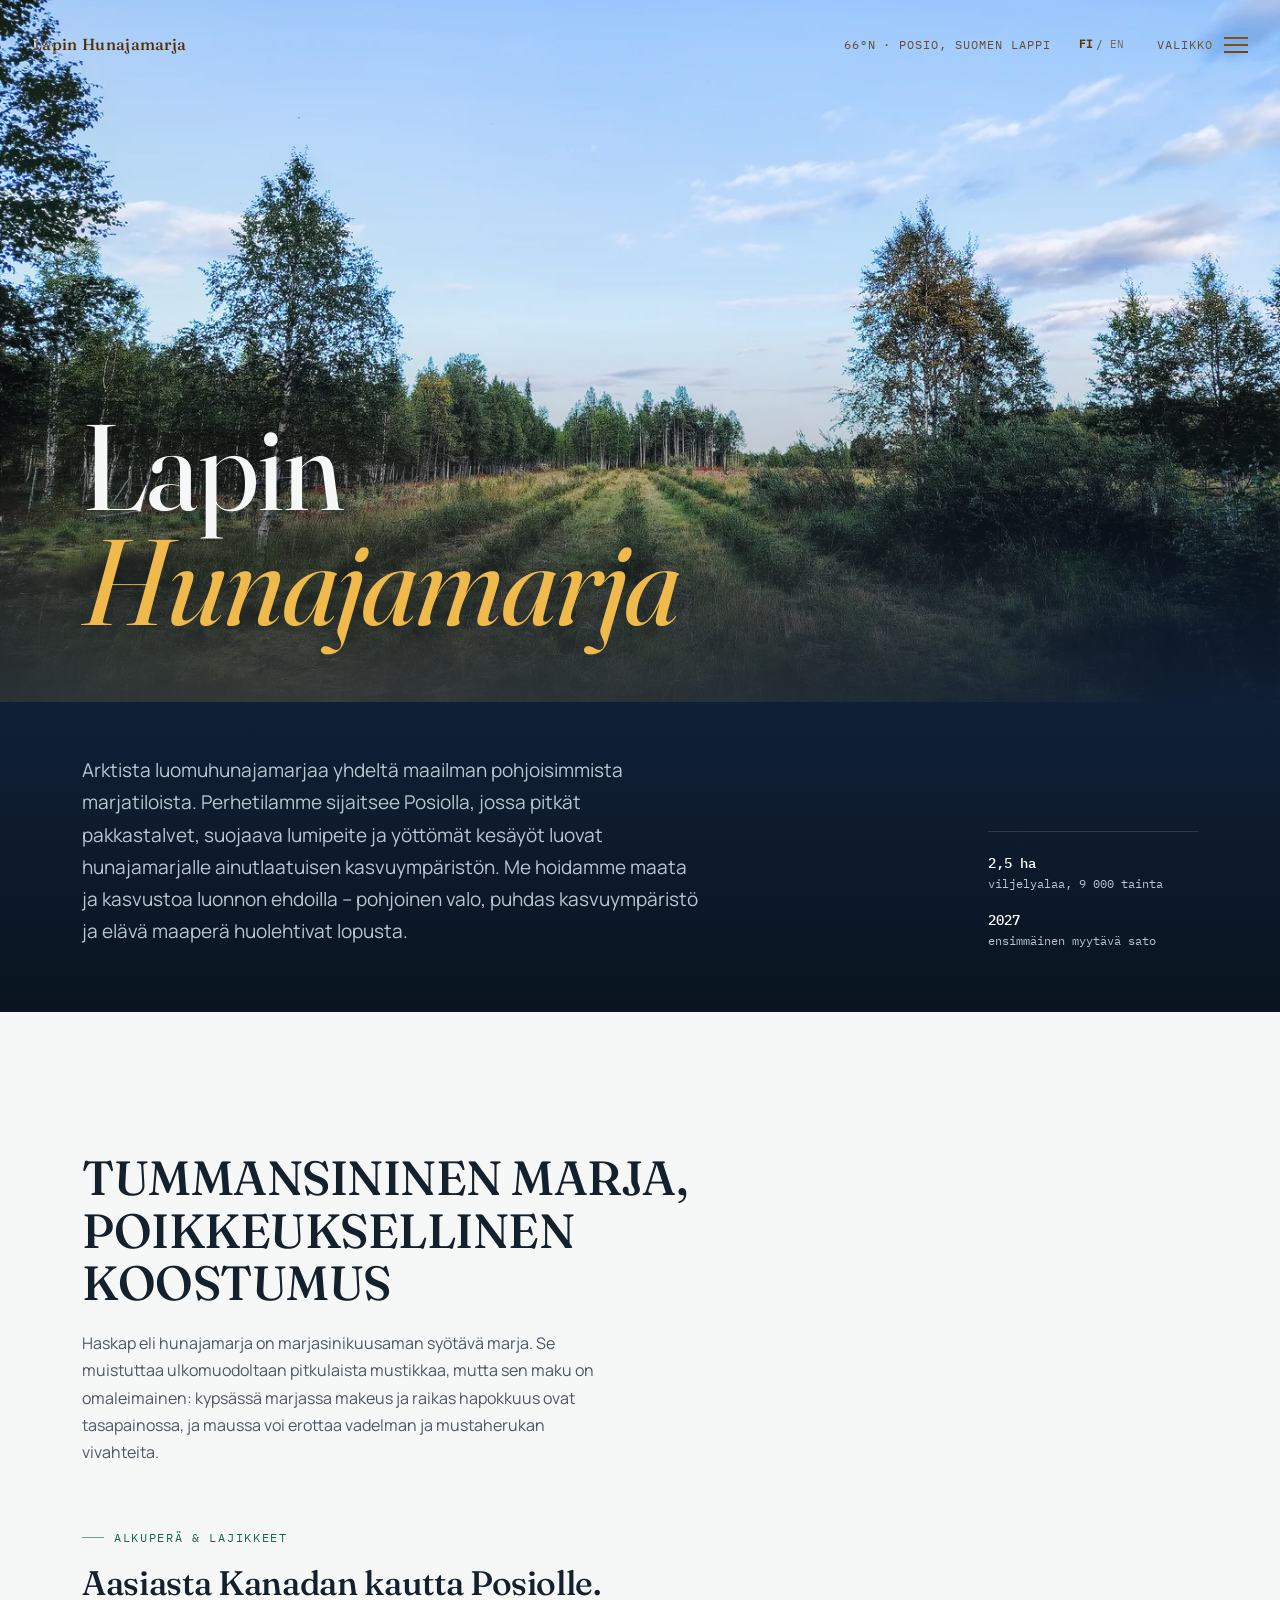
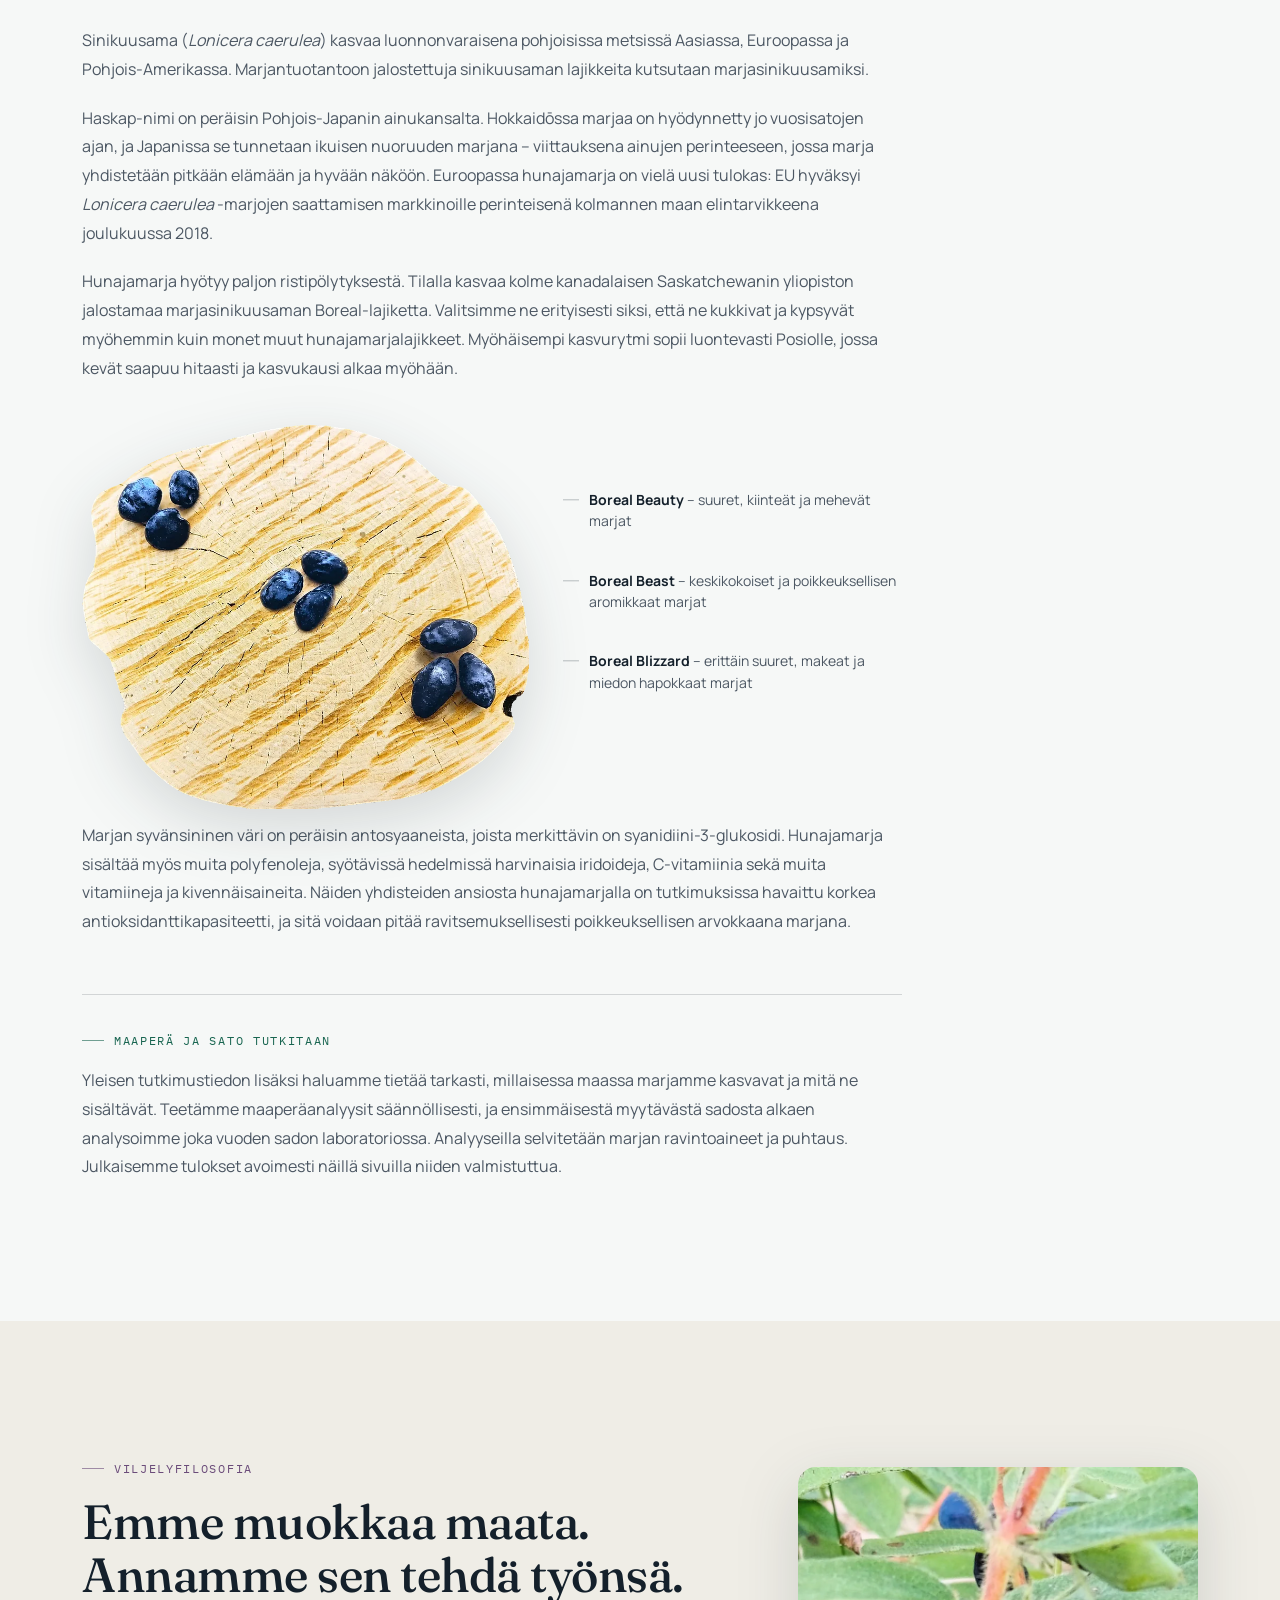
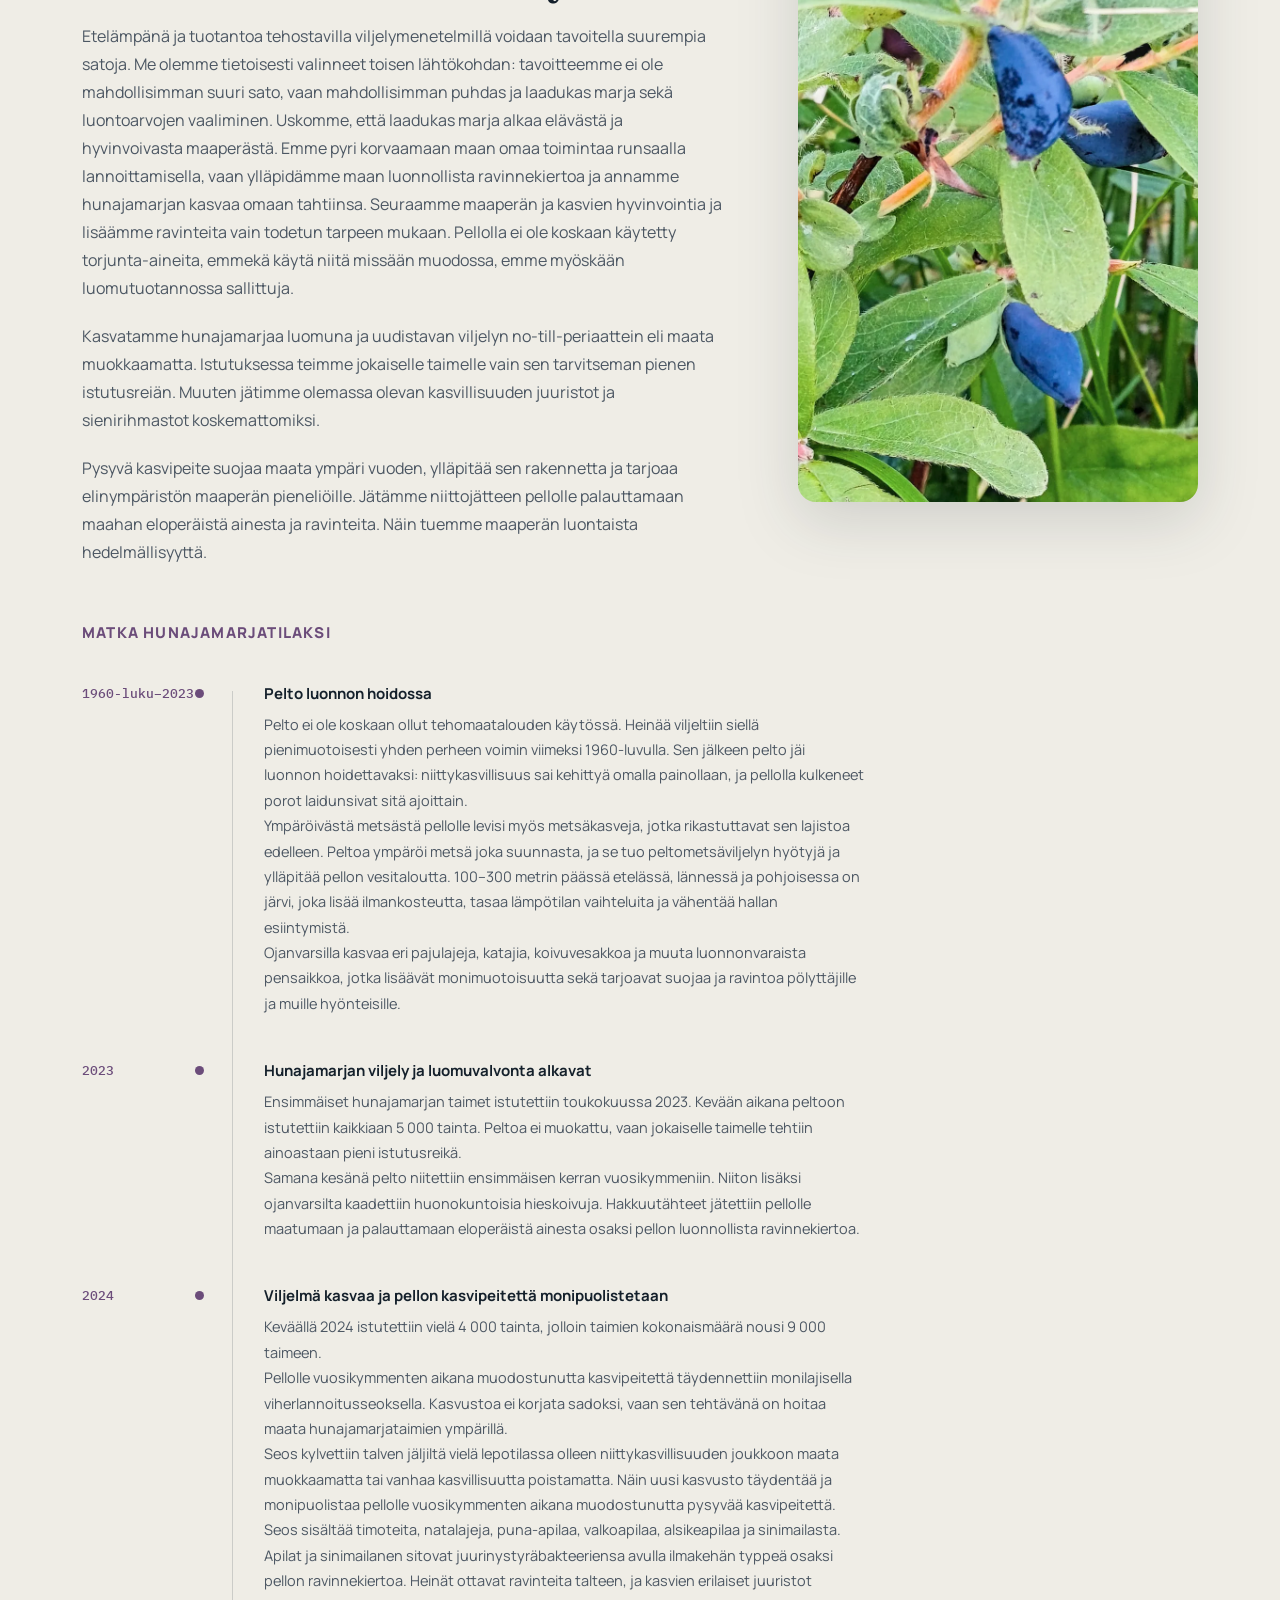
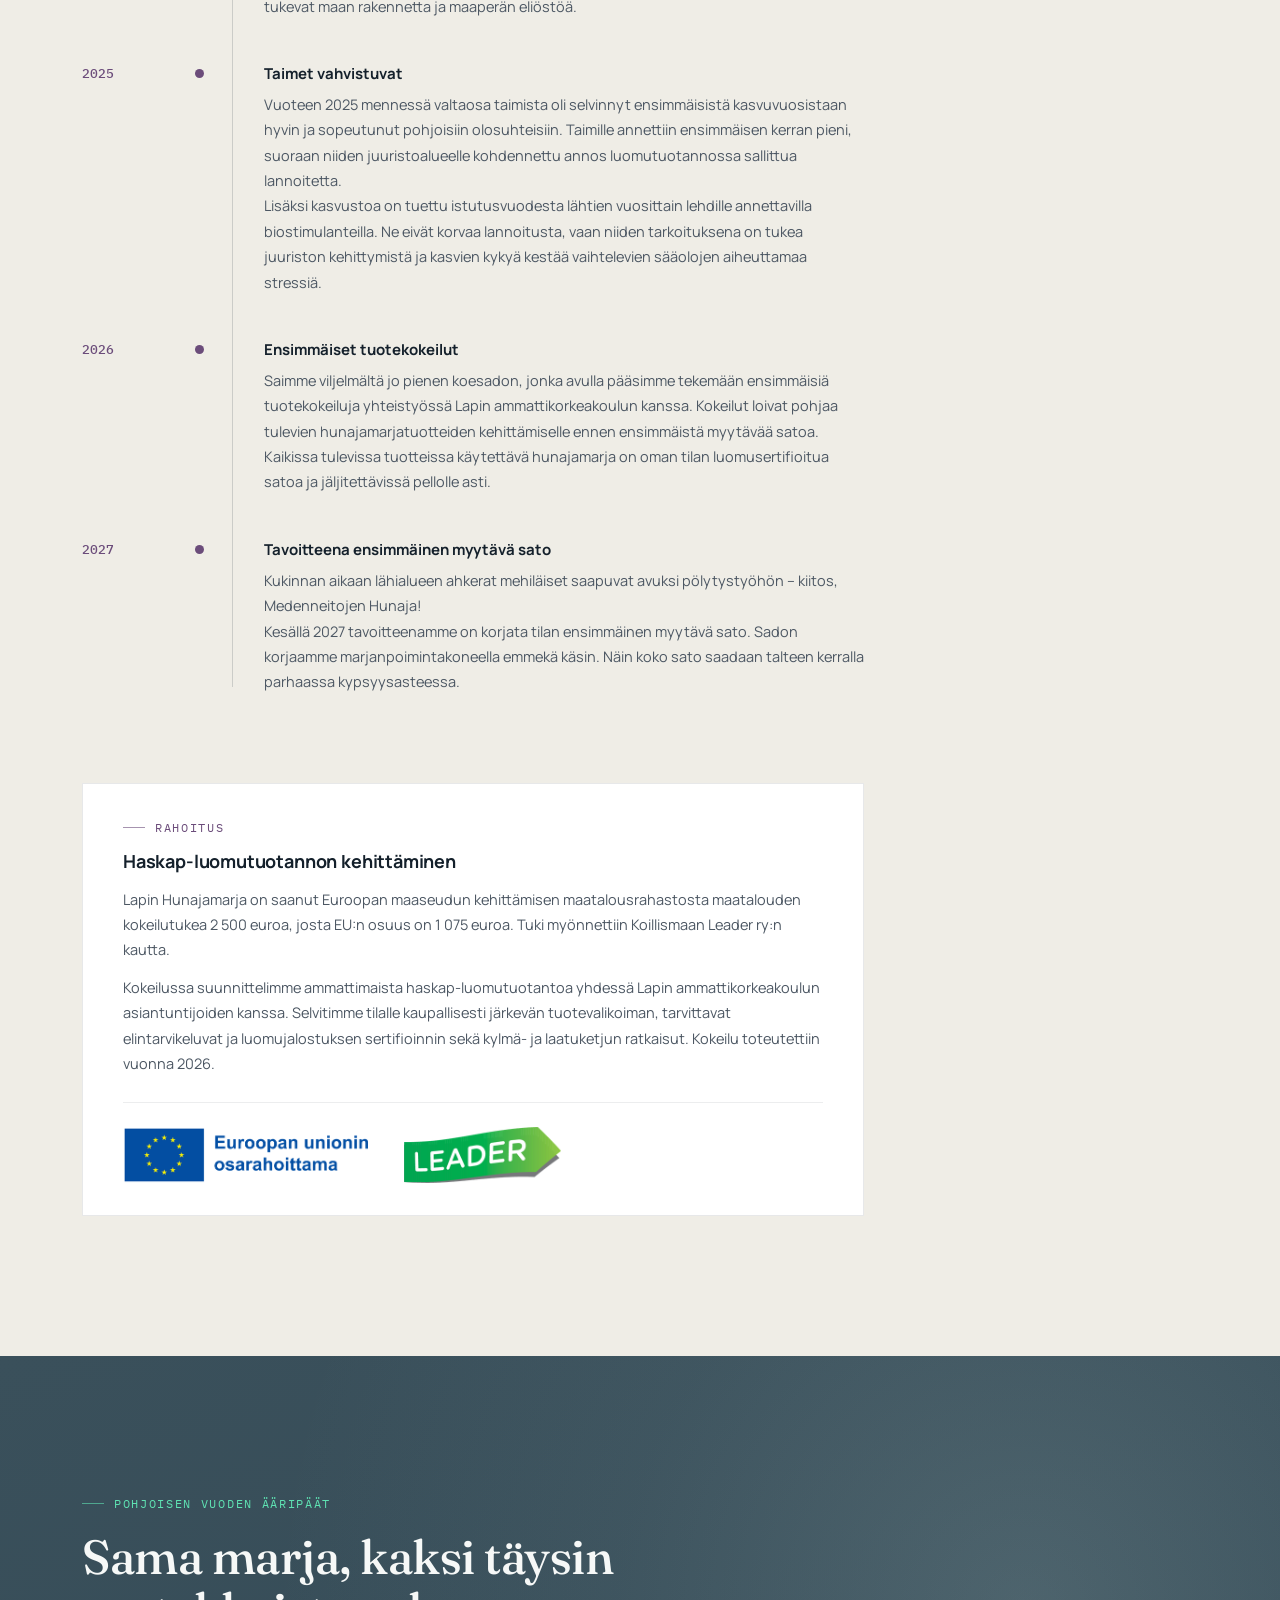
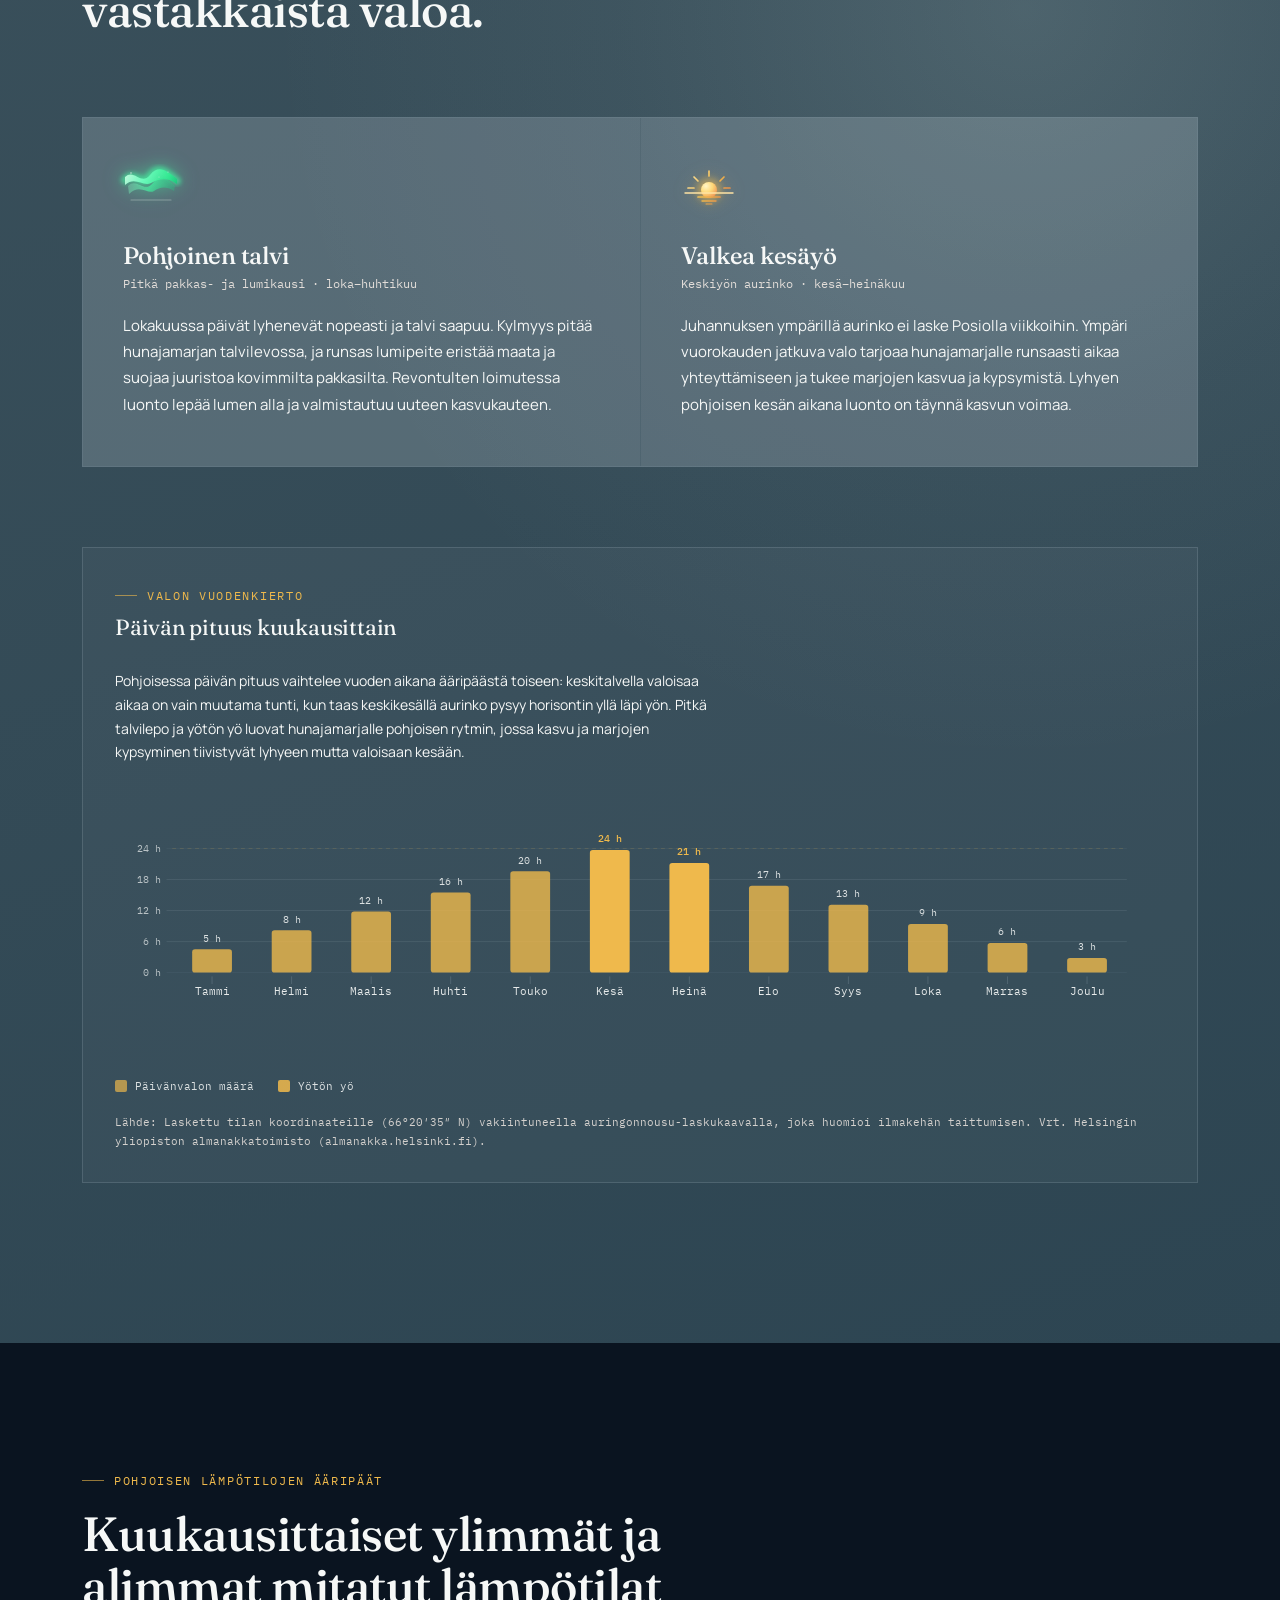
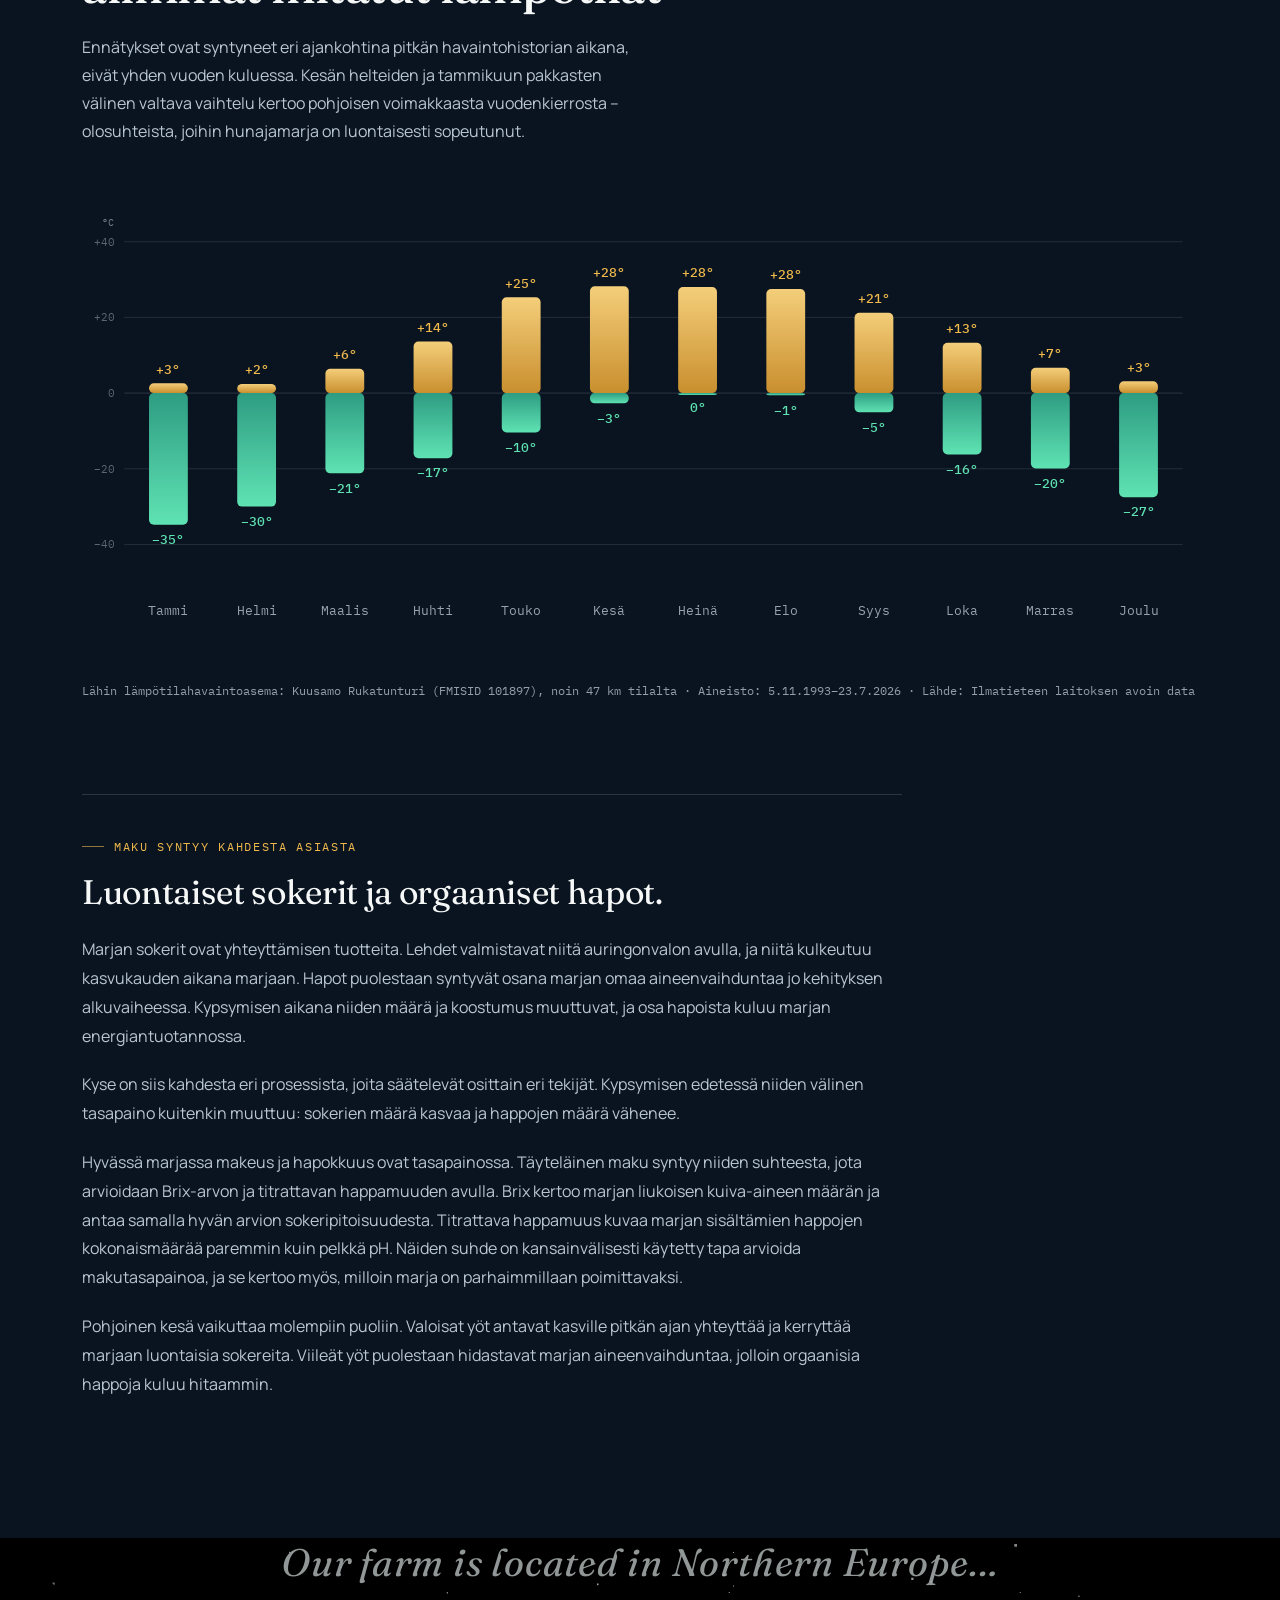
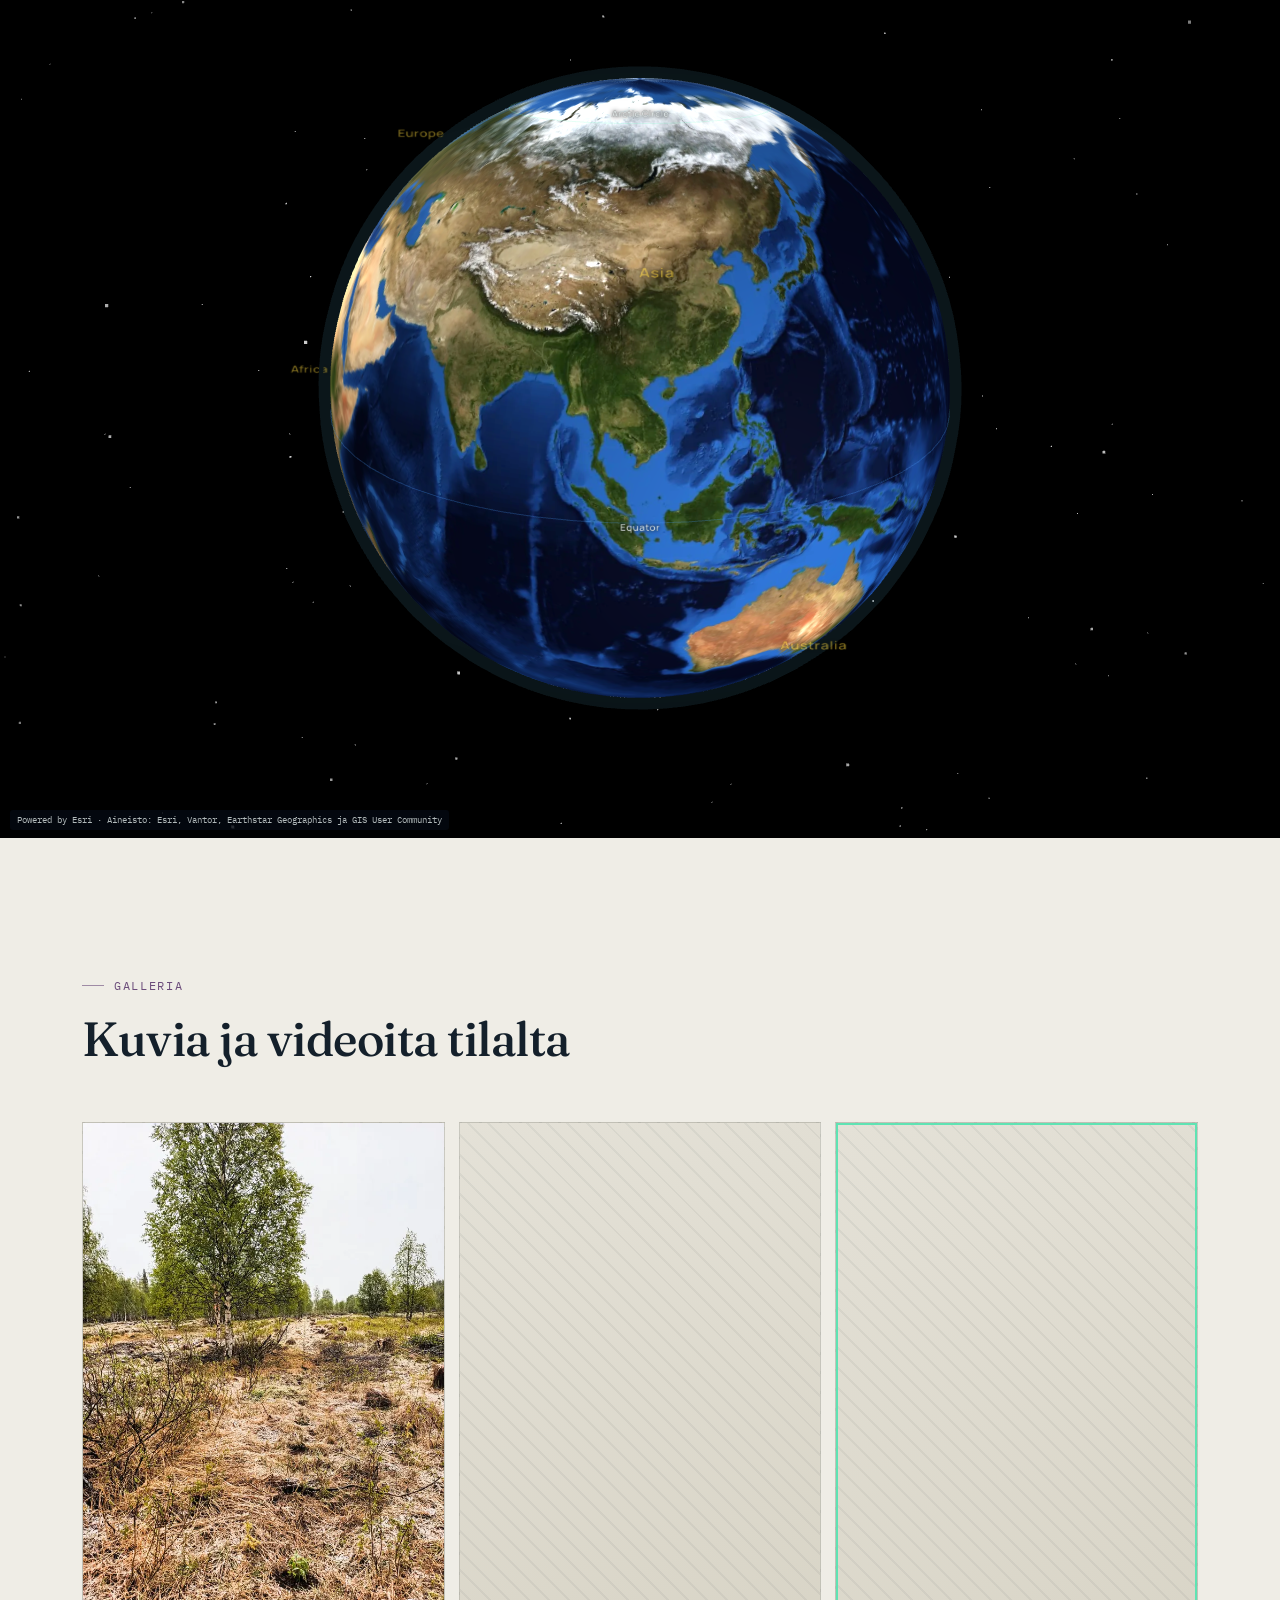
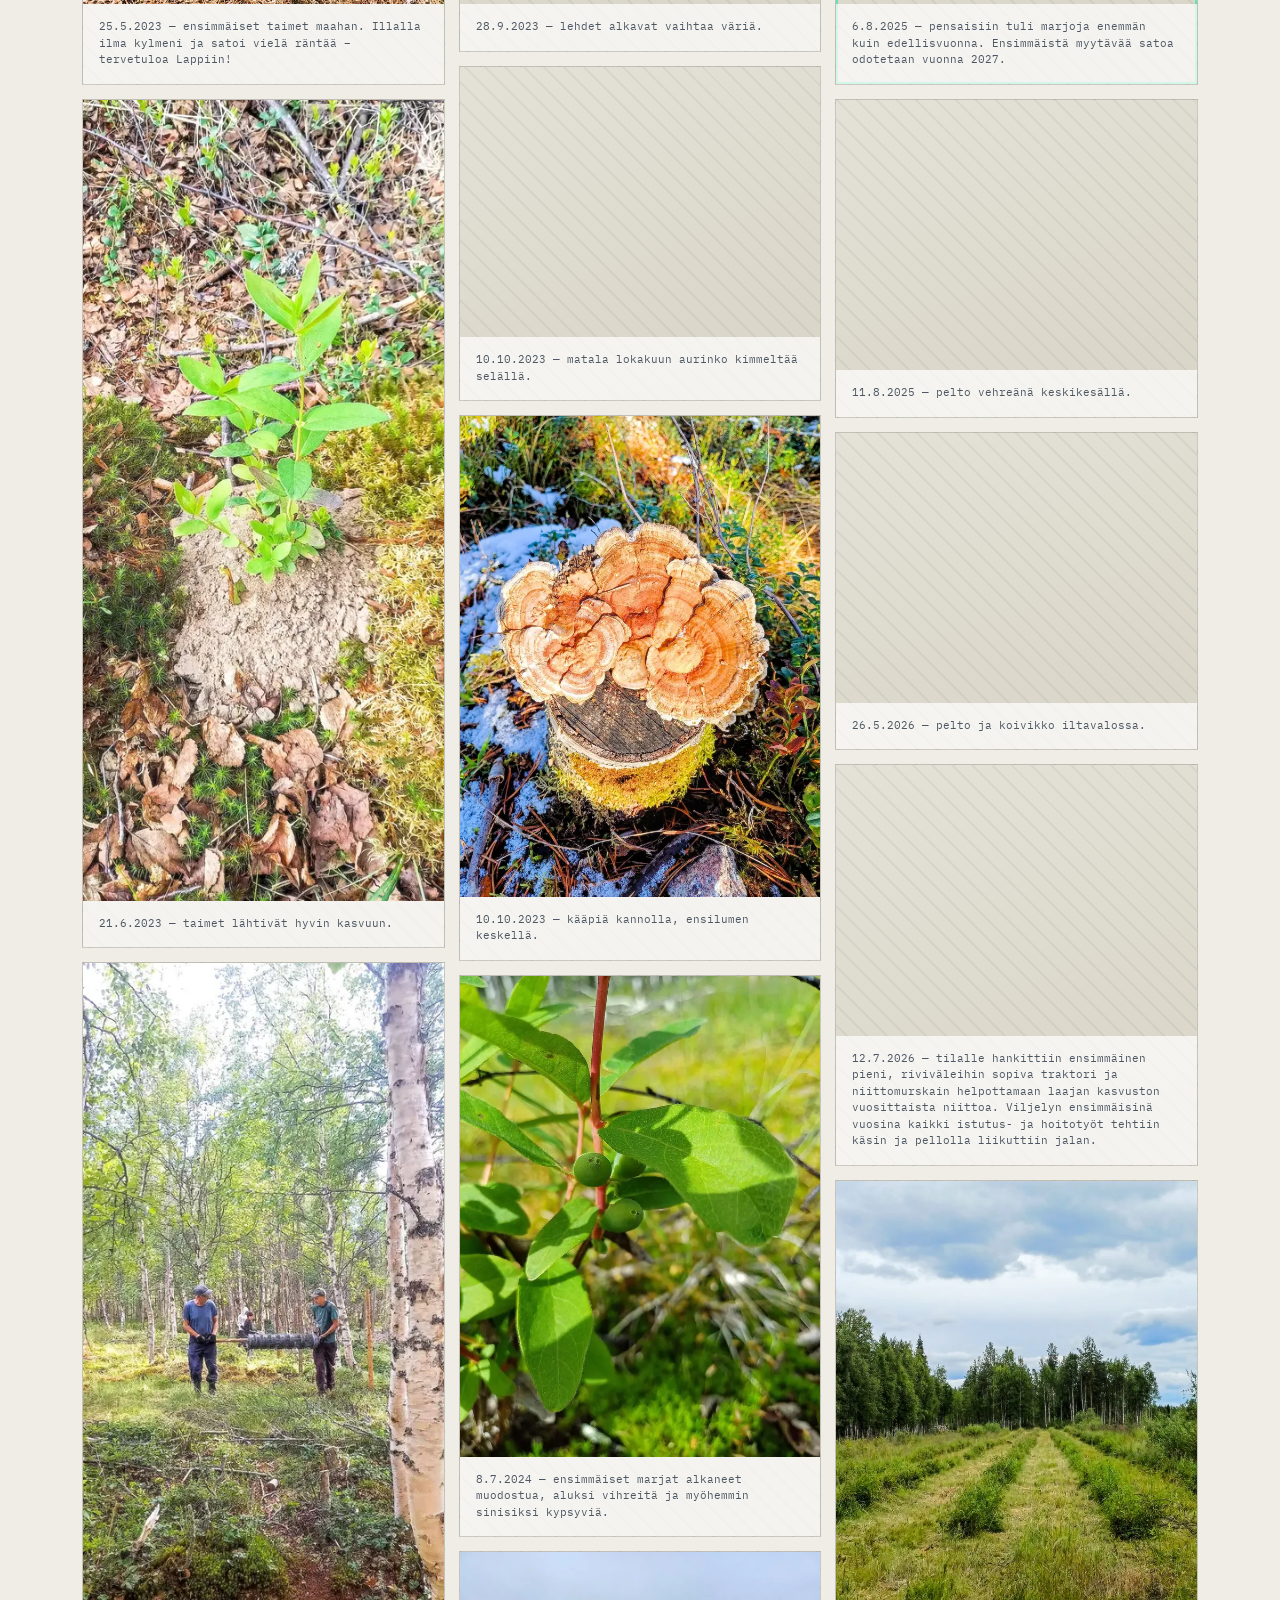
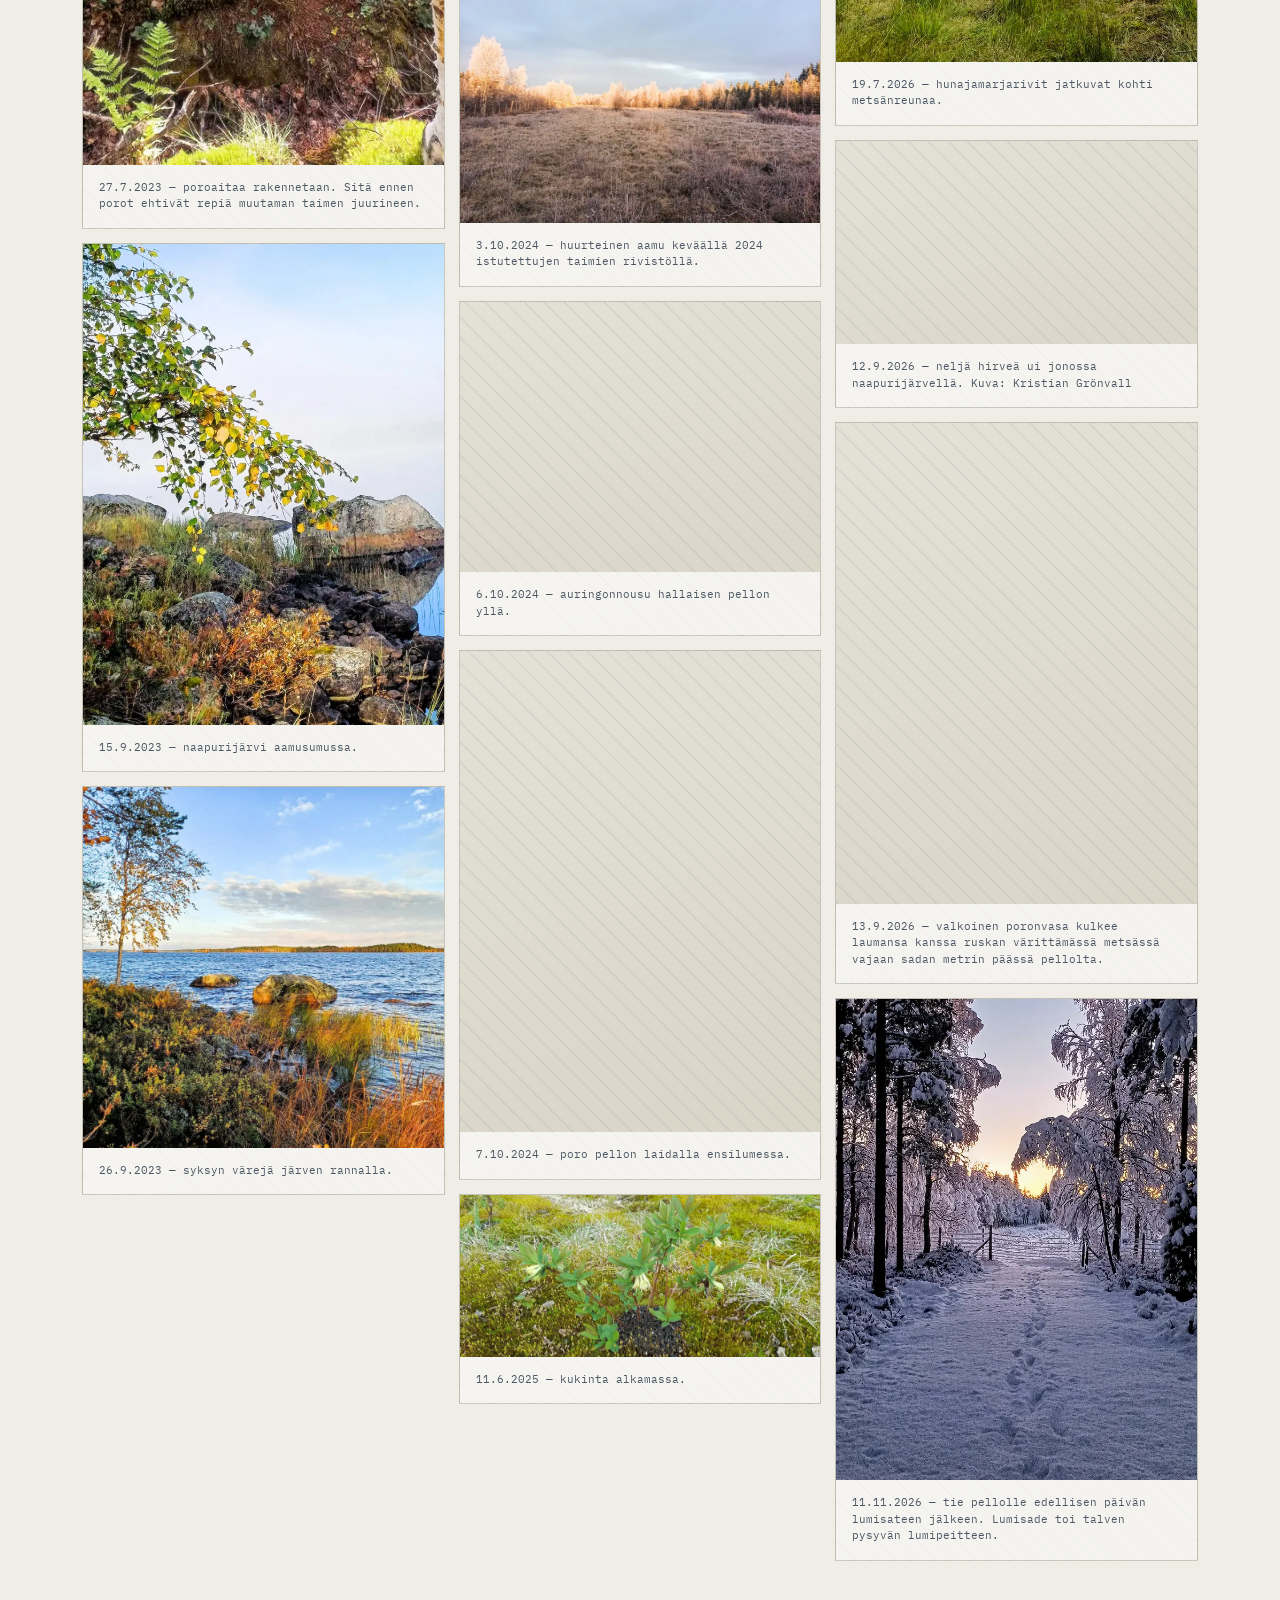
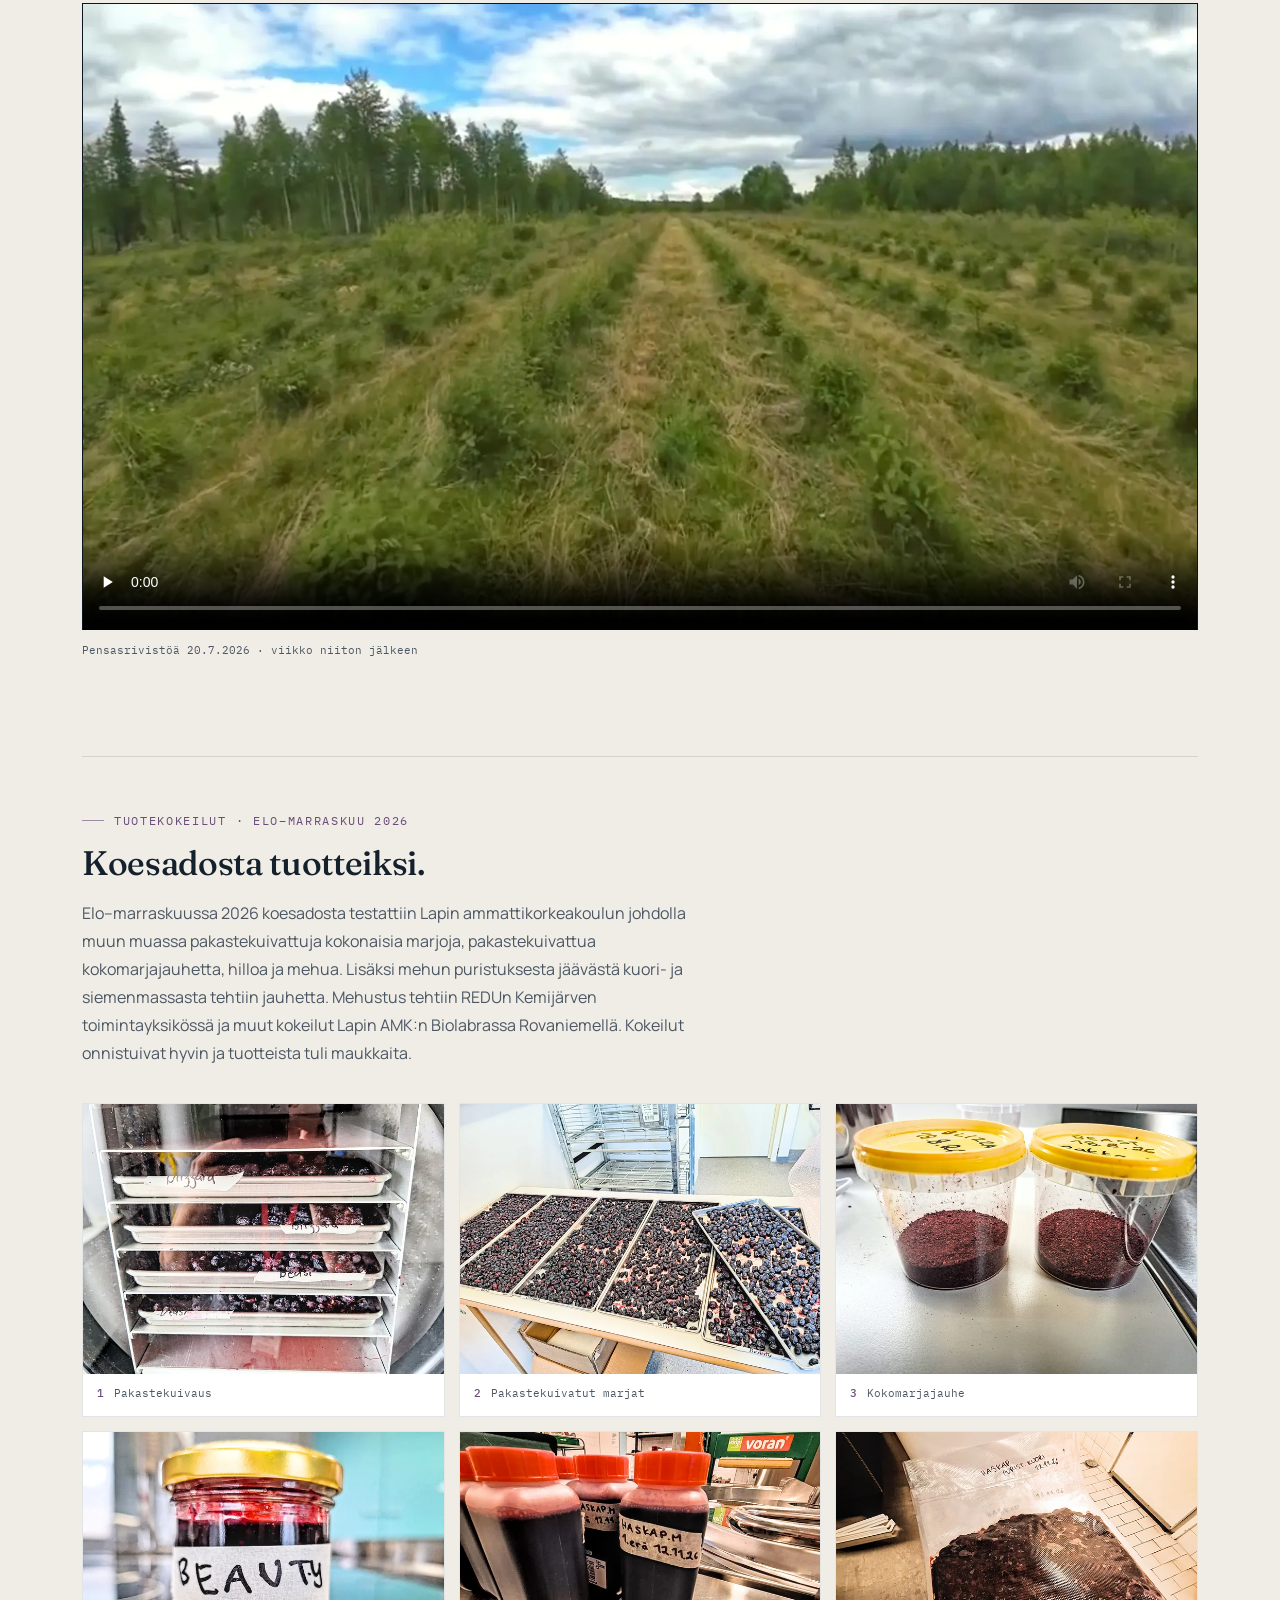
==== index.html @ 96c5849d "Add files via upload" ====
<!DOCTYPE html>
<html lang="fi">
<head>
<meta charset="UTF-8">
<meta name="viewport" content="width=device-width, initial-scale=1.0">
<title>Lapin Hunajamarja — Posio, Suomen Lappi</title>
<meta name="description" content="Yksi maailman pohjoisimmista luomuhunajamarjatiloista Posiolla, Suomen Lapissa. Pitkät pakkastalvet ja yötön kesä luovat marjalle ainutlaatuisen kasvupaikan.">
<link rel="canonical" href="https://lapinhunajamarja.fi/">
<link rel="alternate" hreflang="fi" href="https://lapinhunajamarja.fi/">
<link rel="alternate" hreflang="en" href="https://lapinhunajamarja.fi/en/">
<link rel="alternate" hreflang="x-default" href="https://lapinhunajamarja.fi/">
<link rel="icon" type="image/svg+xml" href="data:image/svg+xml,%3Csvg xmlns='http://www.w3.org/2000/svg' viewBox='0 0 64 64'%3E%3Crect width='64' height='64' rx='14' fill='%230A1420'/%3E%3Ccircle cx='26' cy='30' r='11' fill='%235FE3B3'/%3E%3Ccircle cx='40' cy='38' r='11' fill='%232E9C82'/%3E%3C/svg%3E">
<meta name="theme-color" content="#0A1420">
<meta property="og:type" content="website">
<meta property="og:site_name" content="Lapin Hunajamarja">
<meta property="og:title" content="Lapin Hunajamarja — Posio, Suomen Lappi">
<meta property="og:description" content="Lapin Hunajamarja on yksi maailman pohjoisimmista luomuhunajamarjatiloista, Posiolla Suomen Lapissa. Pitkät pakkastalvet ja yötön kesäyö luovat marjalle ainutlaatuisen kasvuympäristön.">
<meta property="og:url" content="https://lapinhunajamarja.fi/">
<meta property="og:locale" content="fi_FI">
<meta property="og:locale:alternate" content="en_GB">
<meta property="og:image" content="https://lapinhunajamarja.fi/assets/social/og-lapin-hunajamarja.jpg">
<meta property="og:image:type" content="image/jpeg">
<meta property="og:image:width" content="1200">
<meta property="og:image:height" content="630">
<meta property="og:image:alt" content="Hunajamarjapelto ja koivikkoa aamuvalossa Posiolla">
<meta name="twitter:card" content="summary_large_image">
<meta name="twitter:title" content="Lapin Hunajamarja — Posio, Suomen Lappi">
<meta name="twitter:description" content="Lapin Hunajamarja on yksi maailman pohjoisimmista luomuhunajamarjatiloista, Posiolla Suomen Lapissa.">
<meta name="twitter:image" content="https://lapinhunajamarja.fi/assets/social/og-lapin-hunajamarja.jpg">
<meta name="twitter:image:alt" content="Hunajamarjapelto ja koivikkoa aamuvalossa Posiolla">

<!-- Hero-kuva on sivun LCP-elementti: kerrotaan selaimelle heti, ei odoteta skriptia.
     sizes-arvo rajaa mobiilin pikselitiheyden jarkevaksi (kuva on tummennusgradientin alla). -->
<link rel="preload" as="image" fetchpriority="high"
      href="assets/hero/hero-800.webp"
      imagesrcset="assets/hero/hero-800.webp 800w, assets/hero/hero-1100.webp 1100w, assets/hero/hero-1400.webp 1400w, assets/hero/hero-1900.webp 1900w"
      imagesizes="(max-width:700px) 85vw, 100vw">

<script>document.documentElement.classList.add('js');</script>

<noscript><style>
  /* Karttapallo ja kaaviot piirretaan JavaScriptilla — ilman sita ne olisivat tyhjia laatikoita. */
  #map-section,#tempChart,#daylightTimeline{display:none;}
</style></noscript>
<link rel="apple-touch-icon" sizes="180x180" href="assets/icons/apple-touch-icon.png">
<link rel="manifest" href="site.webmanifest">
<link rel="preload" as="font" type="font/woff2" crossorigin href="assets/fonts/fraunces-latin-standard-normal.woff2">
<link rel="preload" as="font" type="font/woff2" crossorigin href="assets/fonts/manrope-latin-wght-normal.woff2">
<link rel="stylesheet" href="assets/site.css">
<script>
/* Kielikohtaiset arvot yhteiselle skriptille (assets/site.js). */
window.SITE = {
  base: '',
  globe: {
    name: 'Lapin Hunajamarja',
    loadError: 'Karttapalloa ei voitu ladata'
  },
  charts: {
    monthsLong:  ['Tammi','Helmi','Maalis','Huhti','Touko','Kesä','Heinä','Elo','Syys','Loka','Marras','Joulu']
  }
};
</script>
<script type="application/ld+json">
{
  "@context": "https://schema.org",
  "@graph": [
    {
      "@type": "WebSite",
      "@id": "https://lapinhunajamarja.fi/#website",
      "url": "https://lapinhunajamarja.fi/",
      "name": "Lapin Hunajamarja",
      "inLanguage": "fi-FI",
      "publisher": { "@id": "https://lapinhunajamarja.fi/#org" }
    },
    {
      "@type": ["Organization", "LocalBusiness"],
      "@id": "https://lapinhunajamarja.fi/#org",
      "name": "Lapin Hunajamarja",
      "alternateName": "Arctic Haskap",
      "description": "Luomuhunajamarjatila Posiolla Suomen Lapissa, yksi maailman pohjoisimmista. Ensimmäinen myytävä sato 2027.",
      "url": "https://lapinhunajamarja.fi/",
      "image": "https://lapinhunajamarja.fi/assets/social/og-lapin-hunajamarja.jpg",
      "email": "info@lapinhunajamarja.fi",
      "telephone": "+358449701025",
      "taxID": "1811598-1",
      "identifier": {
        "@type": "PropertyValue",
        "propertyID": "Y-tunnus",
        "value": "1811598-1"
      },
      "foundingDate": "2023",
      "address": {
        "@type": "PostalAddress",
        "addressLocality": "Posio",
        "addressRegion": "Lappi",
        "addressCountry": "FI"
      },
      "geo": {
        "@type": "GeoCoordinates",
        "latitude": 66.343097,
        "longitude": 28.195568
      },
      "knowsLanguage": ["fi", "en"]
    }
  ]
}
</script>
</head>
<body id="top">
<a class="skip-link" href="#main">Siirry sisältöön</a>

<nav id="story" aria-label="Päävalikko">
  <a class="brand" href="#top" aria-label="Lapin Hunajamarja – sivun alkuun">Lapin Hunajamarja</a>
  <div class="nav-meta">
    <span class="coords">66°N · POSIO, SUOMEN LAPPI</span>
    <div class="lang-switch" role="navigation" aria-label="Kielivalinta">
      <span aria-current="page">FI</span><span aria-hidden="true">/</span><a href="en/" lang="en" hreflang="en">EN</a>
    </div>
  </div>
  <button class="nav-toggle" id="nav-toggle" aria-label="Valikko" aria-expanded="false" aria-controls="mobile-menu">
    <span class="nav-toggle-label">Valikko</span>
    <span class="nav-toggle-icon"><span class="bar"></span><span class="bar"></span><span class="bar"></span></span>
  </button>
</nav>
<nav class="mobile-menu" id="mobile-menu" aria-label="Sivun osiot">
  <a href="#science">Hunajamarja</a>
  <a href="#practices">Viljely</a>
  <a href="#seasons">Kasvuolosuhteet</a>
  <a href="#map-section">Sijainti</a>
  <a href="#gallery">Galleria</a>
  <a href="#trailcam">Riistakamera</a>
  <a href="#contact">Yhteys</a>
  <span class="mobile-menu-coords">66°N · POSIO, SUOMEN LAPPI</span>
</nav>

<main id="main">
<!-- ================= HERO ================= -->
<header class="hero">
  <div class="hero-photo" id="heroPhoto" aria-hidden="true">
    <img class="hero-photo-main" alt="" width="800" height="600" decoding="async" fetchpriority="high"
         src="assets/hero/hero-800.webp" srcset="assets/hero/hero-800.webp 800w, assets/hero/hero-1100.webp 1100w, assets/hero/hero-1400.webp 1400w, assets/hero/hero-1900.webp 1900w" sizes="(max-width:700px) 85vw, 100vw">
  </div>
  <canvas id="stars"></canvas>
  <svg class="aurora-svg" viewBox="0 0 1200 700" preserveAspectRatio="none" aria-hidden="true">
    <defs>
      <linearGradient id="auroraG1" x1="0" y1="0" x2="0" y2="1">
        <stop offset="0%" stop-color="#8CFFB0" stop-opacity="0"/>
        <stop offset="30%" stop-color="#5CFF8E" stop-opacity="1"/>
        <stop offset="65%" stop-color="#22C97A" stop-opacity="0.7"/>
        <stop offset="100%" stop-color="#22C97A" stop-opacity="0"/>
      </linearGradient>
      <linearGradient id="auroraG2" x1="0" y1="0" x2="0" y2="1">
        <stop offset="0%" stop-color="#D6FF8C" stop-opacity="0"/>
        <stop offset="30%" stop-color="#7CFFA8" stop-opacity="0.95"/>
        <stop offset="100%" stop-color="#2E9C6B" stop-opacity="0"/>
      </linearGradient>
      <linearGradient id="auroraG3" x1="0" y1="0" x2="0" y2="1">
        <stop offset="0%" stop-color="#B285D6" stop-opacity="0"/>
        <stop offset="45%" stop-color="#6FE39E" stop-opacity="0.55"/>
        <stop offset="100%" stop-color="#6B4C7A" stop-opacity="0"/>
      </linearGradient>
      <filter id="auroraBlur" x="-60%" y="-60%" width="220%" height="220%">
        <feGaussianBlur stdDeviation="11"/>
      </filter>
    </defs>
    <g filter="url(#auroraBlur)">
      <path class="ribbon r1" fill="url(#auroraG1)" d="M -100,300 C 80,160 260,360 460,220 S 760,100 960,230 1100,300 1300,240 L 1300,-50 L -100,-50 Z"/>
      <path class="ribbon r2" fill="url(#auroraG2)" d="M -100,400 C 120,250 340,430 540,270 S 820,170 1000,290 1150,350 1300,300 L 1300,-50 L -100,-50 Z"/>
      <path class="ribbon r3" fill="url(#auroraG3)" d="M -100,470 C 160,350 380,490 600,350 S 900,260 1100,370 1200,420 1300,380 L 1300,-50 L -100,-50 Z"/>
    </g>
  </svg>
  <div class="hero-content">
    <h1>Lapin<br><em>Hunajamarja</em></h1>
  </div>
</header>

<section class="hero-intro">
  <div class="wrap">
    <p class="hero-sub">Arktista luomuhunajamarjaa yhdeltä maailman pohjoisimmista marjatiloista. Perhetilamme sijaitsee Posiolla, jossa pitkät pakkastalvet, suojaava lumipeite ja yöttömät kesäyöt luovat hunajamarjalle ainutlaatuisen kasvuympäristön. Me hoidamme maata ja kasvustoa luonnon ehdoilla – pohjoinen valo, puhdas kasvuympäristö ja elävä maaperä huolehtivat lopusta.</p>
    <div class="hero-meta">
      <div><strong>2,5 ha</strong>viljelyalaa, 9 000 tainta</div>
      <div><strong>2027</strong>ensimmäinen myytävä sato</div>
    </div>
  </div>
</section>

<!-- ================= SCIENCE ================= -->
<section class="science" id="science">
  <div class="wrap">
    <div class="science-head reveal">
      <h2>TUMMANSININEN MARJA, POIKKEUKSELLINEN KOOSTUMUS</h2>
      <p>Haskap eli hunajamarja on marjasinikuusaman syötävä marja. Se muistuttaa ulkomuodoltaan pitkulaista mustikkaa, mutta sen maku on omaleimainen: kypsässä marjassa makeus ja raikas hapokkuus ovat tasapainossa, ja maussa voi erottaa vadelman ja mustaherukan vivahteita.</p>
    </div>

    <div class="science-copy reveal">
      <div class="eyebrow">ALKUPERÄ &amp; LAJIKKEET</div>
      <h3>Aasiasta Kanadan kautta Posiolle.</h3>
      <p>Sinikuusama (<em>Lonicera caerulea</em>) kasvaa luonnonvaraisena pohjoisissa metsissä Aasiassa, Euroopassa ja Pohjois-Amerikassa. Marjantuotantoon jalostettuja sinikuusaman lajikkeita kutsutaan marjasinikuusamiksi.</p>
      <p>Haskap-nimi on peräisin Pohjois-Japanin ainukansalta. Hokkaidōssa marjaa on hyödynnetty jo vuosisatojen ajan, ja Japanissa se tunnetaan ikuisen nuoruuden marjana – viittauksena ainujen perinteeseen, jossa marja yhdistetään pitkään elämään ja hyvään näköön. Euroopassa hunajamarja on vielä uusi tulokas: EU hyväksyi <em>Lonicera caerulea</em> -marjojen saattamisen markkinoille perinteisenä kolmannen maan elintarvikkeena joulukuussa 2018.</p>
      <p>Hunajamarja hyötyy paljon ristipölytyksestä. Tilalla kasvaa kolme kanadalaisen Saskatchewanin yliopiston jalostamaa marjasinikuusaman Boreal-lajiketta. Valitsimme ne erityisesti siksi, että ne kukkivat ja kypsyvät myöhemmin kuin monet muut hunajamarjalajikkeet. Myöhäisempi kasvurytmi sopii luontevasti Posiolle, jossa kevät saapuu hitaasti ja kasvukausi alkaa myöhään.</p>
      <div class="varieties reveal">
        <div class="varieties-photo">
          <img decoding="async" loading="lazy" src="assets/science/lajikkeet-koivupedilla.webp" srcset="assets/science/lajikkeet-koivupedilla-mobile.webp 850w, assets/science/lajikkeet-koivupedilla.webp 1400w" sizes="(max-width: 900px) 92vw, 470px" alt="Kolmen Boreal-lajikkeen marjat koivupedillä: Boreal Beauty vasemmalla ylhäällä, Boreal Beast keskellä ja Boreal Blizzard oikealla alhaalla" width="1400" height="1202">
        </div>
        <ul class="science-varieties">
          <li><strong>Boreal Beauty</strong> – suuret, kiinteät ja mehevät marjat</li>
          <li><strong>Boreal Beast</strong> – keskikokoiset ja poikkeuksellisen aromikkaat marjat</li>
          <li><strong>Boreal Blizzard</strong> – erittäin suuret, makeat ja miedon hapokkaat marjat</li>
        </ul>
      </div>
      <p>Marjan syvänsininen väri on peräisin antosyaaneista, joista merkittävin on syanidiini-3-glukosidi. Hunajamarja sisältää myös muita polyfenoleja, syötävissä hedelmissä harvinaisia iridoideja, C-vitamiinia sekä muita vitamiineja ja kivennäisaineita. Näiden yhdisteiden ansiosta hunajamarjalla on tutkimuksissa havaittu korkea antioksidanttikapasiteetti, ja sitä voidaan pitää ravitsemuksellisesti poikkeuksellisen arvokkaana marjana.</p>

      <div class="own-harvest">
        <div class="eyebrow">MAAPERÄ JA SATO TUTKITAAN</div>
        <p>Yleisen tutkimustiedon lisäksi haluamme tietää tarkasti, millaisessa maassa marjamme kasvavat ja mitä ne sisältävät. Teetämme maaperäanalyysit säännöllisesti, ja ensimmäisestä myytävästä sadosta alkaen analysoimme joka vuoden sadon laboratoriossa. Analyyseilla selvitetään marjan ravintoaineet ja puhtaus. Julkaisemme tulokset avoimesti näillä sivuilla niiden valmistuttua.</p>
      </div>
    </div>
  </div>
</section>

<!-- ================= PRACTICES / TIMELINE ================= -->
<section class="practices" id="practices">
  <div class="wrap">
    <div class="practices-intro">
      <div class="practices-head reveal">
        <div class="eyebrow">VILJELYFILOSOFIA</div>
        <h2>Emme muokkaa maata. Annamme sen tehdä työnsä.</h2>
        <p>Etelämpänä ja tuotantoa tehostavilla viljelymenetelmillä voidaan tavoitella suurempia satoja. Me olemme tietoisesti valinneet toisen lähtökohdan: tavoitteemme ei ole mahdollisimman suuri sato, vaan mahdollisimman puhdas ja laadukas marja sekä luontoarvojen vaaliminen. Uskomme, että laadukas marja alkaa elävästä ja hyvinvoivasta maaperästä. Emme pyri korvaamaan maan omaa toimintaa runsaalla lannoittamisella, vaan ylläpidämme maan luonnollista ravinnekiertoa ja annamme hunajamarjan kasvaa omaan tahtiinsa. Seuraamme maaperän ja kasvien hyvinvointia ja lisäämme ravinteita vain todetun tarpeen mukaan. Pellolla ei ole koskaan käytetty torjunta-aineita, emmekä käytä niitä missään muodossa, emme myöskään luomutuotannossa sallittuja.</p>
        <p>Kasvatamme hunajamarjaa luomuna ja uudistavan viljelyn no-till-periaattein eli maata muokkaamatta. Istutuksessa teimme jokaiselle taimelle vain sen tarvitseman pienen istutusreiän. Muuten jätimme olemassa olevan kasvillisuuden juuristot ja sienirihmastot koskemattomiksi.</p>
        <p>Pysyvä kasvipeite suojaa maata ympäri vuoden, ylläpitää sen rakennetta ja tarjoaa elinympäristön maaperän pieneliöille. Jätämme niittojätteen pellolle palauttamaan maahan eloperäistä ainesta ja ravinteita. Näin tuemme maaperän luontaista hedelmällisyyttä.</p>
      </div>
      <div class="practices-photo reveal">
        <img decoding="async" loading="lazy" src="assets/practices/hunajamarjat-pensaassa-19-7-2026.webp" srcset="assets/practices/hunajamarjat-pensaassa-19-7-2026-mobile.webp 850w, assets/practices/hunajamarjat-pensaassa-19-7-2026.webp 961w" sizes="(max-width: 900px) 92vw, 400px" alt="Kypsiä hunajamarjoja pensaassa 19.7.2026; oksien välissä kasvaa heinää, koska peltoa ei muokata" width="961" height="1526">
      </div>
      <h3 class="timeline-title reveal">MATKA HUNAJAMARJATILAKSI</h3>
    </div>

    <div class="timeline">
      <div class="timeline-line"></div>
      <div class="t-item reveal">
        <div class="t-year">1960-luku–2023</div>
        <div class="t-body">
          <h4>Pelto luonnon hoidossa</h4>
          <p>Pelto ei ole koskaan ollut tehomaatalouden käytössä. Heinää viljeltiin siellä pienimuotoisesti yhden perheen voimin viimeksi 1960-luvulla. Sen jälkeen pelto jäi luonnon hoidettavaksi: niittykasvillisuus sai kehittyä omalla painollaan, ja pellolla kulkeneet porot laidunsivat sitä ajoittain.</p>
          <p>Ympäröivästä metsästä pellolle levisi myös metsäkasveja, jotka rikastuttavat sen lajistoa edelleen. Peltoa ympäröi metsä joka suunnasta, ja se tuo peltometsäviljelyn hyötyjä ja ylläpitää pellon vesitaloutta. 100–300 metrin päässä etelässä, lännessä ja pohjoisessa on järvi, joka lisää ilmankosteutta, tasaa lämpötilan vaihteluita ja vähentää hallan esiintymistä.</p>
          <p>Ojanvarsilla kasvaa eri pajulajeja, katajia, koivuvesakkoa ja muuta luonnonvaraista pensaikkoa, jotka lisäävät monimuotoisuutta sekä tarjoavat suojaa ja ravintoa pölyttäjille ja muille hyönteisille.</p>
        </div>
      </div>
      <div class="t-item reveal">
        <div class="t-year">2023</div>
        <div class="t-body">
          <h4>Hunajamarjan viljely ja luomuvalvonta alkavat</h4>
          <p>Ensimmäiset hunajamarjan taimet istutettiin toukokuussa 2023. Kevään aikana peltoon istutettiin kaikkiaan 5 000 tainta. Peltoa ei muokattu, vaan jokaiselle taimelle tehtiin ainoastaan pieni istutusreikä.</p>
          <p>Samana kesänä pelto niitettiin ensimmäisen kerran vuosikymmeniin. Niiton lisäksi ojanvarsilta kaadettiin huonokuntoisia hieskoivuja. Hakkuutähteet jätettiin pellolle maatumaan ja palauttamaan eloperäistä ainesta osaksi pellon luonnollista ravinnekiertoa.</p>
        </div>
      </div>
      <div class="t-item reveal">
        <div class="t-year">2024</div>
        <div class="t-body">
          <h4>Viljelmä kasvaa ja pellon kasvipeitettä monipuolistetaan</h4>
          <p>Keväällä 2024 istutettiin vielä 4 000 tainta, jolloin taimien kokonaismäärä nousi 9 000 taimeen.</p>
          <p>Pellolle vuosikymmenten aikana muodostunutta kasvipeitettä täydennettiin monilajisella viherlannoitusseoksella. Kasvustoa ei korjata sadoksi, vaan sen tehtävänä on hoitaa maata hunajamarjataimien ympärillä.</p>
          <p>Seos kylvettiin talven jäljiltä vielä lepotilassa olleen niittykasvillisuuden joukkoon maata muokkaamatta tai vanhaa kasvillisuutta poistamatta. Näin uusi kasvusto täydentää ja monipuolistaa pellolle vuosikymmenten aikana muodostunutta pysyvää kasvipeitettä.</p>
          <p>Seos sisältää timoteita, natalajeja, puna-apilaa, valkoapilaa, alsikeapilaa ja sinimailasta. Apilat ja sinimailanen sitovat juurinystyräbakteeriensa avulla ilmakehän typpeä osaksi pellon ravinnekiertoa. Heinät ottavat ravinteita talteen, ja kasvien erilaiset juuristot tukevat maan rakennetta ja maaperän eliöstöä.</p>
        </div>
      </div>
      <div class="t-item reveal">
        <div class="t-year">2025</div>
        <div class="t-body">
          <h4>Taimet vahvistuvat</h4>
          <p>Vuoteen 2025 mennessä valtaosa taimista oli selvinnyt ensimmäisistä kasvuvuosistaan hyvin ja sopeutunut pohjoisiin olosuhteisiin. Taimille annettiin ensimmäisen kerran pieni, suoraan niiden juuristoalueelle kohdennettu annos luomutuotannossa sallittua lannoitetta.</p>
          <p>Lisäksi kasvustoa on tuettu istutusvuodesta lähtien vuosittain lehdille annettavilla biostimulanteilla. Ne eivät korvaa lannoitusta, vaan niiden tarkoituksena on tukea juuriston kehittymistä ja kasvien kykyä kestää vaihtelevien sääolojen aiheuttamaa stressiä.</p>
        </div>
      </div>
      <div class="t-item reveal">
        <div class="t-year">2026</div>
        <div class="t-body">
          <h4>Ensimmäiset tuotekokeilut</h4>
          <p>Saimme viljelmältä jo pienen koesadon, jonka avulla pääsimme tekemään ensimmäisiä tuotekokeiluja yhteistyössä Lapin ammattikorkeakoulun kanssa. Kokeilut loivat pohjaa tulevien hunajamarjatuotteiden kehittämiselle ennen ensimmäistä myytävää satoa.</p>
          <p>Kaikissa tulevissa tuotteissa käytettävä hunajamarja on oman tilan luomusertifioitua satoa ja jäljitettävissä pellolle asti.</p>
        </div>
      </div>
      <div class="t-item reveal">
        <div class="t-year">2027</div>
        <div class="t-body">
          <h4>Tavoitteena ensimmäinen myytävä sato</h4>
          <p>Kukinnan aikaan lähialueen ahkerat mehiläiset saapuvat avuksi pölytystyöhön – kiitos, Medenneitojen Hunaja!</p>
          <p>Kesällä 2027 tavoitteenamme on korjata tilan ensimmäinen myytävä sato. Sadon korjaamme marjanpoimintakoneella emmekä käsin. Näin koko sato saadaan talteen kerralla parhaassa kypsyysasteessa.</p>
        </div>
      </div>
    </div>

    <aside class="funding reveal" aria-labelledby="funding-title">
      <div class="eyebrow">RAHOITUS</div>
      <h3 id="funding-title">Haskap-luomutuotannon kehittäminen</h3>
      <p>Lapin Hunajamarja on saanut Euroopan maaseudun kehittämisen maatalousrahastosta maatalouden kokeilutukea 2&nbsp;500&nbsp;euroa, josta EU:n osuus on 1&nbsp;075&nbsp;euroa. Tuki myönnettiin Koillismaan Leader ry:n kautta.</p>
      <p>Kokeilussa suunnittelimme ammattimaista haskap-luomutuotantoa yhdessä Lapin ammattikorkeakoulun asiantuntijoiden kanssa. Selvitimme tilalle kaupallisesti järkevän tuotevalikoiman, tarvittavat elintarvikeluvat ja luomujalostuksen sertifioinnin sekä kylmä- ja laatuketjun ratkaisut. Kokeilu toteutettiin vuonna 2026.</p>
      <div class="funding-logos">
        <img decoding="async" loading="lazy" src="assets/eu-osarahoittama.png" alt="Euroopan unionin osarahoittama" width="525" height="120">
        <img decoding="async" loading="lazy" src="assets/leader.png" alt="Leader" width="336" height="120">
      </div>
    </aside>
  </div>
</section>

<!-- ================= SEASONS ================= -->
<section class="seasons" id="seasons">
  <div class="seasons-bg" id="seasonsBg"></div>
  <div class="wrap">
    <div class="seasons-head reveal">
      <div class="eyebrow">POHJOISEN VUODEN ÄÄRIPÄÄT</div>
      <h2>Sama marja, kaksi täysin vastakkaista valoa.</h2>
    </div>

    <div class="season-grid">
      <div class="season-card reveal">
        <svg class="season-icon aurora-icon" viewBox="0 0 56 38" fill="none" aria-hidden="true">
          <defs>
            <linearGradient id="auroraIconGradient" x1="2" y1="3" x2="54" y2="30" gradientUnits="userSpaceOnUse">
              <stop offset="0" stop-color="#D2FFE7"/>
              <stop offset=".34" stop-color="#70FFC0"/>
              <stop offset=".7" stop-color="#32EC92"/>
              <stop offset="1" stop-color="#0FAF70"/>
            </linearGradient>
            <linearGradient id="auroraIconGradientTwo" x1="5" y1="7" x2="50" y2="31" gradientUnits="userSpaceOnUse">
              <stop offset="0" stop-color="#A3FFD4" stop-opacity=".26"/>
              <stop offset=".5" stop-color="#45F2A1" stop-opacity=".92"/>
              <stop offset="1" stop-color="#19C57D" stop-opacity=".3"/>
            </linearGradient>
            <filter id="auroraIconBlur" x="-30%" y="-50%" width="160%" height="200%">
              <feGaussianBlur stdDeviation="2.3"/>
            </filter>
          </defs>
          <path class="aurora-glow" d="M2 12C11 1 18 20 27 8S44 5 54 13" stroke="#42FFA4" stroke-width="8" stroke-linecap="round" opacity=".56" filter="url(#auroraIconBlur)"/>
          <path class="aurora-sheet-one" d="M2 9C11 0 18 18 27 7S44 3 54 11L54 16C44 9 36 11 28 15S12 8 2 17Z" fill="url(#auroraIconGradient)" opacity=".9"/>
          <path class="aurora-sheet-two" d="M5 18C14 9 21 26 30 15S45 12 52 18L51 23C43 18 37 19 31 23S17 15 6 26Z" fill="url(#auroraIconGradientTwo)" opacity=".76"/>
          <circle cx="8" cy="5" r=".8" fill="#F6F8F7" opacity=".7"/>
          <circle cx="45" cy="4" r=".6" fill="#F6F8F7" opacity=".55"/>
          <circle cx="36" cy="9" r=".5" fill="#F6F8F7" opacity=".5"/>
          <path d="M8 32H48" stroke="#D7E2DF" stroke-opacity=".38" stroke-width="1.1" stroke-linecap="round"/>
        </svg>
        <h3>Pohjoinen talvi</h3>
        <span class="season-date">Pitkä pakkas- ja lumikausi · loka–huhtikuu</span>
        <p>Lokakuussa päivät lyhenevät nopeasti ja talvi saapuu. Kylmyys pitää hunajamarjan talvilevossa, ja runsas lumipeite eristää maata ja suojaa juuristoa kovimmilta pakkasilta. Revontulten loimutessa luonto lepää lumen alla ja valmistautuu uuteen kasvukauteen.</p>
      </div>
      <div class="season-card reveal">
        <svg class="season-icon sunset-icon" viewBox="0 0 56 40" fill="none" aria-hidden="true">
          <defs>
            <radialGradient id="sunsetDiscGradient" cx="0" cy="0" r="1" gradientTransform="translate(25 19) rotate(45) scale(15)" gradientUnits="userSpaceOnUse">
              <stop offset="0" stop-color="#FFF5C7"/>
              <stop offset=".44" stop-color="#FFD978"/>
              <stop offset="1" stop-color="#E9824D"/>
            </radialGradient>
            <linearGradient id="sunsetIconGradient" x1="8" y1="7" x2="47" y2="35" gradientUnits="userSpaceOnUse">
              <stop offset="0" stop-color="#FFE19A"/>
              <stop offset=".52" stop-color="#EFB94C"/>
              <stop offset="1" stop-color="#E6814A"/>
            </linearGradient>
            <filter id="sunsetIconBlur" x="-80%" y="-80%" width="260%" height="260%">
              <feGaussianBlur stdDeviation="3"/>
            </filter>
          </defs>
          <circle class="sun-glow" cx="28" cy="23" r="12" fill="#EFB94C" opacity=".45" filter="url(#sunsetIconBlur)"/>
          <circle class="sun-disc" cx="28" cy="23" r="8" fill="url(#sunsetDiscGradient)"/>
          <g class="sun-rays" stroke="url(#sunsetIconGradient)" stroke-width="1.7" stroke-linecap="round">
            <path d="M28 4V9M13 10l4 4M43 10l-4 4M7 21h6M43 21h6"/>
          </g>
          <path d="M4 26H52" stroke="#FFE4A4" stroke-width="1.35" stroke-linecap="round"/>
          <g class="sun-reflection" stroke="url(#sunsetIconGradient)" stroke-linecap="round">
            <path d="M17 30H39" stroke-width="1.7"/>
            <path d="M21 34H35" stroke-width="1.35"/>
            <path d="M25 37H31" stroke-width="1.05"/>
          </g>
        </svg>
        <h3>Valkea kesäyö</h3>
        <span class="season-date">Keskiyön aurinko · kesä–heinäkuu</span>
        <p>Juhannuksen ympärillä aurinko ei laske Posiolla viikkoihin. Ympäri vuorokauden jatkuva valo tarjoaa hunajamarjalle runsaasti aikaa yhteyttämiseen ja tukee marjojen kasvua ja kypsymistä. Lyhyen pohjoisen kesän aikana luonto on täynnä kasvun voimaa.</p>
      </div>
    </div>

    <!-- ===== NEW: HORIZONTAL DAYLIGHT TIMELINE ===== -->
    <div class="daylight-timeline reveal">
      <div class="eyebrow">VALON VUODENKIERTO</div>
      <h2>Päivän pituus kuukausittain</h2>
      <noscript><p class="chart-note">Kaavion piirtämiseen tarvitaan JavaScript. Päivän pituus vaihtelee joulukuun noin 2,8 tunnista kesäkuun 23,7 tuntiin.</p></noscript>
      <p class="sub">Pohjoisessa päivän pituus vaihtelee vuoden aikana ääripäästä toiseen: keskitalvella valoisaa aikaa on vain muutama tunti, kun taas keskikesällä aurinko pysyy horisontin yllä läpi yön. Pitkä talvilepo ja yötön yö luovat hunajamarjalle pohjoisen rytmin, jossa kasvu ja marjojen kypsyminen tiivistyvät lyhyeen mutta valoisaan kesään.</p>
      <svg id="daylightTimeline" viewBox="0 0 1100 280" xmlns="http://www.w3.org/2000/svg">
        <defs>
          <linearGradient id="barGrad" x1="0" y1="0" x2="0" y2="1">
            <stop offset="0%" stop-color="#EFB94C"/>
            <stop offset="100%" stop-color="#C98F2E"/>
          </linearGradient>
        </defs>
      </svg>
      <div class="tl-legend">
        <span><span class="dot sun"></span> Päivänvalon määrä</span>
        <span><span class="dot sun-high"></span> Yötön yö</span>
      </div>
      <p class="daylight-source">Lähde: Laskettu tilan koordinaateille (66°20′35″ N) vakiintuneella auringonnousu-laskukaavalla, joka huomioi ilmakehän taittumisen. Vrt. Helsingin yliopiston almanakkatoimisto (almanakka.helsinki.fi).</p>
    </div>
  </div>
</section>

<!-- ================= EXTREMES (temperature chart) ================= -->
<section class="extremes" id="extremes">
  <div class="wrap">
    <div class="extremes-head reveal">
      <div class="eyebrow">POHJOISEN LÄMPÖTILOJEN ÄÄRIPÄÄT</div>
      <h2>Kuukausittaiset ylimmät ja alimmat mitatut lämpötilat</h2>
      <noscript><p class="chart-note">Kaavion piirtämiseen tarvitaan JavaScript. Mitatut ääriarvot vaihtelevat tammikuun −34,8 °C:sta kesäkuun +28,2 °C:seen.</p></noscript>
      <p>Ennätykset ovat syntyneet eri ajankohtina pitkän havaintohistorian aikana, eivät yhden vuoden kuluessa. Kesän helteiden ja tammikuun pakkasten välinen valtava vaihtelu kertoo pohjoisen voimakkaasta vuodenkierrosta – olosuhteista, joihin hunajamarja on luontaisesti sopeutunut.</p>
    </div>
    <div class="extremes-chart reveal">
      <svg id="tempChart" viewBox="0 0 1160 470" xmlns="http://www.w3.org/2000/svg">
        <defs>
          <linearGradient id="maxGrad" x1="0" y1="0" x2="0" y2="1">
            <stop offset="0%" stop-color="#F4CE7A"/>
            <stop offset="100%" stop-color="#C98F2E"/>
          </linearGradient>
          <linearGradient id="minGrad" x1="0" y1="0" x2="0" y2="1">
            <stop offset="0%" stop-color="#2E9C82"/>
            <stop offset="100%" stop-color="#5FE3B3"/>
          </linearGradient>
        </defs>
      </svg>
      <p class="chart-note">Lähin lämpötilahavaintoasema: Kuusamo Rukatunturi (FMISID 101897), noin 47 km tilalta · Aineisto: 5.11.1993–23.7.2026 · Lähde: Ilmatieteen laitoksen avoin data</p>
    </div>
    <div class="balance reveal">
      <div class="eyebrow">MAKU SYNTYY KAHDESTA ASIASTA</div>
      <h3>Luontaiset sokerit ja orgaaniset hapot.</h3>
      <p>Marjan sokerit ovat yhteyttämisen tuotteita. Lehdet valmistavat niitä auringonvalon avulla, ja niitä kulkeutuu kasvukauden aikana marjaan. Hapot puolestaan syntyvät osana marjan omaa aineenvaihduntaa jo kehityksen alkuvaiheessa. Kypsymisen aikana niiden määrä ja koostumus muuttuvat, ja osa hapoista kuluu marjan energiantuotannossa.</p>
      <p>Kyse on siis kahdesta eri prosessista, joita säätelevät osittain eri tekijät. Kypsymisen edetessä niiden välinen tasapaino kuitenkin muuttuu: sokerien määrä kasvaa ja happojen määrä vähenee.</p>
      <p>Hyvässä marjassa makeus ja hapokkuus ovat tasapainossa. Täyteläinen maku syntyy niiden suhteesta, jota arvioidaan Brix-arvon ja titrattavan happamuuden avulla. Brix kertoo marjan liukoisen kuiva-aineen määrän ja antaa samalla hyvän arvion sokeripitoisuudesta. Titrattava happamuus kuvaa marjan sisältämien happojen kokonaismäärää paremmin kuin pelkkä pH. Näiden suhde on kansainvälisesti käytetty tapa arvioida makutasapainoa, ja se kertoo myös, milloin marja on parhaimmillaan poimittavaksi.</p>
      <p>Pohjoinen kesä vaikuttaa molempiin puoliin. Valoisat yöt antavat kasville pitkän ajan yhteyttää ja kerryttää marjaan luontaisia sokereita. Viileät yöt puolestaan hidastavat marjan aineenvaihduntaa, jolloin orgaanisia happoja kuluu hitaammin.</p>
    </div>
  </div>
</section>

<!-- ================= SIJAINTI / MAP ================= -->
<div id="map-section">

<div id="real-map" role="button" tabindex="0" aria-label="Käynnistä animoitu karttapallo">
  <img id="real-map-img" alt="Karttapallo, jossa tilan sijainti Posiolla on merkittynä" width="1400" height="700" decoding="async">
  <div id="real-map-label">Lapin Hunajamarja · 66°20′35″ N, 28°11′40″ E</div>
</div>

<div id="loader"></div>
<canvas id="globe-canvas"></canvas>
<div id="sat-reveal"><canvas id="sat-canvas"></canvas></div>
<div id="sat-pin">
  <div class="ring"></div>
  <div class="ring"></div>
  <div class="ring"></div>
</div>
<div id="berry-pin"></div>
<div class="vignette"></div>

<div class="narrative">
  <div class="phase-text" id="text-1">Tilamme sijaitsee Pohjois-Euroopassa&hellip;</div>
  <div class="phase-text" id="text-2">&hellip;Suomen Lapissa.</div>
</div>

<div id="destination-card">
  <h2 id="dest-name">Lapin Hunajamarja</h2>
  <div class="coords" id="dest-coords">66°20′35″ N, 28°11′40″ E</div>
  <button id="globe-play" type="button" aria-label="Näytä animoitu karttapallo">
    <span class="gp-icon" aria-hidden="true"></span><span class="gp-label">Katso karttapallo</span>
  </button>
</div>

<button id="replay">Katso uudelleen ↻</button>

<div class="map-attribution">
  <a href="https://www.esri.com/" target="_blank" rel="noopener noreferrer">Powered by Esri</a>
  · Aineisto: Esri, Vantor, Earthstar Geographics ja GIS User Community
</div>

</div>
<!-- ================= /SIJAINTI / MAP ================= -->

<!-- ================= GALLERY (from galleria.html) ================= -->
<section class="gallery" id="gallery">
  <div class="wrap">
    <div class="gallery-head reveal">
      <div class="eyebrow">GALLERIA</div>
      <h2>Kuvia ja videoita tilalta</h2>
    </div>

    <div class="gallery-grid">
      <div class="g-tile has-img reveal">
        <img decoding="async" loading="lazy" src="assets/gallery/gallery-01.webp" srcset="assets/gallery/gallery-01-mobile.webp 675w, assets/gallery/gallery-01.webp 1425w" sizes="(max-width: 520px) 100vw, (max-width: 820px) 50vw, (min-width: 1180px) 370px, 33vw" alt="Ensimmäiset hunajamarjan taimet istutetaan Posion pellolle 25.5.2023" width="1425" height="1900">
        <div class="g-caption">25.5.2023 — ensimmäiset taimet maahan. Illalla ilma kylmeni ja satoi vielä räntää – tervetuloa Lappiin!</div>
      </div>
      <div class="g-tile has-img reveal">
        <img decoding="async" loading="lazy" src="assets/gallery/gallery-02.webp" srcset="assets/gallery/gallery-02-mobile.webp 405w, assets/gallery/gallery-02.webp 855w" sizes="(max-width: 520px) 100vw, (max-width: 820px) 50vw, (min-width: 1180px) 370px, 33vw" alt="Hunajamarjan taimi lähtenyt hyvin kasvuun kesäkuussa 2023" width="855" height="1900">
        <div class="g-caption">21.6.2023 — taimet lähtivät hyvin kasvuun.</div>
      </div>
      <div class="g-tile has-img reveal">
        <img decoding="async" loading="lazy" src="assets/gallery/gallery-03.webp" srcset="assets/gallery/gallery-03-mobile.webp 405w, assets/gallery/gallery-03.webp 855w" sizes="(max-width: 520px) 100vw, (max-width: 820px) 50vw, (min-width: 1180px) 370px, 33vw" alt="Poroaidan rakentamista Posion hunajamarjapellolla heinäkuussa 2023" width="855" height="1900">
        <div class="g-caption">27.7.2023 — poroaitaa rakennetaan. Sitä ennen porot ehtivät repiä muutaman taimen juurineen.</div>
      </div>
      
      <div class="g-tile has-img reveal">
        <img decoding="async" loading="lazy" src="assets/gallery/gallery-04.webp" srcset="assets/gallery/gallery-04-mobile.webp 675w, assets/gallery/gallery-04.webp 1425w" sizes="(max-width: 520px) 100vw, (max-width: 820px) 50vw, (min-width: 1180px) 370px, 33vw" alt="Läheinen järvi aamusumussa syyskuussa 2023" width="1425" height="1900">
        <div class="g-caption">15.9.2023 — naapurijärvi aamusumussa.</div>
      </div>
      <div class="g-tile has-img reveal">
        <img decoding="async" loading="lazy" src="assets/gallery/gallery-05.webp" srcset="assets/gallery/gallery-05-mobile.webp 900w, assets/gallery/gallery-05.webp 1440w" sizes="(max-width: 520px) 100vw, (max-width: 820px) 50vw, (min-width: 1180px) 370px, 33vw" alt="Syksyn värejä järven rannalla syyskuussa 2023" width="1440" height="1440">
        <div class="g-caption">26.9.2023 — syksyn värejä järven rannalla.</div>
      </div>
      <div class="g-tile has-img reveal">
        <img decoding="async" loading="lazy" src="assets/gallery/gallery-06.webp" srcset="assets/gallery/gallery-06-mobile.webp 675w, assets/gallery/gallery-06.webp 1425w" sizes="(max-width: 520px) 100vw, (max-width: 820px) 50vw, (min-width: 1180px) 370px, 33vw" alt="Ruska ja taimirivi Posion hunajamarjapellolla syyskuussa 2023" width="1425" height="1900">
        <div class="g-caption">28.9.2023 — lehdet alkavat vaihtaa väriä.</div>
      </div>
      <div class="g-tile has-img reveal">
        <img decoding="async" loading="lazy" src="assets/gallery/gallery-07.webp" srcset="assets/gallery/gallery-07-mobile.webp 900w, assets/gallery/gallery-07.webp 2000w" sizes="(max-width: 520px) 100vw, (max-width: 820px) 50vw, (min-width: 1180px) 370px, 33vw" alt="Lokakuun aurinko kimmeltää järven pinnalla 2023" width="2000" height="1500">
        <div class="g-caption">10.10.2023 — matala lokakuun aurinko kimmeltää selällä.</div>
      </div>

      <div class="g-tile has-img reveal">
        <img decoding="async" loading="lazy" src="assets/gallery/gallery-08.webp" srcset="assets/gallery/gallery-08-mobile.webp 675w, assets/gallery/gallery-08.webp 1425w" sizes="(max-width: 520px) 100vw, (max-width: 820px) 50vw, (min-width: 1180px) 370px, 33vw" alt="Kääpiä kannolla ensilumessa lokakuussa 2023" width="1425" height="1900">
        <div class="g-caption">10.10.2023 — kääpiä kannolla, ensilumen keskellä.</div>
      </div>
      
            <div class="g-tile has-img reveal">
        <img decoding="async" src="assets/gallery/gallery-09.webp" srcset="assets/gallery/gallery-09-mobile.webp 675w, assets/gallery/gallery-09.webp 1425w" sizes="(max-width: 520px) 100vw, (max-width: 820px) 50vw, (min-width: 1180px) 370px, 33vw" loading="lazy" alt="Ensimmäiset marjat muodostumassa" width="1425" height="1900">
        <div class="g-caption">8.7.2024 — ensimmäiset marjat alkaneet muodostua, aluksi vihreitä ja myöhemmin sinisiksi kypsyviä.</div>
      </div>
<div class="g-tile wide has-img reveal">
        <img decoding="async" loading="lazy" src="assets/gallery/gallery-10.webp" srcset="assets/gallery/gallery-10-mobile.webp 900w, assets/gallery/gallery-10.webp 1900w" sizes="(max-width: 520px) 100vw, (max-width: 820px) 50vw, (min-width: 1180px) 370px, 33vw" alt="Huurteinen lokakuun aamu Posion hunajamarjapellolla 2024" width="1900" height="1425">
        <div class="g-caption">3.10.2024 — huurteinen aamu keväällä 2024 istutettujen taimien rivistöllä.</div>
      </div>
      <div class="g-tile has-img reveal">
        <img decoding="async" loading="lazy" src="assets/gallery/gallery-11.webp" srcset="assets/gallery/gallery-11-mobile.webp 900w, assets/gallery/gallery-11.webp 1600w" sizes="(max-width: 520px) 100vw, (max-width: 820px) 50vw, (min-width: 1180px) 370px, 33vw" alt="Auringonnousu hallaisen pellon yllä lokakuussa 2024" width="1600" height="1200">
        <div class="g-caption">6.10.2024 — auringonnousu hallaisen pellon yllä.</div>
      </div>
      <div class="g-tile has-img reveal">
        <img decoding="async" loading="lazy" src="assets/gallery/gallery-12.webp" srcset="assets/gallery/gallery-12-mobile.webp 675w, assets/gallery/gallery-12.webp 1425w" sizes="(max-width: 520px) 100vw, (max-width: 820px) 50vw, (min-width: 1180px) 370px, 33vw" alt="Poro ensilumessa pellon laidalla lokakuussa 2024" width="1425" height="1900">
        <div class="g-caption">7.10.2024 — poro pellon laidalla ensilumessa.</div>
      </div>
            <div class="g-tile has-img reveal">
        <img decoding="async" src="assets/gallery/gallery-13.webp" srcset="assets/gallery/gallery-13-mobile.webp 900w, assets/gallery/gallery-13.webp 1900w" sizes="(max-width: 520px) 100vw, (max-width: 820px) 50vw, (min-width: 1180px) 370px, 33vw" loading="lazy" alt="Kukinta alkamassa" width="1900" height="855">
        <div class="g-caption">11.6.2025 — kukinta alkamassa.</div>
      </div>

      <div class="g-tile has-img featured reveal">
        <img decoding="async" loading="lazy" src="assets/gallery/gallery-14.webp" srcset="assets/gallery/gallery-14-mobile.webp 675w, assets/gallery/gallery-14.webp 1425w" sizes="(max-width: 520px) 100vw, (max-width: 820px) 50vw, (min-width: 1180px) 370px, 33vw" alt="Ensimmäiset hunajamarjat pensaassa elokuussa 2025" width="1425" height="1900">
        <div class="g-caption">6.8.2025 — pensaisiin tuli marjoja enemmän kuin edellisvuonna. Ensimmäistä myytävää satoa odotetaan vuonna 2027.</div>
      </div>
      <div class="g-tile has-img reveal">
        <img decoding="async" loading="lazy" src="assets/gallery/gallery-15.webp" srcset="assets/gallery/gallery-15-mobile.webp 900w, assets/gallery/gallery-15.webp 1900w" sizes="(max-width: 520px) 100vw, (max-width: 820px) 50vw, (min-width: 1180px) 370px, 33vw" alt="Vehreä hunajamarjapelto kesällä 2025" width="1900" height="1425">
        <div class="g-caption">11.8.2025 — pelto vehreänä keskikesällä.</div>
      </div>
      <div class="g-tile has-img reveal">
        <img decoding="async" loading="lazy" src="assets/gallery/gallery-16.webp" srcset="assets/gallery/gallery-16-mobile.webp 900w, assets/gallery/gallery-16.webp 1900w" sizes="(max-width: 520px) 100vw, (max-width: 820px) 50vw, (min-width: 1180px) 370px, 33vw" alt="Koivikkoa ja peltoa iltavalossa toukokuussa 2026" width="1900" height="1425">
        <div class="g-caption">26.5.2026 — pelto ja koivikko iltavalossa.</div>
      </div>
      <div class="g-tile has-img reveal">
        <img decoding="async" loading="lazy" src="assets/gallery/gallery-17.webp" srcset="assets/gallery/gallery-17-mobile.webp 900w, assets/gallery/gallery-17.webp 2000w" sizes="(max-width: 520px) 100vw, (max-width: 820px) 50vw, (min-width: 1180px) 370px, 33vw" alt="Tilan ensimmäinen traktori ja riviväliniittokone metsän laidassa" width="2000" height="1500">
        <div class="g-caption">12.7.2026 — tilalle hankittiin ensimmäinen pieni, riviväleihin sopiva traktori ja niittomurskain helpottamaan laajan kasvuston vuosittaista niittoa. Viljelyn ensimmäisinä vuosina kaikki istutus- ja hoitotyöt tehtiin käsin ja pellolla liikuttiin jalan.</div>
      </div>
      <div class="g-tile has-img reveal" id="hero-gallery-image">
        <img decoding="async" loading="lazy" src="assets/gallery/gallery-18.webp" srcset="assets/gallery/gallery-18-mobile.webp 675w, assets/gallery/gallery-18.webp 1500w" sizes="(max-width: 520px) 100vw, (max-width: 820px) 50vw, (min-width: 1180px) 370px, 33vw" alt="Hunajamarjapensaiden rivit jatkuvat kohti metsänreunaa heinäkuussa 2026" width="1500" height="2000">
        <div class="g-caption">19.7.2026 — hunajamarjarivit jatkuvat kohti metsänreunaa.</div>
      </div>
      <div class="g-tile has-img reveal">
        <img decoding="async" loading="lazy" src="assets/gallery/gallery-21.webp" srcset="assets/gallery/gallery-21-mobile.webp 900w, assets/gallery/gallery-21.webp 2000w" sizes="(max-width: 520px) 100vw, (max-width: 820px) 50vw, (min-width: 1180px) 370px, 33vw" alt="Neljä hirveä uimassa jonossa järvellä syyskuussa 2026" width="2000" height="1126">
        <div class="g-caption">12.9.2026 — neljä hirveä ui jonossa naapurijärvellä. Kuva: Kristian Grönvall</div>
      </div>
      <div class="g-tile has-img reveal">
        <img decoding="async" loading="lazy" src="assets/gallery/gallery-19.webp" srcset="assets/gallery/gallery-19-mobile.webp 675w, assets/gallery/gallery-19.webp 1500w" sizes="(max-width: 520px) 100vw, (max-width: 820px) 50vw, (min-width: 1180px) 370px, 33vw" alt="Valkoinen poronvasa ja muita poroja ruskan värittämässä metsässä syyskuussa 2026" width="1500" height="2000">
        <div class="g-caption">13.9.2026 — valkoinen poronvasa kulkee laumansa kanssa ruskan värittämässä metsässä vajaan sadan metrin päässä pellolta.</div>
      </div>
      <div class="g-tile has-img reveal">
        <img decoding="async" loading="lazy" src="assets/gallery/gallery-20.webp" srcset="assets/gallery/gallery-20-mobile.webp 675w, assets/gallery/gallery-20.webp 1500w" sizes="(max-width: 520px) 100vw, (max-width: 820px) 50vw, (min-width: 1180px) 370px, 33vw" alt="Luminen tie pellolle ja aidan portti marraskuussa 2026, puut lumen painamina" width="1500" height="2000">
        <div class="g-caption">11.11.2026 — tie pellolle edellisen päivän lumisateen jälkeen. Lumisade toi talven pysyvän lumipeitteen.</div>
      </div>
    </div>
    <figure class="gallery-video reveal">
      <video controls preload="none" playsinline width="1920" height="1080" data-poster="assets/video/pensasrivistoa-20-7-2026-poster.webp">
        <source src="assets/video/pensasrivistoa-20-7-2026.mp4" type="video/mp4">
        Selaimesi ei tue videon toistamista.
      </video>
      <figcaption>Pensasrivistöä 20.7.2026 · viikko niiton jälkeen</figcaption>
    </figure>
    <div class="trials" aria-label="Tuotekokeilut">
      <div class="trials-head reveal">
        <div class="eyebrow">TUOTEKOKEILUT · ELO–MARRASKUU 2026</div>
        <h3>Koesadosta tuotteiksi.</h3>
        <p>Elo–marraskuussa 2026 koesadosta testattiin Lapin ammattikorkeakoulun johdolla muun muassa pakastekuivattuja kokonaisia marjoja, pakastekuivattua kokomarjajauhetta, hilloa ja mehua. Lisäksi mehun puristuksesta jäävästä kuori- ja siemenmassasta tehtiin jauhetta. Mehustus tehtiin REDUn Kemijärven toimintayksikössä ja muut kokeilut Lapin AMK:n Biolabrassa Rovaniemellä. Kokeilut onnistuivat hyvin ja tuotteista tuli maukkaita.</p>
      </div>
      <div class="trials-grid">
        <figure class="trial-tile reveal">
          <img decoding="async" loading="lazy" src="assets/gallery/tuotekokeilu-02-pakastekuivaus.webp" srcset="assets/gallery/tuotekokeilu-02-pakastekuivaus-mobile.webp 700w, assets/gallery/tuotekokeilu-02-pakastekuivaus.webp 1200w" sizes="(max-width: 600px) 50vw, (max-width: 1180px) 33vw, (min-width: 1560px) 500px, 380px" alt="Hunajamarjapellit pakastekuivaimen sisällä, pelleissä lajikemerkinnät Blizzard ja Beast" width="1200" height="900">
          <figcaption><span class="trial-no">1</span>Pakastekuivaus</figcaption>
        </figure>
        <figure class="trial-tile reveal">
          <img decoding="async" loading="lazy" src="assets/gallery/tuotekokeilu-01-pakastekuivatut-marjat.webp" srcset="assets/gallery/tuotekokeilu-01-pakastekuivatut-marjat-mobile.webp 700w, assets/gallery/tuotekokeilu-01-pakastekuivatut-marjat.webp 1200w" sizes="(max-width: 600px) 50vw, (max-width: 1180px) 33vw, (min-width: 1560px) 500px, 380px" alt="Pakastekuivattuja Beast-, Blizzard- ja Beauty-hunajamarjoja lajikkeittain merkityillä pelleillä" width="1200" height="900">
          <figcaption><span class="trial-no">2</span>Pakastekuivatut marjat</figcaption>
        </figure>
        <figure class="trial-tile reveal">
          <img decoding="async" loading="lazy" src="assets/gallery/tuotekokeilu-06-kokomarjajauhe.webp" srcset="assets/gallery/tuotekokeilu-06-kokomarjajauhe-mobile.webp 700w, assets/gallery/tuotekokeilu-06-kokomarjajauhe.webp 1200w" sizes="(max-width: 600px) 50vw, (max-width: 1180px) 33vw, (min-width: 1560px) 500px, 380px" alt="Pakastekuivattua Blizzard- ja Beast-kokomarjajauhetta kahdessa rasiassa" width="1200" height="900">
          <figcaption><span class="trial-no">3</span>Kokomarjajauhe</figcaption>
        </figure>
        <figure class="trial-tile reveal">
          <img decoding="async" loading="lazy" src="assets/gallery/tuotekokeilu-03-hillo.webp" srcset="assets/gallery/tuotekokeilu-03-hillo-mobile.webp 700w, assets/gallery/tuotekokeilu-03-hillo.webp 1200w" sizes="(max-width: 600px) 50vw, (max-width: 1180px) 33vw, (min-width: 1560px) 500px, 380px" alt="Purkki Beauty-lajikkeen hunajamarjahilloa" width="1200" height="900">
          <figcaption><span class="trial-no">4</span>Hillo</figcaption>
        </figure>
        <figure class="trial-tile reveal">
          <img decoding="async" loading="lazy" src="assets/gallery/tuotekokeilu-04-mehu.webp" srcset="assets/gallery/tuotekokeilu-04-mehu-mobile.webp 700w, assets/gallery/tuotekokeilu-04-mehu.webp 1200w" sizes="(max-width: 600px) 50vw, (max-width: 1180px) 33vw, (min-width: 1560px) 500px, 380px" alt="Pulloja hunajamarjamehua" width="1200" height="900">
          <figcaption><span class="trial-no">5</span>Mehu</figcaption>
        </figure>
        <figure class="trial-tile reveal">
          <img decoding="async" loading="lazy" src="assets/gallery/tuotekokeilu-05-puristemassa.webp" srcset="assets/gallery/tuotekokeilu-05-puristemassa-mobile.webp 700w, assets/gallery/tuotekokeilu-05-puristemassa.webp 1200w" sizes="(max-width: 600px) 50vw, (max-width: 1180px) 33vw, (min-width: 1560px) 500px, 380px" alt="Mehun puristuksesta jäänyt hunajamarjan kuori- ja siemenmassa vakuumipussissa" width="1200" height="900">
          <figcaption><span class="trial-no">6</span>Kuori- ja siemenpuristemassa</figcaption>
        </figure>
      </div>
    </div>
  </div>
</section>

<!-- ================= TRAILCAM (from riistakamera.html) ================= -->
<section class="trailcam" id="trailcam">
  <div class="wrap">
    <div class="trailcam-head reveal">
      <div class="eyebrow">RIISTAKAMERA · LOKAKUUSTA 2023 ALKAEN</div>
      <h2>Sama näkymä, joka vuodenaika.</h2>
      <p>Yksi kiinteä riistakamera on kuvannut samaa kohtaa pellolla lokakuusta 2023 lähtien — talven lyhyistä päivistä yöttömään yöhön, kettu- ja jänishavainnoista poroihin.</p>
    </div>
    <div class="trailcam-grid">
      <div class="tc-tile reveal"><img decoding="async" src="assets/trailcam/trailcam-01.webp" srcset="assets/trailcam/trailcam-01-mobile.webp 700w, assets/trailcam/trailcam-01.webp 960w" sizes="(max-width: 460px) 50vw, (max-width: 700px) 33vw, (max-width: 980px) 25vw, (min-width: 1180px) 220px, 20vw" alt="30.10.2023 klo 13:15, −11°C — kettu ravaa lumisella pellolla" loading="lazy" width="960" height="540"></div>
      <div class="tc-tile reveal"><img decoding="async" src="assets/trailcam/trailcam-02.webp" srcset="assets/trailcam/trailcam-02-mobile.webp 700w, assets/trailcam/trailcam-02.webp 960w" sizes="(max-width: 460px) 50vw, (max-width: 700px) 33vw, (max-width: 980px) 25vw, (min-width: 1180px) 220px, 20vw" alt="18.12.2023 klo 10:36, −13°C — talvinen pelto auringonnousussa" loading="lazy" width="960" height="540"></div>
      <div class="tc-tile reveal"><img decoding="async" src="assets/trailcam/trailcam-03.webp" srcset="assets/trailcam/trailcam-03-mobile.webp 700w, assets/trailcam/trailcam-03.webp 960w" sizes="(max-width: 460px) 50vw, (max-width: 700px) 33vw, (max-width: 980px) 25vw, (min-width: 1180px) 220px, 20vw" alt="4.2.2024 klo 09:19, −16°C — huurteiset oksat lumisen pellon yllä" loading="lazy" width="960" height="540"></div>
      <div class="tc-tile reveal"><img decoding="async" src="assets/trailcam/trailcam-04.webp" srcset="assets/trailcam/trailcam-04-mobile.webp 700w, assets/trailcam/trailcam-04.webp 960w" sizes="(max-width: 460px) 50vw, (max-width: 700px) 33vw, (max-width: 980px) 25vw, (min-width: 1180px) 220px, 20vw" alt="3.4.2024 klo 15:47, −4°C — aavaa lumipeltoa keväällä" loading="lazy" width="960" height="540"></div>
      <div class="tc-tile reveal"><img decoding="async" src="assets/trailcam/trailcam-05.webp" srcset="assets/trailcam/trailcam-05-mobile.webp 700w, assets/trailcam/trailcam-05.webp 960w" sizes="(max-width: 460px) 50vw, (max-width: 700px) 33vw, (max-width: 980px) 25vw, (min-width: 1180px) 220px, 20vw" alt="3.5.2024 klo 00:54, −3°C — metsäjänis yöllä" loading="lazy" width="960" height="540"></div>
      <div class="tc-tile reveal"><img decoding="async" src="assets/trailcam/trailcam-07.webp" srcset="assets/trailcam/trailcam-07-mobile.webp 700w, assets/trailcam/trailcam-07.webp 960w" sizes="(max-width: 460px) 50vw, (max-width: 700px) 33vw, (max-width: 980px) 25vw, (min-width: 1180px) 220px, 20vw" alt="22.6.2024 klo 15:13, 11°C — rehevä heinikko kesäkuussa" loading="lazy" width="960" height="540"></div>
      <div class="tc-tile reveal"><img decoding="async" src="assets/trailcam/trailcam-08.webp" srcset="assets/trailcam/trailcam-08-mobile.webp 700w, assets/trailcam/trailcam-08.webp 960w" sizes="(max-width: 460px) 50vw, (max-width: 700px) 33vw, (max-width: 980px) 25vw, (min-width: 1180px) 220px, 20vw" alt="25.7.2024 klo 05:47, 9°C — poroja aamu-usvassa pellolla" loading="lazy" width="960" height="540"></div>
      <div class="tc-tile reveal"><img decoding="async" src="assets/trailcam/trailcam-09.webp" srcset="assets/trailcam/trailcam-09-mobile.webp 700w, assets/trailcam/trailcam-09.webp 960w" sizes="(max-width: 460px) 50vw, (max-width: 700px) 33vw, (max-width: 980px) 25vw, (min-width: 1180px) 220px, 20vw" alt="9.8.2024 klo 06:59, 10°C — vehreä pelto elokuussa" loading="lazy" width="960" height="540"></div>
      <div class="tc-tile reveal"><img decoding="async" src="assets/trailcam/trailcam-10.webp" srcset="assets/trailcam/trailcam-10-mobile.webp 700w, assets/trailcam/trailcam-10.webp 960w" sizes="(max-width: 460px) 50vw, (max-width: 700px) 33vw, (max-width: 980px) 25vw, (min-width: 1180px) 220px, 20vw" alt="26.9.2024 klo 09:49, 7°C — syksyinen pelto" loading="lazy" width="960" height="540"></div>
      <div class="tc-tile reveal"><img decoding="async" src="assets/trailcam/trailcam-11.webp" srcset="assets/trailcam/trailcam-11-mobile.webp 700w, assets/trailcam/trailcam-11.webp 960w" sizes="(max-width: 460px) 50vw, (max-width: 700px) 33vw, (max-width: 980px) 25vw, (min-width: 1180px) 220px, 20vw" alt="31.10.2024 klo 09:56, −8°C — ensilumi pellolla" loading="lazy" width="960" height="540"></div>
      <div class="tc-tile reveal"><img decoding="async" src="assets/trailcam/trailcam-12.webp" srcset="assets/trailcam/trailcam-12-mobile.webp 700w, assets/trailcam/trailcam-12.webp 960w" sizes="(max-width: 460px) 50vw, (max-width: 700px) 33vw, (max-width: 980px) 25vw, (min-width: 1180px) 220px, 20vw" alt="3.1.2025 klo 02:21, −26°C — utuinen pakkasyö" loading="lazy" width="960" height="540"></div>
      <div class="tc-tile reveal"><img decoding="async" src="assets/trailcam/trailcam-13.webp" srcset="assets/trailcam/trailcam-13-mobile.webp 700w, assets/trailcam/trailcam-13.webp 960w" sizes="(max-width: 460px) 50vw, (max-width: 700px) 33vw, (max-width: 980px) 25vw, (min-width: 1180px) 220px, 20vw" alt="21.1.2025 klo 00:19, −30°C — pimeä talviyö" loading="lazy" width="960" height="540"></div>
      <div class="tc-tile reveal"><img decoding="async" src="assets/trailcam/trailcam-14.webp" srcset="assets/trailcam/trailcam-14-mobile.webp 700w, assets/trailcam/trailcam-14.webp 960w" sizes="(max-width: 460px) 50vw, (max-width: 700px) 33vw, (max-width: 980px) 25vw, (min-width: 1180px) 220px, 20vw" alt="16.3.2025 klo 15:56, −5°C — aurinkoinen lumipelto" loading="lazy" width="960" height="540"></div>
      <div class="tc-tile reveal"><img decoding="async" src="assets/trailcam/trailcam-15.webp" srcset="assets/trailcam/trailcam-15-mobile.webp 700w, assets/trailcam/trailcam-15.webp 960w" sizes="(max-width: 460px) 50vw, (max-width: 700px) 33vw, (max-width: 980px) 25vw, (min-width: 1180px) 220px, 20vw" alt="10.5.2025 klo 13:38, 9°C — sulava lumi toukokuussa" loading="lazy" width="960" height="540"></div>
      <div class="tc-tile reveal"><img decoding="async" src="assets/trailcam/trailcam-16.webp" srcset="assets/trailcam/trailcam-16-mobile.webp 700w, assets/trailcam/trailcam-16.webp 960w" sizes="(max-width: 460px) 50vw, (max-width: 700px) 33vw, (max-width: 980px) 25vw, (min-width: 1180px) 220px, 20vw" alt="2.8.2025 klo 20:23, 21°C — kesäillan vehreys" loading="lazy" width="960" height="540"></div>
      <div class="tc-tile reveal"><img decoding="async" src="assets/trailcam/trailcam-17.webp" srcset="assets/trailcam/trailcam-17-mobile.webp 700w, assets/trailcam/trailcam-17.webp 960w" sizes="(max-width: 460px) 50vw, (max-width: 700px) 33vw, (max-width: 980px) 25vw, (min-width: 1180px) 220px, 20vw" alt="13.2.2026 klo 12:43, −22°C — lumituisku pellolla" loading="lazy" width="960" height="540"></div>
      <div class="tc-tile reveal"><img decoding="async" src="assets/trailcam/trailcam-18.webp" srcset="assets/trailcam/trailcam-18-mobile.webp 700w, assets/trailcam/trailcam-18.webp 960w" sizes="(max-width: 460px) 50vw, (max-width: 700px) 33vw, (max-width: 980px) 25vw, (min-width: 1180px) 220px, 20vw" alt="27.4.2026 klo 11:34, −1°C — kevään sulamisvaihe" loading="lazy" width="960" height="540"></div>
      <div class="tc-tile reveal"><img decoding="async" src="assets/trailcam/trailcam-19.webp" srcset="assets/trailcam/trailcam-19-mobile.webp 700w, assets/trailcam/trailcam-19.webp 960w" sizes="(max-width: 460px) 50vw, (max-width: 700px) 33vw, (max-width: 980px) 25vw, (min-width: 1180px) 220px, 20vw" alt="23.5.2026 klo 10:43, 16°C — touko-kesäkuun vihreys" loading="lazy" width="960" height="540"></div>
      <div class="tc-tile reveal"><img decoding="async" src="assets/trailcam/trailcam-20.webp" srcset="assets/trailcam/trailcam-20-mobile.webp 700w, assets/trailcam/trailcam-20.webp 960w" sizes="(max-width: 460px) 50vw, (max-width: 700px) 33vw, (max-width: 980px) 25vw, (min-width: 1180px) 220px, 20vw" alt="11.6.2026 klo 11:27, 16°C — kesäkuun rehevä kasvusto" loading="lazy" width="960" height="540"></div>
      <div class="tc-tile reveal"><img decoding="async" src="assets/trailcam/trailcam-21.webp" srcset="assets/trailcam/trailcam-21-mobile.webp 700w, assets/trailcam/trailcam-21.webp 960w" sizes="(max-width: 460px) 50vw, (max-width: 700px) 33vw, (max-width: 980px) 25vw, (min-width: 1180px) 220px, 20vw" alt="15.9.2026 klo 19:24, 6°C — ruska pellon laidalla" loading="lazy" width="960" height="540"></div>
      <div class="tc-tile reveal"><img decoding="async" src="assets/trailcam/trailcam-22.webp" srcset="assets/trailcam/trailcam-22-mobile.webp 700w, assets/trailcam/trailcam-22.webp 960w" sizes="(max-width: 460px) 50vw, (max-width: 700px) 33vw, (max-width: 980px) 25vw, (min-width: 1180px) 220px, 20vw" alt="12.11.2026 klo 14:02, −18°C — lumen peittämät pensasrivit" loading="lazy" width="960" height="540"></div>
    </div>
    <p class="trailcam-note">Päivämäärä, kellonaika ja lämpötila ovat kameran itsensä kuviin tallentamia.</p>
  </div>
</section>

<!-- ================= CONTACT ================= -->
<section class="contact" id="contact">
  <div class="wrap">
    <div class="reveal">
      <div class="eyebrow">YHTEYS</div>
      <h2>Kiinnostuitko tulevasta sadosta?</h2>
      <p>Ota yhteyttä, jos etsit arktista luomuhunajamarjaa tuotteisiin, jatkojalostukseen tai yhteistyöhön.</p>
    </div>
    <div class="contact-box reveal">
      <div class="contact-row"><span>Tila</span><span>Mourunniemen tila · Posio</span></div>
      <div class="contact-row"><span>Sähköposti</span><span><a href="mailto:info@lapinhunajamarja.fi">info@lapinhunajamarja.fi</a></span></div>
      <div class="contact-row"><span>Puhelin</span><span>+358 44 9701 025</span></div>
      <div class="contact-row"><span>Y-tunnus</span><span>1811598-1</span></div>
    </div>
  </div>
</section>
</main>

<!-- ================= FOOTER ================= -->

<footer>
  <div class="wrap">
    <div class="footer-bottom">
      <span>© 2026 Lapin Hunajamarja</span>
      <span>Luomusertifioitu · Jäljitettävissä pellolle asti</span>
      <a class="footer-legal" href="tietosuoja.html">Tietosuojaseloste</a>
    </div>
  </div>
</footer>

<!-- ================= MAP INTRO SCRIPT (from index.html) ================= -->


<script src="assets/site.js" defer></script>
</body>
</html>
---- assets/site.css ----
/* Itse isännöidyt fontit — ei kolmannen osapuolen pyyntöjä (GDPR) eikä ylimääräisiä kättelyitä. */
  @font-face{font-family:'Fraunces';font-style:normal;font-weight:100 900;font-display:swap;
    src:url(fonts/fraunces-latin-standard-normal.woff2) format('woff2-variations');unicode-range:U+0000-00FF,U+0131,U+0152-0153,U+02BB-02BC,U+02C6,U+02DA,U+02DC,U+0304,U+0308,U+0329,U+2000-206F,U+20AC,U+2122,U+2191,U+2193,U+2212,U+2215,U+FEFF,U+FFFD;}
  @font-face{font-family:'Fraunces';font-style:normal;font-weight:100 900;font-display:swap;
    src:url(fonts/fraunces-latin-ext-standard-normal.woff2) format('woff2-variations');unicode-range:U+0100-02BA,U+02BD-02C5,U+02C7-02CC,U+02CE-02D7,U+02DD-02FF,U+0304,U+0308,U+0329,U+1D00-1DBF,U+1E00-1E9F,U+1EF2-1EFF,U+2020,U+20A0-20AB,U+20AD-20C0,U+2113,U+2C60-2C7F,U+A720-A7FF;}
  @font-face{font-family:'Fraunces';font-style:italic;font-weight:100 900;font-display:swap;
    src:url(fonts/fraunces-latin-standard-italic.woff2) format('woff2-variations');unicode-range:U+0000-00FF,U+0131,U+0152-0153,U+02BB-02BC,U+02C6,U+02DA,U+02DC,U+0304,U+0308,U+0329,U+2000-206F,U+20AC,U+2122,U+2191,U+2193,U+2212,U+2215,U+FEFF,U+FFFD;}
  @font-face{font-family:'Fraunces';font-style:italic;font-weight:100 900;font-display:swap;
    src:url(fonts/fraunces-latin-ext-standard-italic.woff2) format('woff2-variations');unicode-range:U+0100-02BA,U+02BD-02C5,U+02C7-02CC,U+02CE-02D7,U+02DD-02FF,U+0304,U+0308,U+0329,U+1D00-1DBF,U+1E00-1E9F,U+1EF2-1EFF,U+2020,U+20A0-20AB,U+20AD-20C0,U+2113,U+2C60-2C7F,U+A720-A7FF;}
  @font-face{font-family:'Manrope';font-style:normal;font-weight:200 800;font-display:swap;
    src:url(fonts/manrope-latin-wght-normal.woff2) format('woff2-variations');unicode-range:U+0000-00FF,U+0131,U+0152-0153,U+02BB-02BC,U+02C6,U+02DA,U+02DC,U+0304,U+0308,U+0329,U+2000-206F,U+20AC,U+2122,U+2191,U+2193,U+2212,U+2215,U+FEFF,U+FFFD;}
  @font-face{font-family:'Manrope';font-style:normal;font-weight:200 800;font-display:swap;
    src:url(fonts/manrope-latin-ext-wght-normal.woff2) format('woff2-variations');unicode-range:U+0100-02BA,U+02BD-02C5,U+02C7-02CC,U+02CE-02D7,U+02DD-02FF,U+0304,U+0308,U+0329,U+1D00-1DBF,U+1E00-1E9F,U+1EF2-1EFF,U+2020,U+20A0-20AB,U+20AD-20C0,U+2113,U+2C60-2C7F,U+A720-A7FF;}
  @font-face{font-family:'IBM Plex Mono';font-style:normal;font-weight:400;font-display:swap;
    src:url(fonts/ibm-plex-mono-latin-400-normal.woff2) format('woff2');unicode-range:U+0000-00FF,U+0131,U+0152-0153,U+02BB-02BC,U+02C6,U+02DA,U+02DC,U+0304,U+0308,U+0329,U+2000-206F,U+20AC,U+2122,U+2191,U+2193,U+2212,U+2215,U+FEFF,U+FFFD;}
  @font-face{font-family:'IBM Plex Mono';font-style:normal;font-weight:400;font-display:swap;
    src:url(fonts/ibm-plex-mono-latin-ext-400-normal.woff2) format('woff2');unicode-range:U+0100-02BA,U+02BD-02C5,U+02C7-02CC,U+02CE-02D7,U+02DD-02FF,U+0304,U+0308,U+0329,U+1D00-1DBF,U+1E00-1E9F,U+1EF2-1EFF,U+2020,U+20A0-20AB,U+20AD-20C0,U+2113,U+2C60-2C7F,U+A720-A7FF;}
  @font-face{font-family:'IBM Plex Mono';font-style:normal;font-weight:500;font-display:swap;
    src:url(fonts/ibm-plex-mono-latin-500-normal.woff2) format('woff2');unicode-range:U+0000-00FF,U+0131,U+0152-0153,U+02BB-02BC,U+02C6,U+02DA,U+02DC,U+0304,U+0308,U+0329,U+2000-206F,U+20AC,U+2122,U+2191,U+2193,U+2212,U+2215,U+FEFF,U+FFFD;}
  @font-face{font-family:'IBM Plex Mono';font-style:normal;font-weight:500;font-display:swap;
    src:url(fonts/ibm-plex-mono-latin-ext-500-normal.woff2) format('woff2');unicode-range:U+0100-02BA,U+02BD-02C5,U+02C7-02CC,U+02CE-02D7,U+02DD-02FF,U+0304,U+0308,U+0329,U+1D00-1DBF,U+1E00-1E9F,U+1EF2-1EFF,U+2020,U+20A0-20AB,U+20AD-20C0,U+2113,U+2C60-2C7F,U+A720-A7FF;}

:root{
    --ink:        #0A1420;
    --ink-2:      #0F2036;
    --ink-3:      #16304C;
    --aurora:     #5FE3B3;
    --aurora-dim: #186550;
    --sun:        #EFB94C;
    /* Paivanvalokaavion kaksi savya: sama sarja kaytossa seka palkeissa
       etta selitteessa, jotta ne eivat paase eroamaan toisistaan. */
    --sun-a-normal: 0.8;
    --sun-a-high:   1;
    --berry:      #6B4C7A;
    --snow:       #F6F8F7;
    --paper:      #EFEDE6;
    --frost:      #B9C7D1;
    --line:       rgba(185,199,209,0.18);
    --ink-text:   #14202B;
    --muted-text: #4C5763;

    --display: 'Fraunces', serif;
    --body: 'Manrope', sans-serif;
    --mono: 'IBM Plex Mono', monospace;
  }

  *{margin:0;padding:0;box-sizing:border-box;}
  html{scroll-behavior:smooth;}
  body{
    background:var(--snow);
    color:var(--ink-text);
    font-family:var(--body);
    -webkit-font-smoothing:antialiased;
    overflow-x:hidden;
  }
  img{max-width:100%;display:block;}
  a{color:inherit;}
  a:focus-visible, button:focus-visible{outline:2px solid var(--aurora);outline-offset:3px;border-radius:2px;}

  /* Ohita navigaatio -linkki: nakyy vasta kun sille tabataan. */
  .skip-link{
    position:absolute;left:16px;top:-100px;z-index:200;
    padding:12px 20px;
    background:var(--ink);color:var(--snow);
    font-family:var(--mono);font-size:12px;letter-spacing:.08em;text-transform:uppercase;
    text-decoration:none;border-radius:100px;
    transition:top .2s ease;
  }
  .skip-link:focus{top:16px;}
  .wrap{max-width:1180px;margin:0 auto;padding:0 32px;}
  @media(max-width:640px){.wrap{padding:0 20px;}}

  .eyebrow{
    font-family:var(--mono);
    font-size:12px;
    letter-spacing:0.14em;
    text-transform:uppercase;
    display:flex;
    align-items:center;
    gap:10px;
  }
  .eyebrow::before{
    content:'';
    width:22px;height:1px;
    background:currentColor;
    opacity:0.6;
  }

  h1,h2,h3{font-family:var(--display);font-weight:500;letter-spacing:-0.01em;}
  .js .reveal{opacity:0;transform:translateY(24px);transition:opacity 0.9s cubic-bezier(.19,1,.22,1), transform 0.9s cubic-bezier(.19,1,.22,1);}
  .js .reveal.in{opacity:1;transform:translateY(0);}

  /* ---------- NAV ---------- */
  nav{
    position:fixed;top:0;left:0;right:0;z-index:100;
    padding:22px 32px;
    display:flex;justify-content:space-between;align-items:center;gap:28px;
    font-family:var(--mono);font-size:12px;letter-spacing:0.08em;
    mix-blend-mode:difference;
    color:#fff;
    pointer-events:none;
    transition:background-color .25s ease,box-shadow .25s ease,padding .25s ease;
  }
  /* Palkin korkeutta ei maarita teksti vaan 44x44 px hampurilaispainike
     (kosketuskohteen minimikoko). Painikkeen sisalla on jo 15 px tyhjaa,
     joten ulkoreunus voi olla pieni; min-height pitaa palkin samana myos
     leveilla naytoilla, joilla painike on piilossa. */
  nav.scrolled{
    mix-blend-mode:normal;
    padding:6px 32px;
    min-height:56px;
    background:rgba(22,18,42,.92);
    box-shadow:0 1px 0 rgba(239,185,76,.30);
    -webkit-backdrop-filter:blur(10px);
    backdrop-filter:blur(10px);
  }
  nav .brand{font-family:var(--display);font-size:16px;letter-spacing:0.02em;font-weight:500;pointer-events:auto;text-decoration:none;color:inherit;flex:0 0 auto;white-space:nowrap;}
  /* Jarjestys: koordinaatit, sitten kielivalinta, sitten valikkopainike.
     margin-left:auto imee kaiken vapaan tilan brandin jalkeen, jolloin nama
     kolme muodostavat yhden oikeaan reunaan sidotun ryhman tasavalein.
     Ilman sita justify-content:space-between jakoi vapaan tilan kahtia ja
     jatti FI/EN:n keskelle palkkia kauas painikkeesta. */
  nav .nav-meta{display:flex;align-items:center;gap:28px;pointer-events:auto;flex:0 0 auto;margin-left:auto;}
  nav .coords{opacity:0.85;pointer-events:auto;}
  @media(max-width:820px){nav .coords{display:none;}}
  /* Teksti on pieni, mutta kosketuskohde ei: linkeille annetaan 44 px korkeus
     ja hieman vaakapehmustetta, jolloin osumapinta on ohjeiden mukainen vaikka
     kirjasin on 12 px. Nav ei kasva, koska valikkopainike on jo 44 px korkea. */
  nav .lang-switch{display:flex;align-items:center;gap:2px;white-space:nowrap;font-size:11px;letter-spacing:.05em;}
  nav .lang-switch a{color:inherit;text-decoration:none;opacity:.65;transition:opacity .2s;
    display:inline-flex;align-items:center;justify-content:center;min-width:24px;min-height:44px;}
  nav .lang-switch a:hover,nav .lang-switch a:focus-visible{opacity:1;}
  nav .lang-switch [aria-current="page"]{font-weight:700;opacity:1;}

  /* Valikkopainike on kaytossa kaikilla leveyksilla, joten pelkka kuvake ei
     riita: isolla naytolla kolme viivaa jaa helposti huomaamatta. Sana on
     mukana aina kun se mahtuu. Kuvakkeen laatikko pysyy 44 px korkeana
     (kosketuskohteen minimi) vaikka viivat ovat sen keskella. */
  nav .nav-toggle{
    display:flex;align-items:center;gap:11px;
    background:none;border:none;color:inherit;cursor:pointer;
    pointer-events:auto;height:44px;padding:0;flex-shrink:0;
    font-family:var(--mono);font-size:12px;letter-spacing:0.08em;
    text-transform:uppercase;
  }
  nav .nav-toggle-label{opacity:.85;transition:opacity .2s;}
  nav .nav-toggle:hover .nav-toggle-label{opacity:1;}
  @media(max-width:620px){nav .nav-toggle-label{display:none;}}
  nav .nav-toggle-icon{position:relative;width:24px;height:44px;flex:0 0 auto;}
  nav .nav-toggle .bar{
    position:absolute;left:0;right:0;height:2px;background:currentColor;
    transition:transform .25s ease, opacity .25s ease;
  }
  nav .nav-toggle .bar:nth-child(1){top:15px;}
  nav .nav-toggle .bar:nth-child(2){top:22px;}
  nav .nav-toggle .bar:nth-child(3){top:29px;}
  nav .nav-toggle.open .bar:nth-child(1){transform:translateY(7px) rotate(45deg);}
  nav .nav-toggle.open .bar:nth-child(2){opacity:0;}
  nav .nav-toggle.open .bar:nth-child(3){transform:translateY(-7px) rotate(-45deg);}

  .mobile-menu{
    display:none;position:fixed;inset:0;z-index:99;
    background:var(--ink);flex-direction:column;align-items:center;justify-content:center;gap:30px;
    /* .mobile-menu on myos <nav>-elementti, joten se perisi ylla olevasta
       yleisesta nav{} saannosta mix-blend-mode:difference ja pointer-events:none.
       Nama nollataan tassa, muuten auki oleva valikko sekoittuu lapinakyvasti
       taustalla olevaan sivusisaltoon eivatka linkit reagoi kosketukseen. */
    mix-blend-mode:normal;pointer-events:auto;padding:0;
  }
  .mobile-menu.open{display:flex;}
  .mobile-menu a{
    color:var(--snow);font-family:var(--display);font-size:26px;font-style:italic;
    text-decoration:none;opacity:0.92;
  }
  .mobile-menu a:hover, .mobile-menu a:focus-visible{opacity:1;}
  .mobile-menu-coords{
    margin-top:14px;
    font-family:var(--mono);font-size:12px;letter-spacing:0.08em;
    color:var(--frost);opacity:.6;
  }


  /* ---------- HERO ---------- */
  .hero{
    position:relative;
    height:78svh;
    min-height:480px;
    display:flex;flex-direction:column;justify-content:flex-end;
    color:var(--snow);
    overflow:hidden;
    background:linear-gradient(180deg,#060B12 0%, #0A1420 55%, #0F2036 100%);
  }
  .hero-photo{position:absolute;inset:0;z-index:0;background:#392F36;}
  .hero-photo img{position:absolute;inset:0;width:100%;height:100%;}
  .hero-photo img.hero-photo-main{object-fit:cover;object-position:50% 55%;}
  @media(max-width:700px){ .hero-photo img.hero-photo-main{object-position:50% 64%;} }
  .hero::after{
    content:'';position:absolute;inset:0;z-index:1;pointer-events:none;
    background:
      radial-gradient(70% 46% at 22% 100%,rgba(239,185,76,.16) 0%,rgba(239,185,76,.08) 60%,transparent 100%),
      linear-gradient(180deg,transparent 0%,transparent 46%,rgba(15,32,54,.26) 70%,rgba(15,32,54,.92) 100%);
  }
  /* Kuvan paalla on enaa otsikko, joka on isoa tekstia (raja 3:1). Gradientti
     tarvitaan vain alareunaan: se suojaa otsikon ja sulauttaa kuvan alapuolisen
     .hero-intro-kaistan variin. Taivas jaa kokonaan koskematta. */
  @media(max-width:700px){
    .hero{height:64svh;min-height:420px;}
  }
  #stars{position:absolute;inset:0;width:100%;height:100%;z-index:1;opacity:.09;}
  .aurora-svg{
    position:absolute;inset:0;width:100%;height:100%;z-index:1;opacity:.12;
    mix-blend-mode:screen;
    pointer-events:none;
  }
  .aurora-svg .ribbon{transform-box:fill-box;transform-origin:50% 50%;}
  .aurora-svg .r1{animation:auroraDrift1 9s ease-in-out infinite alternate;}
  .aurora-svg .r2{animation:auroraDrift2 12s ease-in-out infinite alternate;}
  .aurora-svg .r3{animation:auroraDrift3 15s ease-in-out infinite alternate;}
  @keyframes auroraDrift1{
    0%{transform:translate(-3%,0) scaleY(1) skewX(0deg);opacity:.8;}
    33%{transform:translate(1%,-3%) scaleY(1.08) skewX(-2deg);opacity:1;}
    66%{transform:translate(4%,-2%) scaleY(1.15) skewX(2deg);opacity:.9;}
    100%{transform:translate(5%,-5%) scaleY(1.12) skewX(-3deg);opacity:1;}
  }
  @keyframes auroraDrift2{
    0%{transform:translate(4%,-2%) scaleY(1.05) skewX(2deg);opacity:.65;}
    33%{transform:translate(0%,1%) scaleY(0.98) skewX(-1deg);opacity:.9;}
    66%{transform:translate(-3%,-1%) scaleY(1.02) skewX(1deg);opacity:.75;}
    100%{transform:translate(-4%,2%) scaleY(0.95) skewX(-2deg);opacity:.95;}
  }
  @keyframes auroraDrift3{
    0%{transform:translate(-5%,3%) scaleY(0.9) skewX(-1deg);opacity:.5;}
    33%{transform:translate(-1%,0%) scaleY(1.05) skewX(2deg);opacity:.75;}
    66%{transform:translate(2%,-2%) scaleY(0.95) skewX(-1deg);opacity:.6;}
    100%{transform:translate(3%,-3%) scaleY(1.1) skewX(3deg);opacity:.8;}
  }
  .hero-content{
    position:relative;z-index:2;
    width:100%;max-width:1180px;margin:0 auto;
    padding:0 32px 64px;
  }
  @media(max-width:640px){.hero-content{padding:0 20px 44px;}}
  .hero h1{
    font-size:clamp(48px,9.5vw,124px);
    line-height:0.94;
    text-shadow:0 2px 30px rgba(6,10,16,.55);
    font-weight:400;
  }
  .hero h1 em{font-style:italic;font-weight:400;color:var(--sun);}
  /* Esittelyteksti ei ole enaa kuvan paalla vaan omalla tummalla kaistallaan
     heti kuvan alla. Kuvan alareunan gradientti paattyy samaan variin, joten
     sauma ei nay. */
  .hero-intro{
    background:linear-gradient(180deg,#0F2036 0%,var(--ink) 100%);
    color:var(--frost);
    padding:52px 0 64px;
  }
  .hero-intro .wrap{
    display:grid;
    grid-template-columns:minmax(0,1fr) auto;
    gap:56px;align-items:end;
  }
  @media(max-width:860px){
    .hero-intro{padding:38px 0 48px;}
    .hero-intro .wrap{grid-template-columns:1fr;gap:32px;align-items:start;}
  }
  .hero-sub{
    max-width:620px;
    font-size:clamp(17px,1.5vw,19px);
    line-height:1.7;
    color:var(--frost);
    font-weight:400;
  }
  .hero-meta{
    display:flex;gap:36px;flex-wrap:wrap;
    font-family:var(--mono);font-size:12px;color:var(--frost);
    padding-top:22px;border-top:1px solid var(--line);
  }
  @media(min-width:861px){.hero-meta{flex-direction:column;gap:20px;min-width:210px;}}
  .hero-meta strong{display:block;color:#fff;font-size:14px;margin-bottom:4px;font-weight:500;}

  /* ---------- SEASONS (signature) ---------- */
  .seasons{
    position:relative;
    padding:140px 0 160px;
    color:var(--snow);
    background:var(--ink);
    overflow:hidden;
  }
  .seasons-bg{
    position:absolute;inset:0;
    background:
      radial-gradient(circle at 80% 16%,rgba(199,220,218,.16) 0%,rgba(199,220,218,.05) 24%,transparent 45%),
      linear-gradient(160deg,#41545C 0%,#354D59 100%);
    transition:background 0.1s linear;
  }
  .seasons .wrap{position:relative;z-index:2;}
  .seasons-head{max-width:640px;margin-bottom:80px;}
  .seasons-head .eyebrow{color:var(--aurora);margin-bottom:20px;}
  .seasons-head h2{font-size:clamp(30px,4.2vw,48px);line-height:1.1;}
  .season-grid{
    display:grid;grid-template-columns:1fr 1fr;gap:1px;
    background:var(--line);
    border:1px solid var(--line);
  }
  @media(max-width:820px){.season-grid{grid-template-columns:1fr;}}
  .season-card{background:rgba(255,255,255,0.055);padding:48px 40px;}
  .season-icon{width:56px;height:42px;margin-bottom:28px;overflow:visible;}
  .aurora-icon{filter:drop-shadow(0 0 9px rgba(66,255,164,.62));}
  .aurora-icon .aurora-sheet-one,.aurora-icon .aurora-sheet-two{transform-box:fill-box;transform-origin:center;}
  .aurora-icon .aurora-sheet-one{animation:auroraSheetOne 5.6s ease-in-out infinite alternate;}
  .aurora-icon .aurora-sheet-two{animation:auroraSheetTwo 4.4s ease-in-out infinite alternate;}
  .aurora-icon .aurora-glow{animation:auroraGlow 3.8s ease-in-out infinite;}
  .sunset-icon{filter:drop-shadow(0 0 8px rgba(239,185,76,.34));}
  .sunset-icon .sun-disc,.sunset-icon .sun-glow,.sunset-icon .sun-rays,.sunset-icon .sun-reflection{transform-box:fill-box;transform-origin:center;}
  .sunset-icon .sun-disc{animation:sunPulse 3.6s ease-in-out infinite;}
  .sunset-icon .sun-glow{animation:sunGlow 3.6s ease-in-out infinite;}
  .sunset-icon .sun-rays{animation:sunRays 3.6s ease-in-out infinite;}
  .sunset-icon .sun-reflection{animation:sunReflection 2.8s ease-in-out infinite;}
  @keyframes auroraSheetOne{0%{transform:translate(-1px,1px) skewX(-2deg);opacity:.72;}100%{transform:translate(2px,-1px) skewX(3deg);opacity:1;}}
  @keyframes auroraSheetTwo{0%{transform:translate(2px,-1px) skewX(2deg);opacity:.5;}100%{transform:translate(-2px,1px) skewX(-3deg);opacity:.88;}}
  @keyframes auroraGlow{0%,100%{opacity:.28;}50%{opacity:.72;}}
  @keyframes sunPulse{0%,100%{transform:scale(.96);opacity:.9;}50%{transform:scale(1.06);opacity:1;}}
  @keyframes sunGlow{0%,100%{transform:scale(.86);opacity:.28;}50%{transform:scale(1.18);opacity:.62;}}
  @keyframes sunRays{0%,100%{opacity:.55;transform:scale(.96);}50%{opacity:1;transform:scale(1.05);}}
  @keyframes sunReflection{0%,100%{opacity:.48;transform:scaleX(.88);}50%{opacity:1;transform:scaleX(1.06);}}
  .season-card h3{font-size:24px;font-weight:500;margin-bottom:6px;}
  .season-card .season-date{font-family:var(--mono);font-size:12px;color:#F2EAE4;opacity:.9;margin-bottom:22px;display:block;}
  .season-card p{color:#F6F8F7;line-height:1.75;font-size:15px;font-weight:400;}
  
  /* ---------- DAYLIGHT TIMELINE (horizontal) ---------- */
  .daylight-timeline{
    margin-top:80px;
    background:rgba(255,255,255,0.035);
    border:1px solid var(--line);
    padding:40px 32px 32px;
  }
  .daylight-timeline .eyebrow{color:var(--sun);margin-bottom:10px;}
  .daylight-timeline h2{
    font-size:22px;
    font-weight:400;
    margin-bottom:28px;
    color:var(--snow);
  }
  .daylight-timeline .sub{
    color:#F6F8F7;
    font-size:14px;
    line-height:1.7;
    max-width:600px;
    font-weight:400;
    margin-bottom:32px;
  }
  .daylight-timeline svg{width:100%;height:auto;display:block;overflow:visible;}
  .tl-month{font-family:var(--mono);font-size:12px;fill:#F6F8F7;opacity:.92;}
  .tl-axis{font-family:var(--mono);font-size:10.5px;fill:#F6F8F7;opacity:.68;}
  .tl-bar{fill:var(--sun);opacity:0;transform-origin:bottom;transition:opacity .7s cubic-bezier(.19,1,.22,1), transform .7s cubic-bezier(.19,1,.22,1);transition-delay:calc(var(--i) * 50ms);}
  .daylight-timeline svg.chart-in .tl-bar{opacity:var(--sun-a-normal);transform:scaleY(1);}
  .daylight-timeline svg.chart-in .tl-bar-high{opacity:var(--sun-a-high);transform:scaleY(1);}
  .tl-bar-high{fill:var(--sun);opacity:0;transform-origin:bottom;transition:opacity .7s cubic-bezier(.19,1,.22,1), transform .7s cubic-bezier(.19,1,.22,1);transition-delay:calc(var(--i) * 50ms);}
  .tl-label{font-family:var(--mono);font-size:11px;fill:#F6F8F7;opacity:.86;text-anchor:middle;}
  .tl-label-high{font-family:var(--mono);font-size:11px;fill:var(--sun);font-weight:500;text-anchor:middle;opacity:0;transition:opacity .7s ease;transition-delay:calc(var(--i) * 50ms + 300ms);}
  .daylight-timeline svg.chart-in .tl-label-high{opacity:1;}
  .tl-legend{
    display:flex;gap:24px;margin-top:16px;font-family:var(--mono);font-size:11px;color:#F6F8F7;opacity:.86;
  }
  .tl-legend span{display:flex;align-items:center;gap:8px;}
  .tl-legend .dot{width:12px;height:12px;border-radius:2px;display:inline-block;}
  .tl-legend .dot.sun{background:var(--sun);opacity:var(--sun-a-normal);}
  .tl-legend .dot.sun-high{background:var(--sun);opacity:var(--sun-a-high);}
  /* Kapea naytto: kaavio piirretaan vaakariveina (site.js), joten kehyksen
     sivupehmuste pienennetaan, jotta riveille jaa leveytta. */
  @media(max-width:640px){
    .daylight-timeline{padding:30px 16px 24px;}
    .tl-legend{flex-wrap:wrap;gap:8px 20px;}
  }
  .daylight-source{margin-top:20px;font-family:var(--mono);font-size:11px;line-height:1.65;color:#F2EAE4;opacity:.84;}

  /* ---------- EXTREMES (temperature chart) ---------- */
  .extremes{background:var(--ink);padding:130px 0 140px;color:var(--snow);}
  .extremes-head{max-width:640px;margin-bottom:64px;}
  .extremes-head .eyebrow{color:var(--sun);margin-bottom:20px;}
  .extremes-head h2{font-size:clamp(30px,4.2vw,48px);line-height:1.1;}
  .extremes-head p{margin-top:20px;color:var(--frost);font-size:16px;line-height:1.75;max-width:560px;font-weight:400;}
  .extremes-chart{width:100%;}
  .extremes-chart svg{width:100%;height:auto;display:block;overflow:visible;}
  .chart-note{margin-top:22px;font-family:var(--mono);font-size:12px;color:var(--frost);opacity:0.78;}
  /* Makutasapaino: sitoo yhteen valokayran (#seasons) ja lampotilakayran,
     joten se sijaitsee vasta kaavion jalkeen. Mitat .science-copyn mukaan,
     varit tumman taustan mukaan. */
  .balance{max-width:820px;margin-top:96px;padding-top:44px;
    border-top:1px solid rgba(246,248,247,0.14);}
  .balance .eyebrow{color:var(--sun);margin-bottom:18px;}
  .balance h3{font-size:clamp(25px,3vw,34px);line-height:1.2;margin-bottom:22px;font-weight:400;}
  .balance p{color:var(--frost);font-size:16px;line-height:1.8;margin-bottom:20px;font-weight:400;}
  .balance p:last-child{margin-bottom:0;}
  @media(max-width:640px){.balance{margin-top:64px;padding-top:34px;}}
  .bar-group{opacity:0;transform:translateY(14px);transition:opacity .7s cubic-bezier(.19,1,.22,1), transform .7s cubic-bezier(.19,1,.22,1);transition-delay:calc(var(--i) * 55ms);}
  .extremes-chart svg.chart-in .bar-group{opacity:1;transform:translateY(0);}
  .month-label{font-family:var(--mono);font-size:13px;fill:var(--frost);opacity:0.8;}
  .value-label{font-family:var(--mono);font-size:14px;font-weight:500;}
  .value-label.max{fill:var(--sun);}
  .value-label.min{fill:var(--aurora);}
  .axis-label{font-family:var(--mono);font-size:11px;fill:var(--frost);opacity:0.45;}
  .axis-unit{font-size:10px;letter-spacing:.06em;opacity:0.6;}
  /* Kapean nayton vaakarivikaavio piirretaan 1:1-koossa, joten fontit ovat oikeita pikseleita. */
  .is-narrow .value-label{font-size:12.5px;}
  .is-narrow .month-label{font-size:12px;opacity:.9;}
  .is-narrow .axis-label{font-size:10.5px;opacity:.6;}

  /* ---------- SCIENCE ---------- */
  .science{background:var(--snow);padding:140px 0;}
  .science-head{max-width:620px;margin-bottom:64px;}
  .science-head .eyebrow{color:var(--aurora-dim);margin-bottom:20px;}
  .science-head h2{font-size:clamp(30px,4.2vw,48px);color:var(--ink-text);line-height:1.1;}
  .science-head p{margin-top:20px;color:var(--muted-text);font-size:16px;line-height:1.7;max-width:520px;}
  .science-head p em{font-style:italic;}
  .science-copy{max-width:820px;}
  .science-copy .eyebrow{color:var(--aurora-dim);margin-bottom:18px;}
  .science-copy h3{font-size:clamp(25px,3vw,34px);color:var(--ink-text);line-height:1.2;margin-bottom:22px;}
  .science-copy p{color:var(--muted-text);font-size:16px;line-height:1.8;margin-bottom:20px;}
  .science-varieties{list-style:none;margin:30px 0;padding:0;border-top:1px solid rgba(20,32,43,0.12);}
  .science-varieties li{padding:16px 0;border-bottom:1px solid rgba(20,32,43,0.12);color:var(--muted-text);font-size:15px;line-height:1.6;}
  .science-varieties strong{color:var(--ink-text);}

  /* Lajikekuva: marjaryhmat koivupedilla vastaavat listan jarjestysta.
     Prosentit = marjaryhmien pystykeskikohdat kuvassa. */
  .varieties{margin:34px 0 8px;}
  .varieties-photo img{display:block;width:100%;height:auto;
    filter:drop-shadow(0 18px 30px rgba(20,32,43,0.15));}
  .varieties .science-varieties{margin-top:26px;}
  @media (min-width:900px){
    .varieties{display:grid;grid-template-columns:minmax(0,1.32fr) minmax(240px,1fr);
      gap:34px;align-items:stretch;margin:42px 0 12px;}
    .varieties .science-varieties{position:relative;margin:0;border-top:0;}
    .varieties .science-varieties li{position:absolute;left:0;right:0;
      transform:translateY(-50%);padding:0 0 0 26px;border-bottom:0;
      font-size:14px;line-height:1.55;}
    .varieties .science-varieties li::before{content:"";position:absolute;left:0;top:0.72em;
      width:16px;height:1px;background:rgba(20,32,43,0.28);}
    .varieties .science-varieties li:nth-child(1){top:22.4%;}
    .varieties .science-varieties li:nth-child(2){top:43.5%;}
    .varieties .science-varieties li:nth-child(3){top:64.5%;}
  }
  .own-harvest{margin-top:58px;padding-top:38px;border-top:1px solid rgba(20,32,43,0.16);}
  .own-harvest p{margin-bottom:0;}

  /* ---------- PRACTICES / TIMELINE ---------- */
  .practices{background:var(--paper);padding:140px 0;}
  .practices-head{max-width:640px;margin-bottom:70px;}
  .practices-head .eyebrow{color:var(--berry);margin-bottom:20px;}
  .practices-head h2{font-size:clamp(30px,4.2vw,48px);color:var(--ink-text);line-height:1.1;}
  .practices-head p{margin-top:20px;color:var(--muted-text);font-size:16px;line-height:1.75;max-width:560px;}

  /* Viljelyfilosofian kuva: heinä oksien seassa = pysyvä kasvipeite.
     Kuva ulottuu yli 900px kahden rivin yli, jolloin sen alareuna on samassa
     linjassa aikajanan otsikon kanssa eikä kuva jää leijumaan tyhjään. */
  .practices-intro{margin-bottom:0;}
  .practices-intro .practices-head{margin-bottom:32px;}
  .practices-photo{margin:0 0 60px;}
  .practices-photo img{display:block;width:100%;height:auto;border-radius:18px;
    filter:drop-shadow(0 18px 30px rgba(20,32,43,0.15));}
  @media (min-width:900px){
    .practices-intro{display:grid;
      grid-template-columns:minmax(0,640px) minmax(260px,400px);
      column-gap:60px;justify-content:space-between;margin-bottom:40px;}
    .practices-intro .practices-head{grid-column:1;grid-row:1;
      max-width:none;margin-bottom:56px;}
    .practices-intro .practices-head p{max-width:640px;}
    .practices-photo{grid-column:2;grid-row:1 / span 2;margin:6px 0 0;align-self:start;}
    .practices-intro .timeline-title{grid-column:1;grid-row:2;
      align-self:end;margin-bottom:0;}
  }

  .timeline-title{font-family:var(--body);font-size:15px;font-weight:800;letter-spacing:0.08em;margin-bottom:40px;color:var(--berry);}
  .timeline{position:relative;padding-left:0;}
  .timeline-line{position:absolute;left:150px;top:8px;bottom:8px;width:1px;background:rgba(20,32,43,0.16);}
  @media(max-width:560px){.timeline-line{left:96px;}}

  .t-item{display:grid;grid-template-columns:150px 1fr;gap:0;position:relative;padding-bottom:44px;}
  @media(max-width:560px){.t-item{grid-template-columns:96px 1fr;}}
  .t-item:last-child{padding-bottom:0;}
  .t-year{font-family:var(--mono);font-size:13px;color:var(--berry);font-weight:500;padding-top:2px;}
  .t-body{padding-left:32px;position:relative;}
  .t-body::before{content:'';position:absolute;left:-37px;top:6px;width:9px;height:9px;border-radius:50%;background:var(--berry);}
  @media(max-width:560px){.t-year{font-size:11px;line-height:1.4;padding-right:10px;}.t-body{padding-left:26px;}.t-body::before{left:-31px;}}
  .t-body h4{font-family:var(--body);font-weight:700;font-size:15px;margin-bottom:8px;}
  .t-body p{font-size:14.5px;color:var(--muted-text);line-height:1.75;max-width:600px;}
  /* Rahoitus (EU/Leader): valkoinen kortti aikajanan alla. Logot ovat yhta korkeat,
     kuten maaseuturahoituksen viestintaohje edellyttaa. */
  .funding{margin-top:88px;max-width:782px;background:#fff;border:1px solid rgba(20,32,43,0.10);padding:36px 40px 32px;}
  .funding .eyebrow{color:var(--berry);margin-bottom:14px;}
  .funding h3{font-family:var(--body);font-weight:700;font-size:18px;color:var(--ink-text);margin-bottom:14px;}
  .funding p{font-size:14.5px;color:var(--muted-text);line-height:1.75;margin-bottom:12px;}
  .funding-logos{display:flex;flex-wrap:wrap;align-items:center;gap:20px 36px;margin-top:26px;padding-top:24px;border-top:1px solid rgba(20,32,43,0.08);}
  .funding-logos img{height:56px;width:auto;display:block;}
  @media(max-width:560px){
    .funding{margin-top:64px;padding:28px 20px 24px;}
    .funding-logos{gap:16px 24px;}
    .funding-logos img{height:44px;}
  }


  /* ---------- TRAILCAM ---------- */
  .trailcam{background:var(--ink);padding:130px 0 140px;color:var(--snow);}
  .trailcam-head{max-width:640px;margin-bottom:56px;}
  .trailcam-head .eyebrow{color:var(--aurora);margin-bottom:20px;}
  .trailcam-head h2{font-size:clamp(30px,4.2vw,48px);line-height:1.1;}
  .trailcam-head p{margin-top:20px;color:var(--frost);font-size:16px;line-height:1.75;max-width:580px;font-weight:400;}
  .trailcam-grid{display:grid;grid-template-columns:repeat(5,1fr);gap:8px;}
  @media(max-width:980px){.trailcam-grid{grid-template-columns:repeat(4,1fr);}}
  @media(max-width:700px){.trailcam-grid{grid-template-columns:repeat(3,1fr);}}
  @media(max-width:460px){.trailcam-grid{grid-template-columns:repeat(2,1fr);}}
  .tc-tile{overflow:hidden;position:relative;border:1px solid var(--line);background:#000;line-height:0;}
  .tc-tile img{width:100%;height:auto;display:block;transition:transform .6s cubic-bezier(.19,1,.22,1);}
  .tc-tile:hover img{transform:scale(1.06);}
  .trailcam-note{margin-top:28px;font-family:var(--mono);font-size:12px;color:var(--frost);opacity:.8;}

  /* ---------- GALLERY ---------- */
  .gallery{background:var(--paper);padding:140px 0;}
  .gallery-head{max-width:640px;margin-bottom:56px;}
  .gallery-head .eyebrow{color:var(--berry);margin-bottom:20px;}
  .gallery-head h2{font-size:clamp(30px,4.2vw,48px);color:var(--ink-text);line-height:1.1;}
  .gallery-head p{margin-top:20px;color:var(--muted-text);font-size:16px;line-height:1.75;max-width:560px;}
  .gallery-video{margin:42px 0 0;}
  .gallery-video video{
    display:block;width:100%;height:auto;aspect-ratio:16/9;object-fit:cover;
    background:var(--ink);border:1px solid rgba(20,32,43,0.12);
  }
  .gallery-video figcaption{
    margin-top:12px;font-family:var(--mono);font-size:11px;
    line-height:1.55;color:var(--muted-text);
  }
  .gallery-grid{columns:3;column-gap:14px;}
  @media(max-width:820px){.gallery-grid{columns:2;}}
  @media(max-width:520px){.gallery-grid{columns:1;}}
  /* Leveillä näytöillä kuvaruudukko ja video levittäytyvät tekstipalstan yli
     sivun reunoille jäävään tyhjään tilaan; otsikko pysyy muiden osioiden
     otsikoiden linjassa. Leveys ei voi ylittää ikkunaa, joten vaakavieritystä
     ei synny. Kynnys on 1560 px, koska sitä kapeammalla neljäs sarake kutistaisi kuvia:
     4 saraketta vaatii 1494 px pysyäkseen nykyisessä 363 pikselissä. */
  @media(min-width:1560px){
    .gallery-grid,.gallery-video,.trials-grid{
      --gw:min(1520px,100vw - 64px);
      width:var(--gw);
      margin-inline:calc((100% - var(--gw))/2);
    }
    .gallery-grid{columns:4;}
  }
  /* Tuotekokeilut (galleriaosion lopussa, videon jälkeen) */
  .trials{margin-top:96px;padding-top:56px;border-top:1px solid rgba(20,32,43,0.12);}
  .trials-head{max-width:640px;margin-bottom:36px;}
  .trials-head .eyebrow{color:var(--berry);margin-bottom:16px;}
  .trials-head h3{font-size:clamp(24px,3vw,34px);color:var(--ink-text);line-height:1.15;}
  .trials-head p{margin-top:16px;color:var(--muted-text);font-size:16px;line-height:1.75;}
  .trials-grid{display:grid;grid-template-columns:repeat(3,1fr);gap:14px;}
  @media(max-width:600px){.trials-grid{grid-template-columns:repeat(2,1fr);gap:10px;}}
  .trial-tile{margin:0;background:#fff;border:1px solid rgba(20,32,43,0.12);}
  .trial-tile img{display:block;width:100%;height:auto;}
  .trial-tile figcaption{display:flex;gap:10px;align-items:baseline;padding:12px 14px 14px;font-family:var(--mono);font-size:11px;line-height:1.45;color:var(--muted-text);}
  .trial-no{color:var(--berry);font-weight:500;}
  .g-tile{
    position:relative;overflow:hidden;display:block;width:100%;
    break-inside:avoid;margin:0 0 14px;
    background:
      repeating-linear-gradient(45deg, rgba(20,32,43,0.05) 0 2px, transparent 2px 14px),
      linear-gradient(160deg,#E4E1D7,#D8D4C6);
    border:1px solid rgba(20,32,43,0.12);
  }
  .g-tile img{position:relative;width:100%;height:auto;object-fit:contain;}
  .g-tile.has-img::before{display:none;}
  .g-tile.has-img .g-caption{color:var(--muted-text);}
  .g-tile.featured{box-shadow:inset 0 0 0 2px var(--aurora);}
  .g-caption{position:relative;z-index:2;padding:14px 16px 16px;font-family:var(--mono);font-size:11px;color:var(--muted-text);line-height:1.5;background:rgba(255,255,255,.72);}
  .g-tile.wide{aspect-ratio:auto;}

  /* ---------- CONTACT ---------- */
  .contact{background:var(--snow);padding:130px 0;}
  .contact .wrap{display:grid;grid-template-columns:1fr 1fr;gap:64px;align-items:start;}
  @media(max-width:860px){.contact .wrap{grid-template-columns:1fr;gap:42px;}}
  .contact .eyebrow{color:var(--aurora-dim);margin-bottom:20px;}
  .contact h2{font-size:clamp(30px,4.2vw,48px);line-height:1.1;margin-bottom:20px;color:var(--ink-text);}
  .contact p{color:var(--muted-text);font-size:16px;line-height:1.75;}
  .contact-box{border:1px solid rgba(20,32,43,.12);background:#fff;padding:34px;box-shadow:0 24px 70px rgba(10,20,32,.06);}
  .contact-row{display:flex;justify-content:space-between;gap:24px;padding:16px 0;border-bottom:1px solid rgba(20,32,43,.1);font-family:var(--mono);font-size:13px;}
  .contact-row:first-child{padding-top:0;}
  .contact-row:last-child{border-bottom:0;padding-bottom:0;}
  .contact-row span:first-child{color:var(--muted-text);}
  .contact-row span:last-child{color:var(--ink-text);font-weight:600;text-align:right;}

  /* ---------- FOOTER ---------- */
  footer{background:var(--ink);color:var(--frost);padding:64px 0 40px;border-top:1px solid var(--line);}
  .footer-bottom{padding-top:24px;display:flex;justify-content:space-between;flex-wrap:wrap;gap:12px;font-family:var(--mono);font-size:12px;opacity:0.8;}
  .footer-legal{color:inherit;text-decoration:underline;text-underline-offset:3px;opacity:.85;}
  .footer-legal:hover,.footer-legal:focus-visible{opacity:1;}

  /* Tietosuojaseloste — oma sivu, käyttää samaa tyylitiedostoa. */
  .legal{background:var(--paper);padding:130px 0 100px;}
  .legal .wrap{max-width:760px;}
  .legal .back{display:inline-block;margin-bottom:34px;font-family:var(--mono);font-size:12px;
    letter-spacing:.08em;text-transform:uppercase;color:var(--berry);text-decoration:none;}
  .legal .back:hover,.legal .back:focus-visible{text-decoration:underline;text-underline-offset:4px;}
  .legal h1{font-family:var(--display);font-weight:500;color:var(--ink-text);
    font-size:clamp(28px,4.2vw,42px);line-height:1.15;}
  .legal .updated{margin-top:12px;font-family:var(--mono);font-size:12px;letter-spacing:.08em;
    text-transform:uppercase;color:var(--muted-text);}
  .legal h2{font-family:var(--display);font-weight:500;color:var(--ink-text);
    font-size:22px;margin:44px 0 12px;}
  .legal p,.legal li{color:var(--muted-text);font-size:16px;line-height:1.75;}
  .legal p+p{margin-top:14px;}
  .legal ul{margin:12px 0 0 20px;}
  .legal li{margin-bottom:8px;}
  .legal a{color:var(--ink-text);text-decoration:underline;text-underline-offset:3px;}
  .legal .contact-lines{margin-top:12px;font-family:var(--mono);font-size:13px;line-height:2;color:var(--ink-text);}

  @media (prefers-reduced-motion: reduce){
    *{animation-duration:0.01ms !important;animation-iteration-count:1 !important;transition-duration:0.01ms !important;scroll-behavior:auto !important;}
  }

  /* ==================================================================
     MAP INTRO STYLES (from index.html)
     ================================================================== */

.map-attribution{
  position:absolute;left:10px;bottom:8px;z-index:8;
  max-width:calc(100% - 20px);padding:4px 7px;border-radius:3px;
  background:rgba(5,11,20,.72);color:rgba(234,243,242,.76);
  font-family:var(--mono);font-size:9px;line-height:1.35;
}
.map-attribution a{color:inherit;text-decoration:none;}
.map-attribution a:hover,.map-attribution a:focus-visible{text-decoration:underline;}

#map-section{
  --bg: #050b14;
  --ink: #eaf3f2;
  --ink-dim: rgba(234,243,242,0.62);
  --aurora-green: #7cffcb;
  --aurora-violet: #9b8cff;
  --haskap-blue: #4a9eff;
  --haskap-dark: #1a5fb4;
  --berry-red: #ff4757;

  position:relative; width:100%; height:100vh; overflow:hidden;
  background:var(--bg); color:var(--ink); font-family:var(--body);
}

#map-section.mobile-map-fallback{
  height:min(78svh,680px);min-height:500px;
  background:
    radial-gradient(circle at 50% 48%,rgba(74,158,255,.22) 0 3%,transparent 3.5%),
    radial-gradient(circle at 50% 48%,transparent 0 18%,rgba(124,255,203,.10) 18.5% 19%,transparent 19.5%),
    radial-gradient(circle at 50% 48%,transparent 0 34%,rgba(124,255,203,.07) 34.5% 35%,transparent 35.5%),
    linear-gradient(145deg,#081721 0%,#102B35 48%,#173A3B 100%);
}
#map-section.mobile-map-fallback::before{
  content:'';position:absolute;inset:0;opacity:.22;
  background-image:
    linear-gradient(rgba(234,243,242,.12) 1px,transparent 1px),
    linear-gradient(90deg,rgba(234,243,242,.12) 1px,transparent 1px);
  background-size:42px 42px;
  -webkit-mask-image:radial-gradient(circle at center,#000 0%,transparent 74%);
  mask-image:radial-gradient(circle at center,#000 0%,transparent 74%);
}
#map-section.mobile-map-fallback #globe-canvas,
#map-section.mobile-map-fallback #sat-reveal,
#map-section.mobile-map-fallback #sat-pin,
#map-section.mobile-map-fallback #berry-pin,
#map-section.mobile-map-fallback .narrative,
#map-section.mobile-map-fallback .vignette,
#map-section.mobile-map-fallback #replay,
#map-section.mobile-map-fallback #loader{display:none;}
#map-section.mobile-map-fallback #destination-card{
  top:auto;bottom:6%;width:min(88%,520px);
  opacity:1;transform:translate(-50%,0);
}

/* --- Play-nappi: kaynnistaa karttapallon vain pyydettaessa --- */
#globe-play{display:none;}
#map-section.mobile-map-fallback #globe-play{
  display:inline-flex;align-items:center;gap:9px;
  margin-top:18px;padding:11px 20px;
  min-height:44px;
  background:rgba(95,227,179,.12);
  border:1px solid rgba(95,227,179,.5);
  border-radius:100px;
  color:var(--aurora);
  font-family:var(--mono);font-size:12px;letter-spacing:.08em;
  text-transform:uppercase;cursor:pointer;
  transition:background .25s ease,border-color .25s ease;
  -webkit-tap-highlight-color:transparent;
}
#map-section.mobile-map-fallback #globe-play:hover:not(:disabled),
#map-section.mobile-map-fallback #globe-play:focus-visible{
  background:rgba(95,227,179,.2);border-color:rgba(95,227,179,.8);
}
#globe-play:disabled{opacity:.6;cursor:default;}
.contact-row a{color:inherit;text-decoration:none;border-bottom:1px solid rgba(95,227,179,.35);transition:border-color .2s ease;}
.contact-row a:hover,.contact-row a:focus-visible{border-bottom-color:var(--aurora);}
#globe-play .gp-icon{
  width:0;height:0;flex:none;
  border-left:9px solid currentColor;
  border-top:6px solid transparent;
  border-bottom:6px solid transparent;
  margin-left:2px;
}
#globe-play.loading .gp-icon{
  border:2px solid currentColor;border-top-color:transparent;
  width:12px;height:12px;border-radius:50%;margin-left:0;
  animation:gpSpin .8s linear infinite;
}
@keyframes gpSpin{to{transform:rotate(360deg);}}
/* --- Karttapallon kuva kevytversiossa; napautus kaynnistaa animaation --- */
#real-map{display:none;}
#map-section.mobile-map-fallback #real-map{
  display:block;position:absolute;left:50%;top:34%;
  transform:translate(-50%,-50%);
  width:min(90vw,420px);aspect-ratio:2/1;
  border-radius:12px;overflow:hidden;z-index:2;cursor:pointer;
  border:1px solid rgba(95,227,179,.3);
  box-shadow:0 18px 50px rgba(0,0,0,.5);
  background:rgba(12,28,44,.6);
  -webkit-tap-highlight-color:transparent;
}
#map-section.mobile-map-fallback #real-map:hover,
#map-section.mobile-map-fallback #real-map:focus-visible{
  border-color:rgba(95,227,179,.6);
}
#real-map-img{width:100%;height:100%;object-fit:cover;display:block;opacity:0;transition:opacity .6s ease;}
#real-map-img.loaded{opacity:1;}
#real-map-label{
  position:absolute;left:0;right:0;bottom:0;
  padding:8px 10px;
  background:linear-gradient(to top,rgba(6,14,24,.92),rgba(6,14,24,0));
  color:var(--snow);font-family:var(--mono);font-size:10px;
  letter-spacing:.04em;text-align:center;
}
@media (max-height:700px){
  #map-section.mobile-map-fallback #real-map{width:min(88vw,360px);top:32%;}
}
/* Kevytversiossa destination-card näyttää jo saman nimen/koordinaatit,
   joten real-map-label piilotetaan ettei "Lapin Hunajamarja" toistu kahdesti. */
#map-section.mobile-map-fallback #real-map-label{display:none;}
*{ box-sizing: border-box; }

#globe-canvas{
  position:absolute; inset:0; display:block; opacity:0; transition:opacity 1.2s ease;
  z-index:1;
}
#globe-canvas.ready{ opacity:1; }

.vignette{
  position:absolute; inset:0; pointer-events:none; z-index:2;
  background: radial-gradient(ellipse at center, rgba(0,0,0,0) 45%, rgba(0,0,0,0.55) 100%);
}

#loader{
  position:absolute; inset:0; display:flex; align-items:center; justify-content:center;
  z-index:10; background:var(--bg); transition:opacity .8s ease;
  font-family:var(--display); font-style:italic; font-size:1.4rem;
  letter-spacing:.04em; color:var(--ink-dim);
}
#loader.hidden{ opacity:0; pointer-events:none; }

.narrative{
  position:absolute; left:0; right:0; text-align:center; z-index:3;
  pointer-events:none;
}
.phase-text{
  position:absolute; left:50%; top:14%; transform:translate(-50%, 8px);
  font-family:var(--display); font-weight:400; font-style:italic;
  font-size:clamp(1.3rem, 3.4vw, 2.4rem);
  color: var(--ink-dim);
  opacity:0; transition: opacity 1.3s ease, transform 1.3s ease;
  letter-spacing:.02em; white-space:nowrap; z-index:3;
}
.phase-text.visible{ opacity:1; transform:translate(-50%, 0); }

#destination-card{
  position:absolute; left:50%; bottom:9%; transform:translate(-50%, 16px);
  text-align:center; z-index:4; opacity:0; transition:opacity 1.4s ease, transform 1.4s ease;
}
#destination-card.visible{ opacity:1; transform:translate(-50%, 0); }
#destination-card h2{
  font-family:var(--display); font-weight:600; font-style:normal;
  font-size:clamp(2.2rem, 6vw, 4rem); margin:0; line-height:1.05;
  text-shadow: 0 0 30px rgba(74,158,255,0.25);
}
#destination-card .coords{
  margin-top:.6rem; font-family:var(--body); font-weight:400;
  font-size:.8rem; letter-spacing:.08em; color:var(--ink-dim);
}

#sat-reveal{
  position:absolute; inset:0; z-index:0; opacity:0;
  transition: opacity 2.6s ease;
  pointer-events:none; overflow:hidden; background:#0a1520;
}
#sat-reveal.visible{ opacity:1; }
#sat-reveal canvas{
  position:absolute; top:50%; left:50%;
  transform:translate(-50%,-50%) scale(1.55);
  width:100%; height:100%; object-fit:cover;
  transition: transform 2.8s cubic-bezier(0.22, 0.61, 0.36, 1);
}
#sat-reveal.visible canvas{
  transform:translate(-50%,-50%) scale(1);
}

/* Sininen sykkivä marja */
#sat-pin{
  position:absolute; top:50%; left:50%; z-index:3; pointer-events:none;
  width:24px; height:24px; margin:-12px 0 0 -12px;
  opacity:0; transition:opacity 0.8s ease;
}
#sat-pin.visible{ opacity:1; }
#sat-pin::before{
  content:''; position:absolute; inset:0; border-radius:50%;
  background: radial-gradient(circle at 35% 30%, #6ab7ff, #4a9eff 50%, #1a5fb4);
  box-shadow: 0 0 25px rgba(74,158,255,0.6), 0 0 60px rgba(26,58,110,0.3), inset 0 -3px 8px rgba(0,0,0,0.3), inset 0 3px 8px rgba(255,255,255,0.15);
  animation: pulse-blue 2s ease-in-out infinite;
  border: 1.5px solid rgba(74,158,255,0.2);
}
#sat-pin::after{
  content:''; position:absolute; top:28%; left:22%;
  width:7px; height:7px; border-radius:50%;
  background: radial-gradient(circle at 40% 30%, rgba(255,255,255,0.3), rgba(255,255,255,0.05));
  opacity: 0.5;
  animation: sparkle 3s ease-in-out infinite;
}
@keyframes pulse-blue {
  0%, 100% { transform: scale(1); box-shadow: 0 0 25px rgba(74,158,255,0.6), 0 0 60px rgba(26,58,110,0.3), inset 0 -3px 8px rgba(0,0,0,0.3), inset 0 3px 8px rgba(255,255,255,0.15); }
  50% { transform: scale(1.12); box-shadow: 0 0 40px rgba(74,158,255,0.8), 0 0 80px rgba(26,58,110,0.4), inset 0 -3px 8px rgba(0,0,0,0.3), inset 0 3px 8px rgba(255,255,255,0.2); }
}
@keyframes sparkle {
  0%, 100% { opacity: 0.3; transform: scale(0.8); }
  50% { opacity: 0.6; transform: scale(1.2); }
}

#sat-pin .ring {
  position:absolute; inset:-8px; border-radius:50%;
  border: 1.5px solid rgba(74,158,255,0.35);
  animation: ring-expand 2.8s ease-out infinite;
}
#sat-pin .ring:nth-child(2) { animation-delay: 0.9s; border-color: rgba(74,158,255,0.25); }
#sat-pin .ring:nth-child(3) { animation-delay: 1.8s; border-color: rgba(74,158,255,0.15); }
@keyframes ring-expand {
  0% { transform: scale(0.6); opacity: 0.7; border-width: 2px; }
  100% { transform: scale(3.5); opacity: 0; border-width: 0.5px; }
}

/* Berry Processing Center - punainen piste */
#berry-pin{
  position:absolute; top:50%; left:50%; z-index:3; pointer-events:none;
  width:16px; height:16px; margin:-8px 0 0 -8px;
  opacity:0; transition:opacity 0.8s ease;
}
#berry-pin.visible{ opacity:1; }
#berry-pin::before{
  content:''; position:absolute; inset:0; border-radius:50%;
  background: radial-gradient(circle at 35% 30%, #ff6b7a, #ff4757 50%, #c0392b);
  box-shadow: 0 0 12px rgba(255,71,87,0.5), 0 0 30px rgba(255,71,87,0.3), inset 0 -2px 6px rgba(0,0,0,0.3), inset 0 2px 6px rgba(255,255,255,0.15);
  animation: pulse-berry 2.5s ease-in-out infinite;
  border: 1px solid rgba(255,71,87,0.2);
}
#berry-pin::after{
  content:''; position:absolute; top:28%; left:22%;
  width:4px; height:4px; border-radius:50%;
  background: radial-gradient(circle at 40% 30%, rgba(255,255,255,0.3), rgba(255,255,255,0.05));
  opacity: 0.5;
  animation: sparkle2 3.5s ease-in-out infinite;
}
@keyframes pulse-berry {
  0%, 100% { transform: scale(1); box-shadow: 0 0 12px rgba(255,71,87,0.5), 0 0 30px rgba(255,71,87,0.3); }
  50% { transform: scale(1.15); box-shadow: 0 0 20px rgba(255,71,87,0.7), 0 0 50px rgba(255,71,87,0.4); }
}
@keyframes sparkle2 {
  0%, 100% { opacity: 0.3; transform: scale(0.8); }
  50% { opacity: 0.6; transform: scale(1.2); }
}

#replay{
  position:absolute; right:1.4rem; bottom:1.4rem; z-index:5;
  background:rgba(234,243,242,0.08); border:1px solid rgba(234,243,242,0.25);
  color:var(--ink); font-family:var(--body); font-size:.78rem; font-weight:500;
  letter-spacing:.04em; padding:.65rem 1.1rem; border-radius:999px; cursor:pointer;
  backdrop-filter: blur(6px); opacity:0; transition:opacity .8s ease, background .2s ease;
}
#replay.visible{ opacity:1; }
#replay:hover{ background:rgba(234,243,242,0.16); }

@media (prefers-reduced-motion: reduce){
  .phase-text{ display:none; }
}
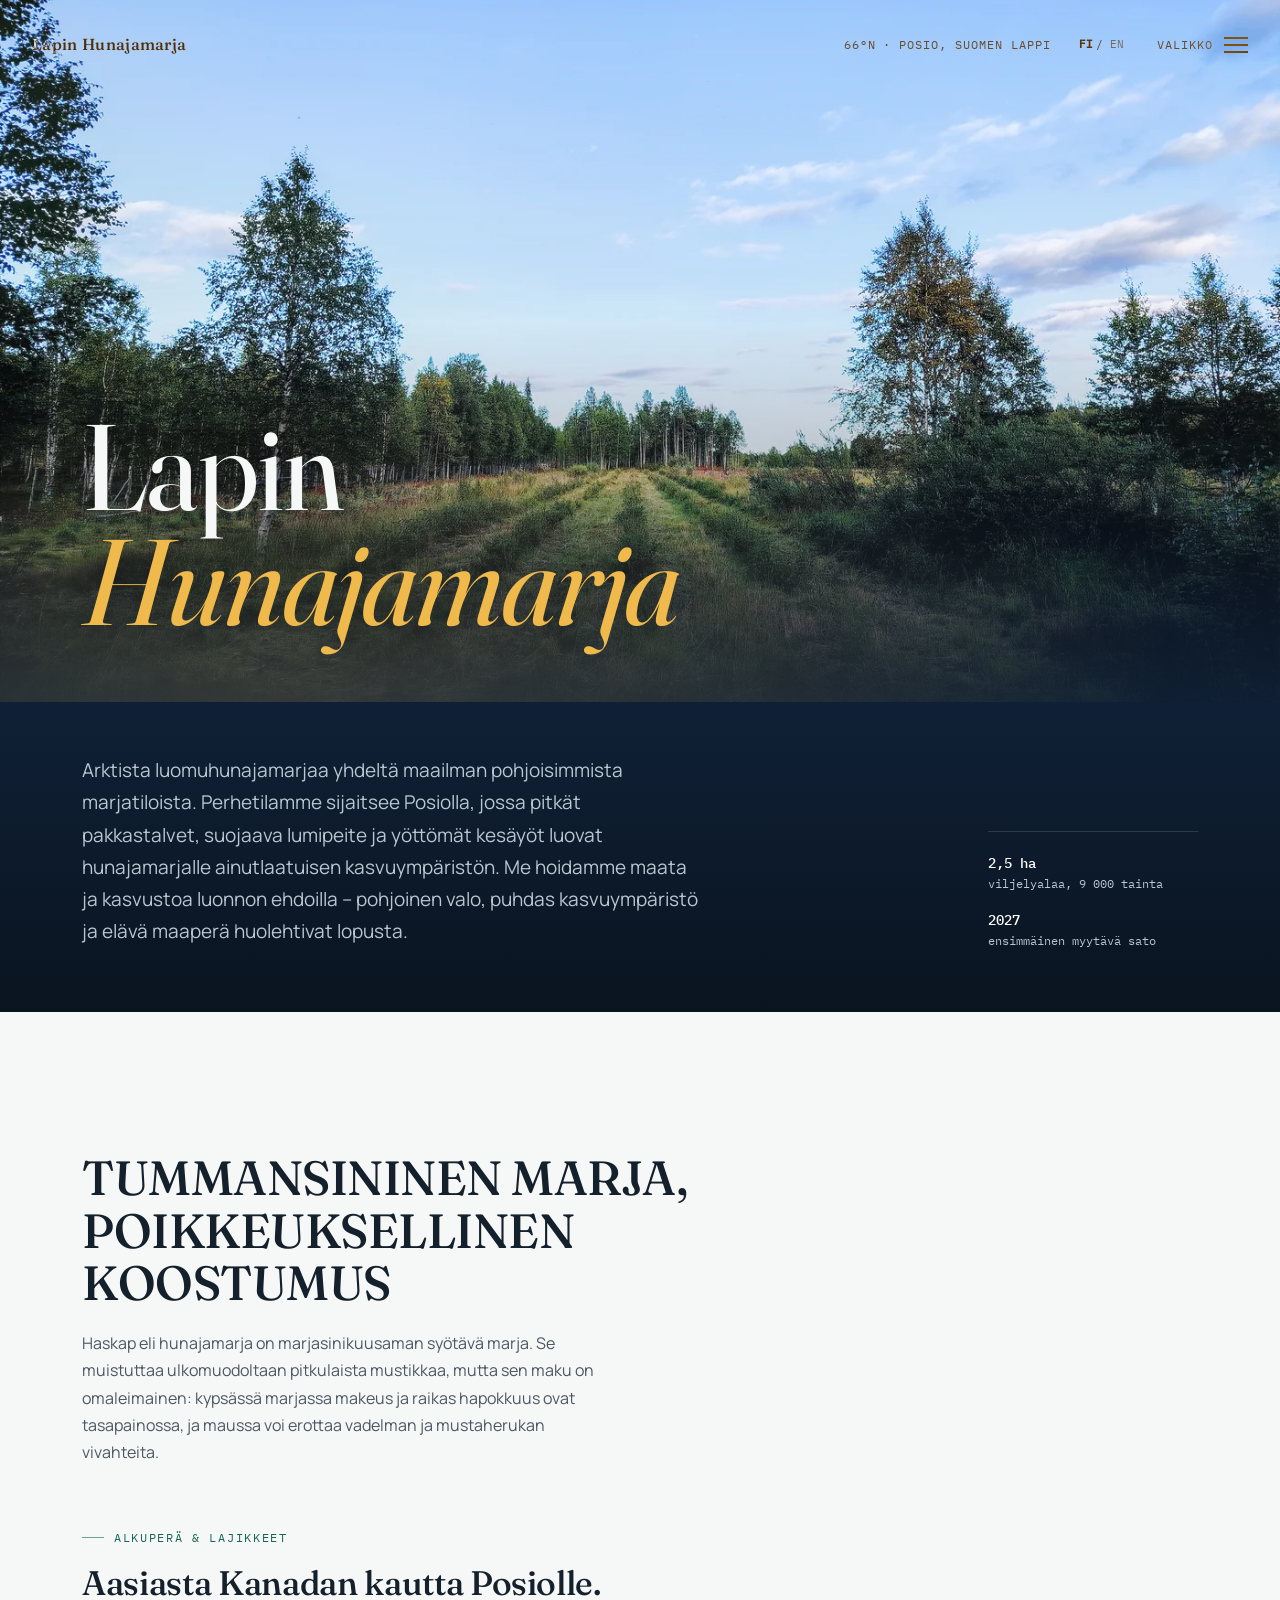
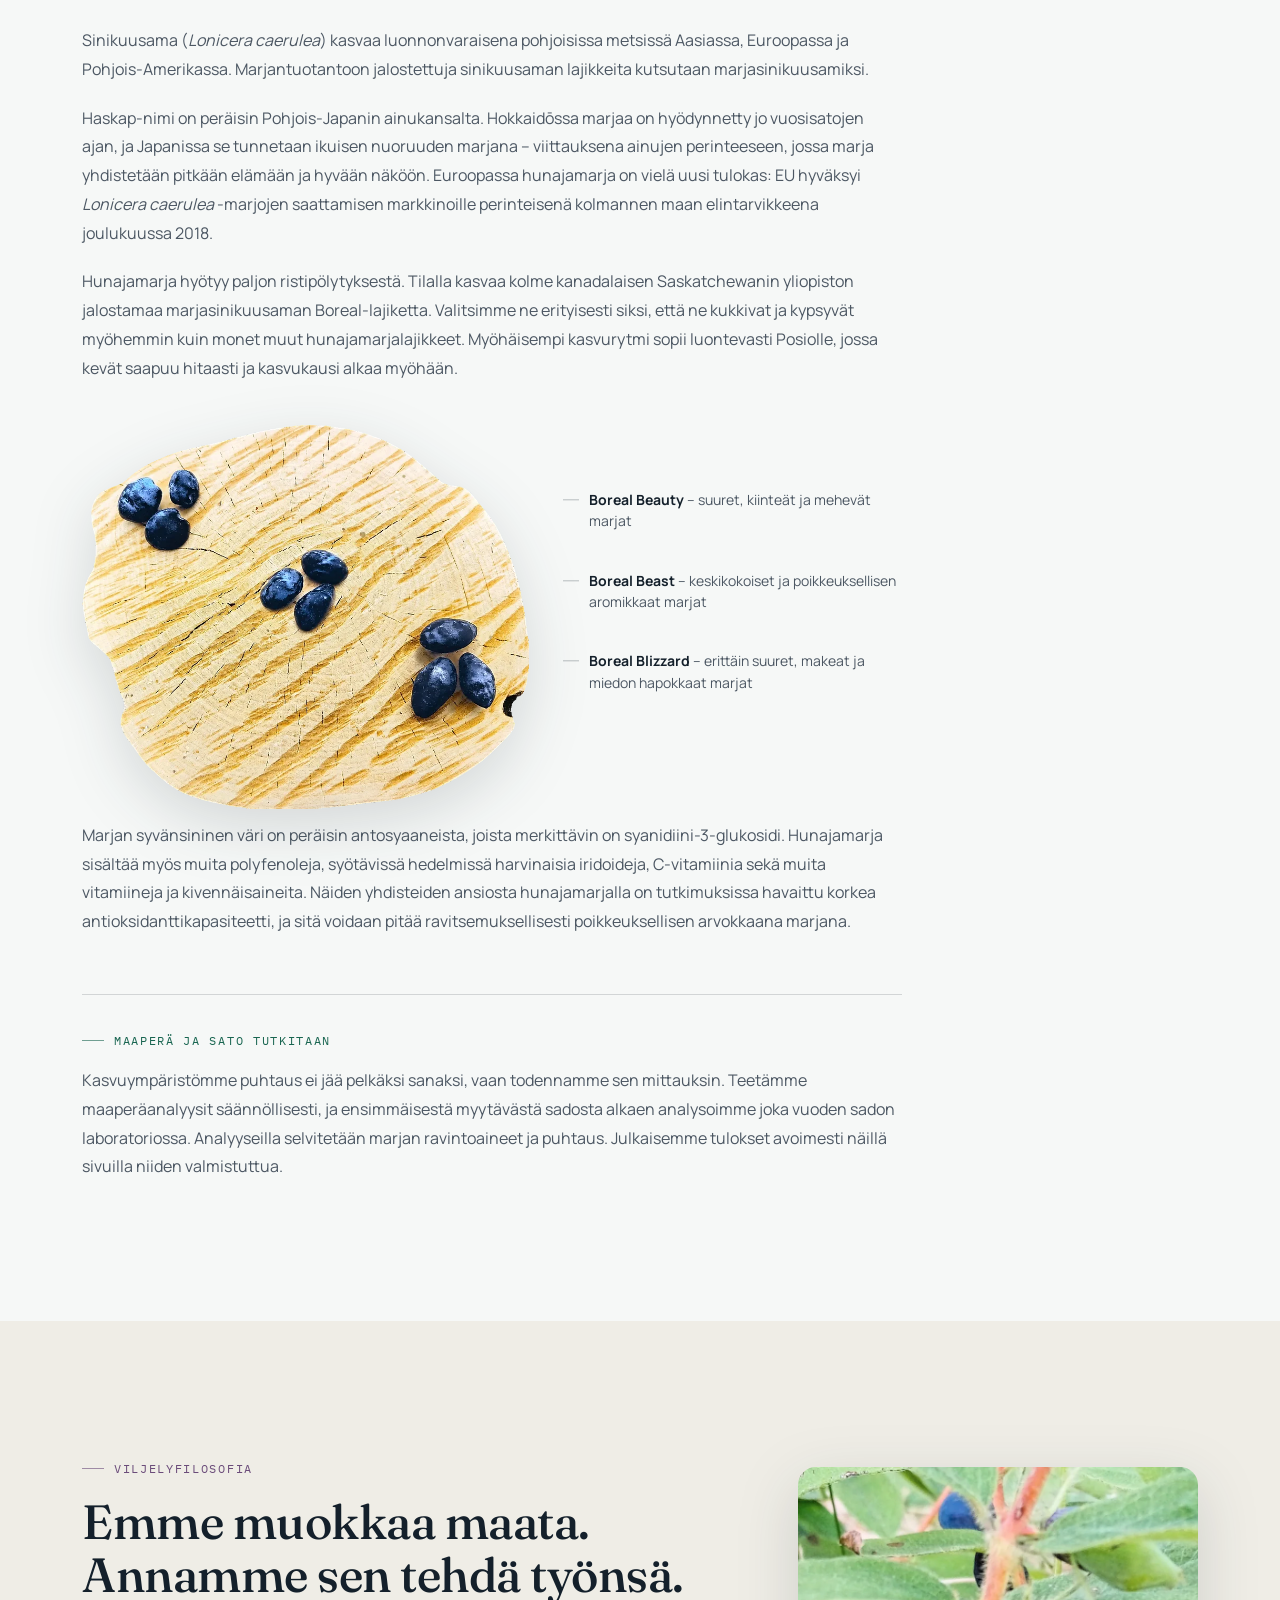
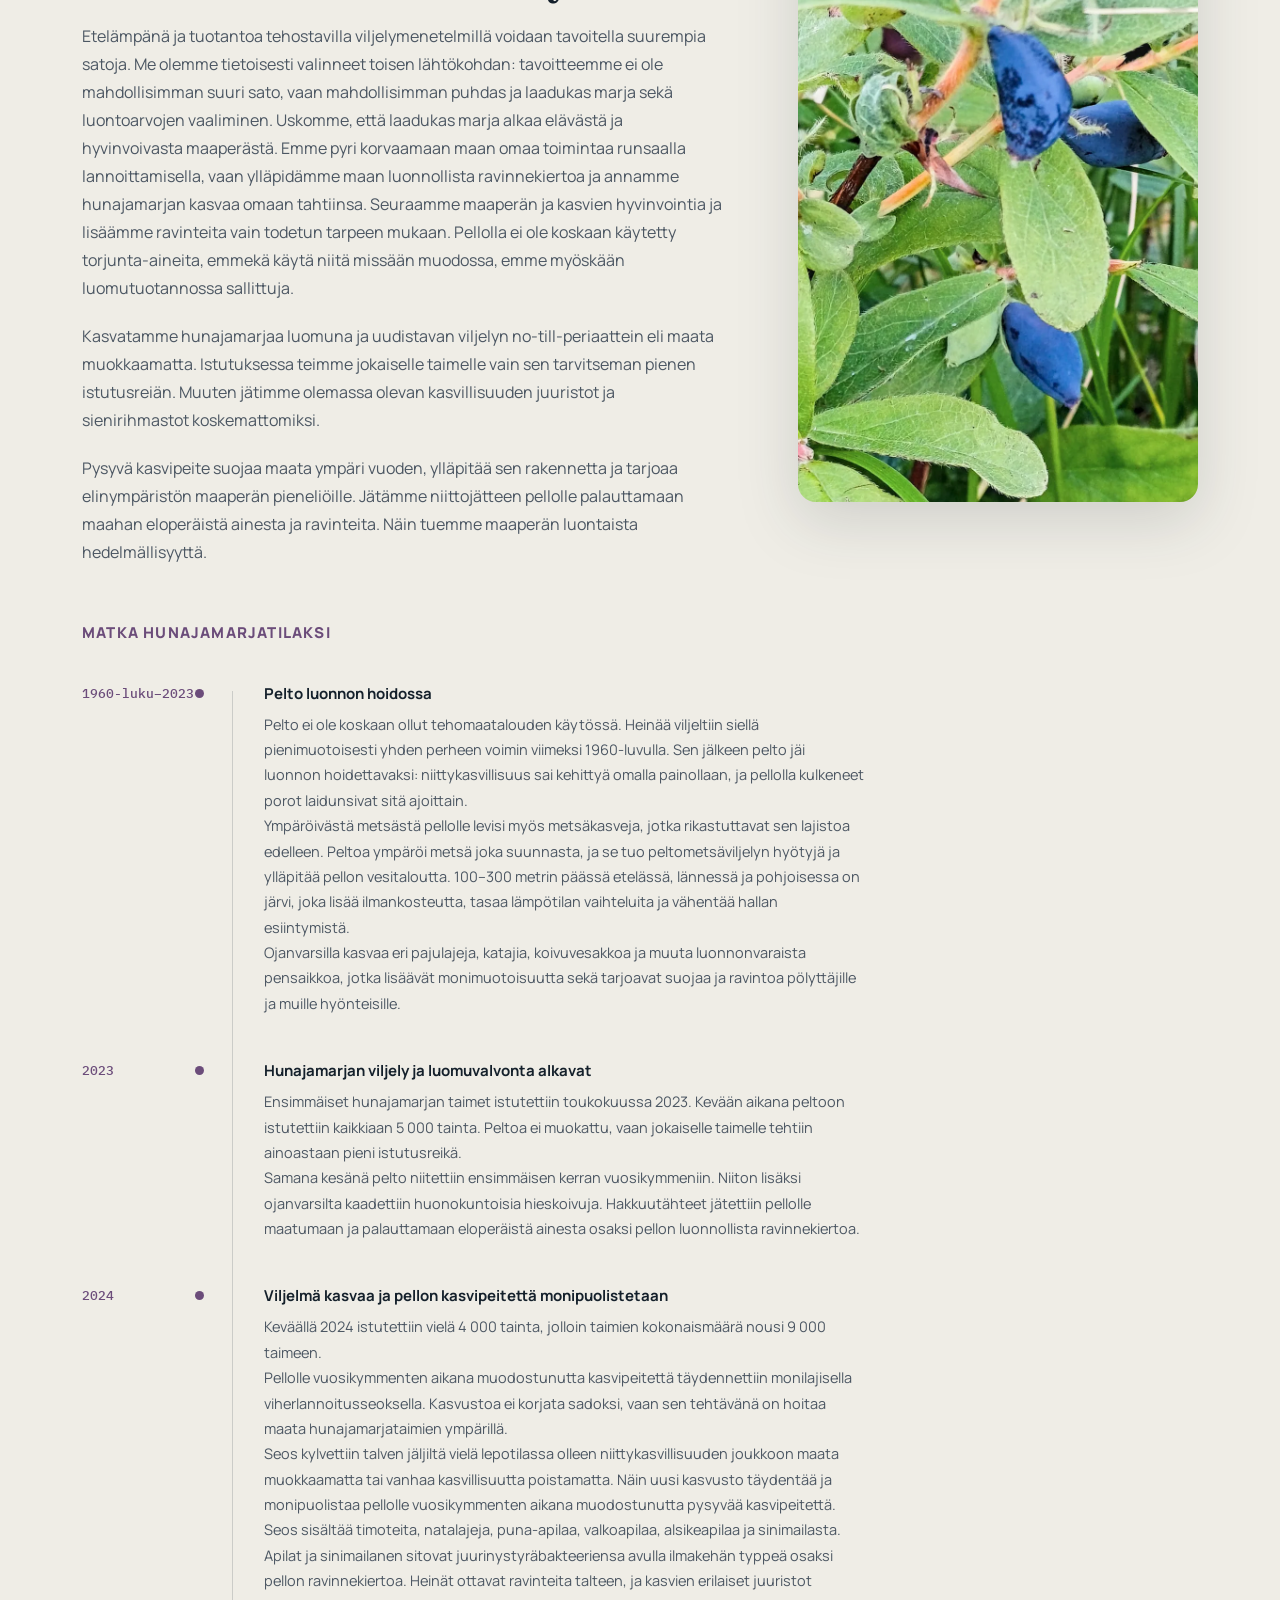
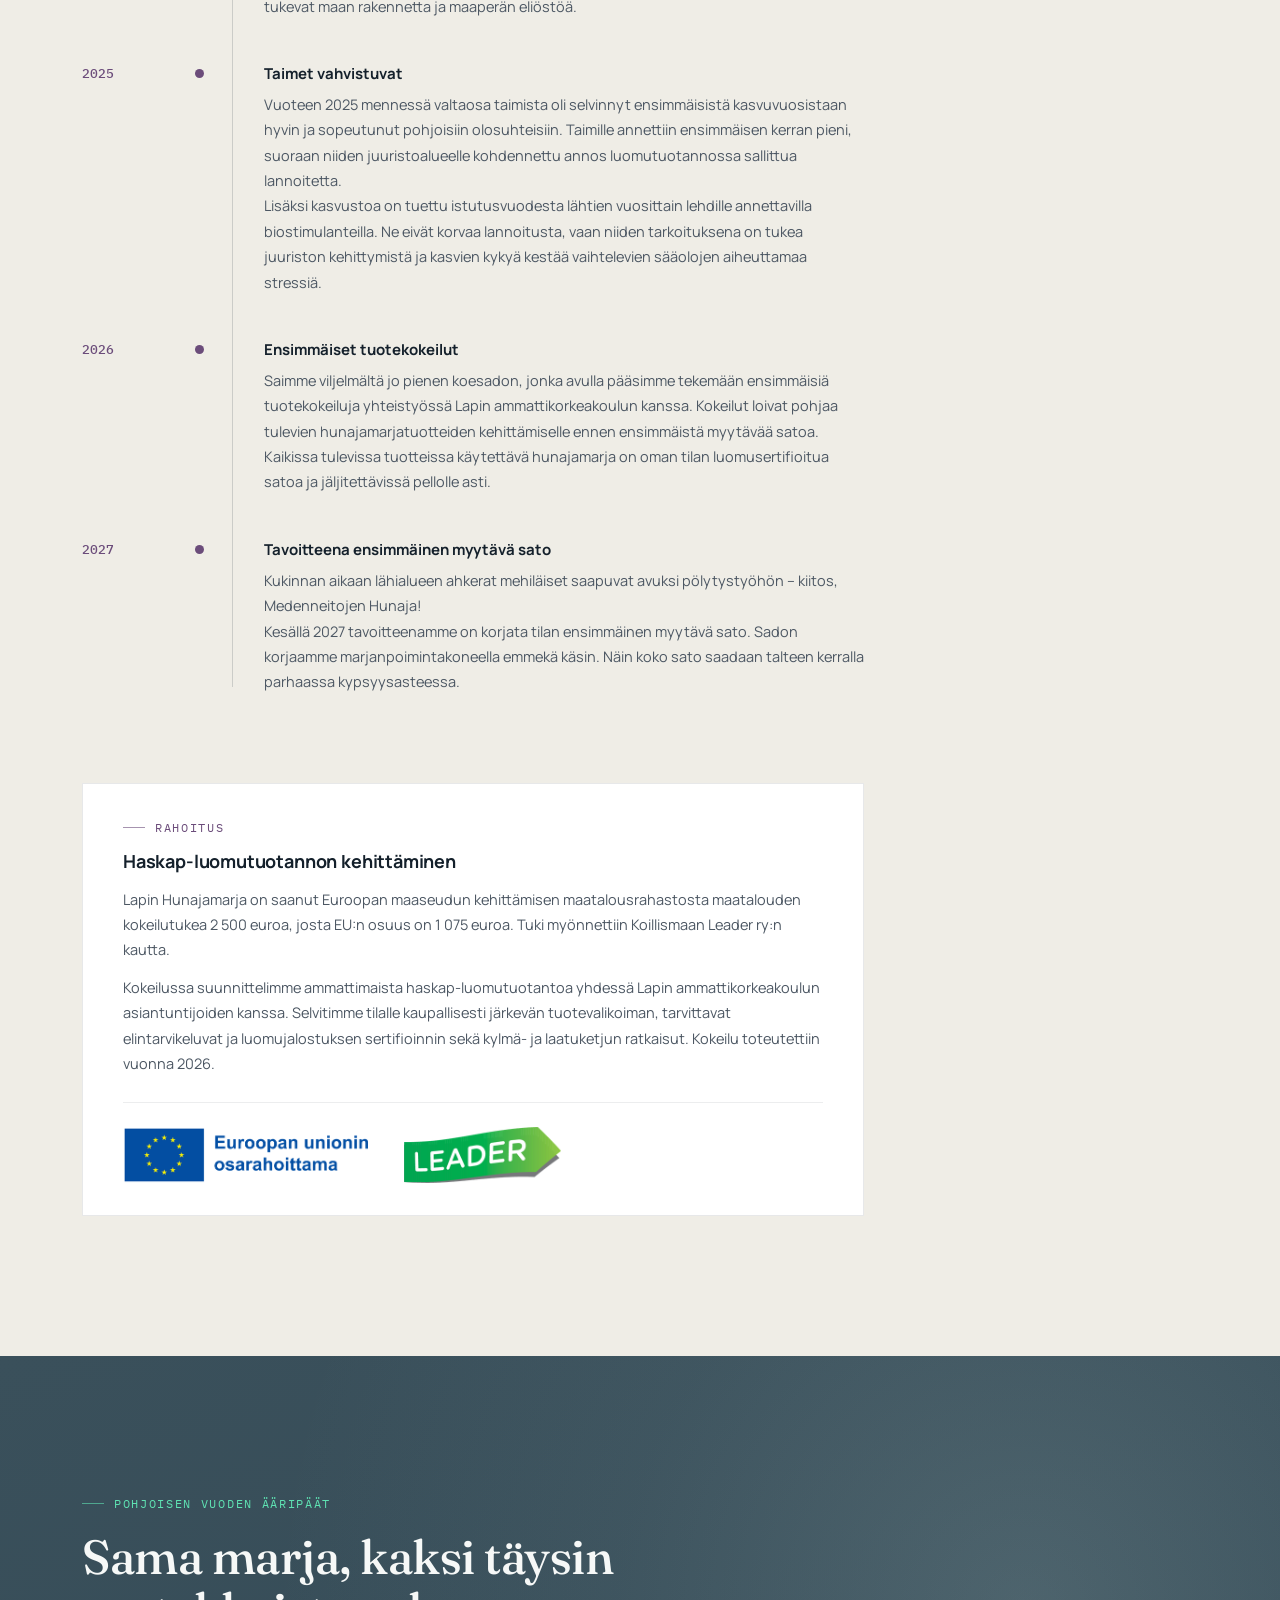
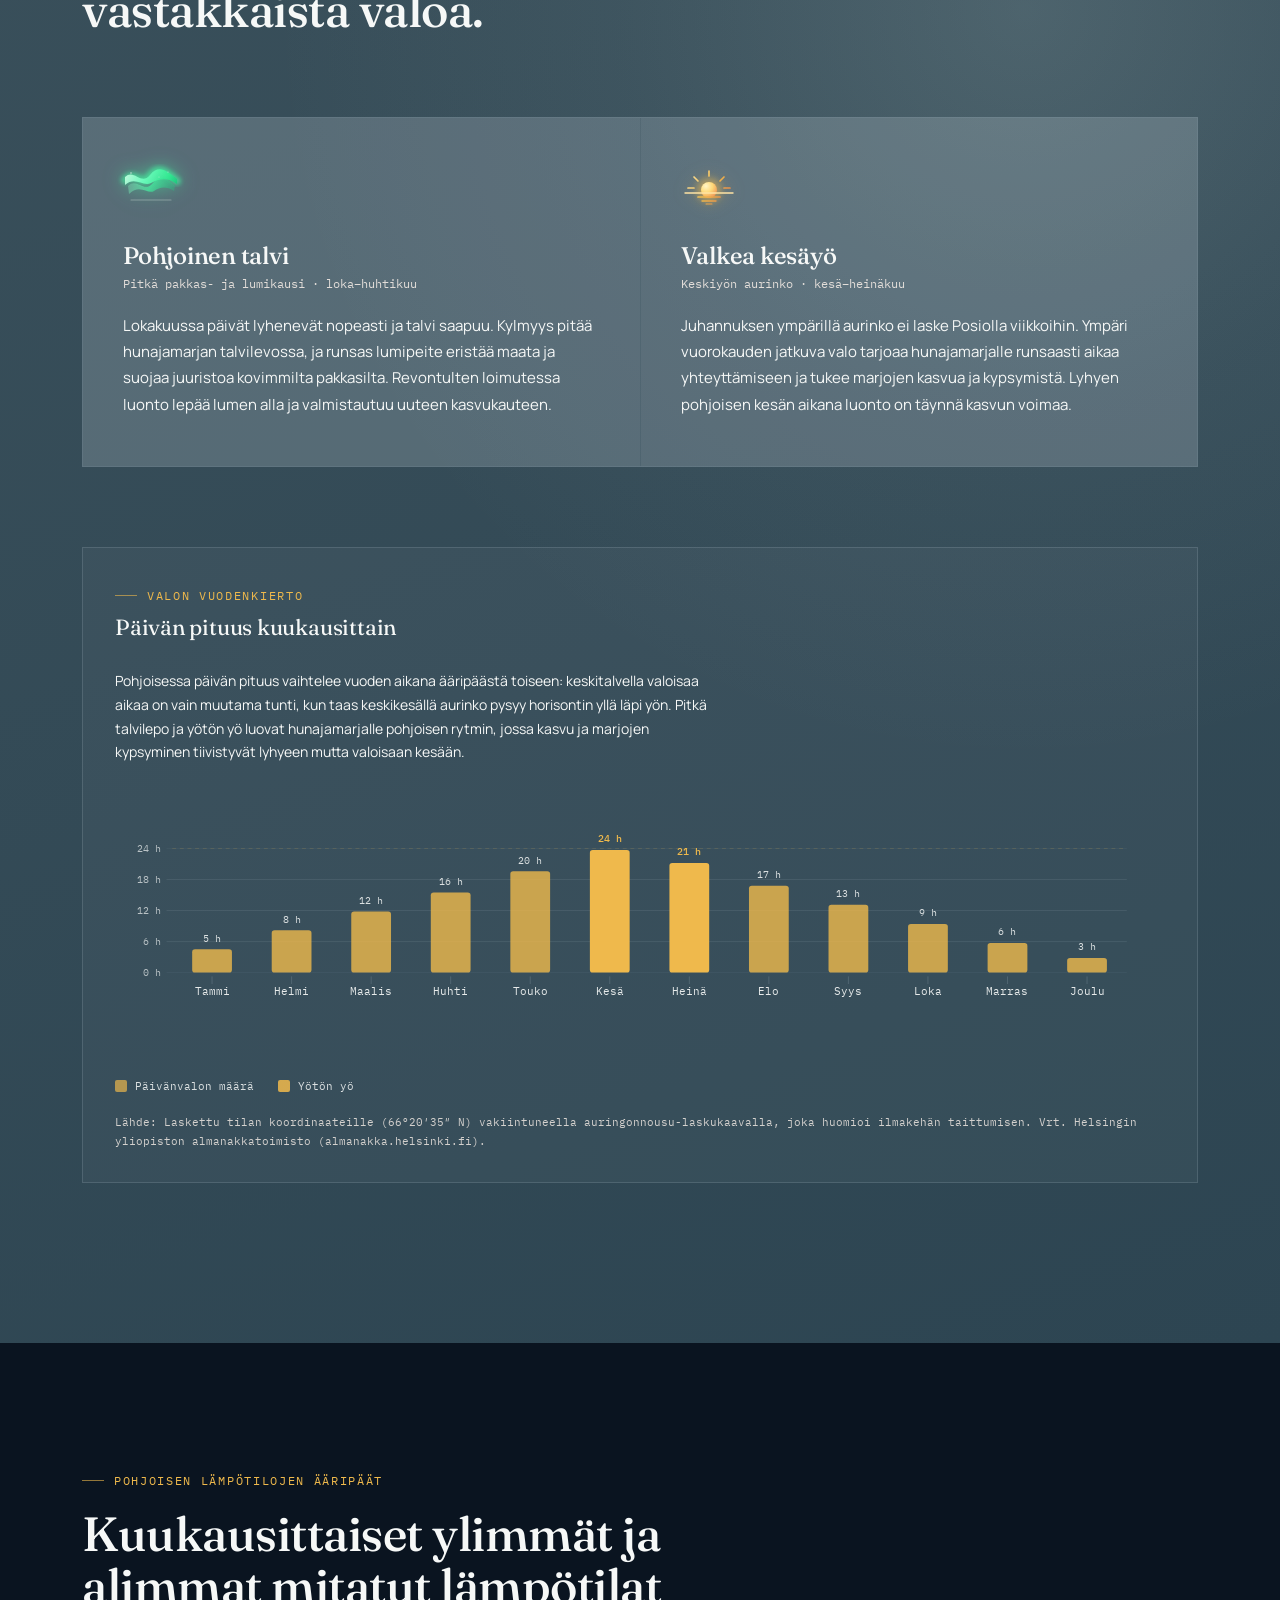
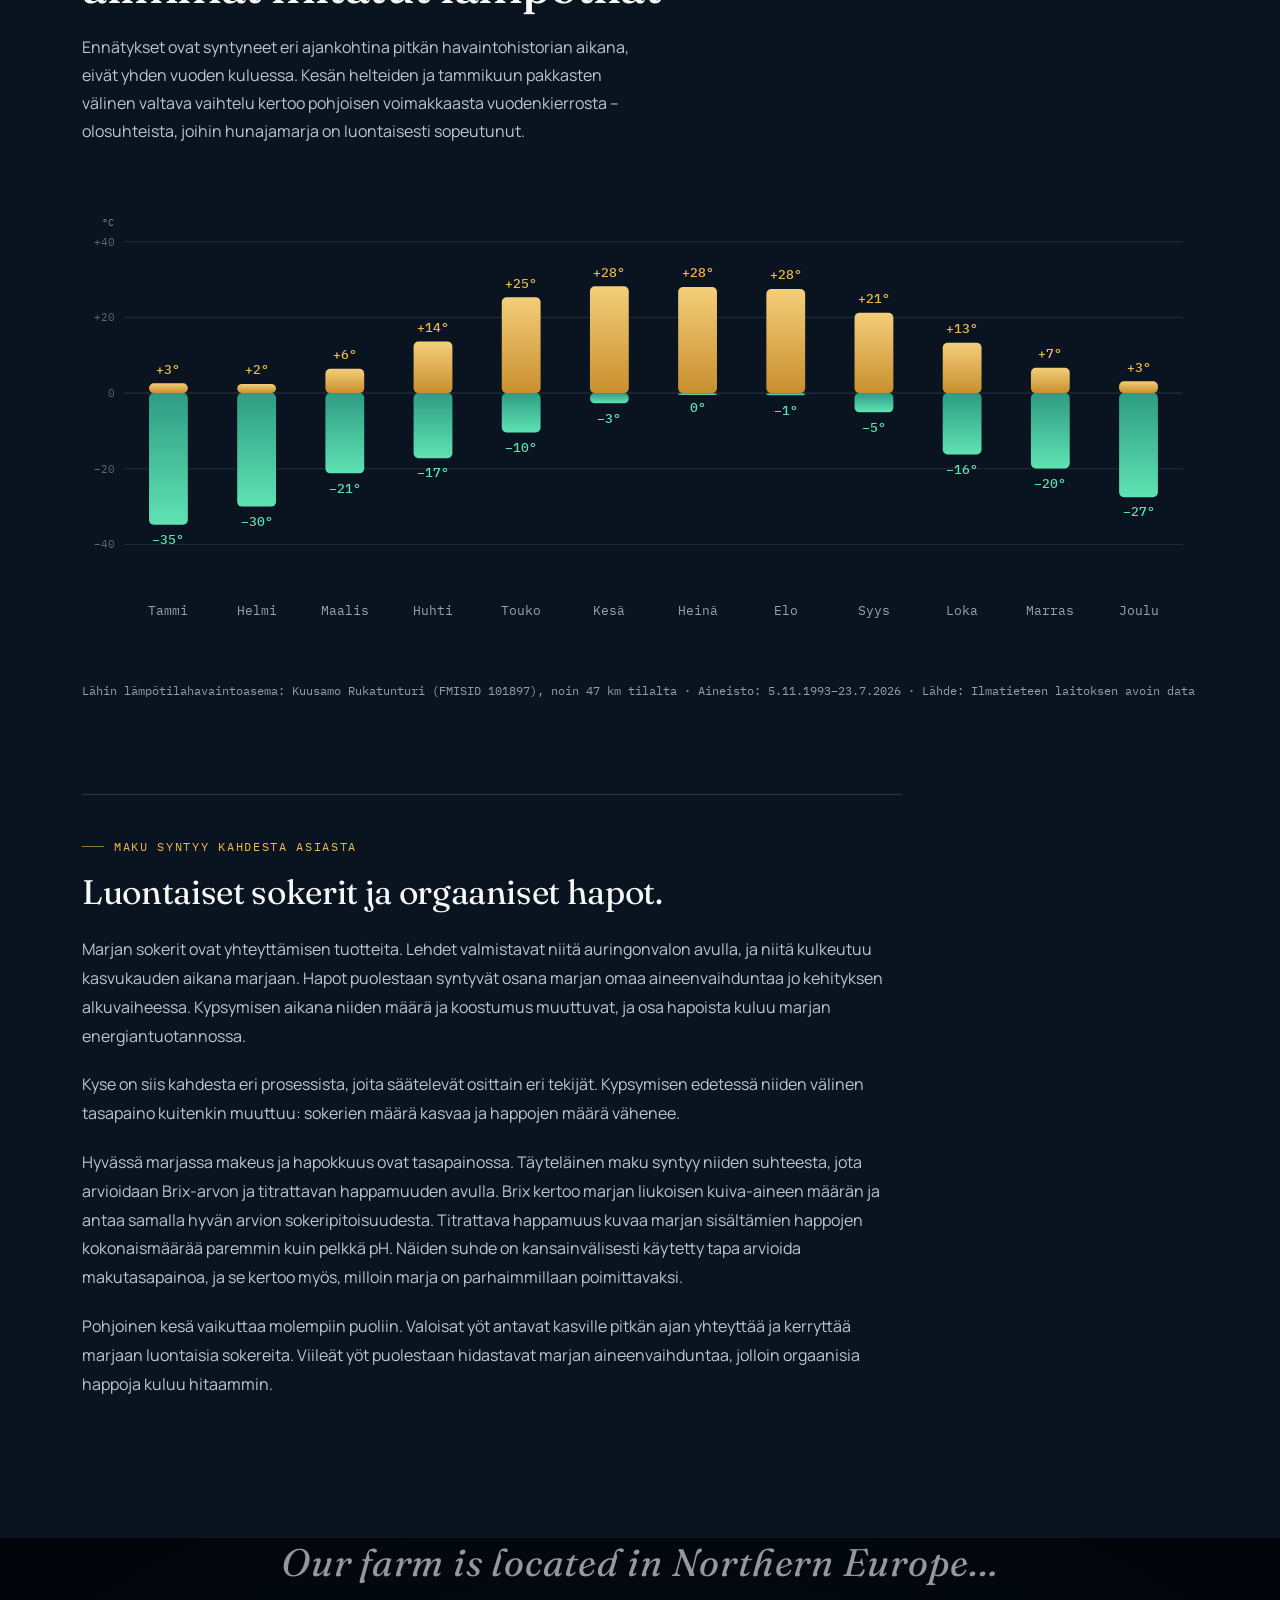
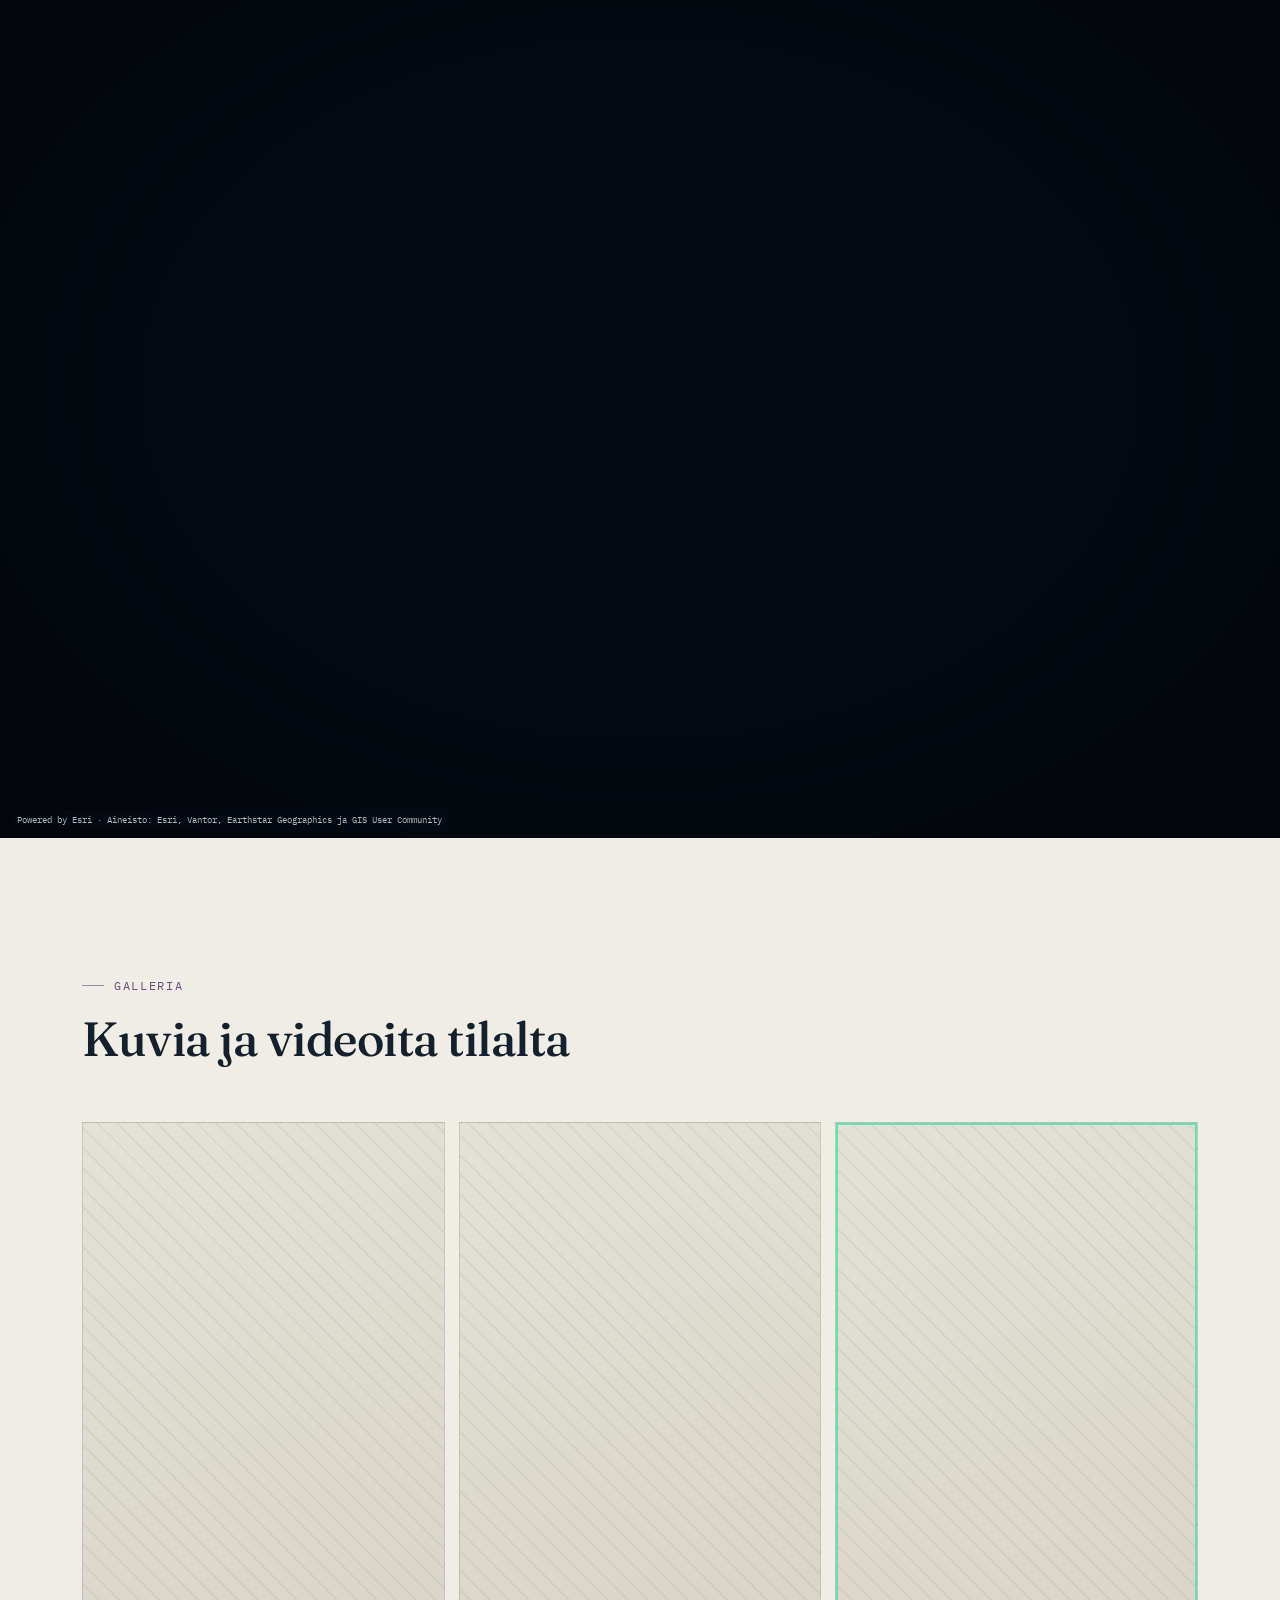
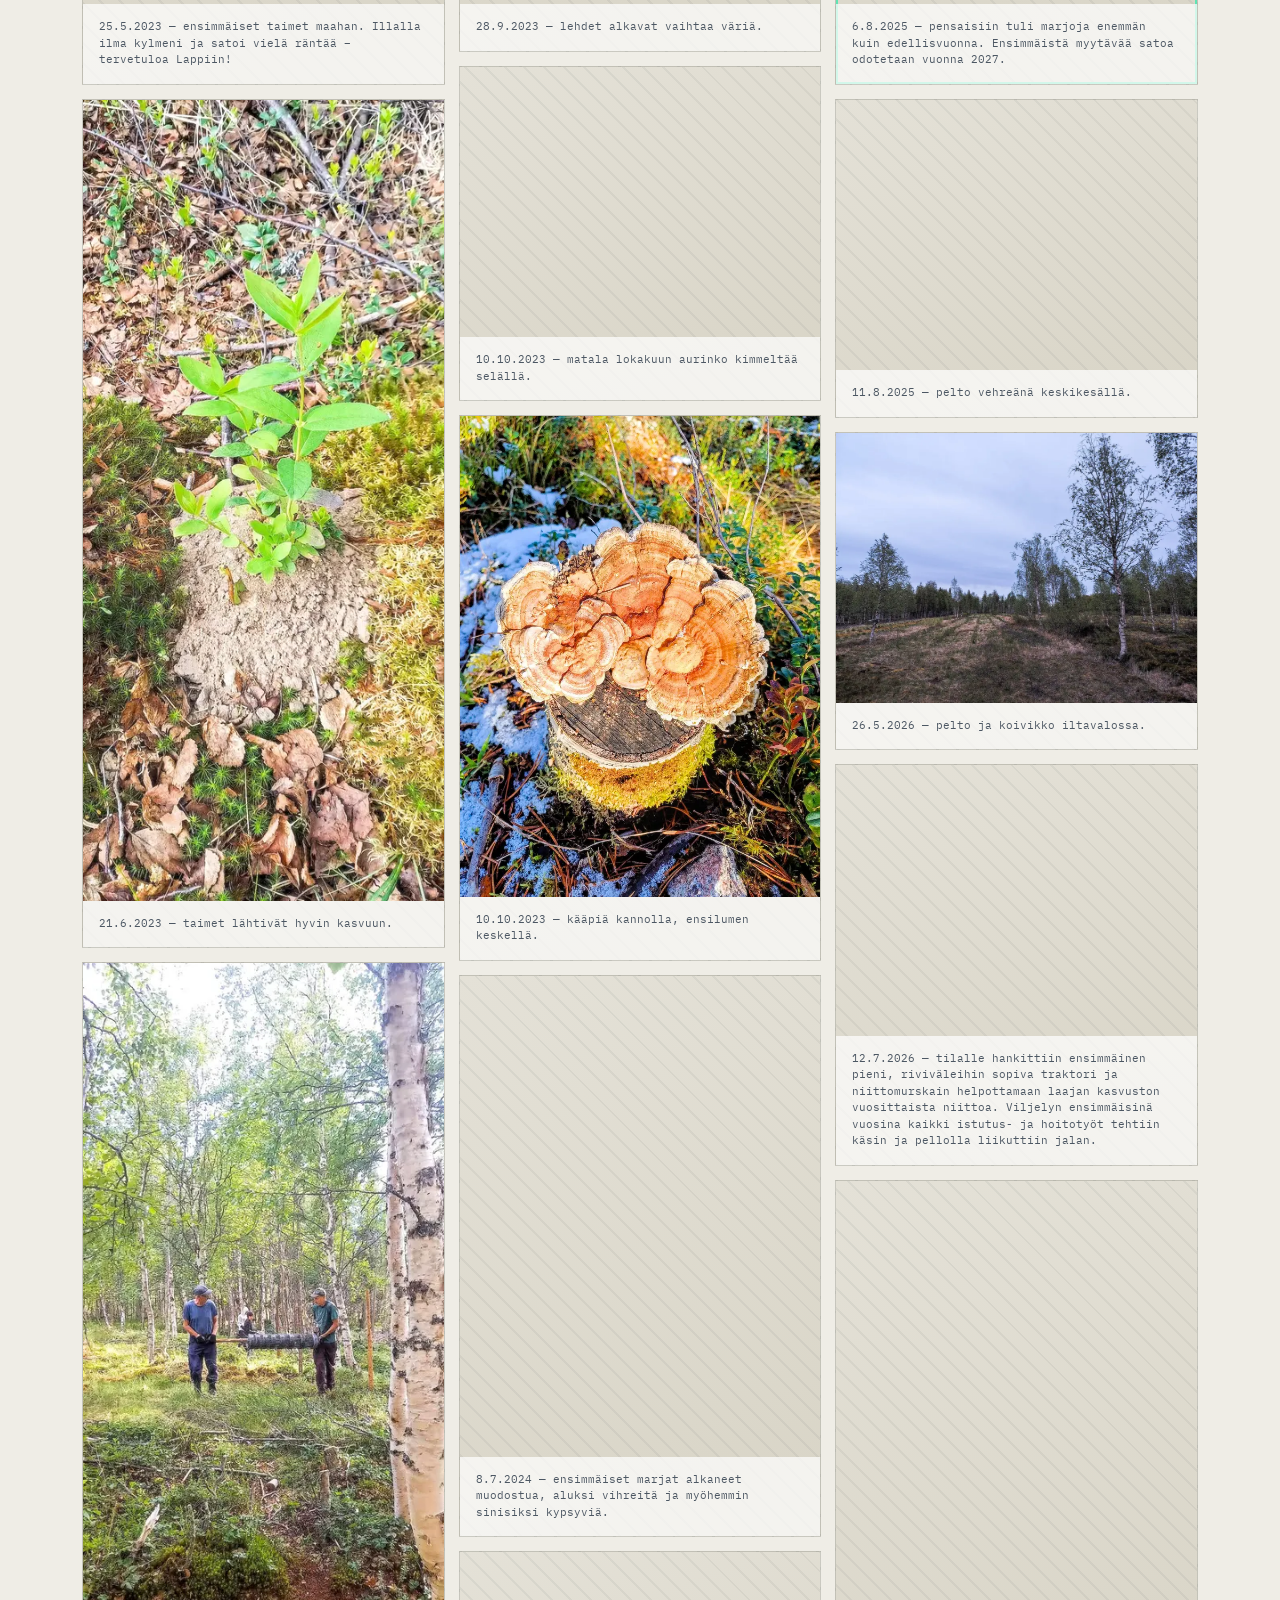
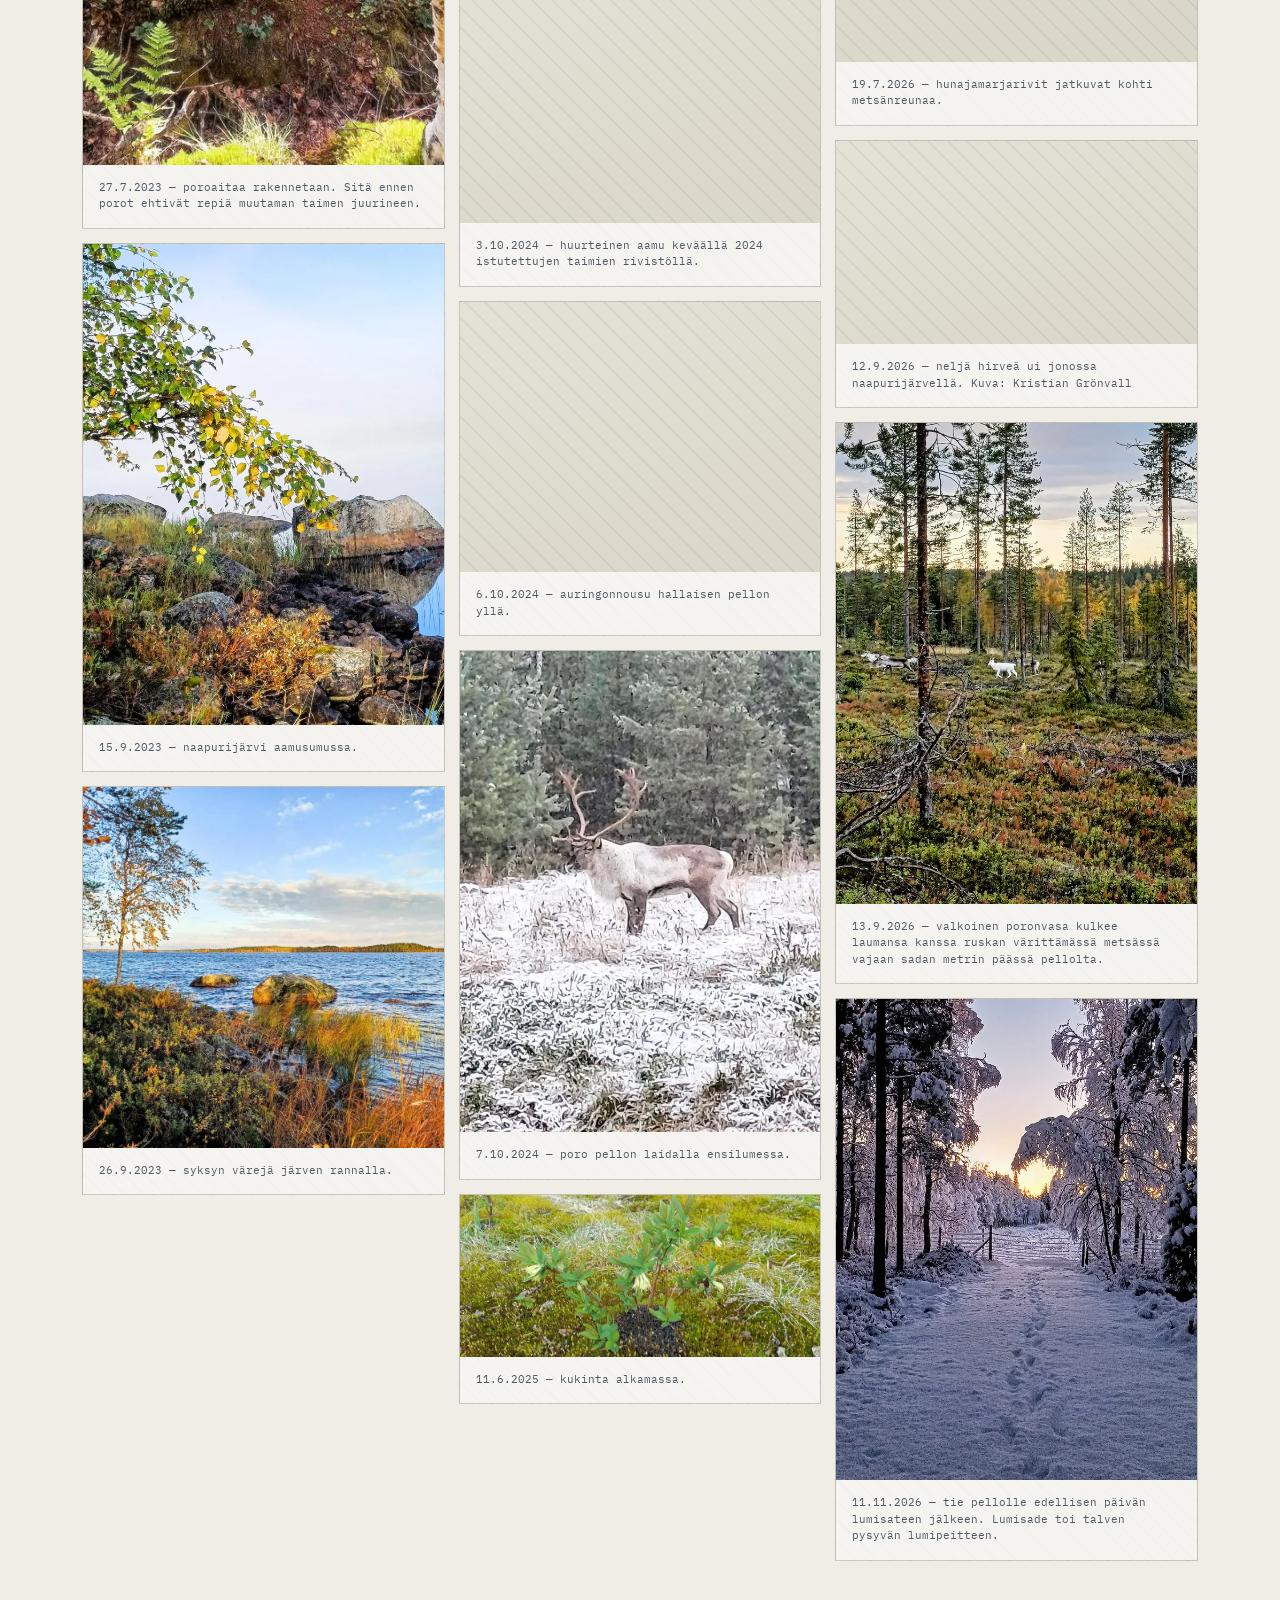
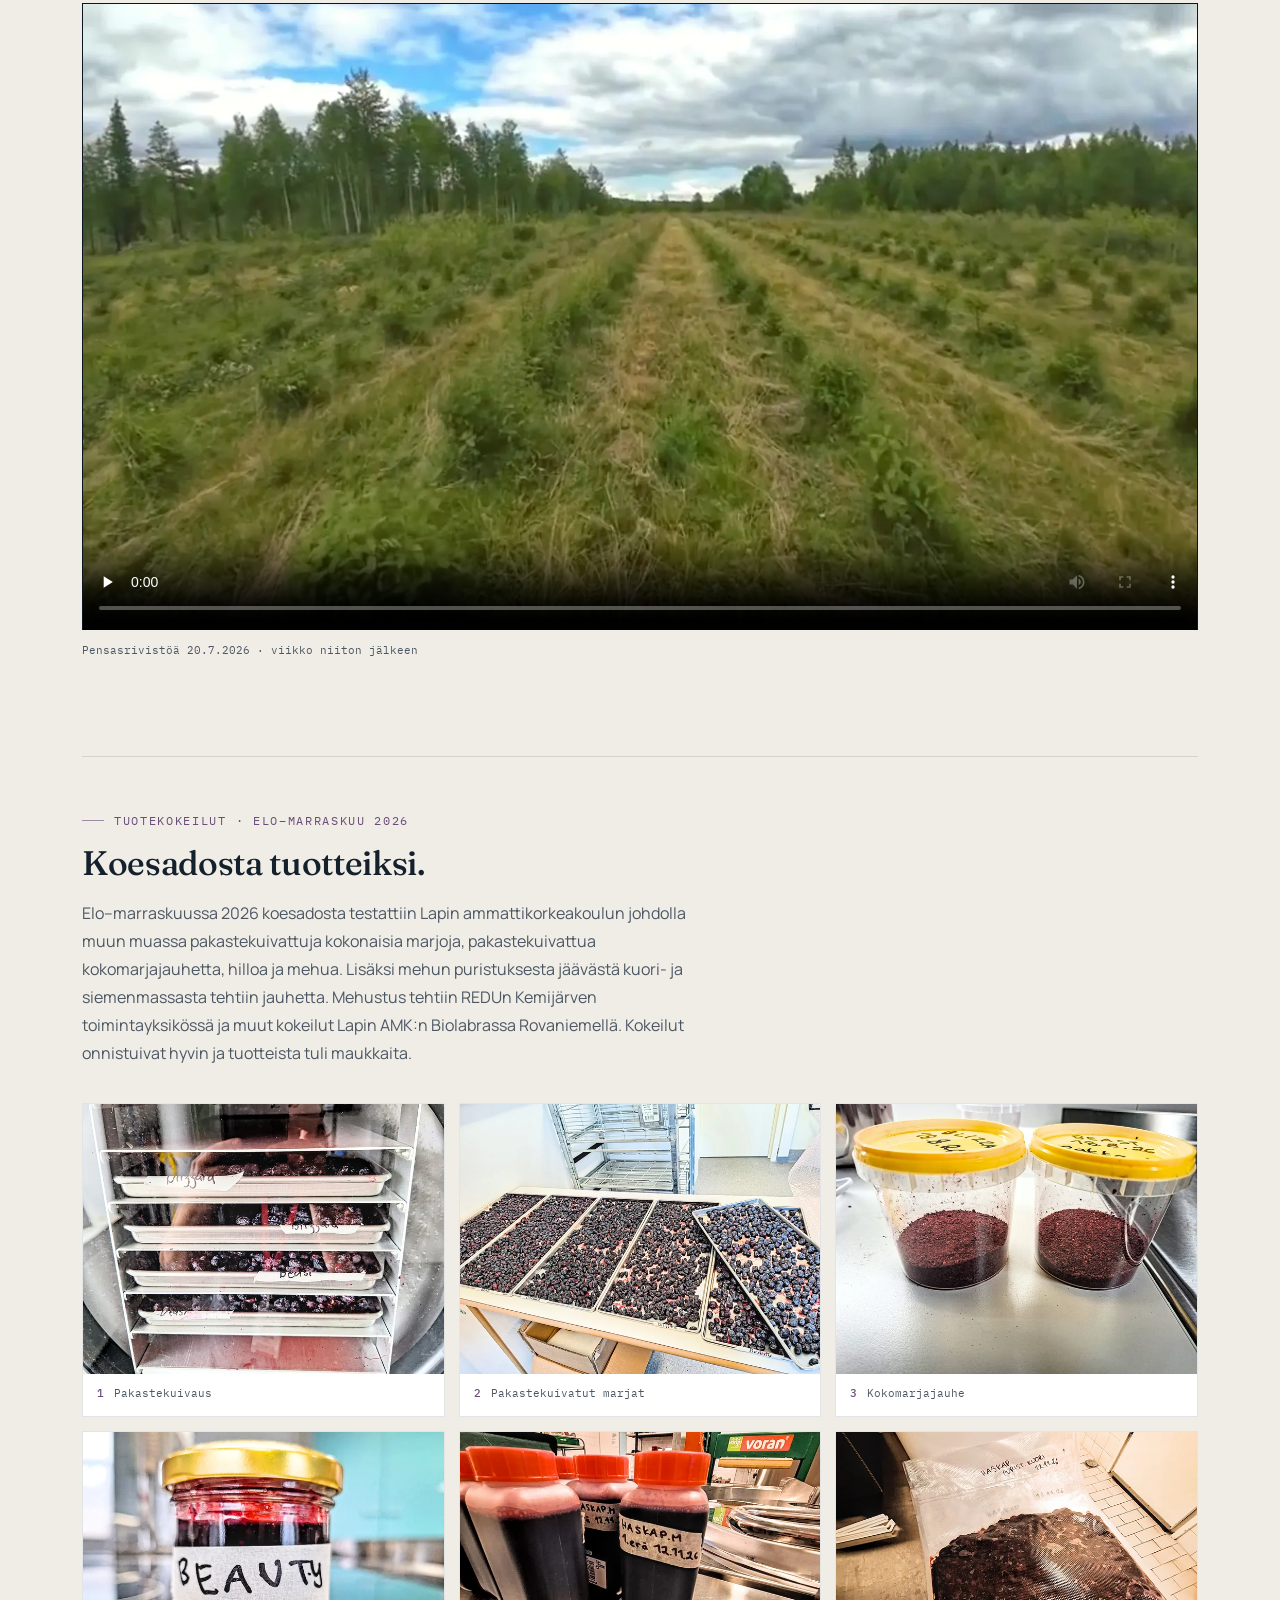
==== commit ad5a2b8f: "Add files via upload" ====
--- a/index.html
+++ b/index.html
@@ -212,7 +212,7 @@
 
       <div class="own-harvest">
         <div class="eyebrow">MAAPERÄ JA SATO TUTKITAAN</div>
-        <p>Yleisen tutkimustiedon lisäksi haluamme tietää tarkasti, millaisessa maassa marjamme kasvavat ja mitä ne sisältävät. Teetämme maaperäanalyysit säännöllisesti, ja ensimmäisestä myytävästä sadosta alkaen analysoimme joka vuoden sadon laboratoriossa. Analyyseilla selvitetään marjan ravintoaineet ja puhtaus. Julkaisemme tulokset avoimesti näillä sivuilla niiden valmistuttua.</p>
+        <p>Kasvuympäristömme puhtaus ei jää pelkäksi sanaksi, vaan todennamme sen mittauksin. Teetämme maaperäanalyysit säännöllisesti, ja ensimmäisestä myytävästä sadosta alkaen analysoimme joka vuoden sadon laboratoriossa. Analyyseilla selvitetään marjan ravintoaineet ja puhtaus. Julkaisemme tulokset avoimesti näillä sivuilla niiden valmistuttua.</p>
       </div>
     </div>
   </div>
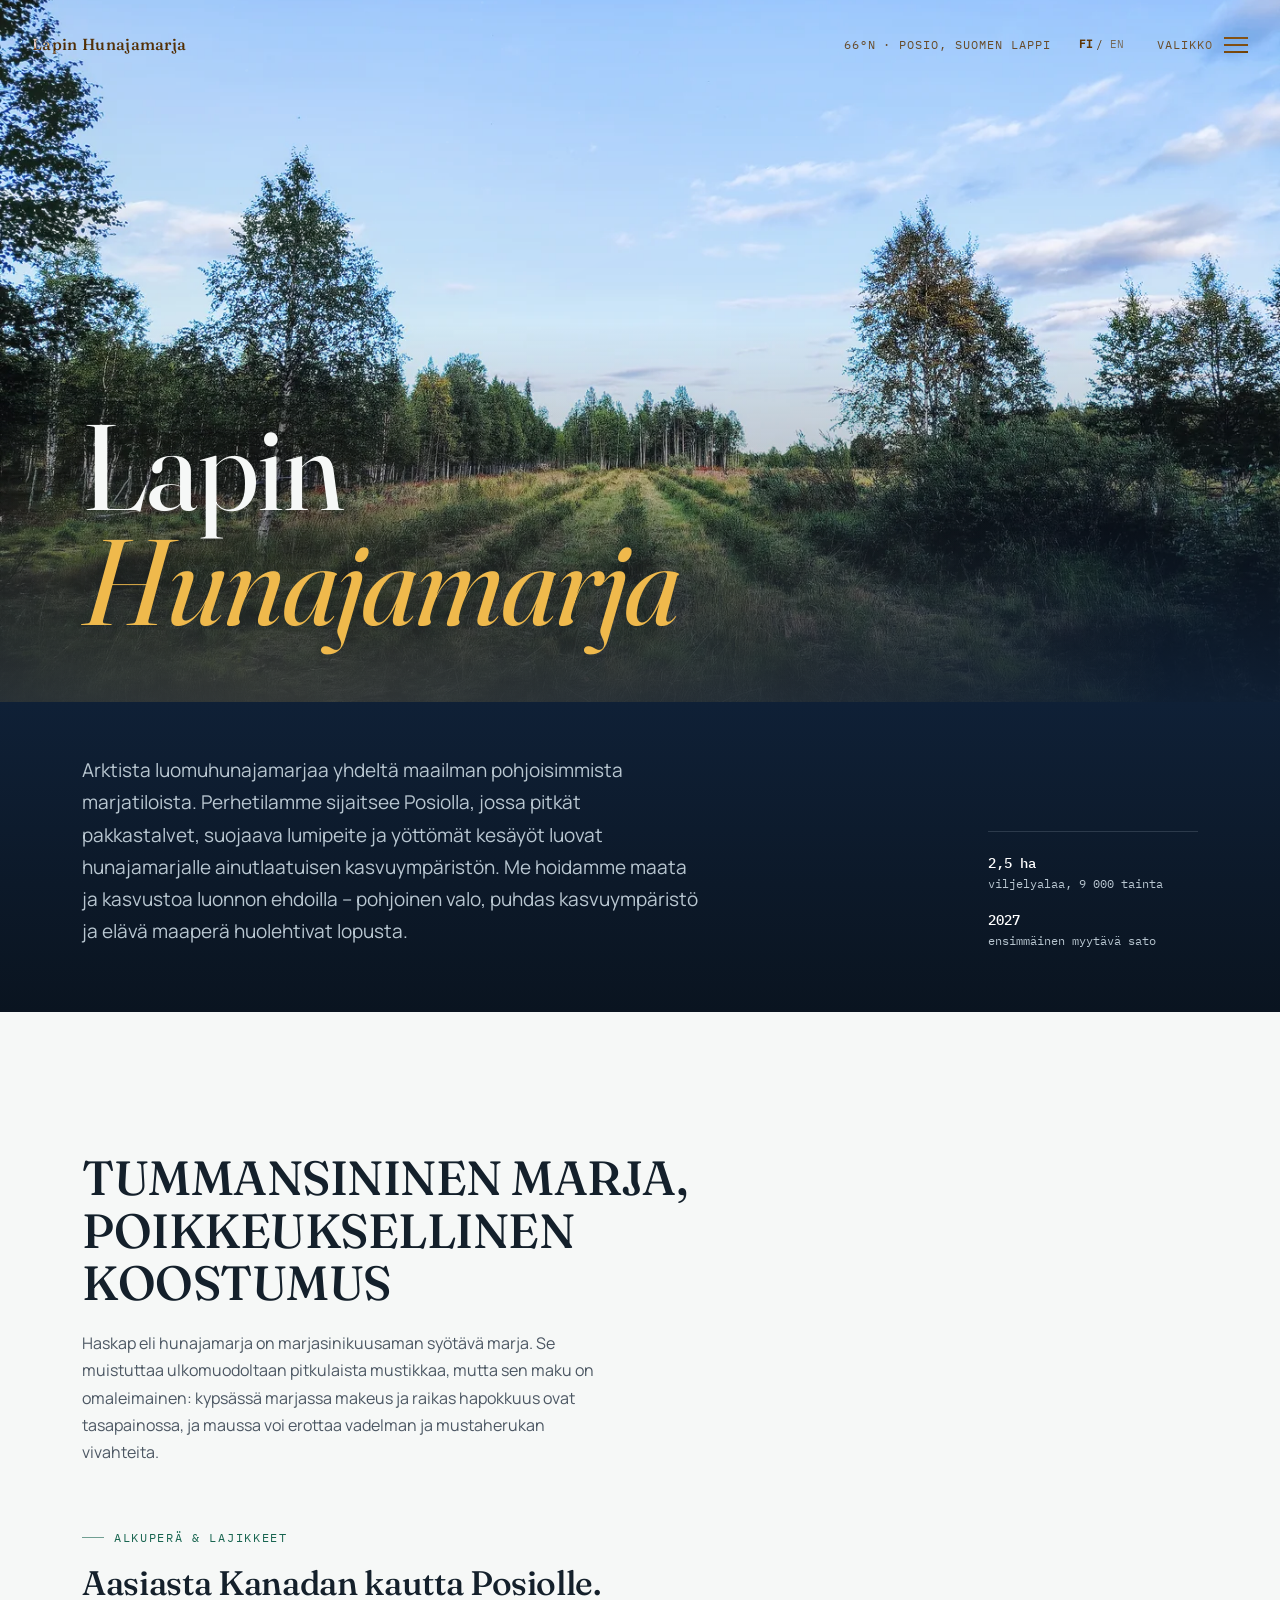
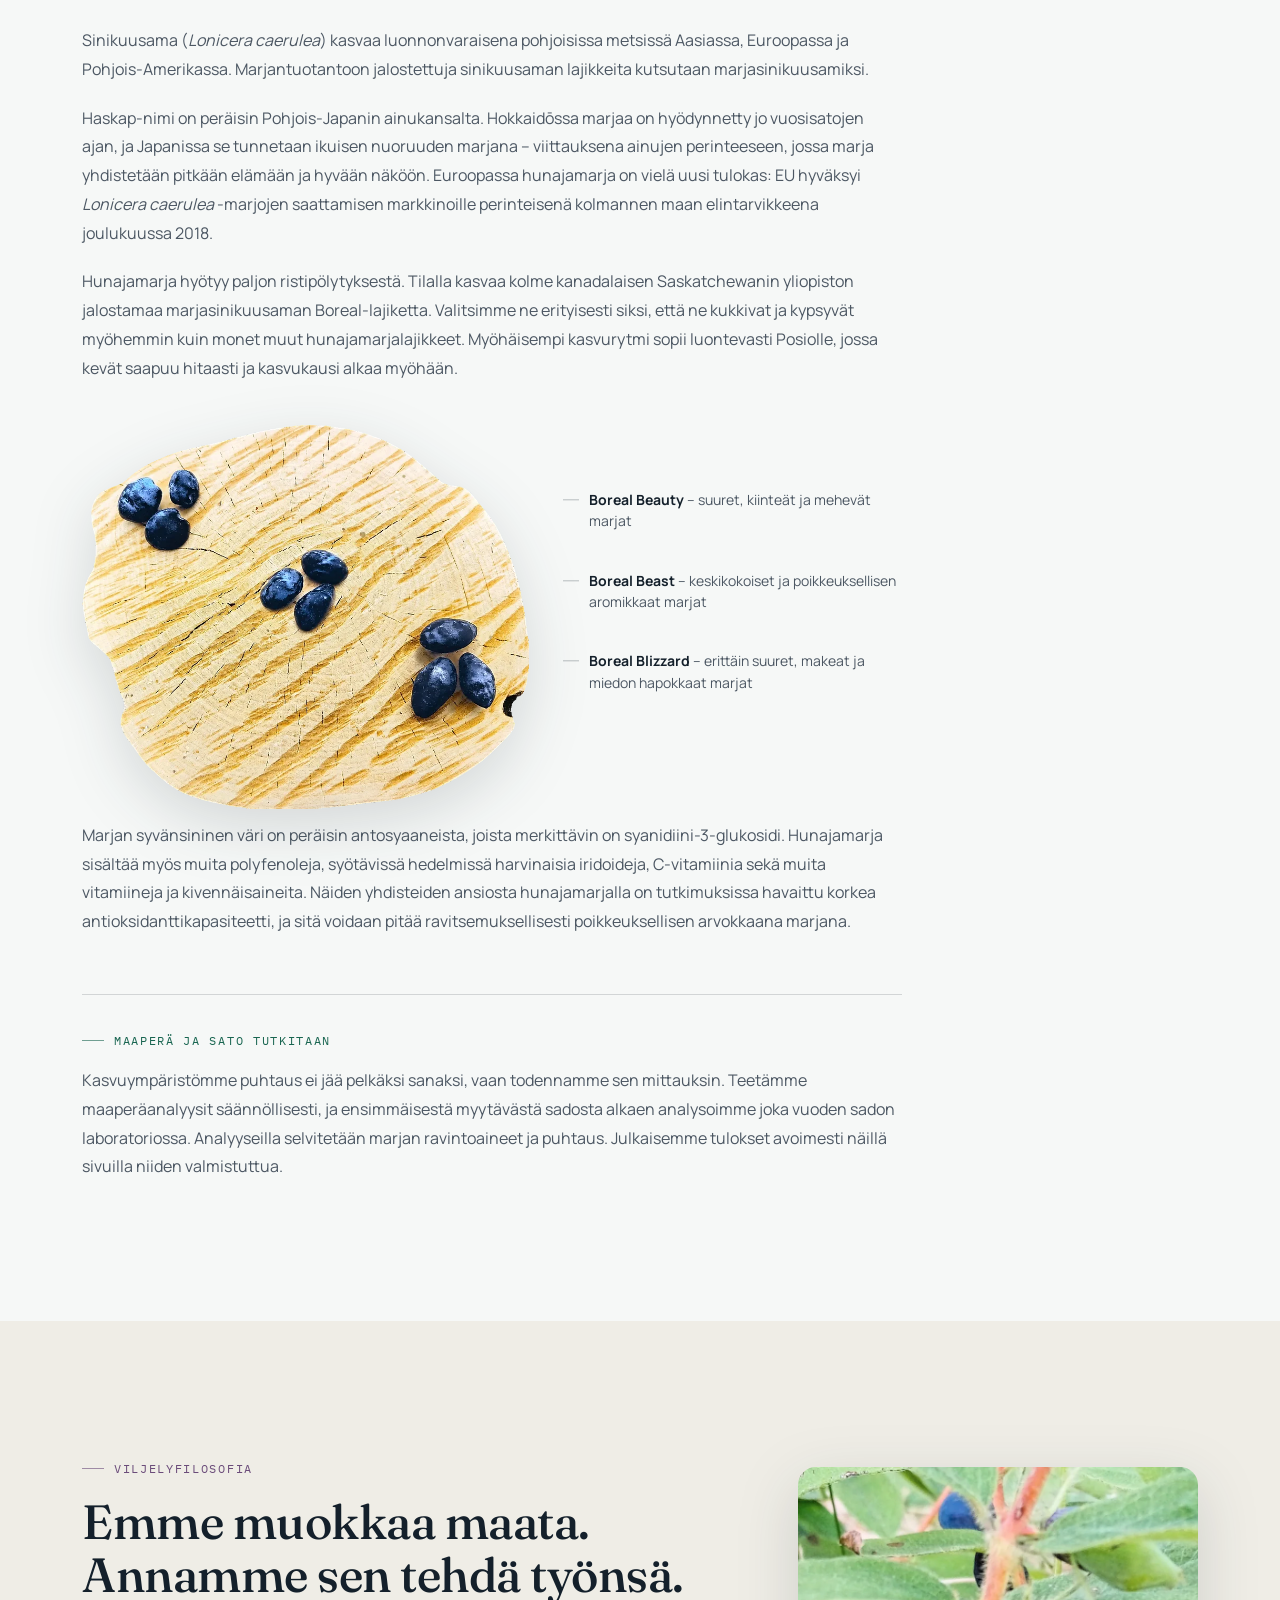
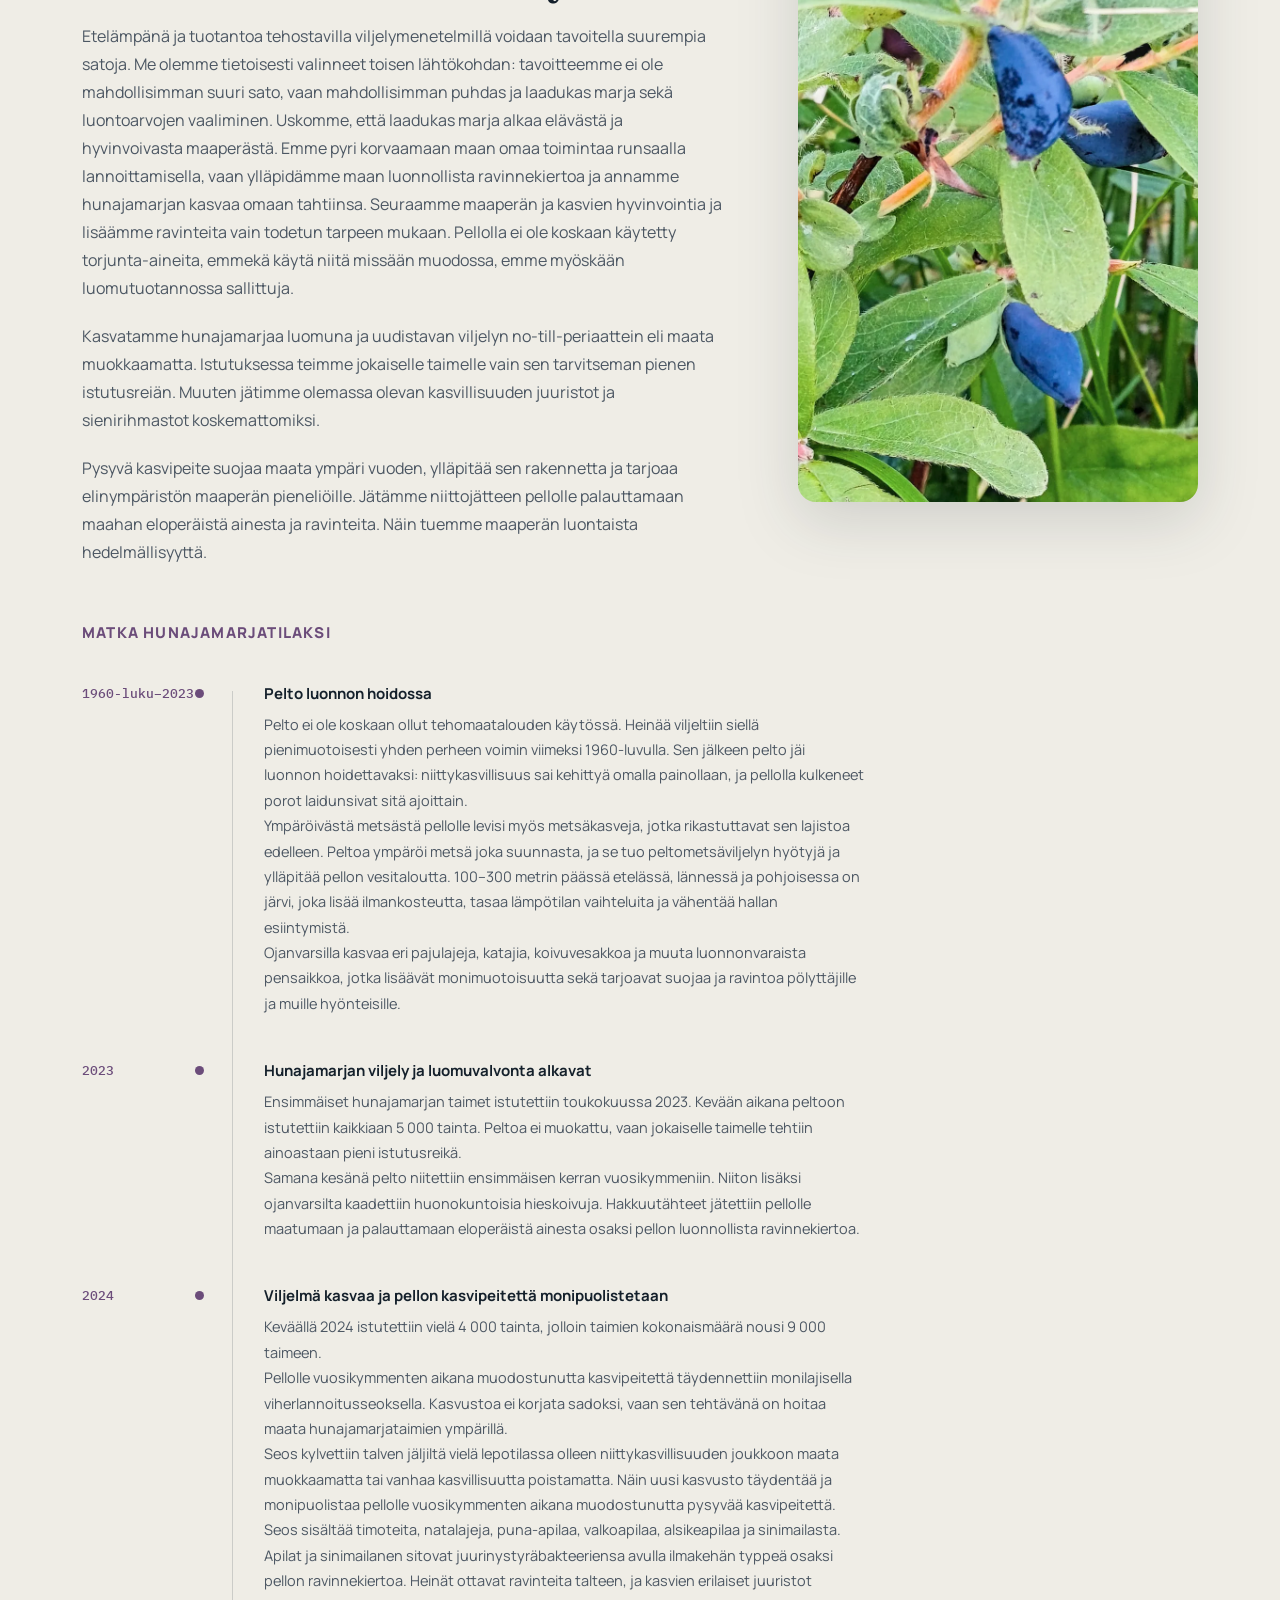
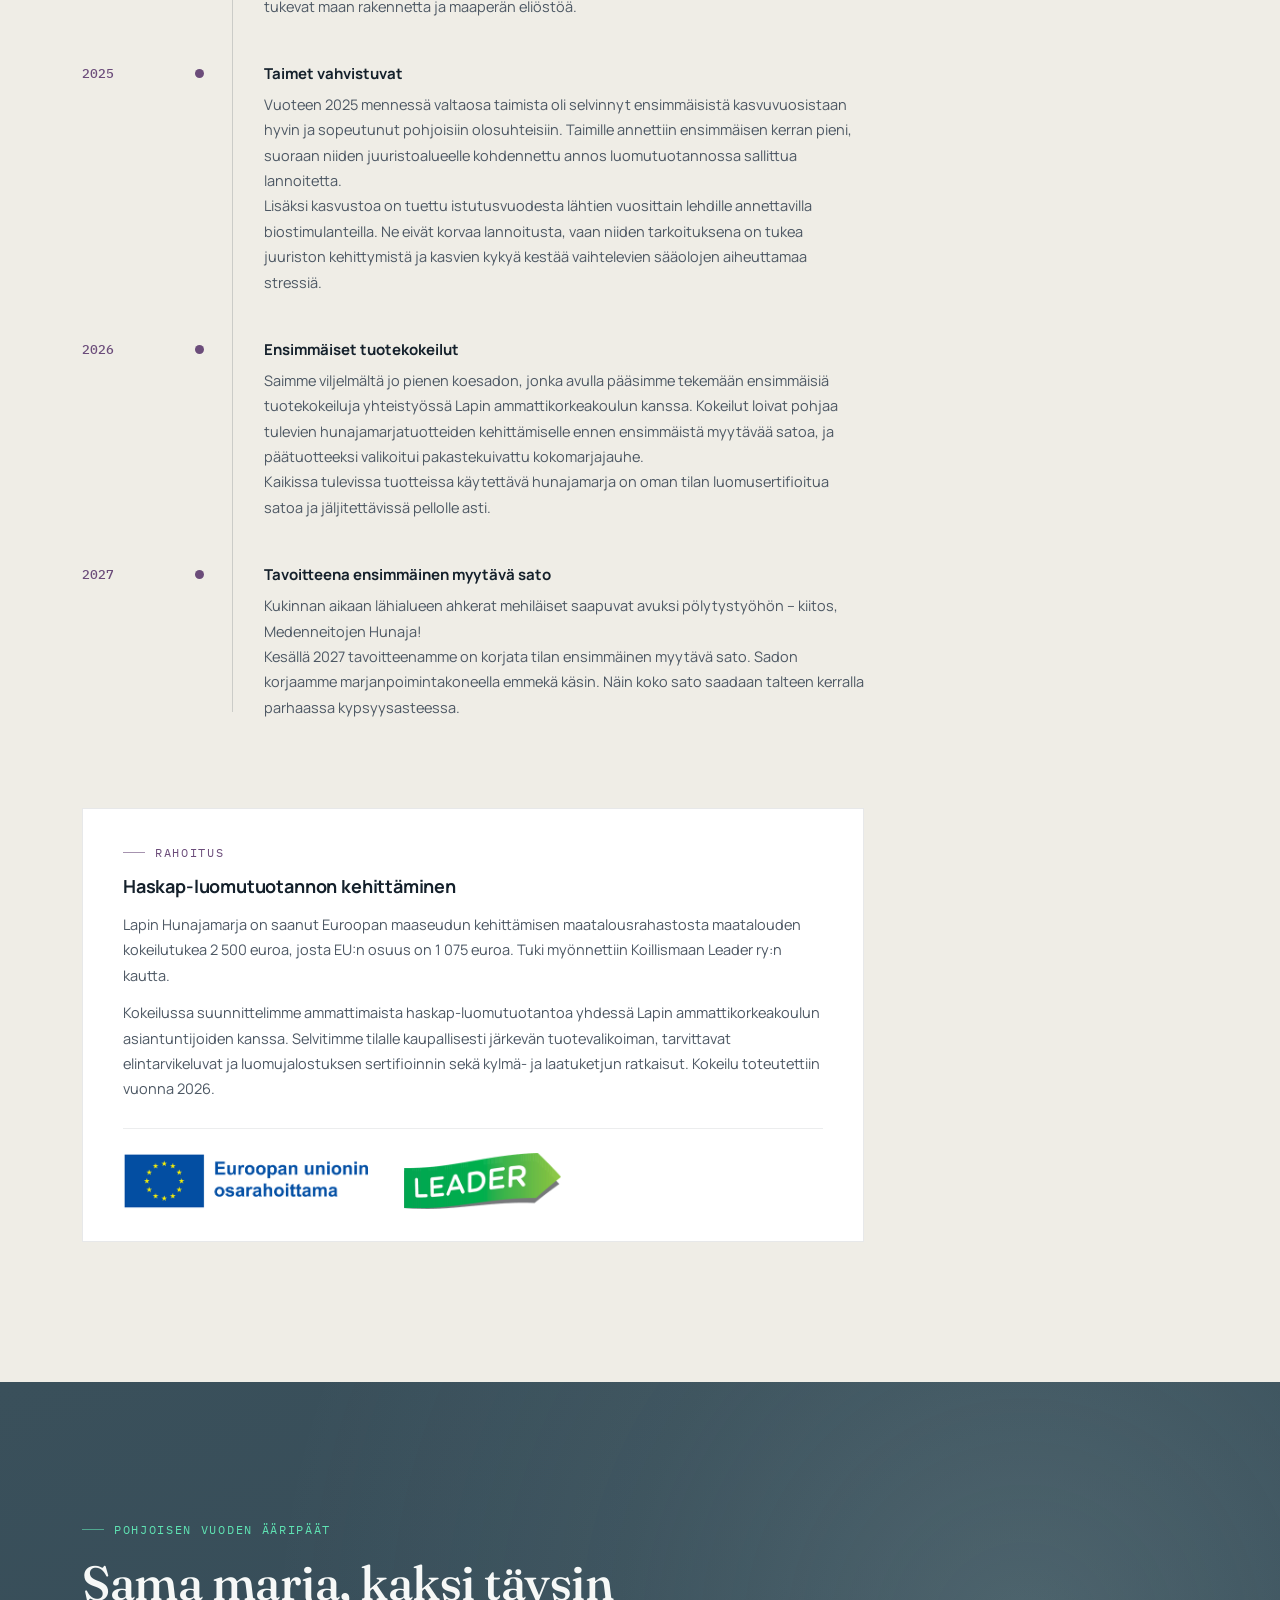
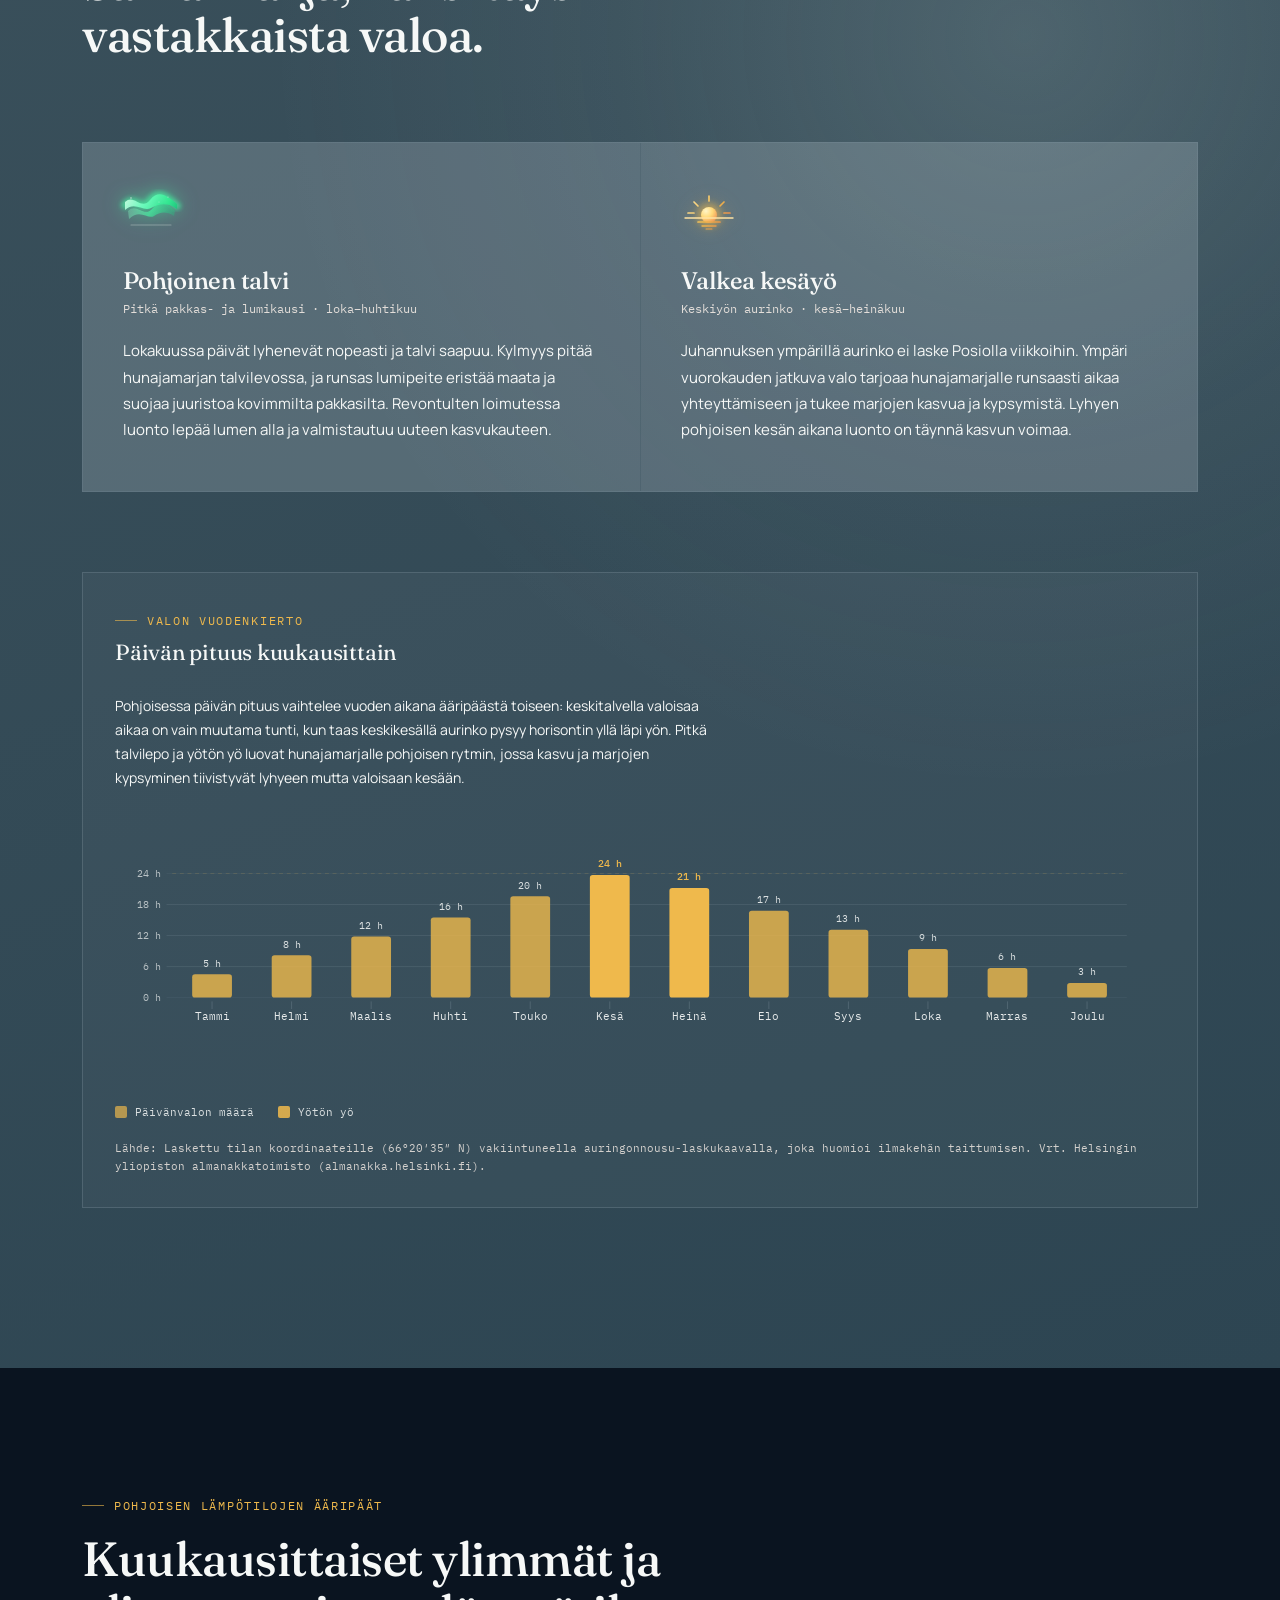
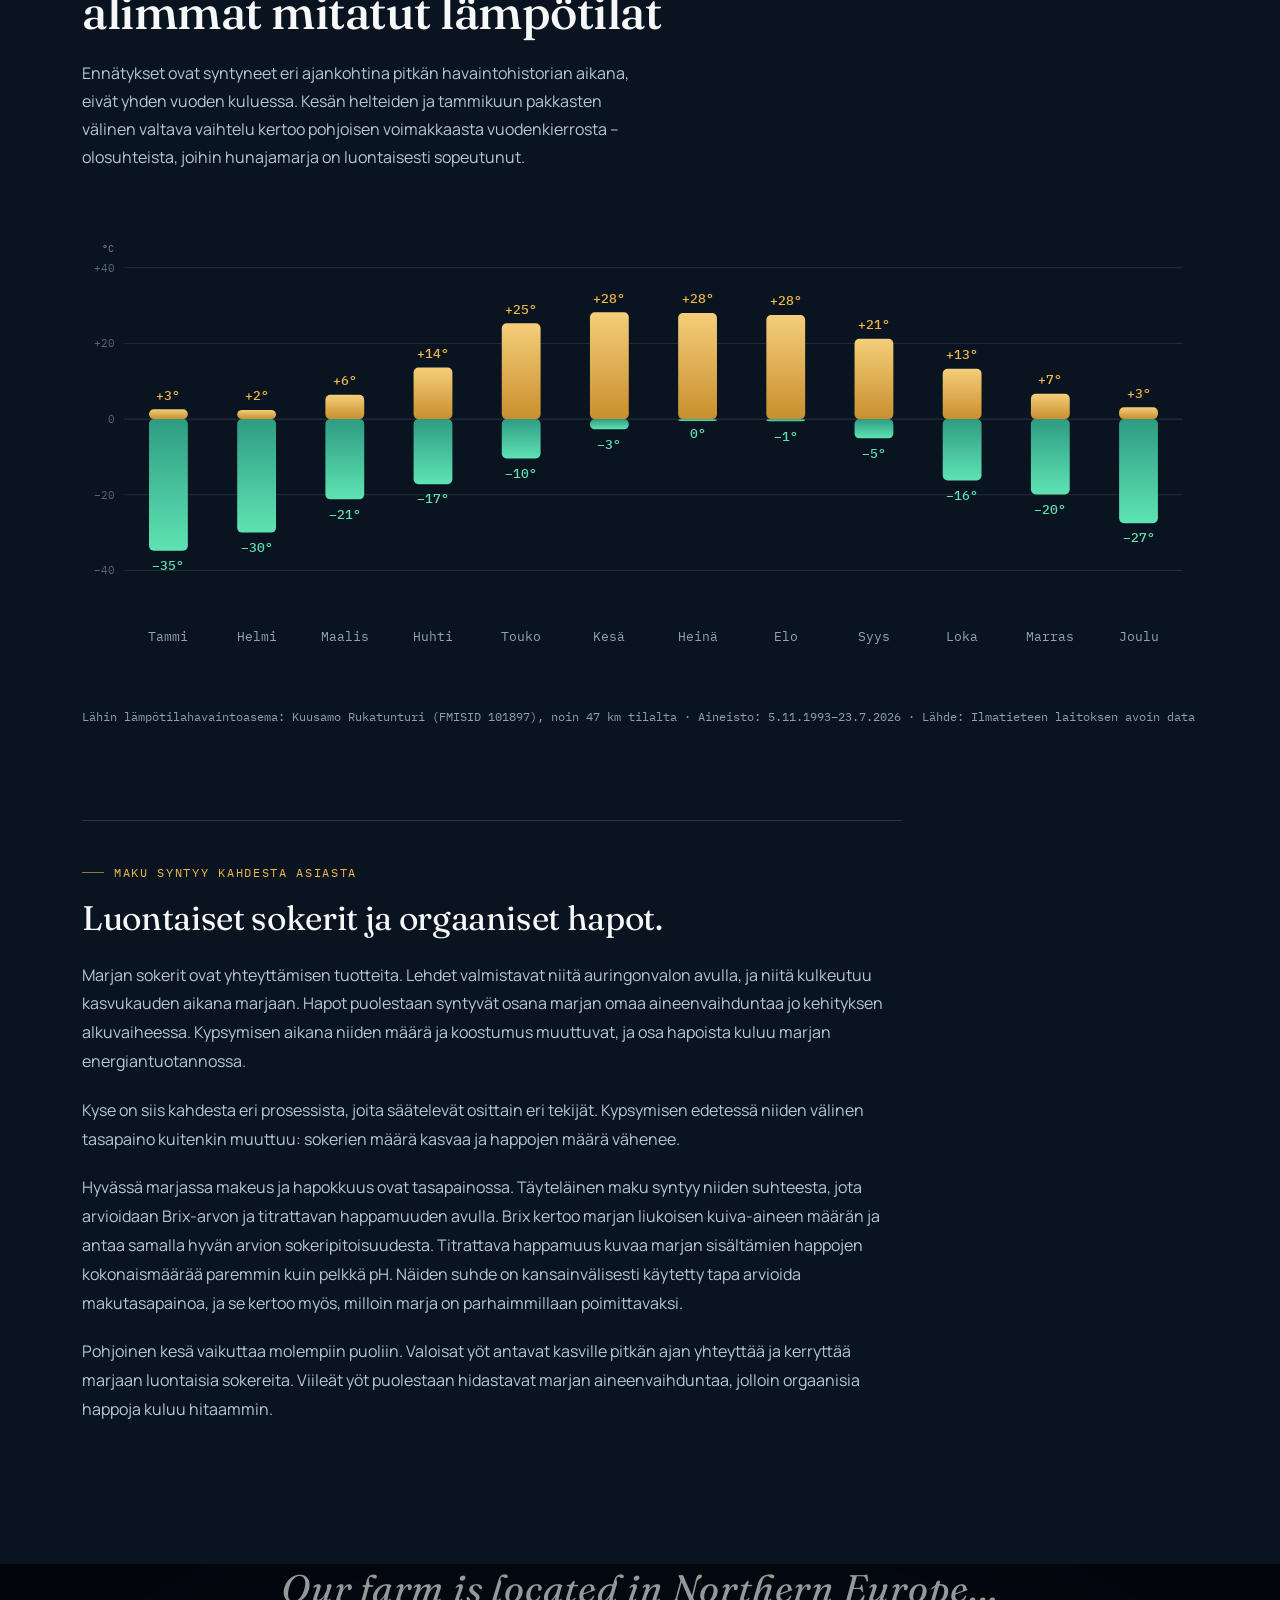
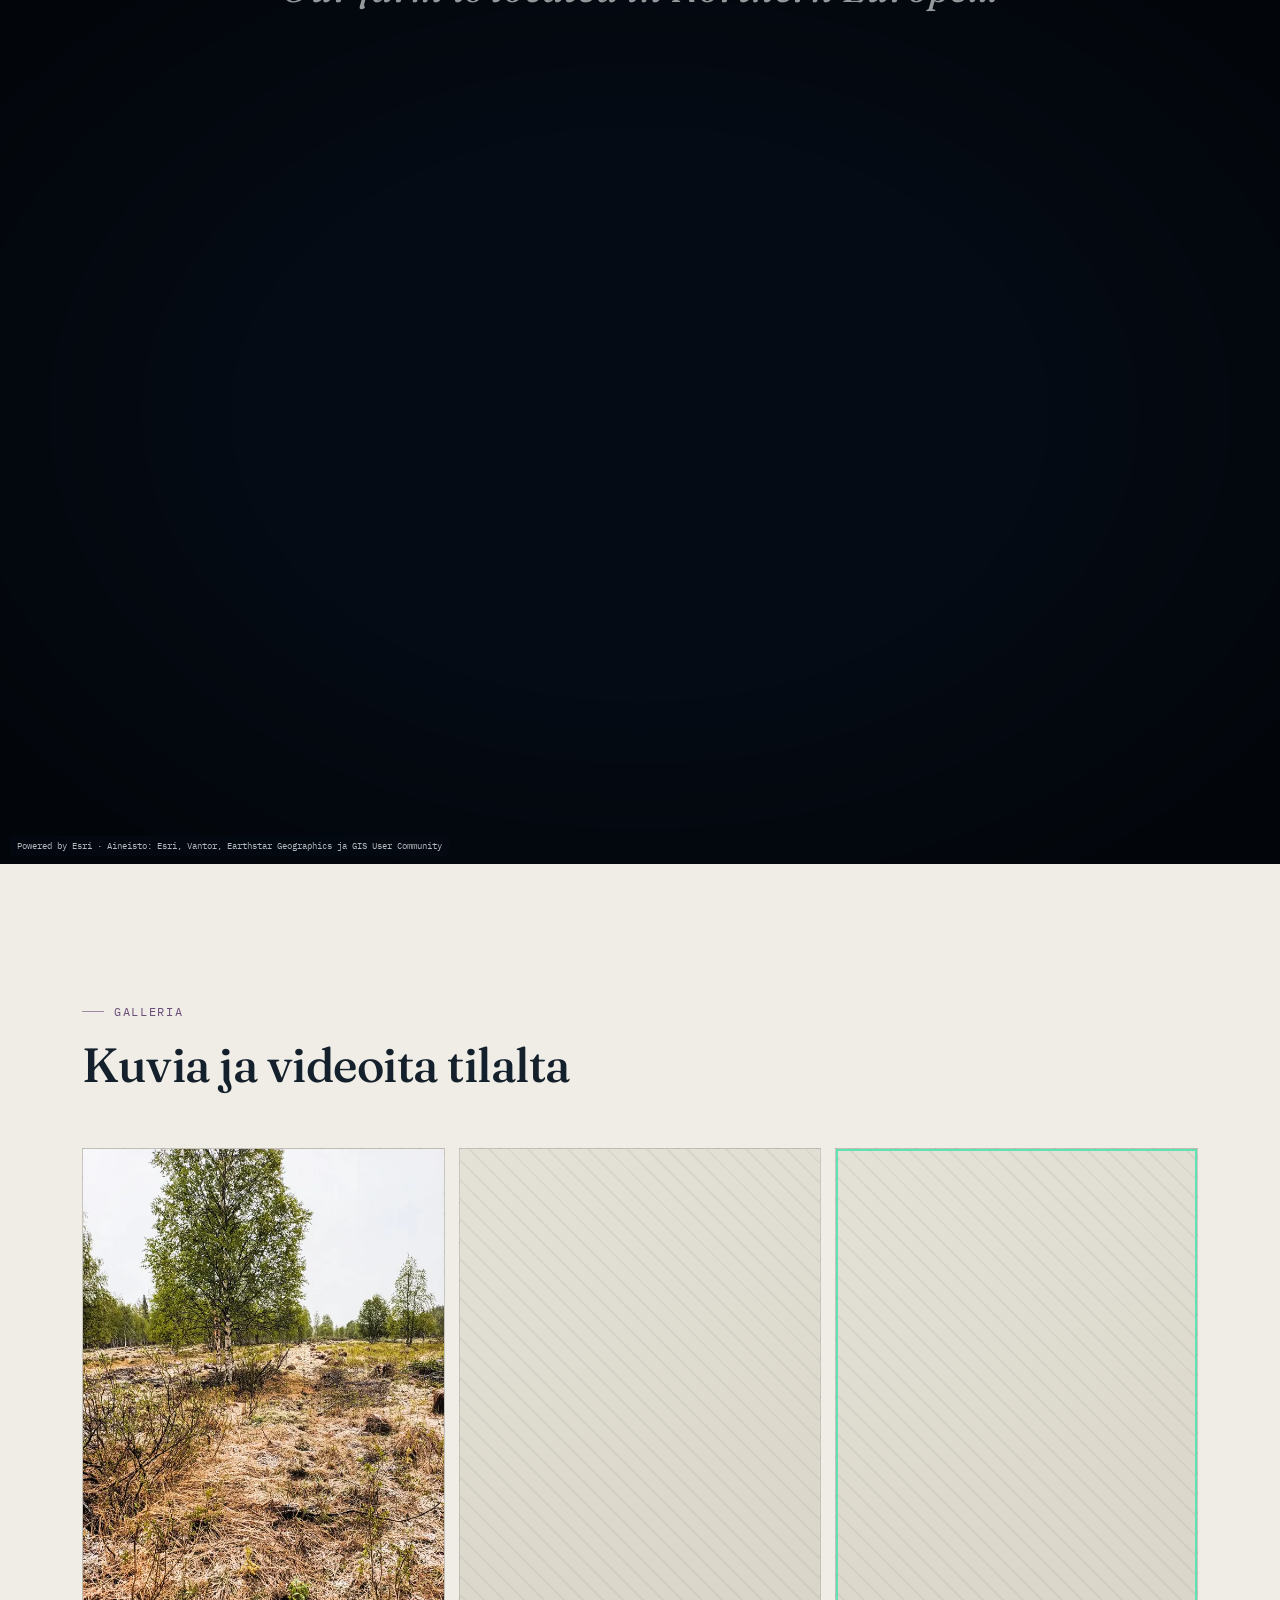
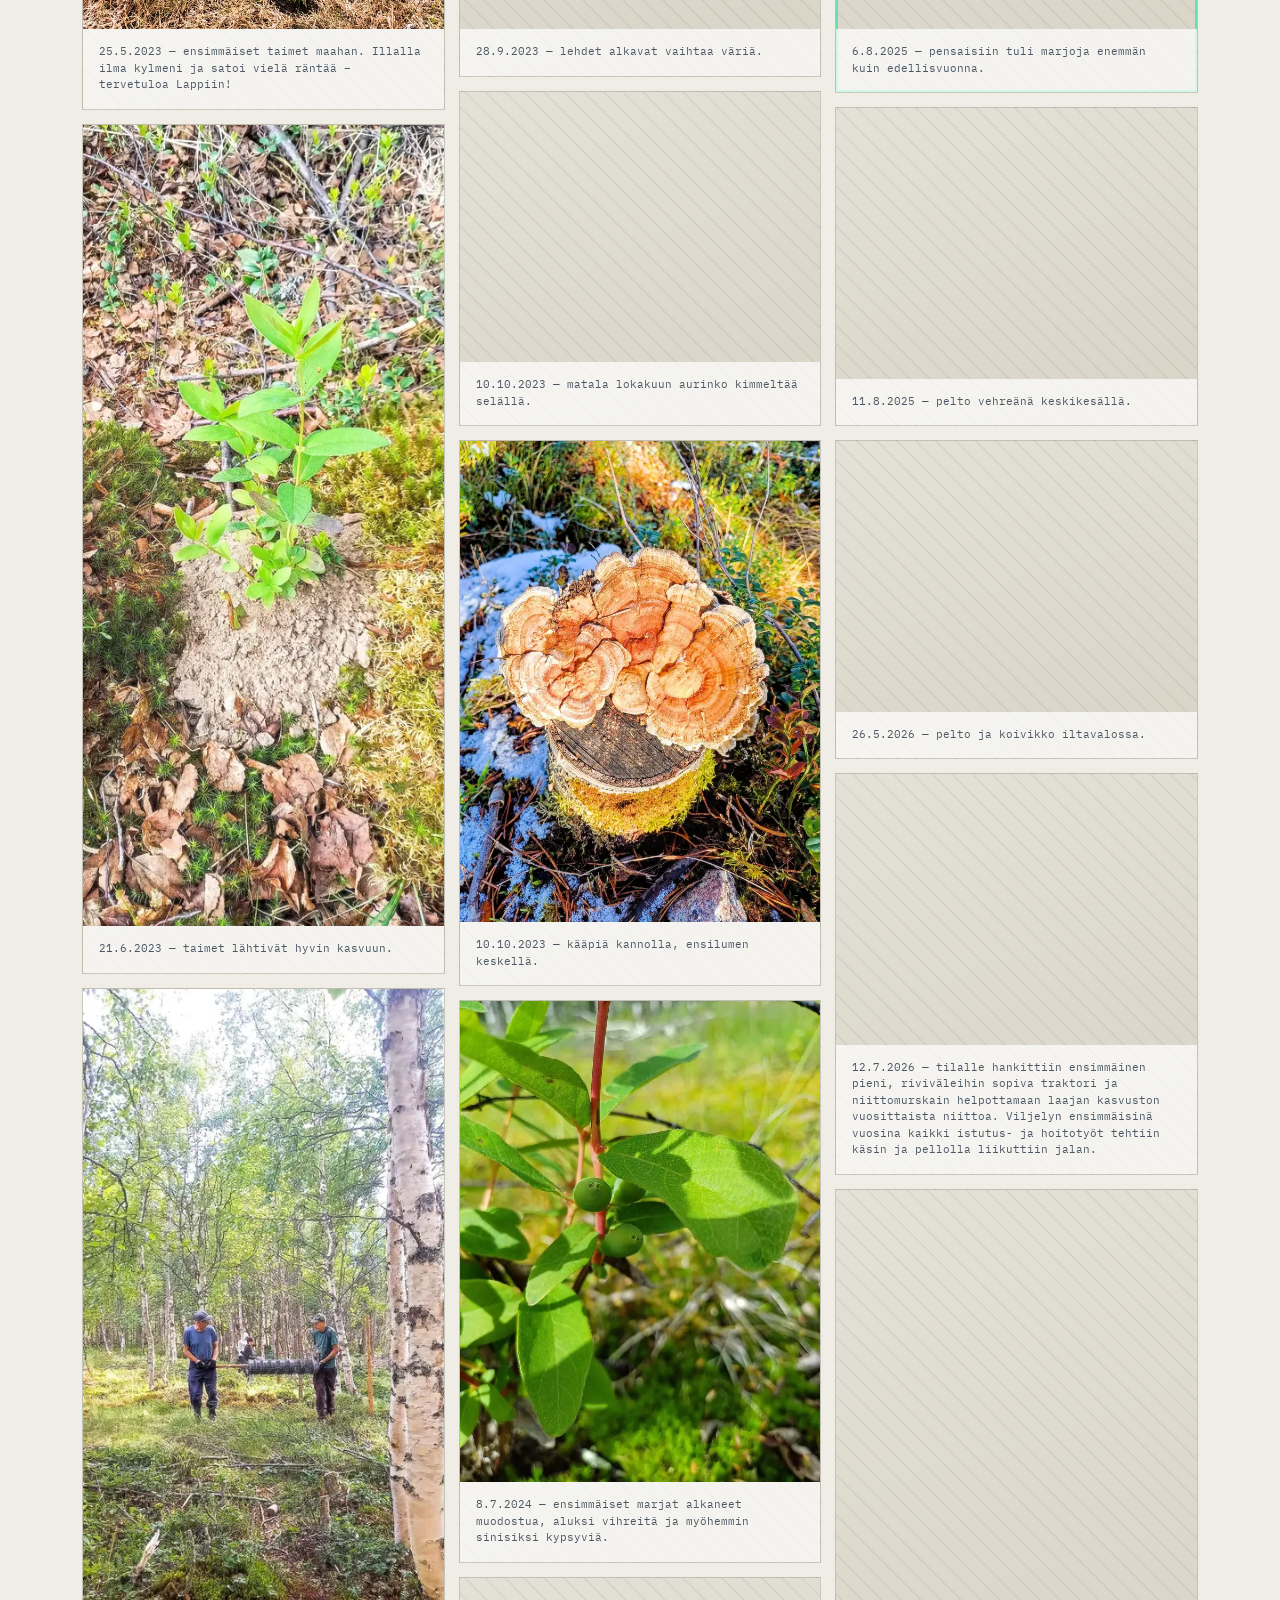
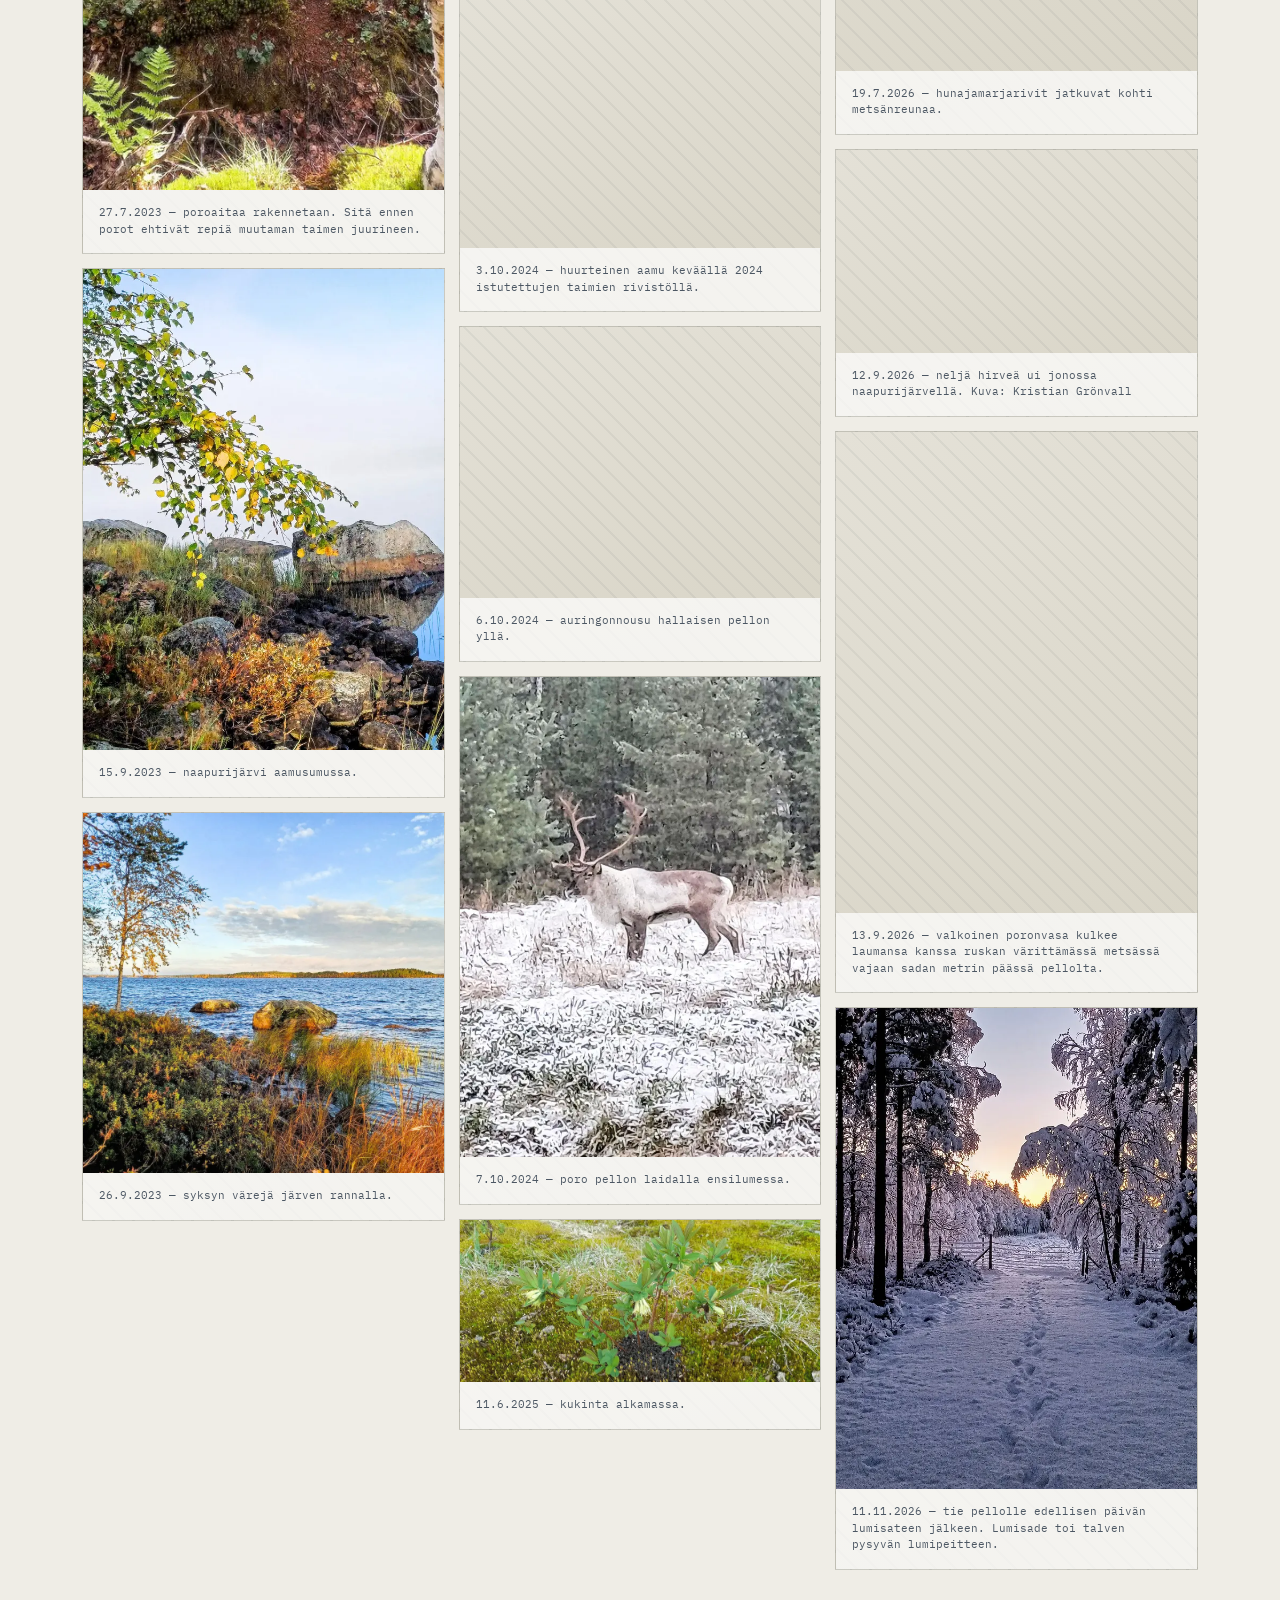
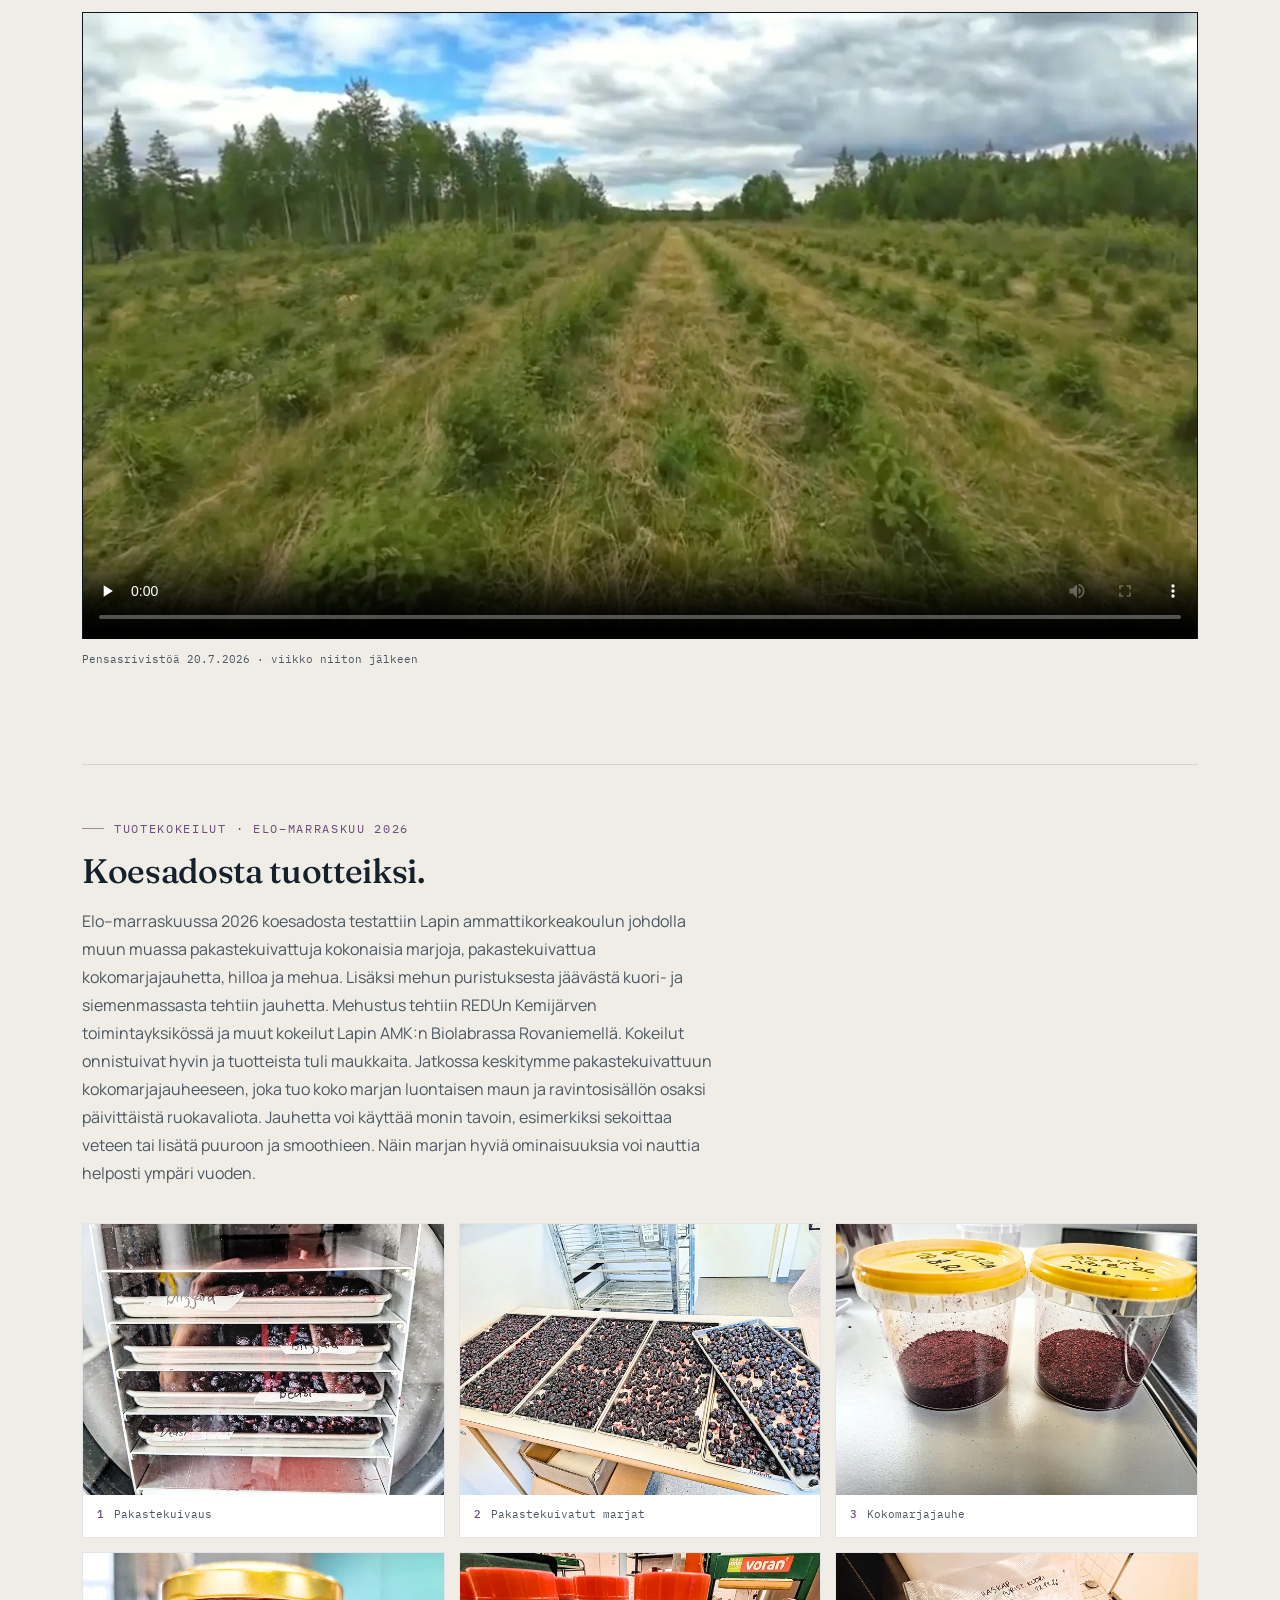
==== commit 58a008f7: "Add files via upload" ====
--- a/index.html
+++ b/index.html
@@ -276,7 +276,7 @@
         <div class="t-year">2026</div>
         <div class="t-body">
           <h4>Ensimmäiset tuotekokeilut</h4>
-          <p>Saimme viljelmältä jo pienen koesadon, jonka avulla pääsimme tekemään ensimmäisiä tuotekokeiluja yhteistyössä Lapin ammattikorkeakoulun kanssa. Kokeilut loivat pohjaa tulevien hunajamarjatuotteiden kehittämiselle ennen ensimmäistä myytävää satoa.</p>
+          <p>Saimme viljelmältä jo pienen koesadon, jonka avulla pääsimme tekemään ensimmäisiä tuotekokeiluja yhteistyössä Lapin ammattikorkeakoulun kanssa. Kokeilut loivat pohjaa tulevien hunajamarjatuotteiden kehittämiselle ennen ensimmäistä myytävää satoa, ja päätuotteeksi valikoitui pakastekuivattu kokomarjajauhe.</p>
           <p>Kaikissa tulevissa tuotteissa käytettävä hunajamarja on oman tilan luomusertifioitua satoa ja jäljitettävissä pellolle asti.</p>
         </div>
       </div>
@@ -545,7 +545,7 @@
 
       <div class="g-tile has-img featured reveal">
         <img decoding="async" loading="lazy" src="assets/gallery/gallery-14.webp" srcset="assets/gallery/gallery-14-mobile.webp 675w, assets/gallery/gallery-14.webp 1425w" sizes="(max-width: 520px) 100vw, (max-width: 820px) 50vw, (min-width: 1180px) 370px, 33vw" alt="Ensimmäiset hunajamarjat pensaassa elokuussa 2025" width="1425" height="1900">
-        <div class="g-caption">6.8.2025 — pensaisiin tuli marjoja enemmän kuin edellisvuonna. Ensimmäistä myytävää satoa odotetaan vuonna 2027.</div>
+        <div class="g-caption">6.8.2025 — pensaisiin tuli marjoja enemmän kuin edellisvuonna.</div>
       </div>
       <div class="g-tile has-img reveal">
         <img decoding="async" loading="lazy" src="assets/gallery/gallery-15.webp" srcset="assets/gallery/gallery-15-mobile.webp 900w, assets/gallery/gallery-15.webp 1900w" sizes="(max-width: 520px) 100vw, (max-width: 820px) 50vw, (min-width: 1180px) 370px, 33vw" alt="Vehreä hunajamarjapelto kesällä 2025" width="1900" height="1425">
@@ -587,7 +587,7 @@
       <div class="trials-head reveal">
         <div class="eyebrow">TUOTEKOKEILUT · ELO–MARRASKUU 2026</div>
         <h3>Koesadosta tuotteiksi.</h3>
-        <p>Elo–marraskuussa 2026 koesadosta testattiin Lapin ammattikorkeakoulun johdolla muun muassa pakastekuivattuja kokonaisia marjoja, pakastekuivattua kokomarjajauhetta, hilloa ja mehua. Lisäksi mehun puristuksesta jäävästä kuori- ja siemenmassasta tehtiin jauhetta. Mehustus tehtiin REDUn Kemijärven toimintayksikössä ja muut kokeilut Lapin AMK:n Biolabrassa Rovaniemellä. Kokeilut onnistuivat hyvin ja tuotteista tuli maukkaita.</p>
+        <p>Elo–marraskuussa 2026 koesadosta testattiin Lapin ammattikorkeakoulun johdolla muun muassa pakastekuivattuja kokonaisia marjoja, pakastekuivattua kokomarjajauhetta, hilloa ja mehua. Lisäksi mehun puristuksesta jäävästä kuori- ja siemenmassasta tehtiin jauhetta. Mehustus tehtiin REDUn Kemijärven toimintayksikössä ja muut kokeilut Lapin AMK:n Biolabrassa Rovaniemellä. Kokeilut onnistuivat hyvin ja tuotteista tuli maukkaita. Jatkossa keskitymme pakastekuivattuun kokomarjajauheeseen, joka tuo koko marjan luontaisen maun ja ravintosisällön osaksi päivittäistä ruokavaliota. Jauhetta voi käyttää monin tavoin, esimerkiksi sekoittaa veteen tai lisätä puuroon ja smoothieen. Näin marjan hyviä ominaisuuksia voi nauttia helposti ympäri vuoden.</p>
       </div>
       <div class="trials-grid">
         <figure class="trial-tile reveal">
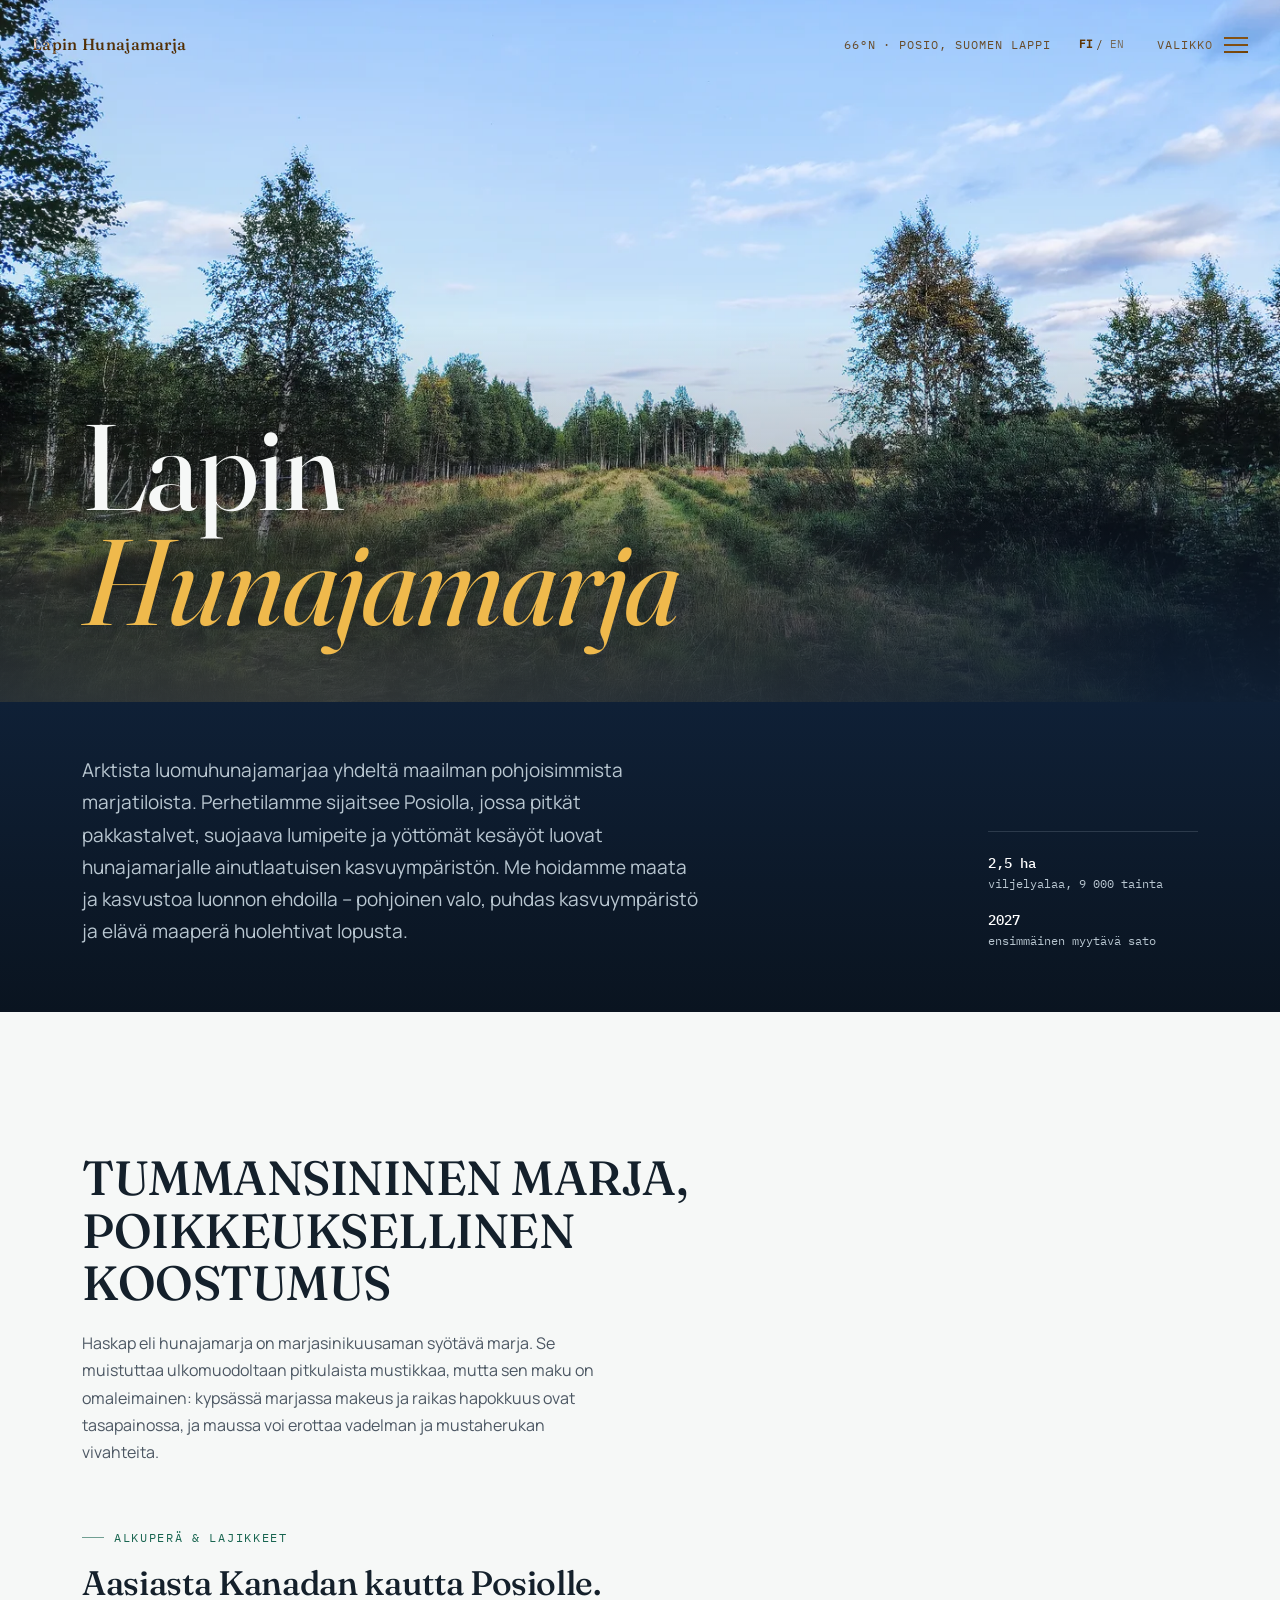
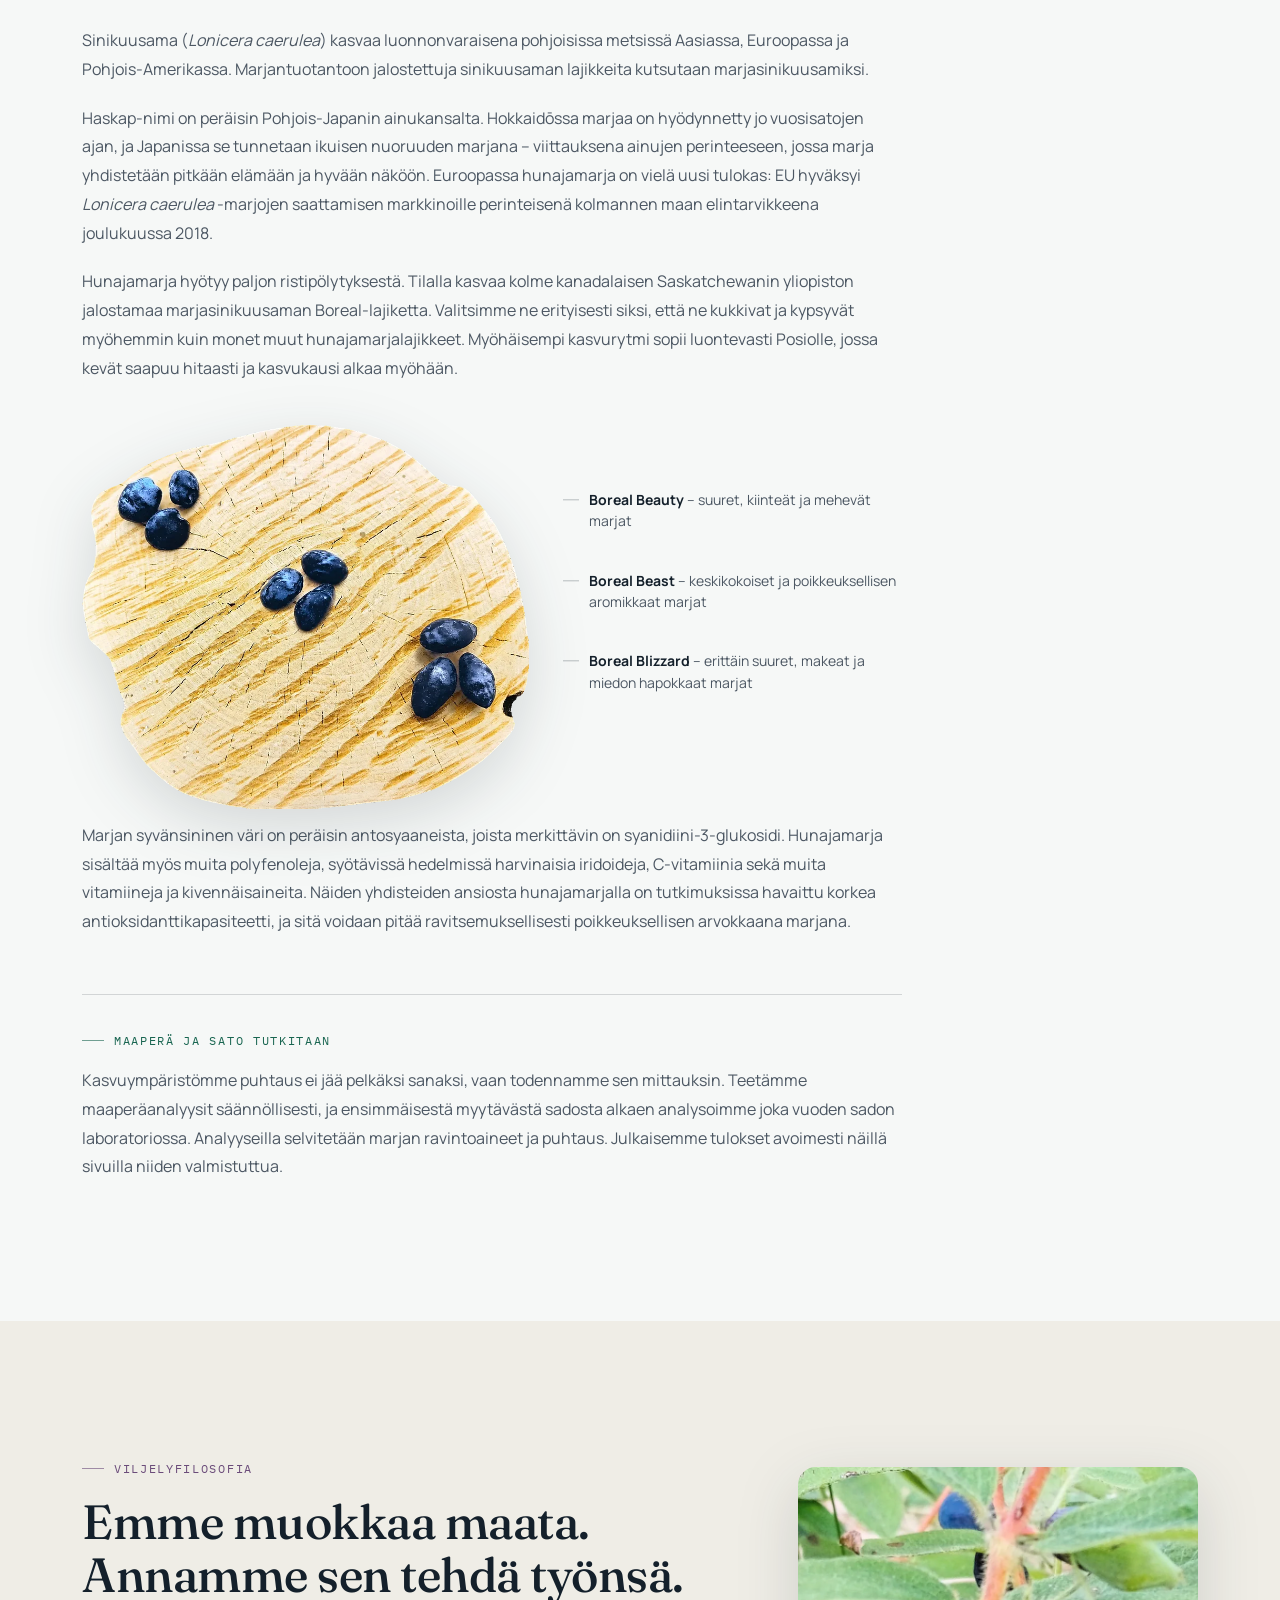
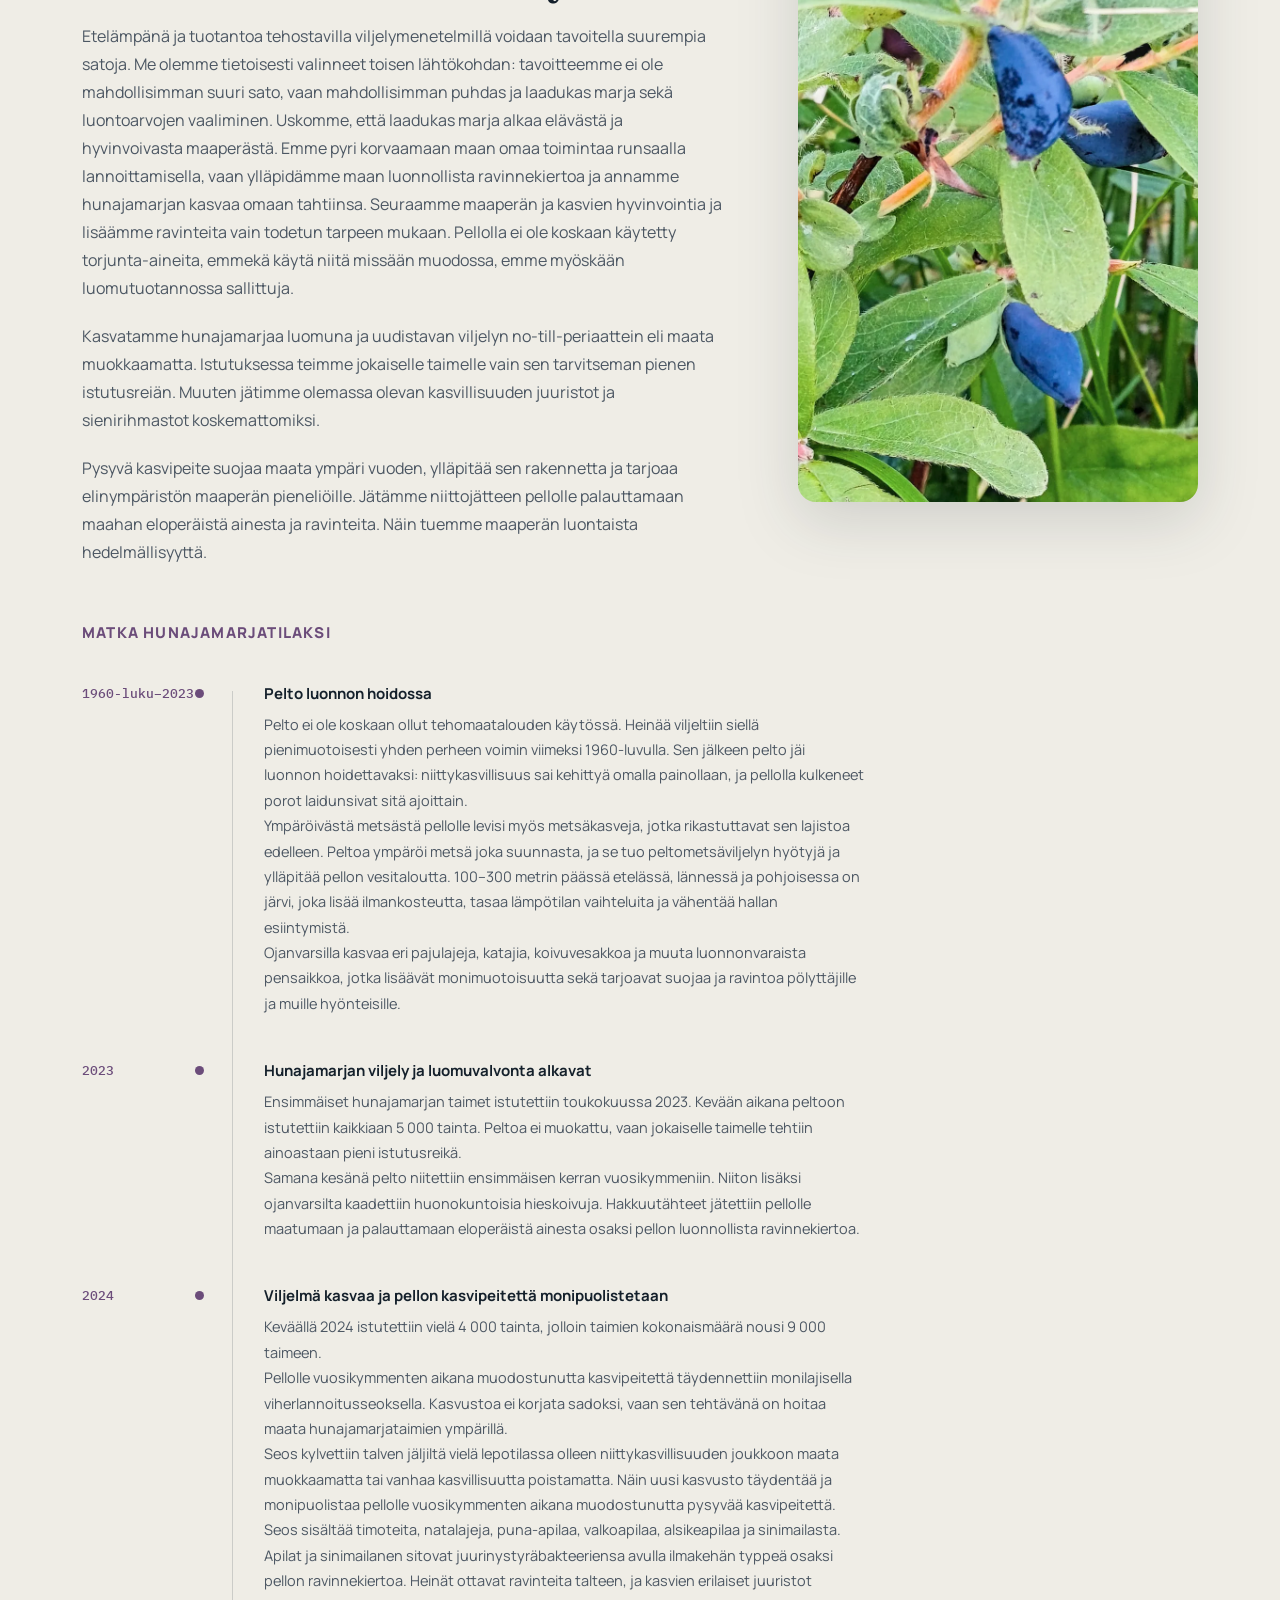
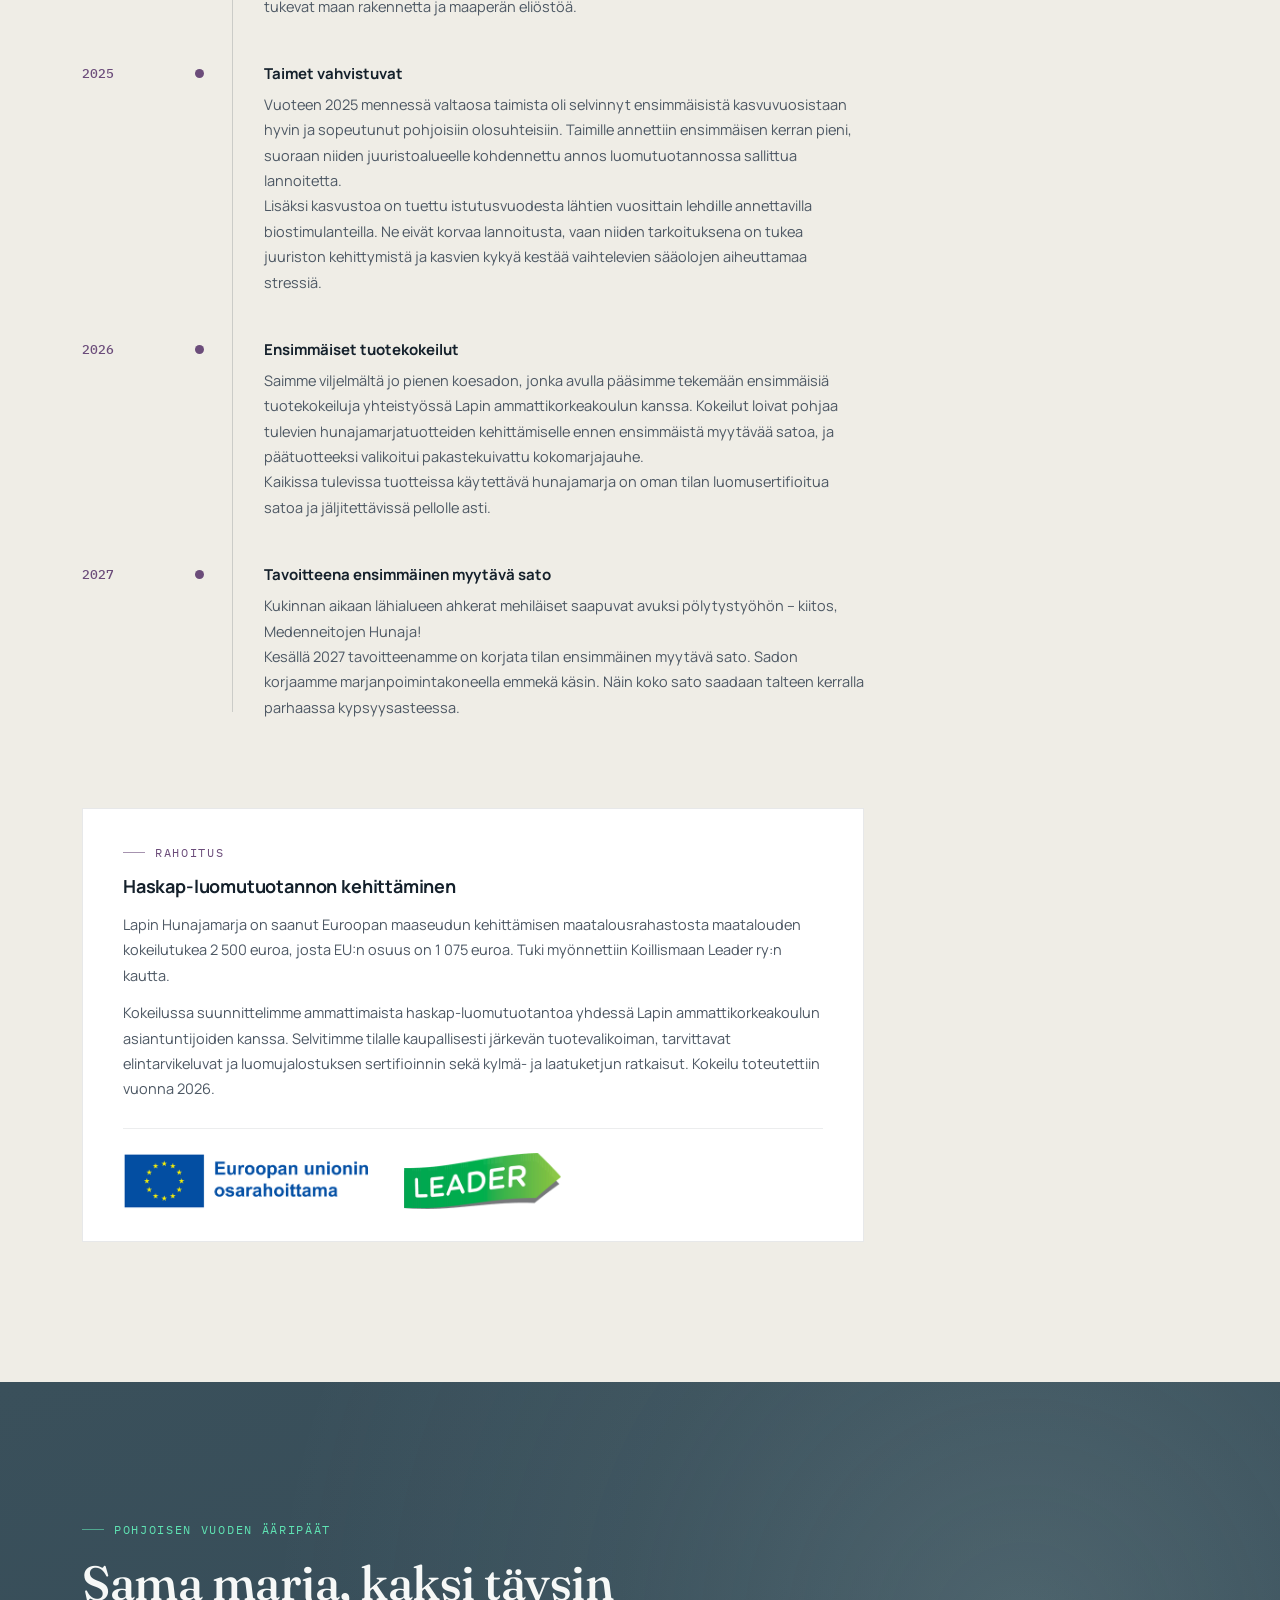
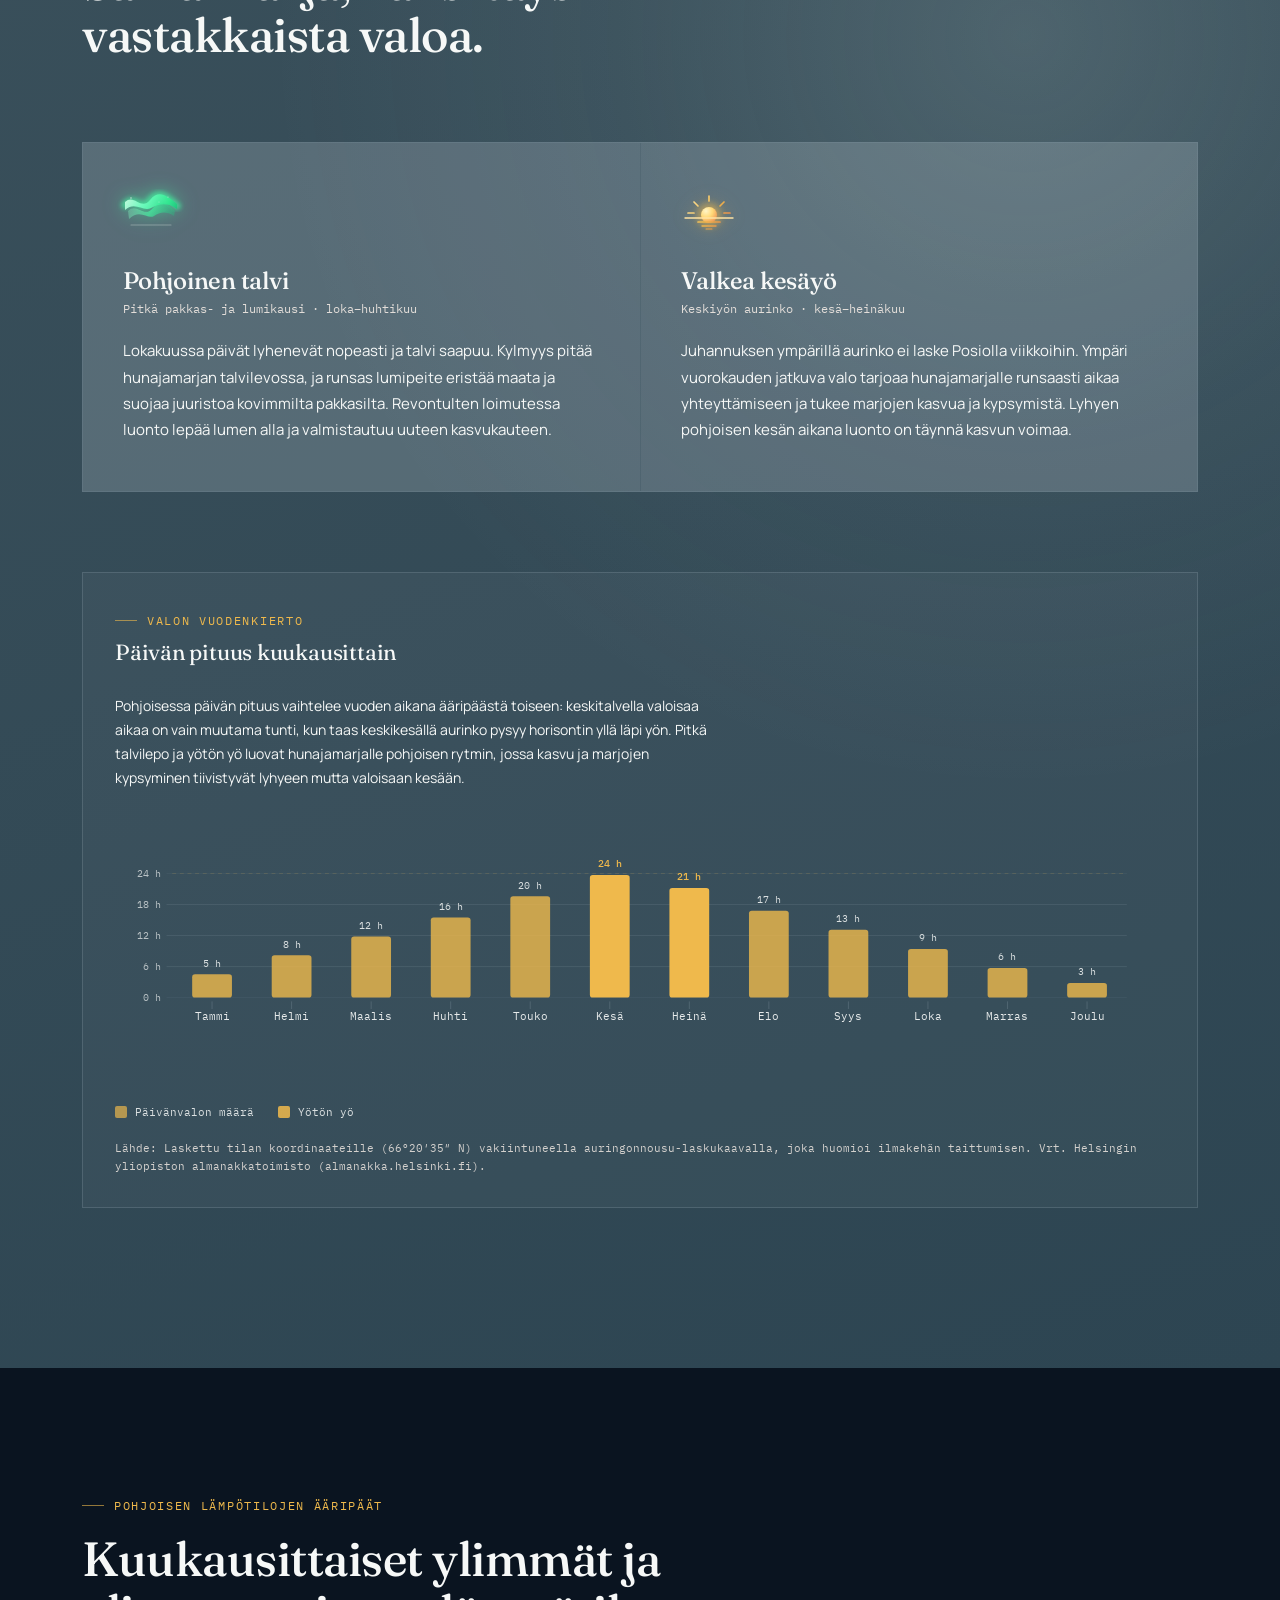
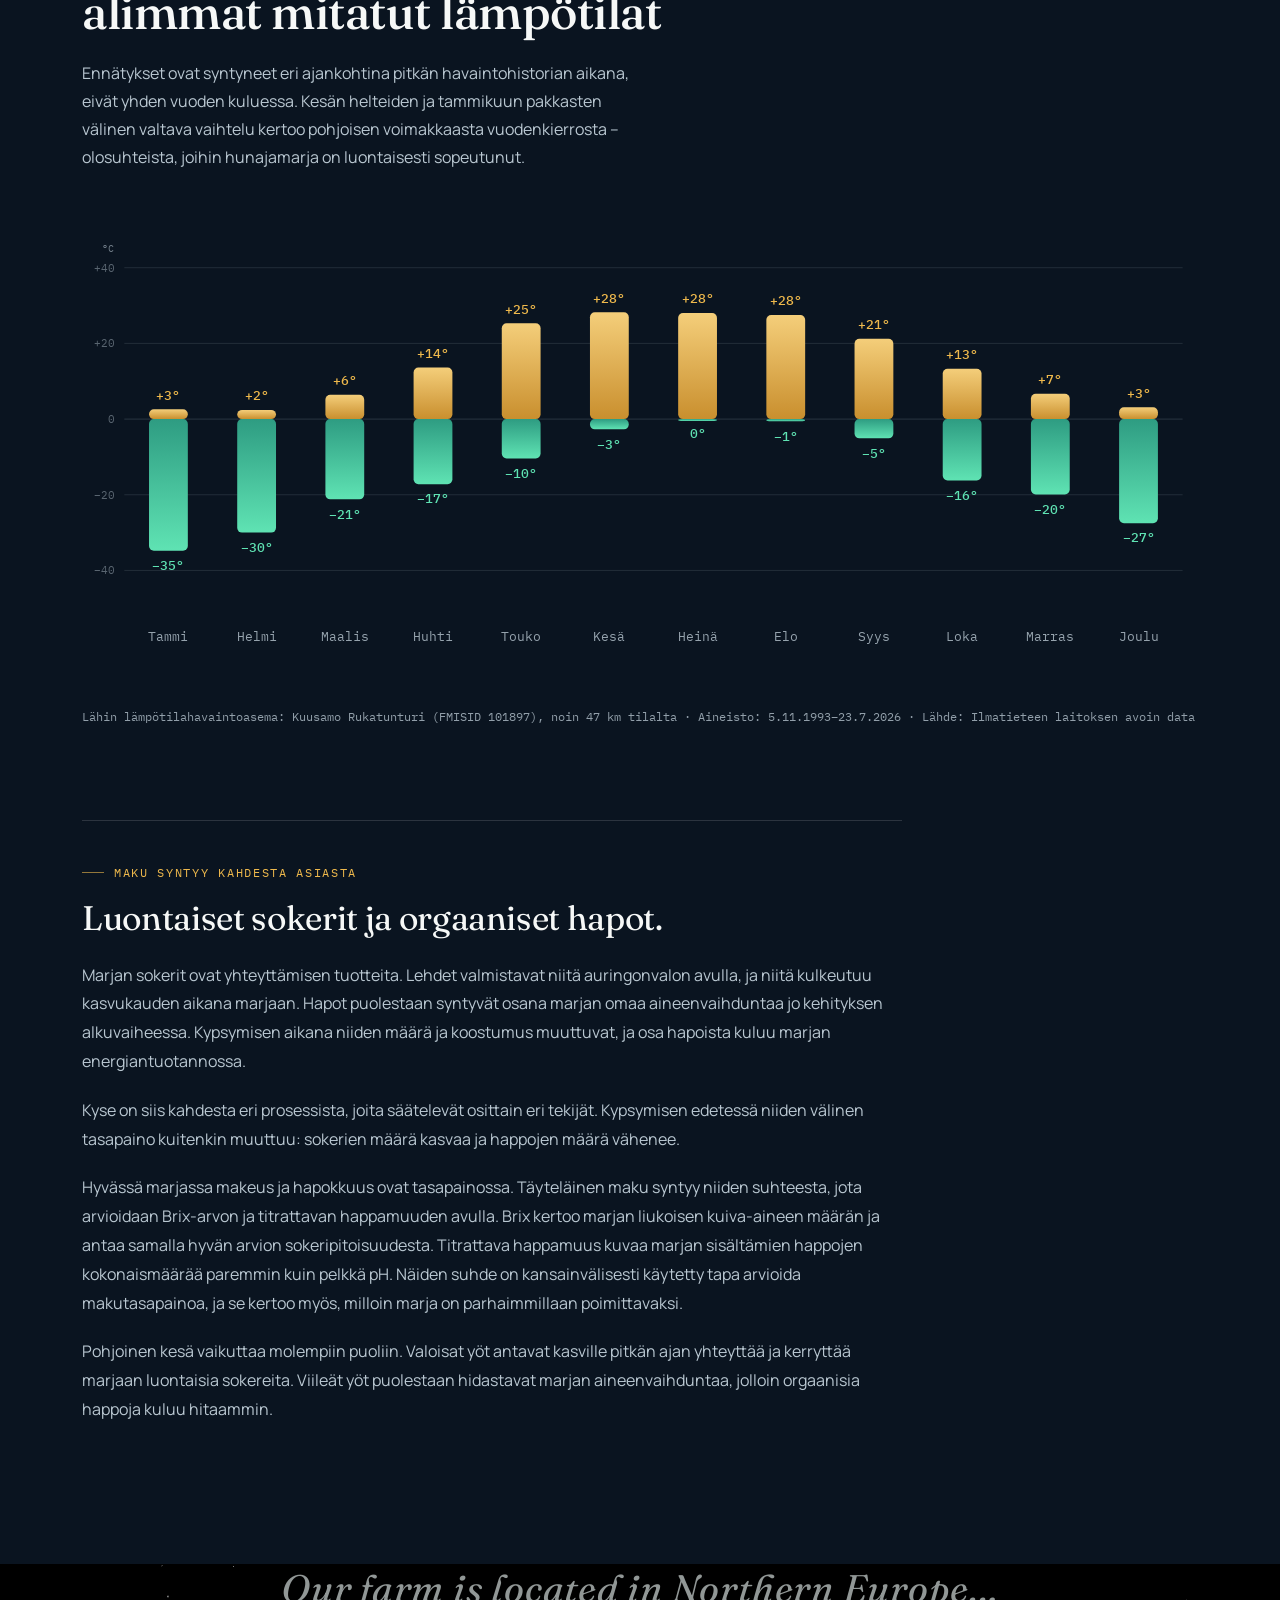
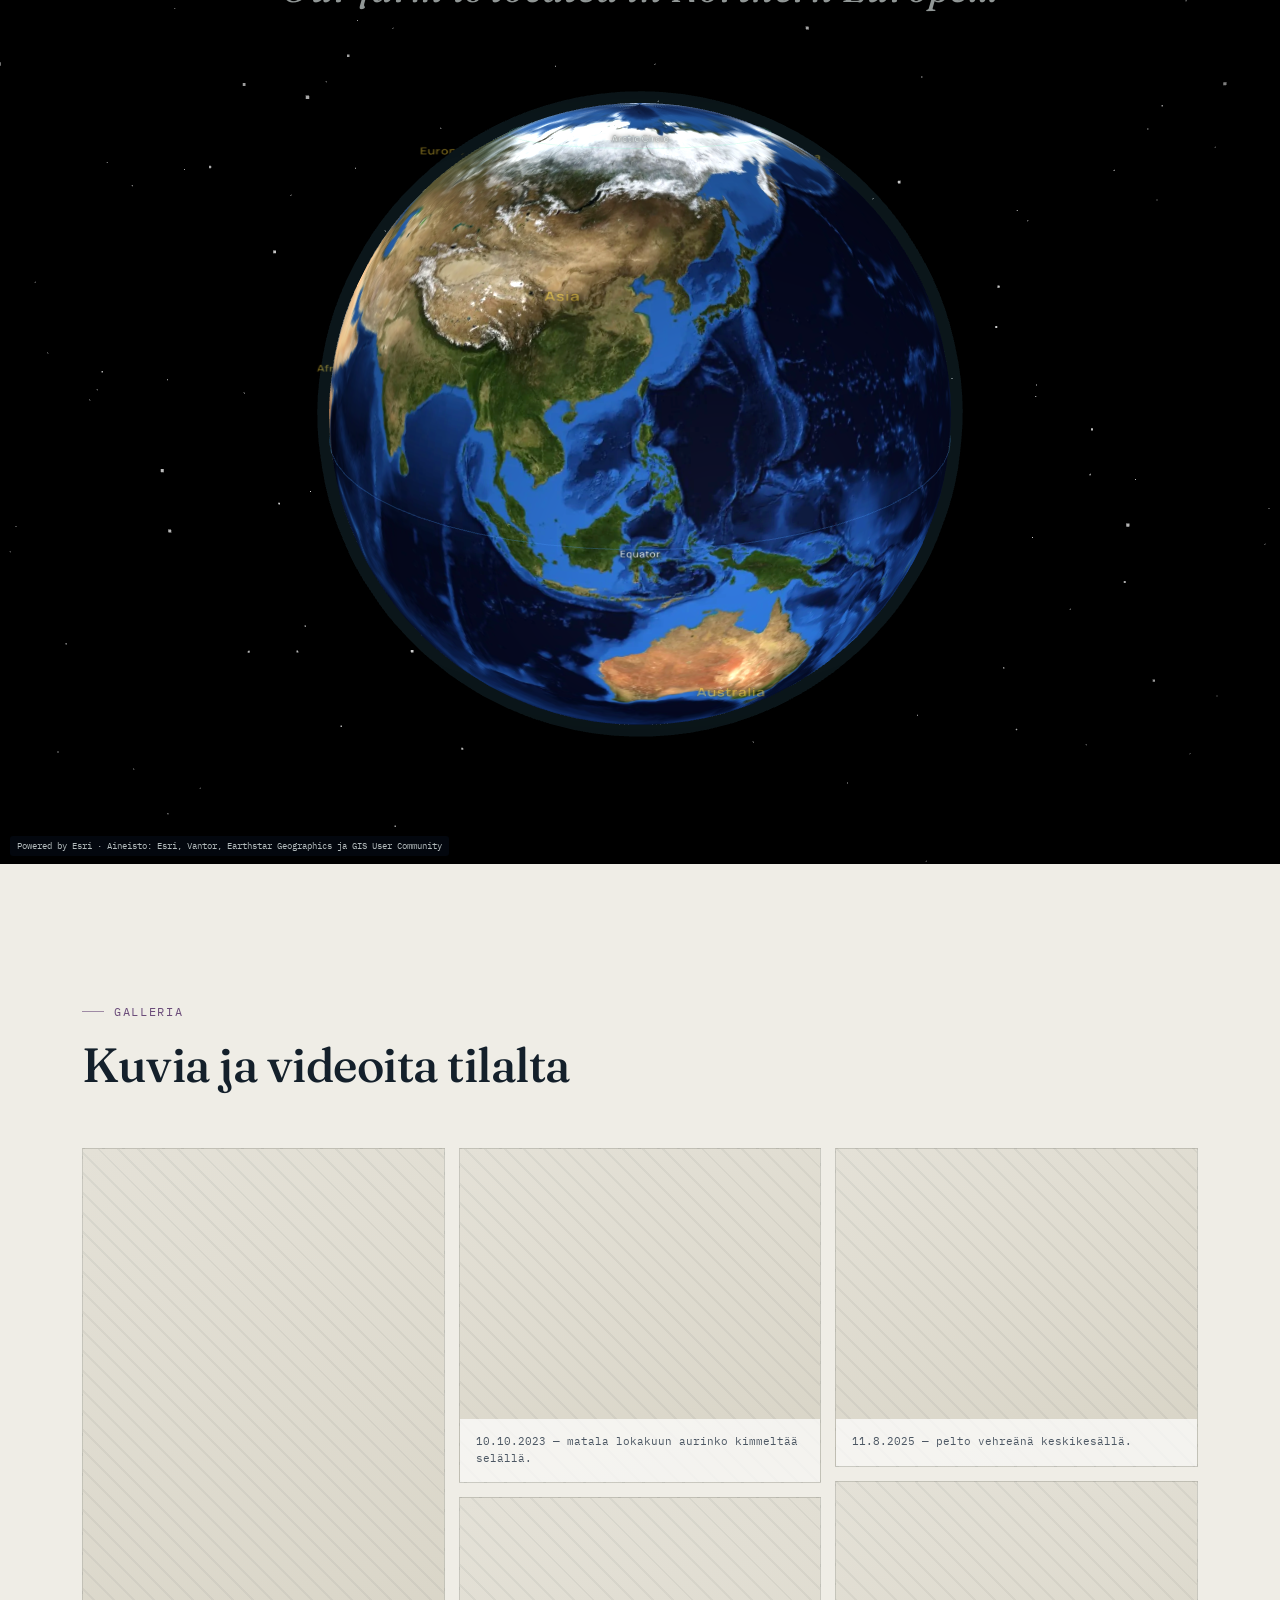
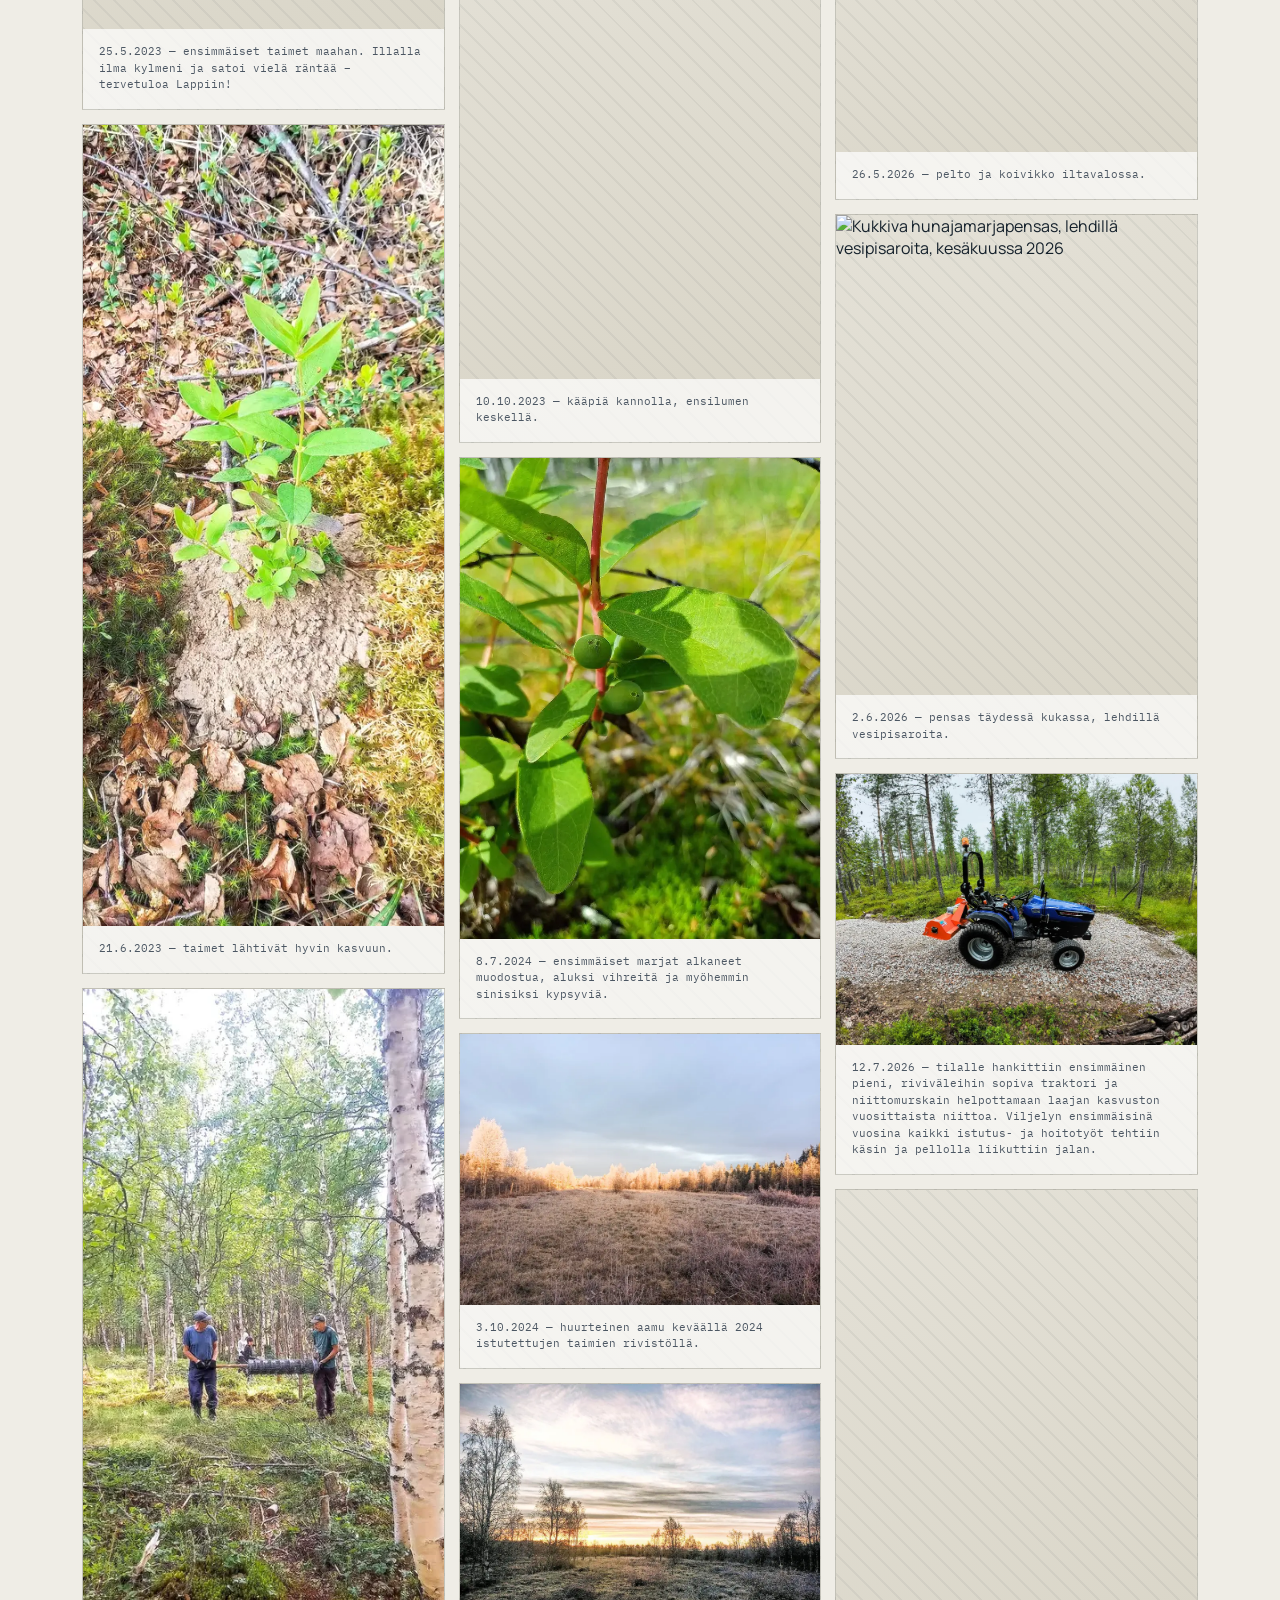
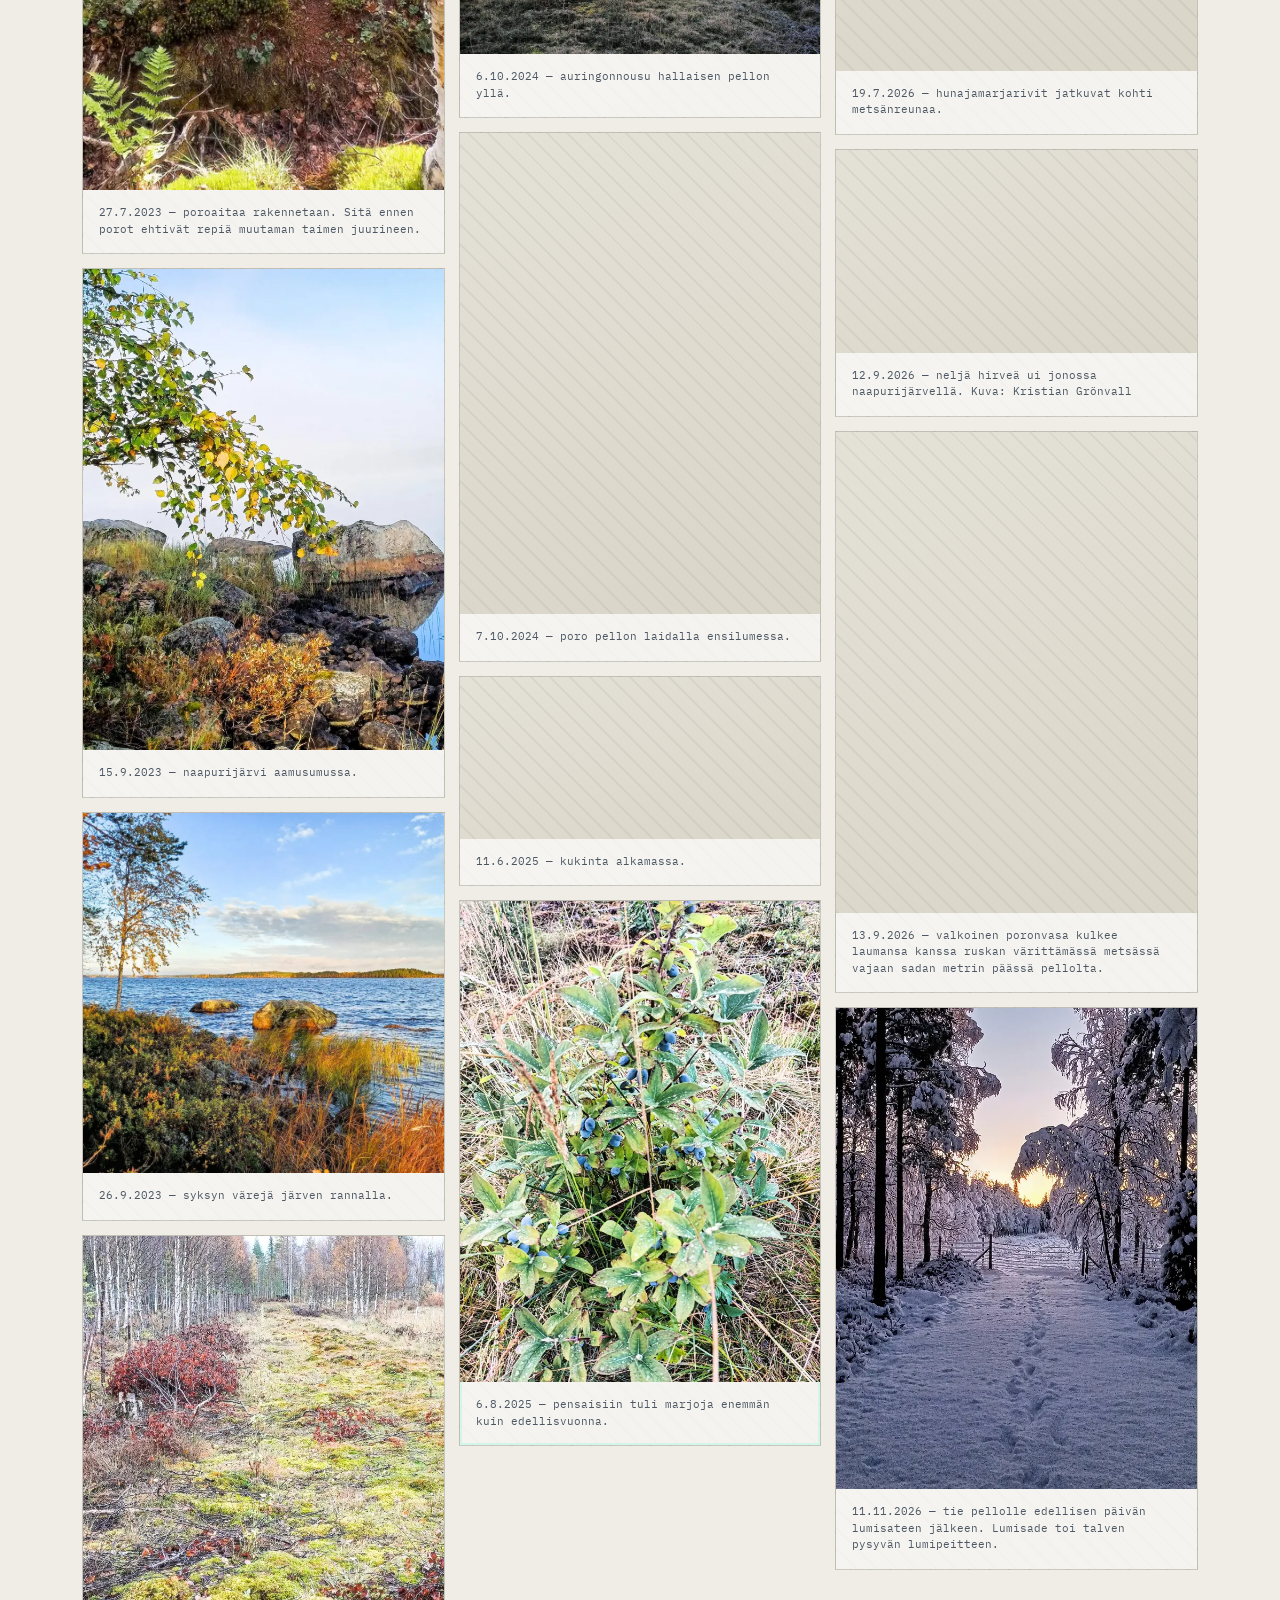
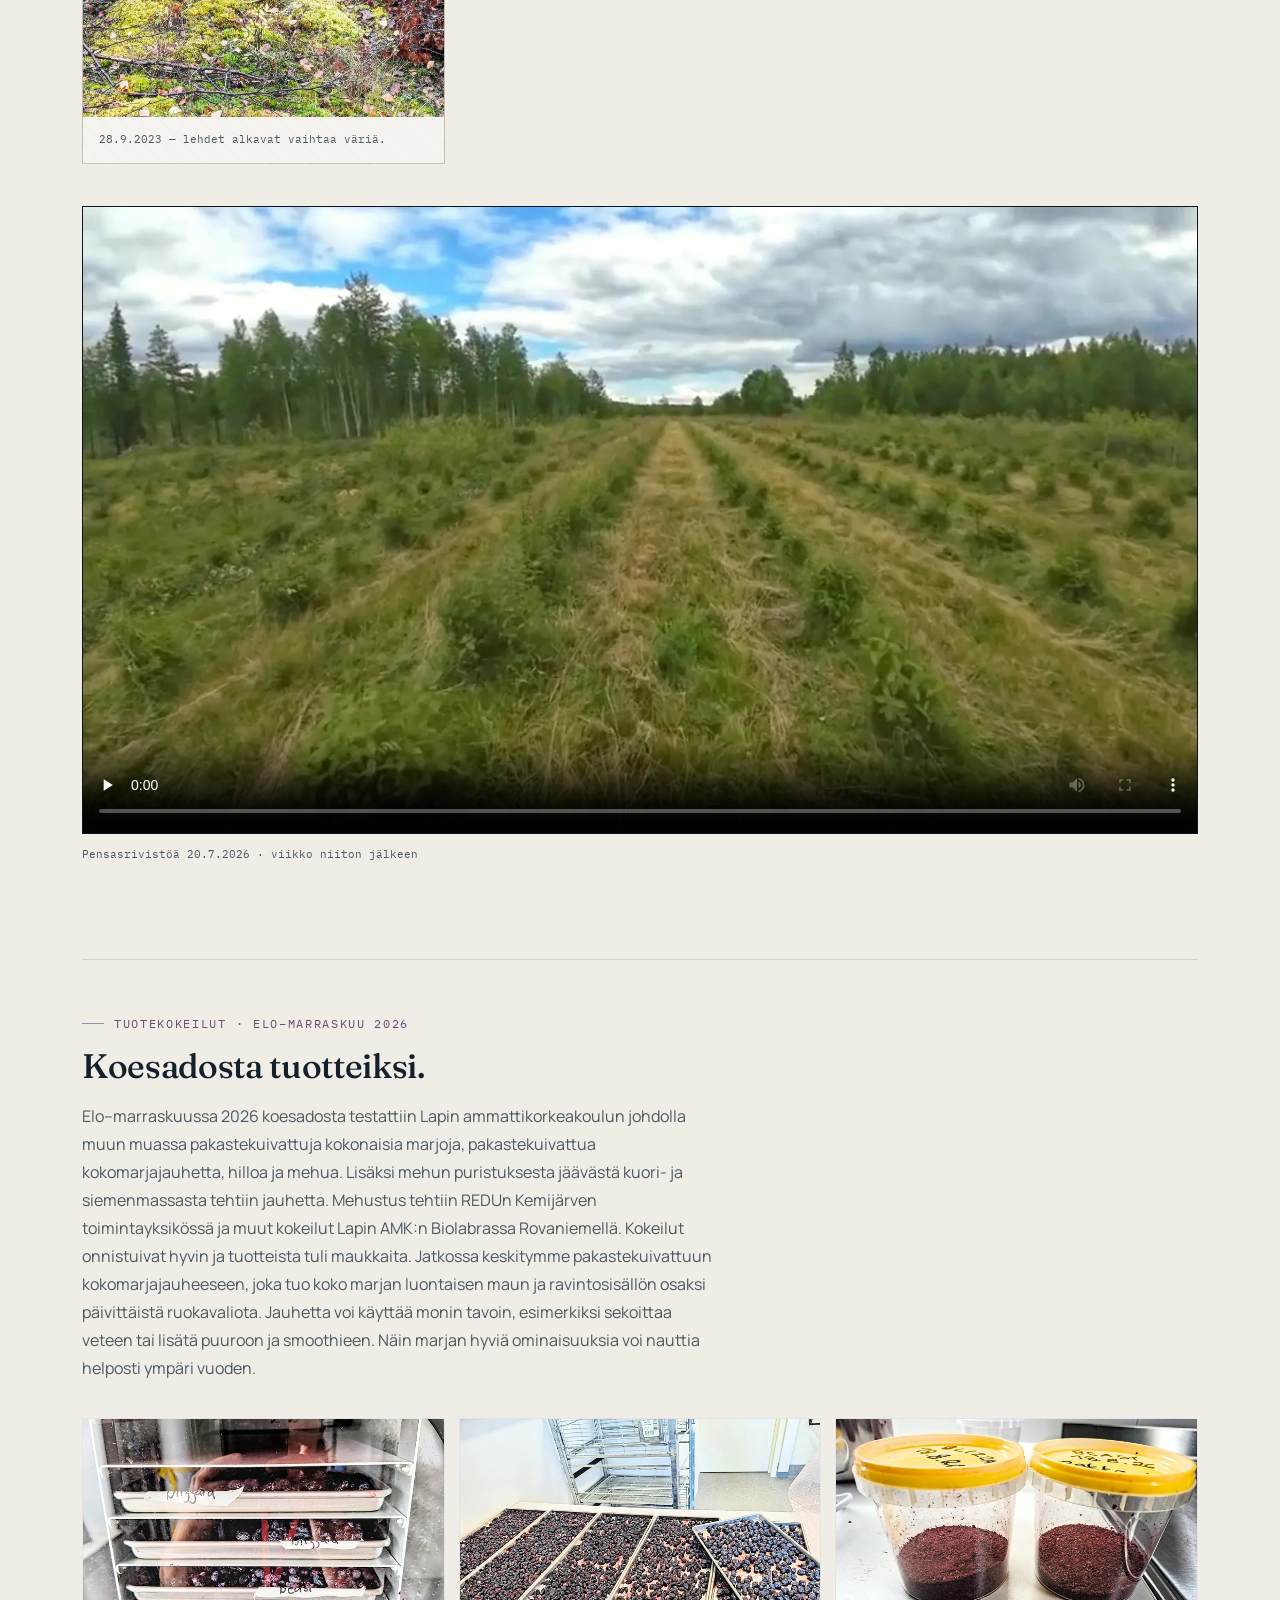
==== commit f0abf3b5: "Add files via upload" ====
--- a/index.html
+++ b/index.html
@@ -556,6 +556,10 @@
         <div class="g-caption">26.5.2026 — pelto ja koivikko iltavalossa.</div>
       </div>
       <div class="g-tile has-img reveal">
+        <img decoding="async" loading="lazy" src="assets/gallery/gallery-22.webp" srcset="assets/gallery/gallery-22-mobile.webp 675w, assets/gallery/gallery-22.webp 1200w" sizes="(max-width: 520px) 100vw, (max-width: 820px) 50vw, (min-width: 1180px) 370px, 33vw" alt="Kukkiva hunajamarjapensas, lehdillä vesipisaroita, kesäkuussa 2026" width="1200" height="1600">
+        <div class="g-caption">2.6.2026 — pensas täydessä kukassa, lehdillä vesipisaroita.</div>
+      </div>
+      <div class="g-tile has-img reveal">
         <img decoding="async" loading="lazy" src="assets/gallery/gallery-17.webp" srcset="assets/gallery/gallery-17-mobile.webp 900w, assets/gallery/gallery-17.webp 2000w" sizes="(max-width: 520px) 100vw, (max-width: 820px) 50vw, (min-width: 1180px) 370px, 33vw" alt="Tilan ensimmäinen traktori ja riviväliniittokone metsän laidassa" width="2000" height="1500">
         <div class="g-caption">12.7.2026 — tilalle hankittiin ensimmäinen pieni, riviväleihin sopiva traktori ja niittomurskain helpottamaan laajan kasvuston vuosittaista niittoa. Viljelyn ensimmäisinä vuosina kaikki istutus- ja hoitotyöt tehtiin käsin ja pellolla liikuttiin jalan.</div>
       </div>
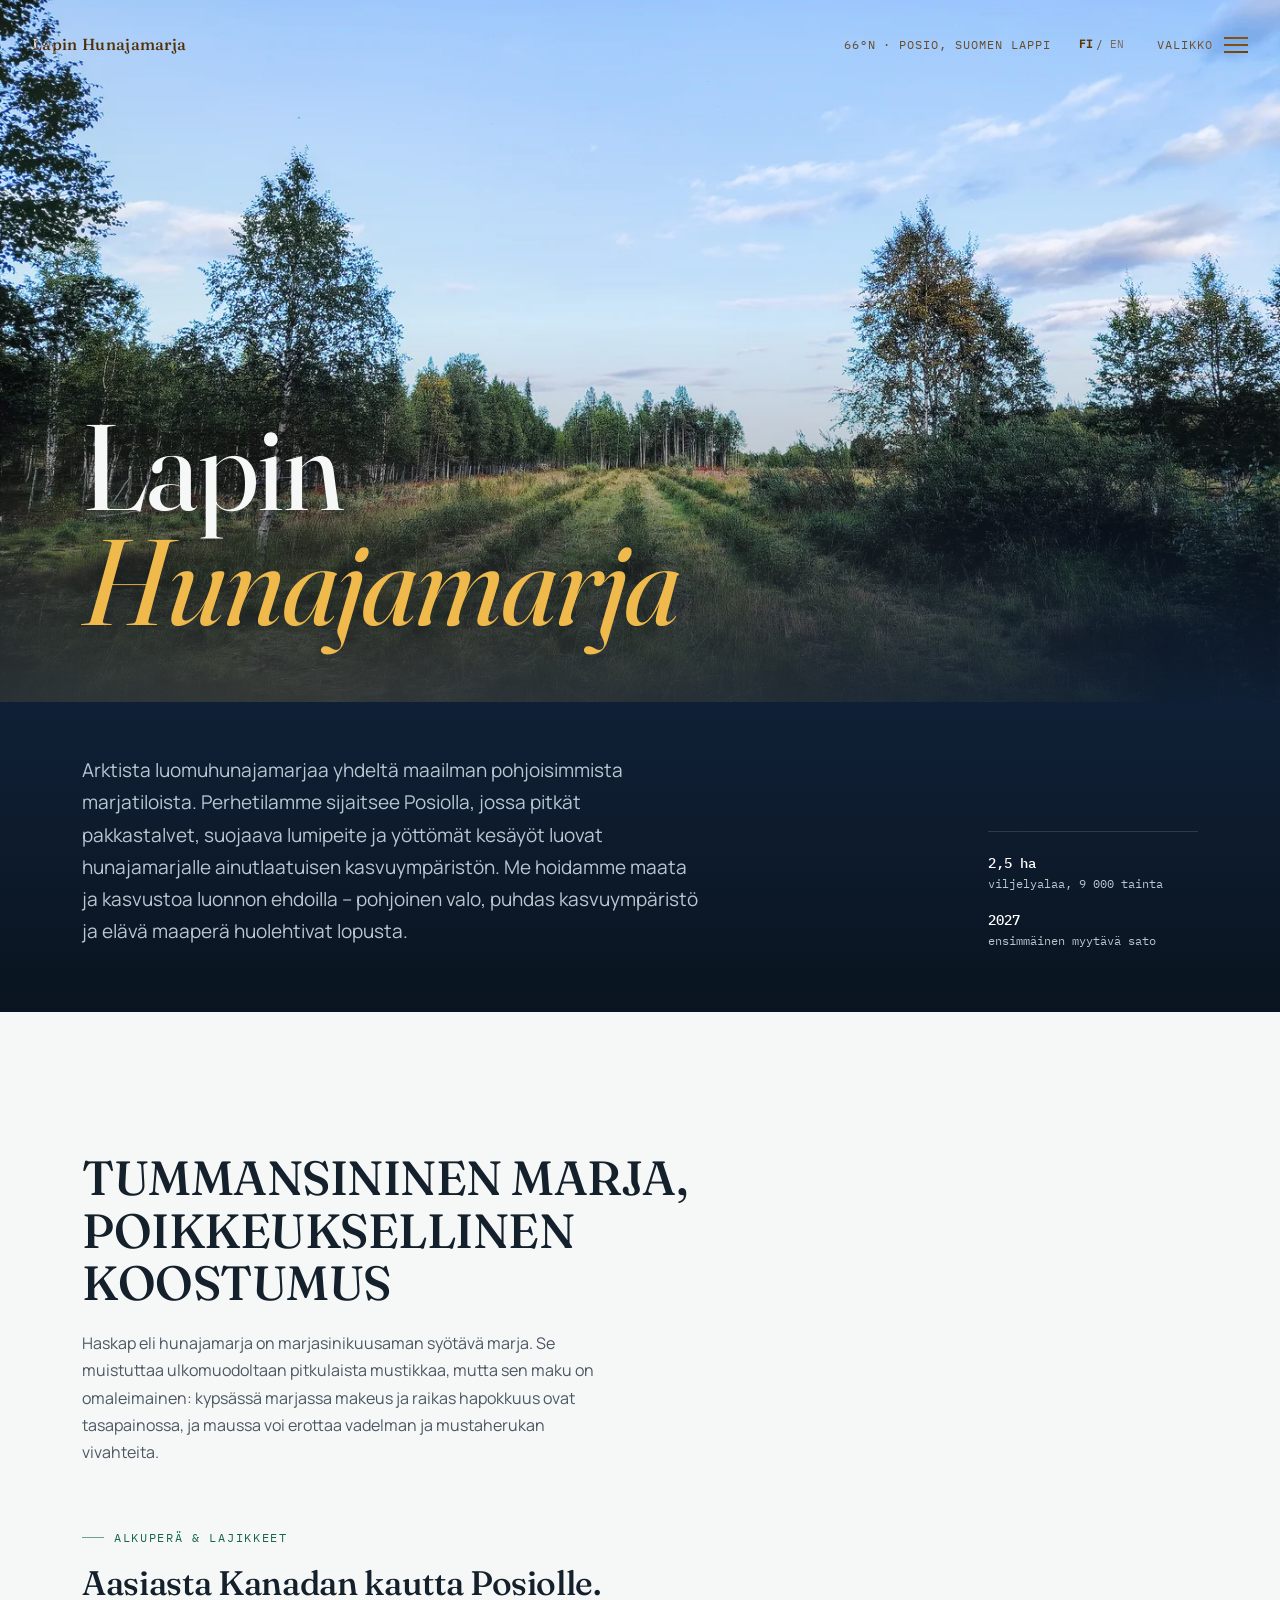
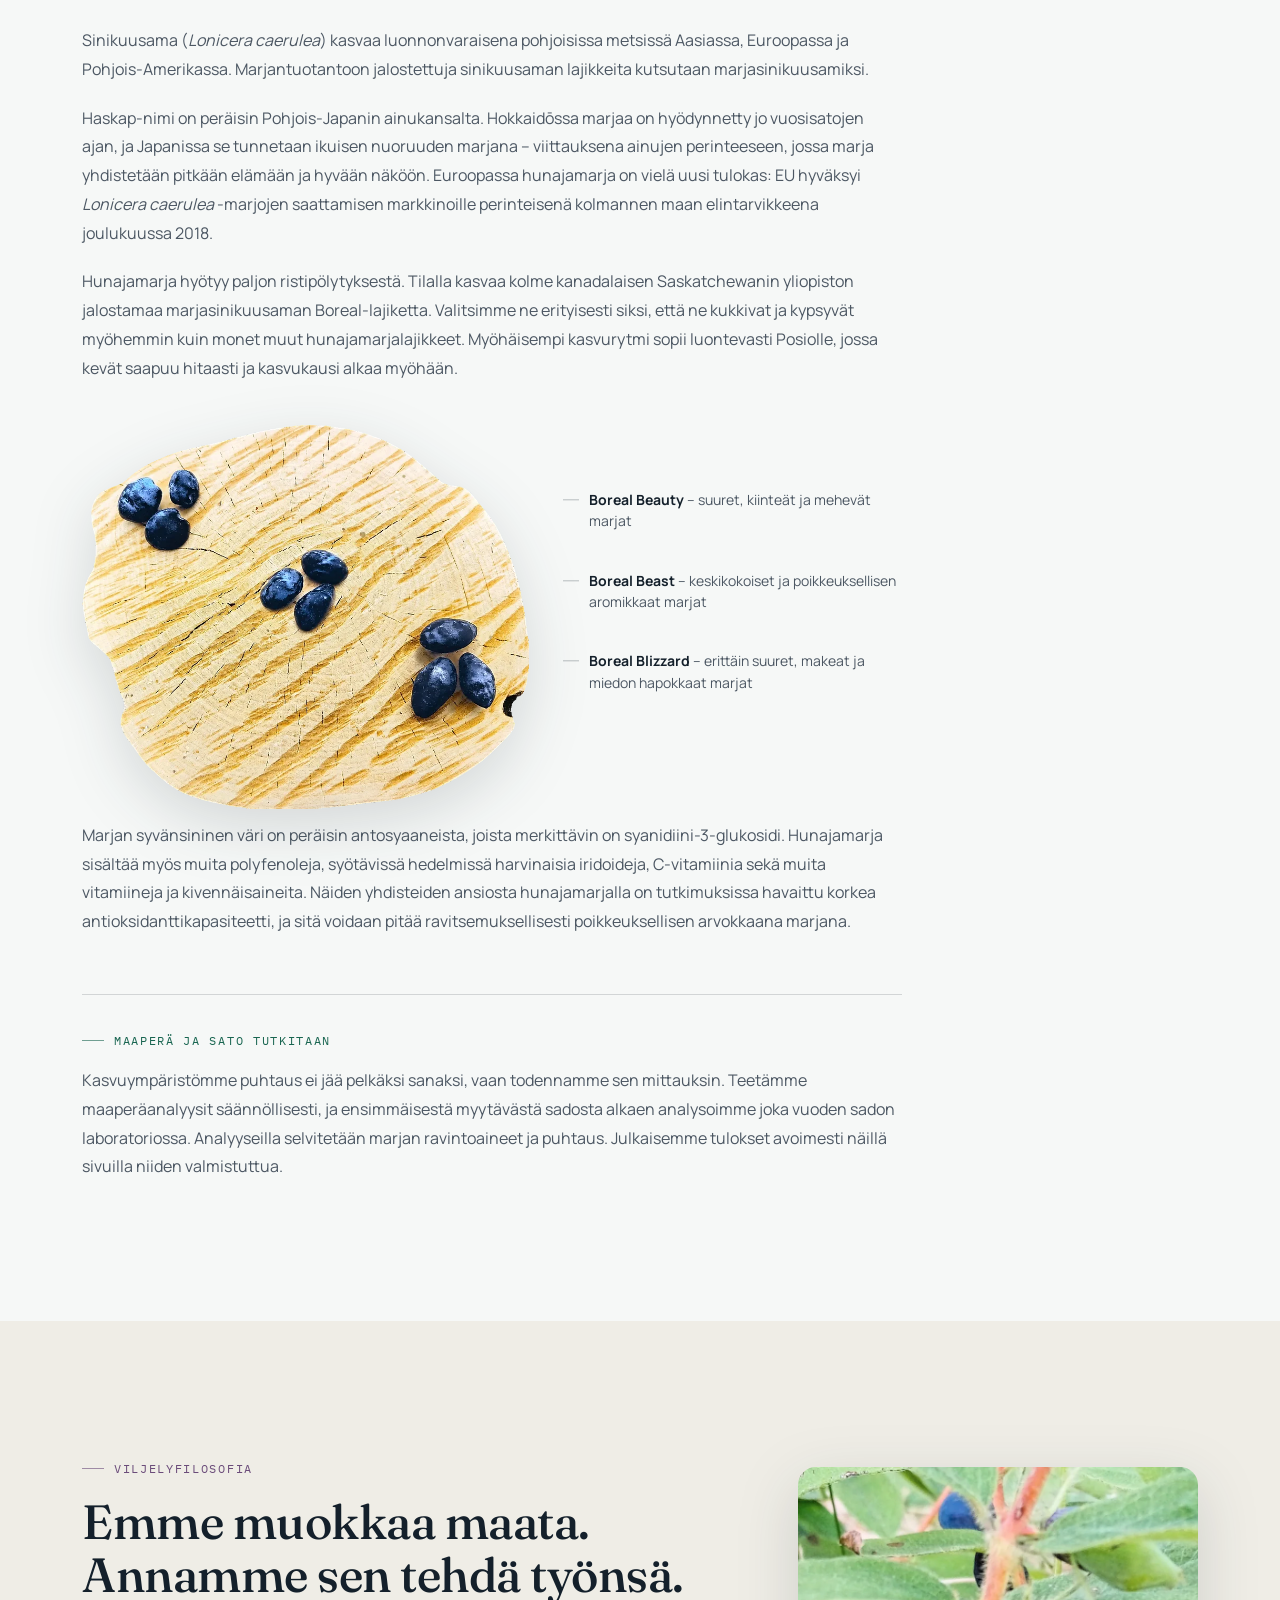
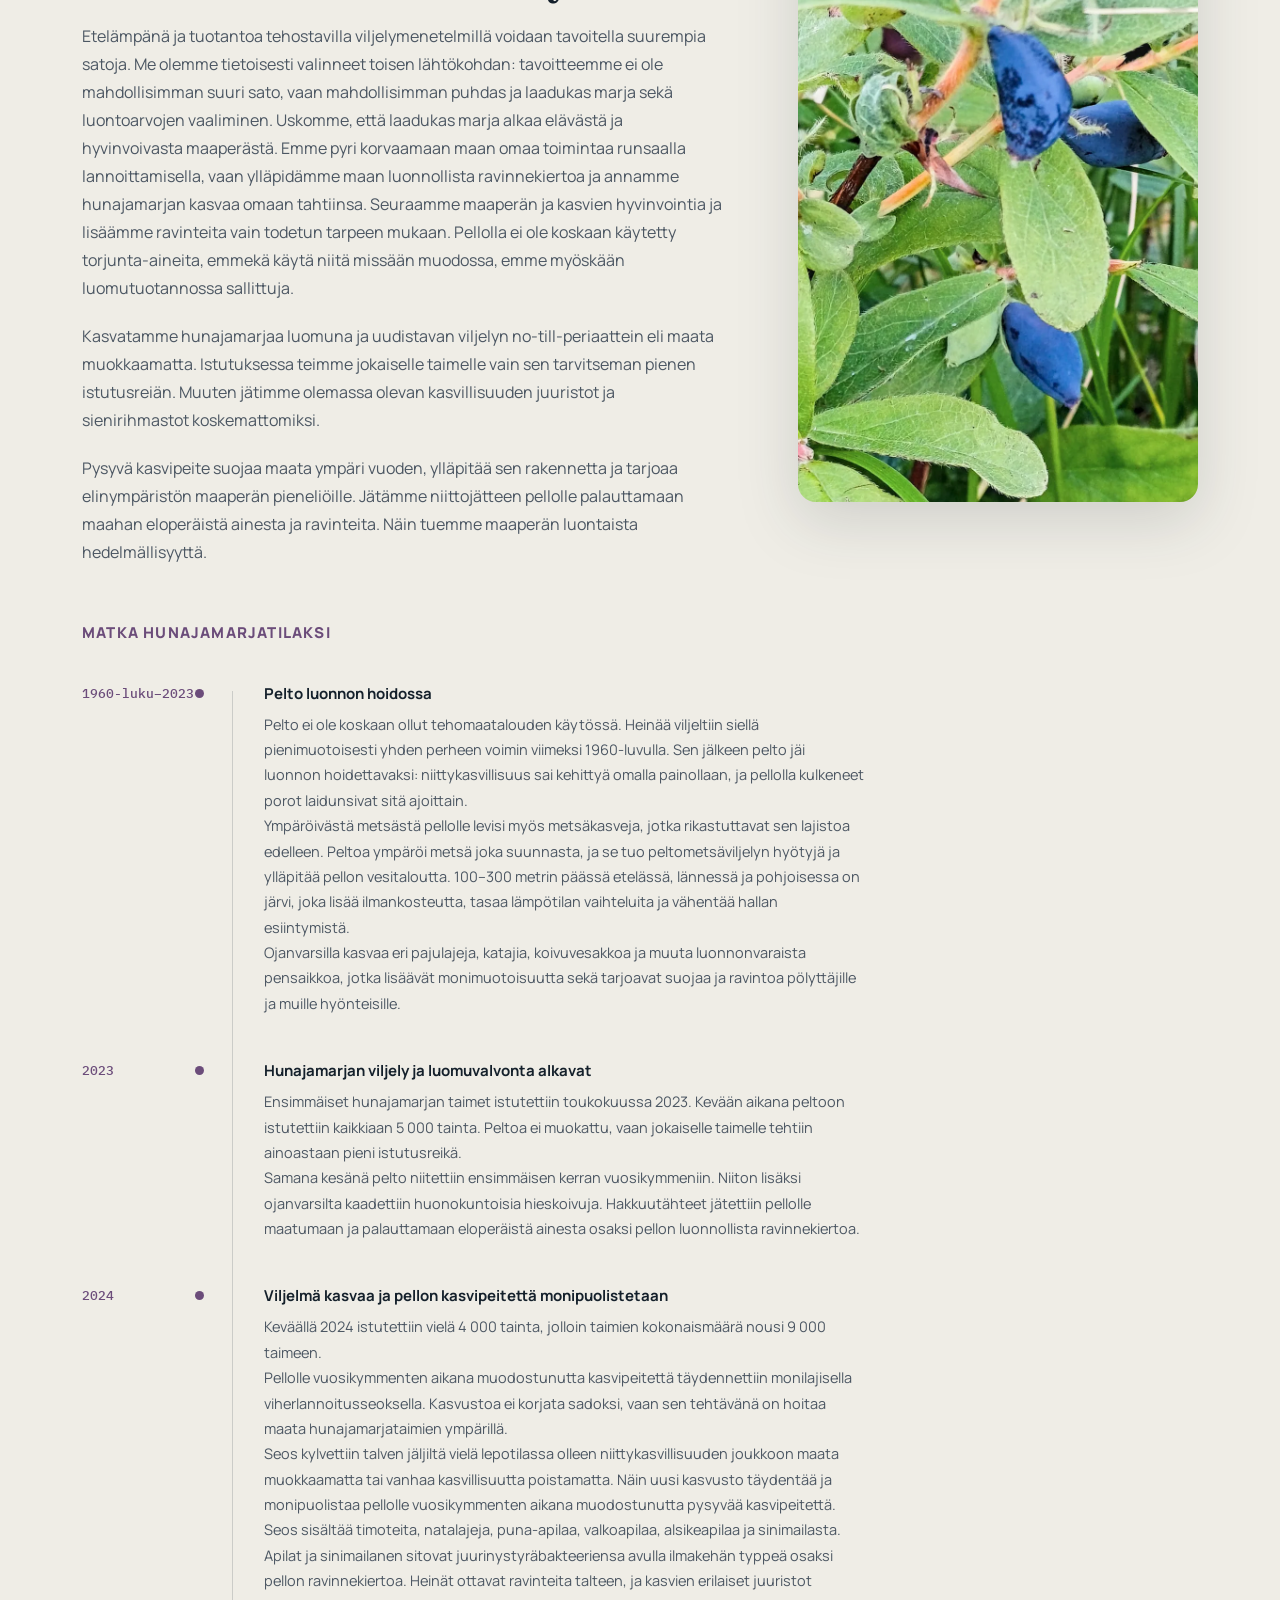
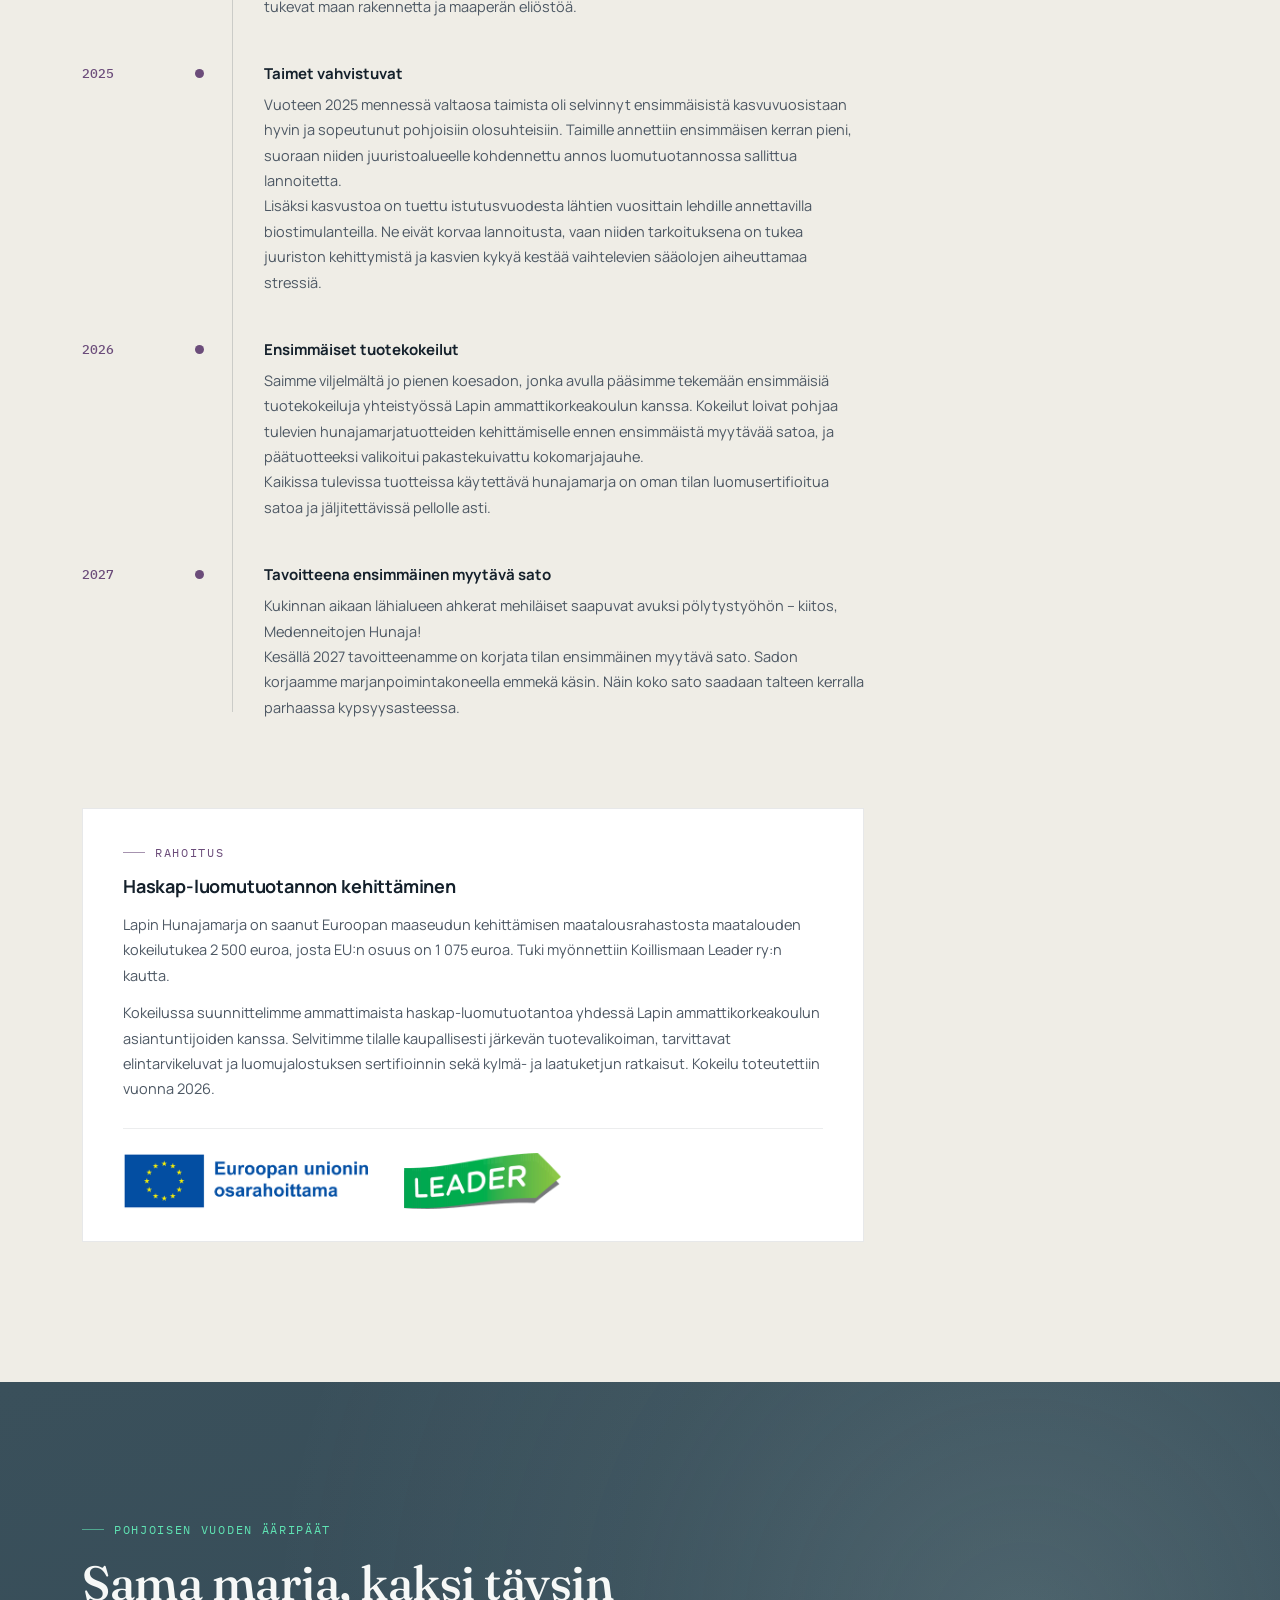
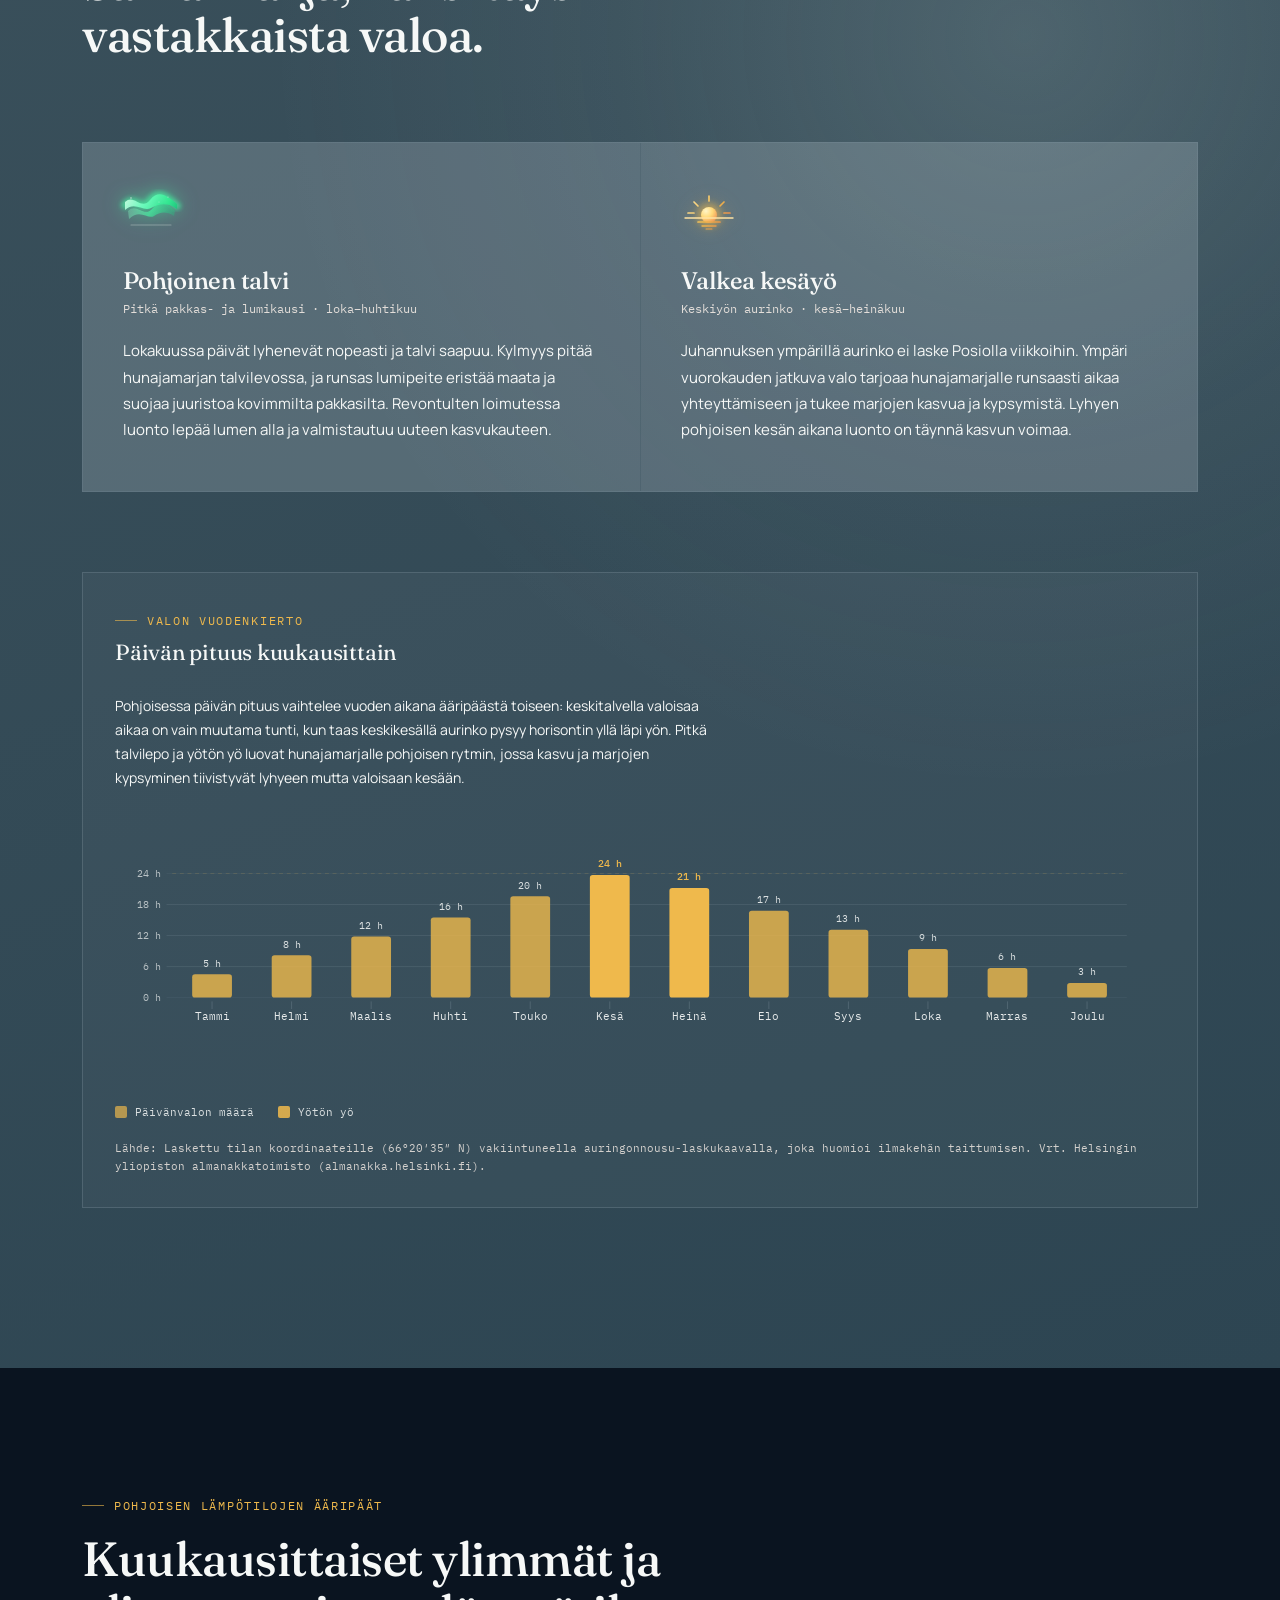
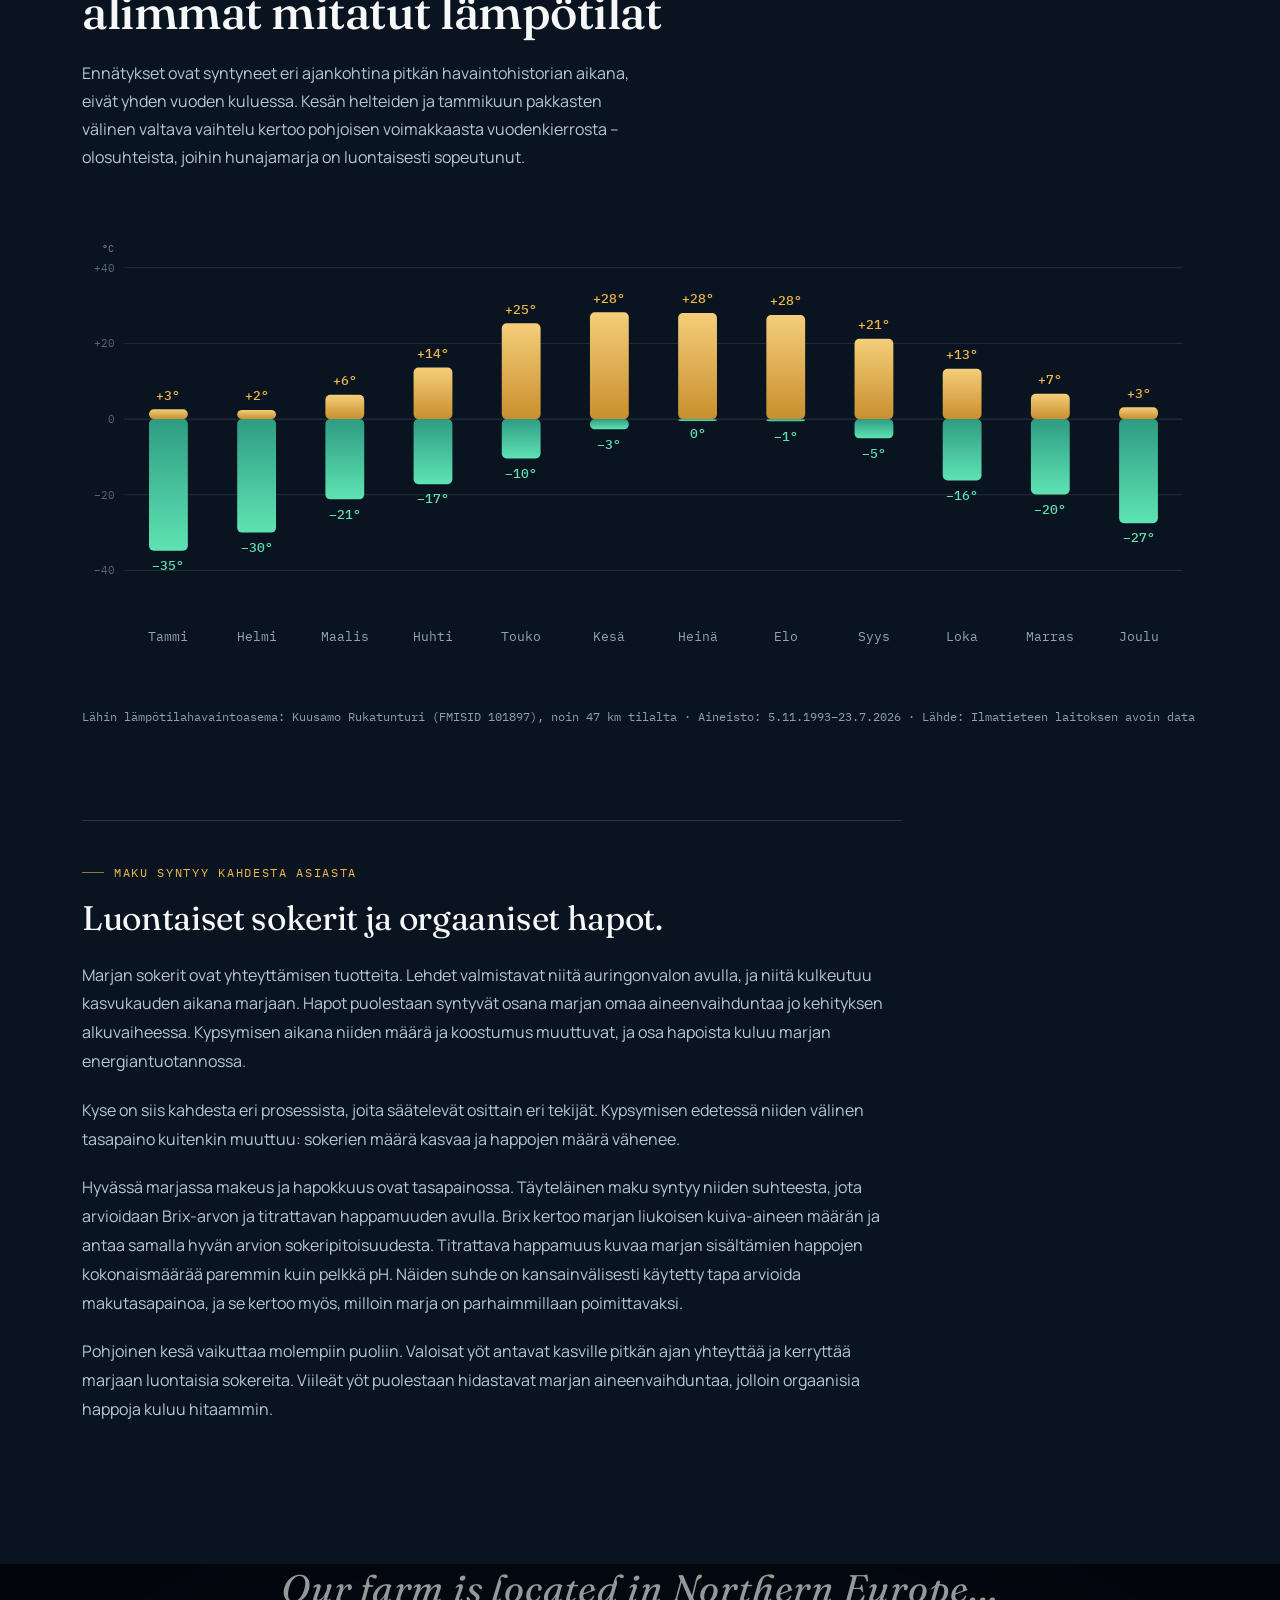
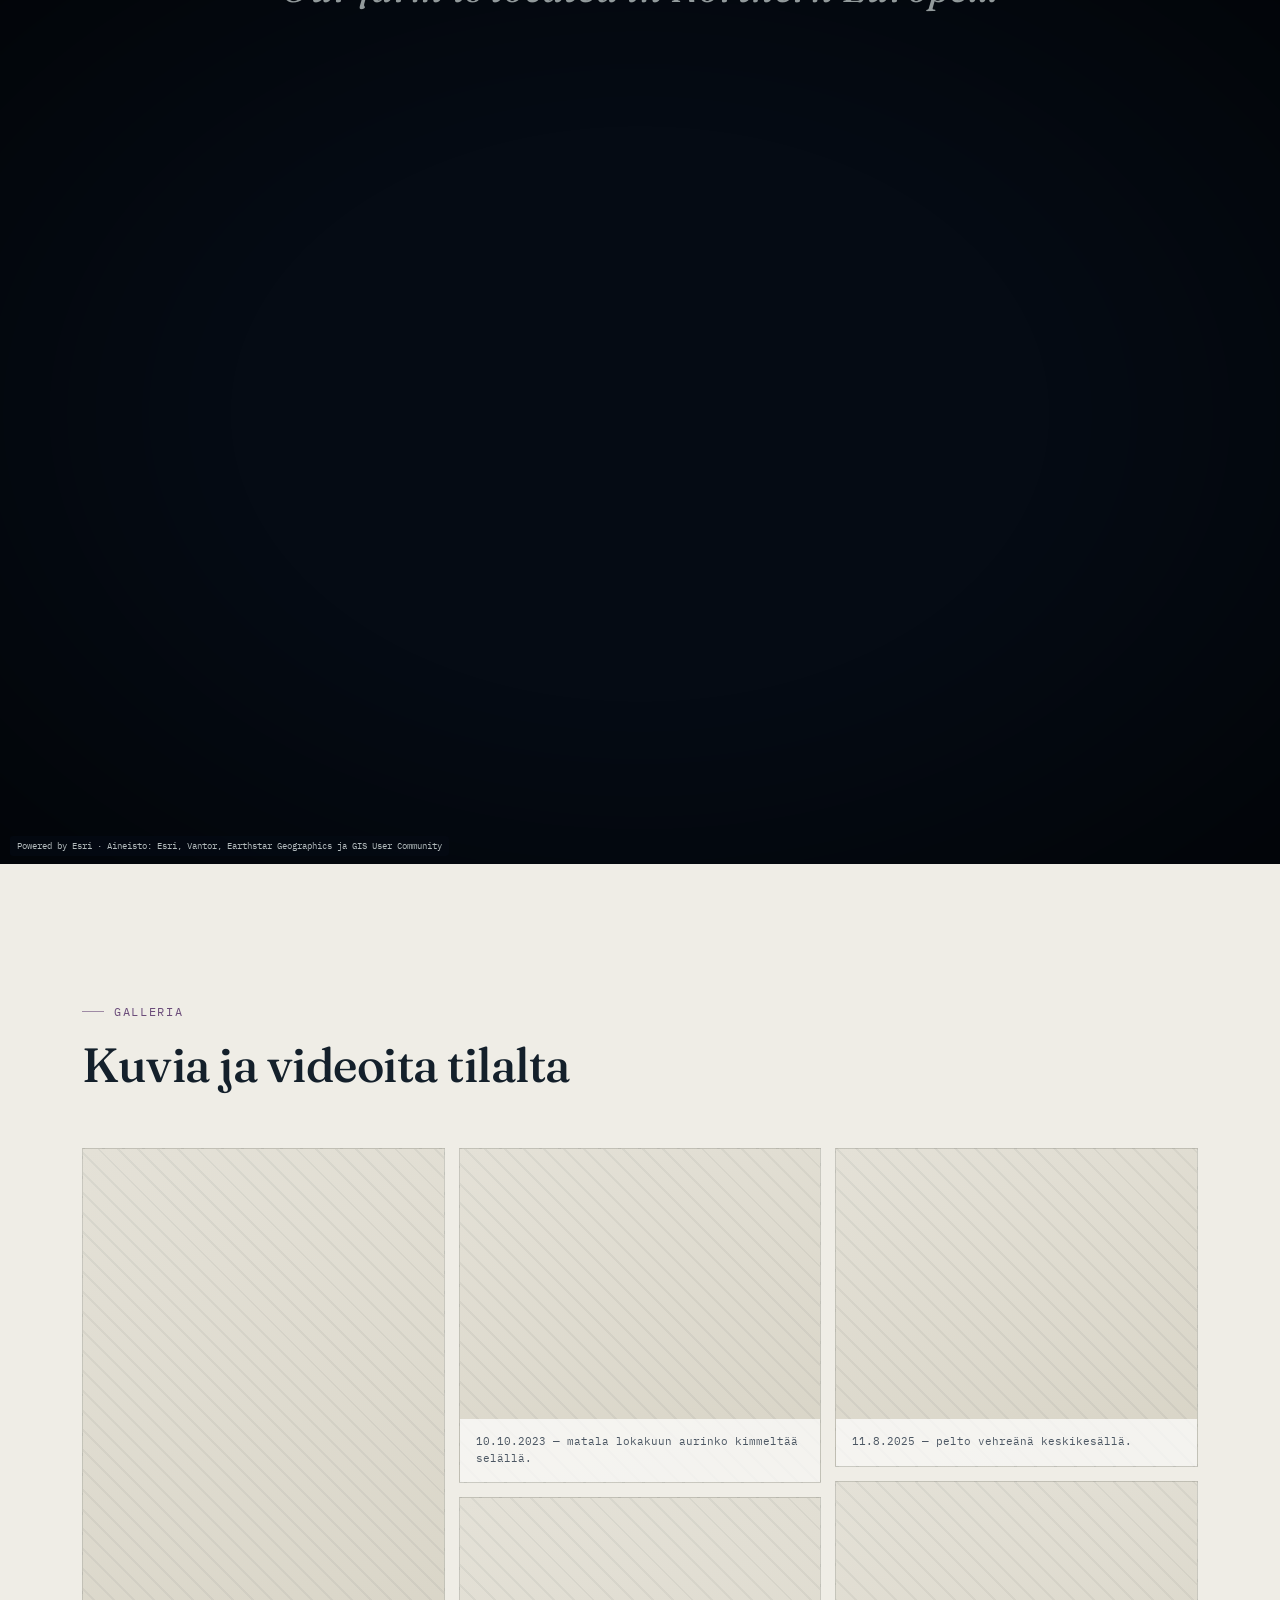
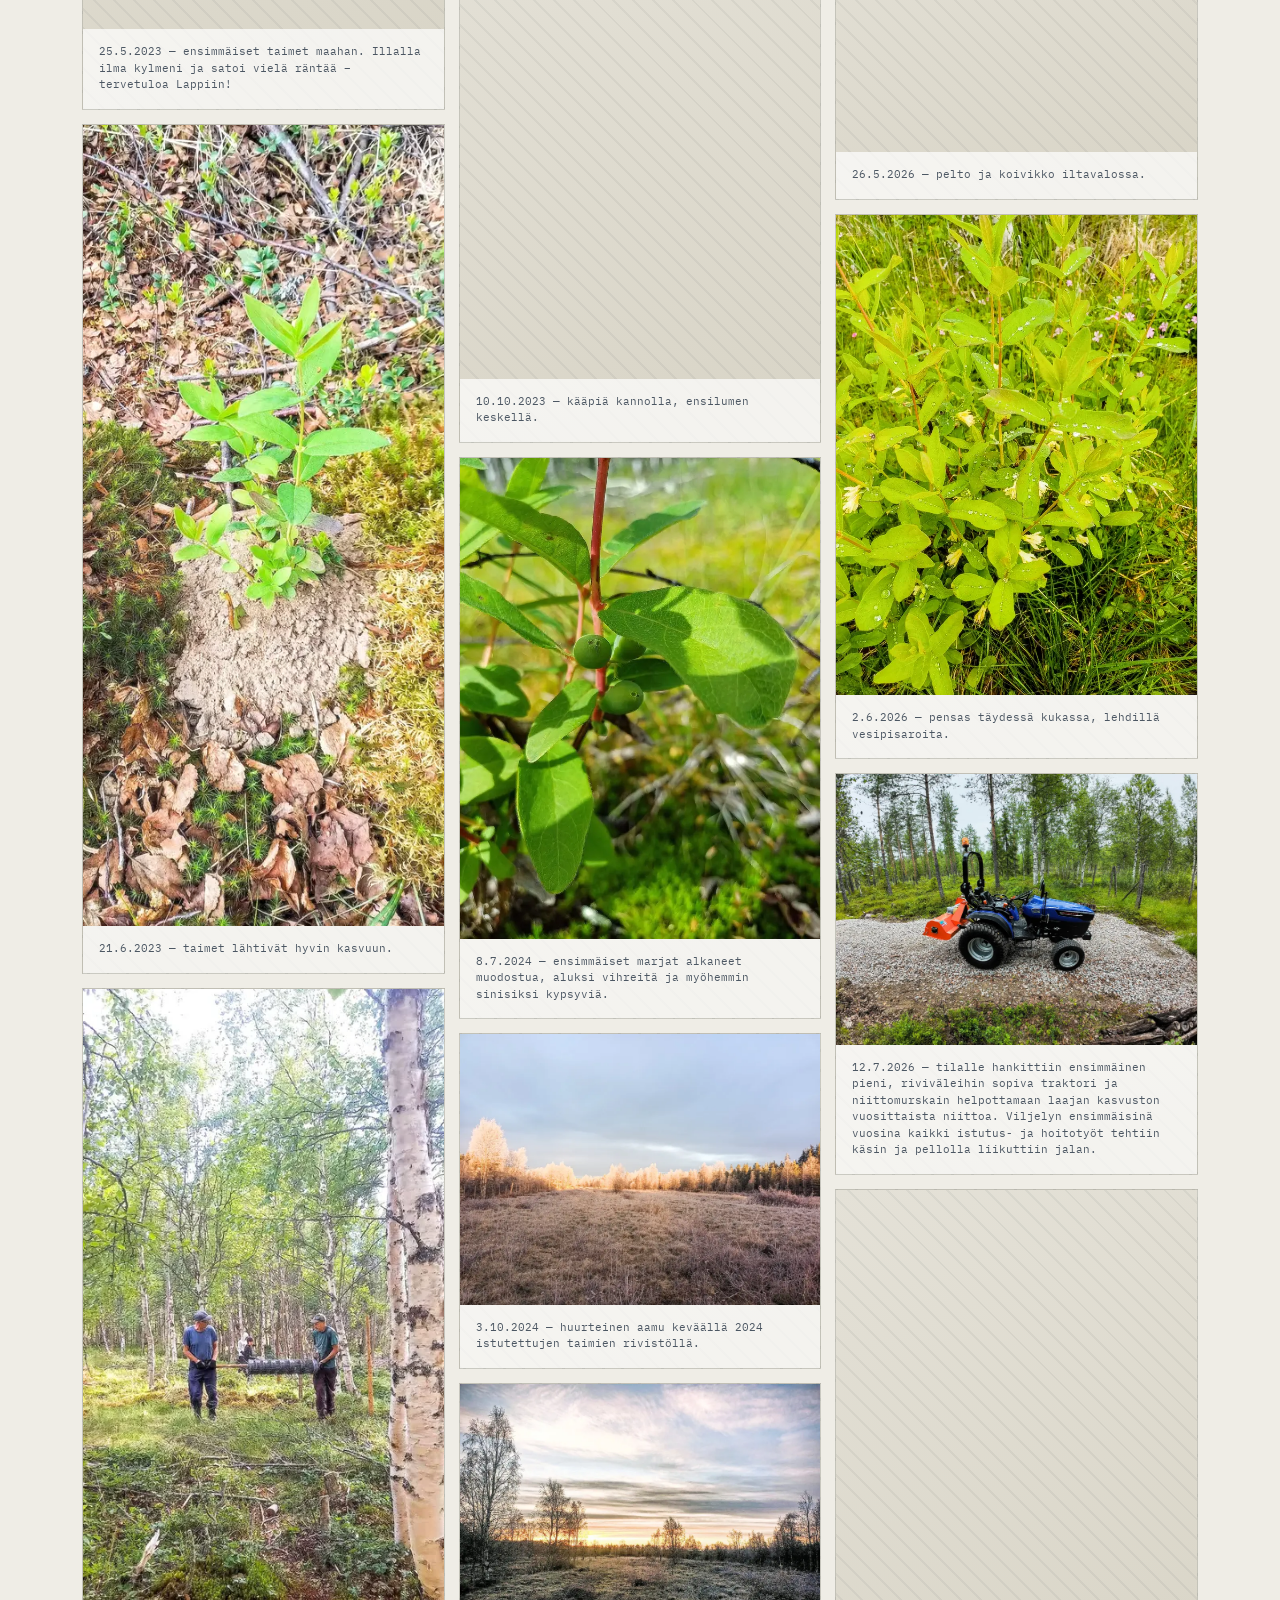
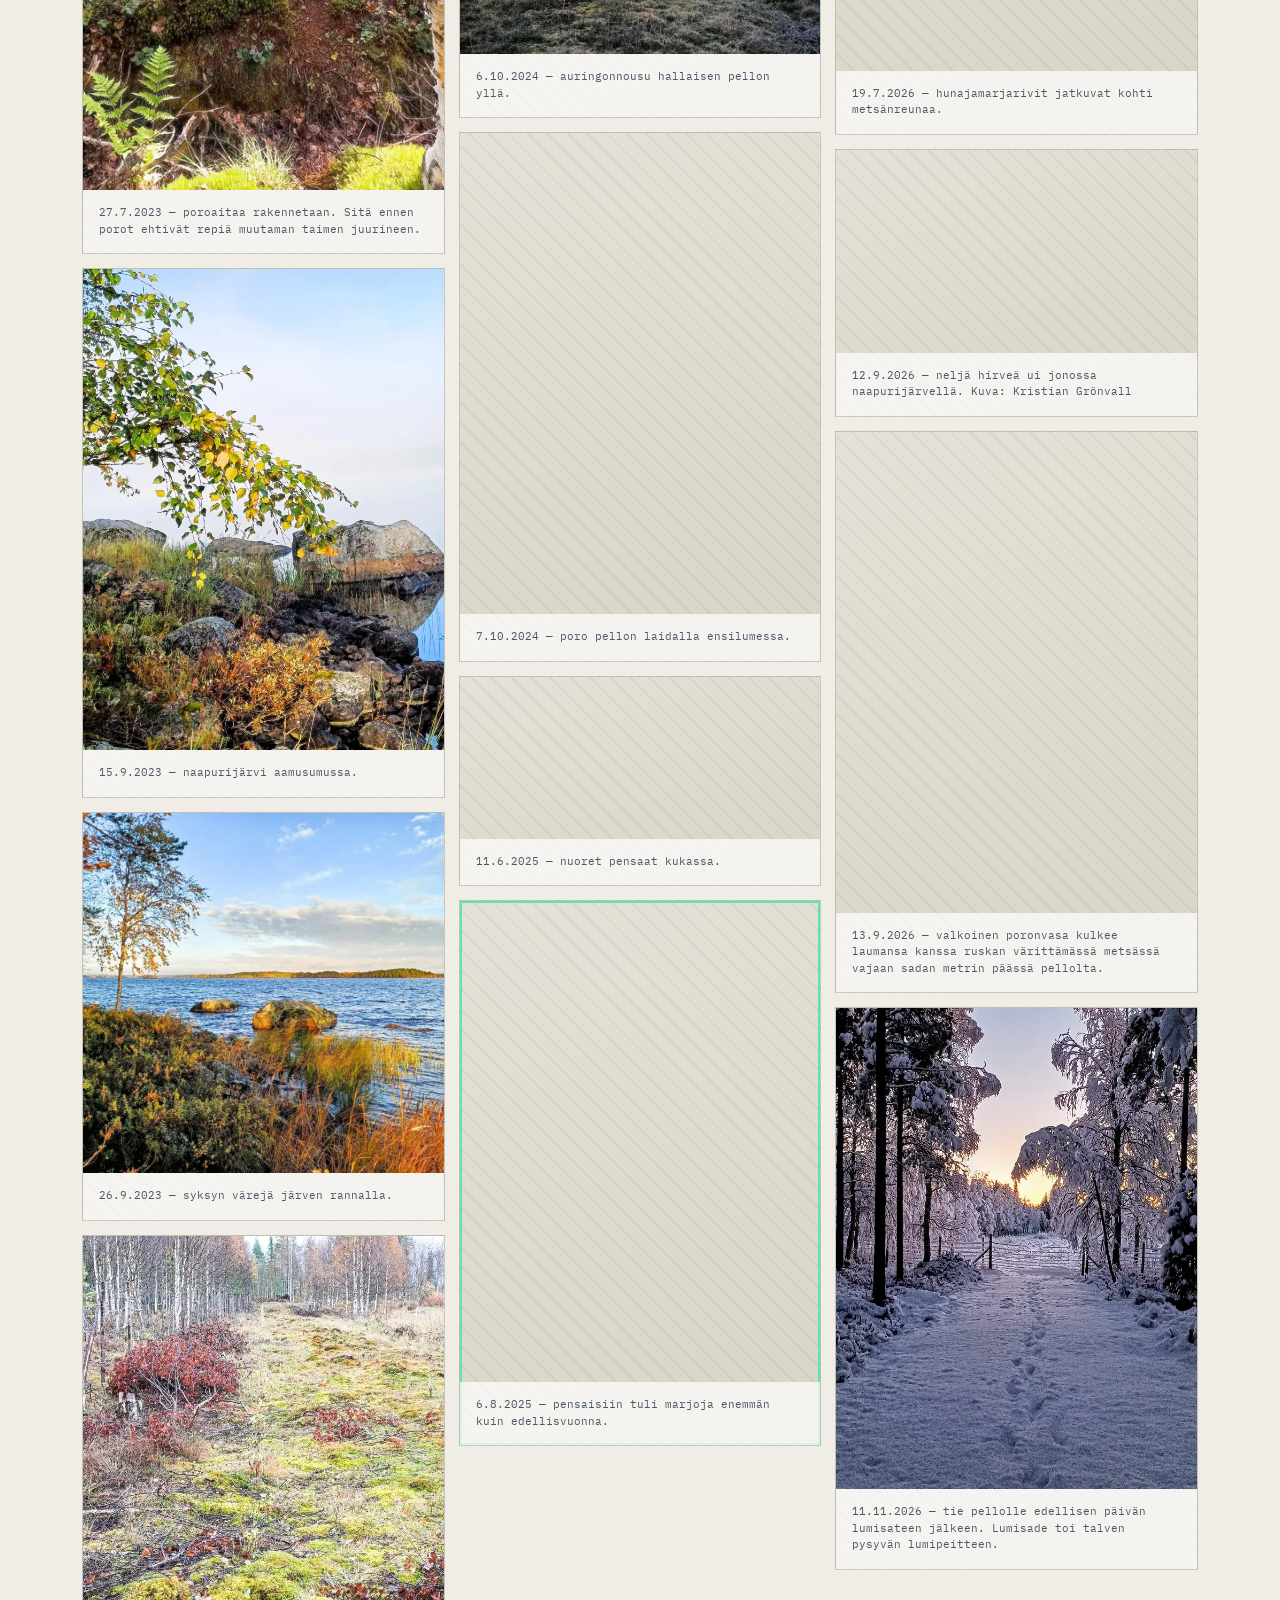
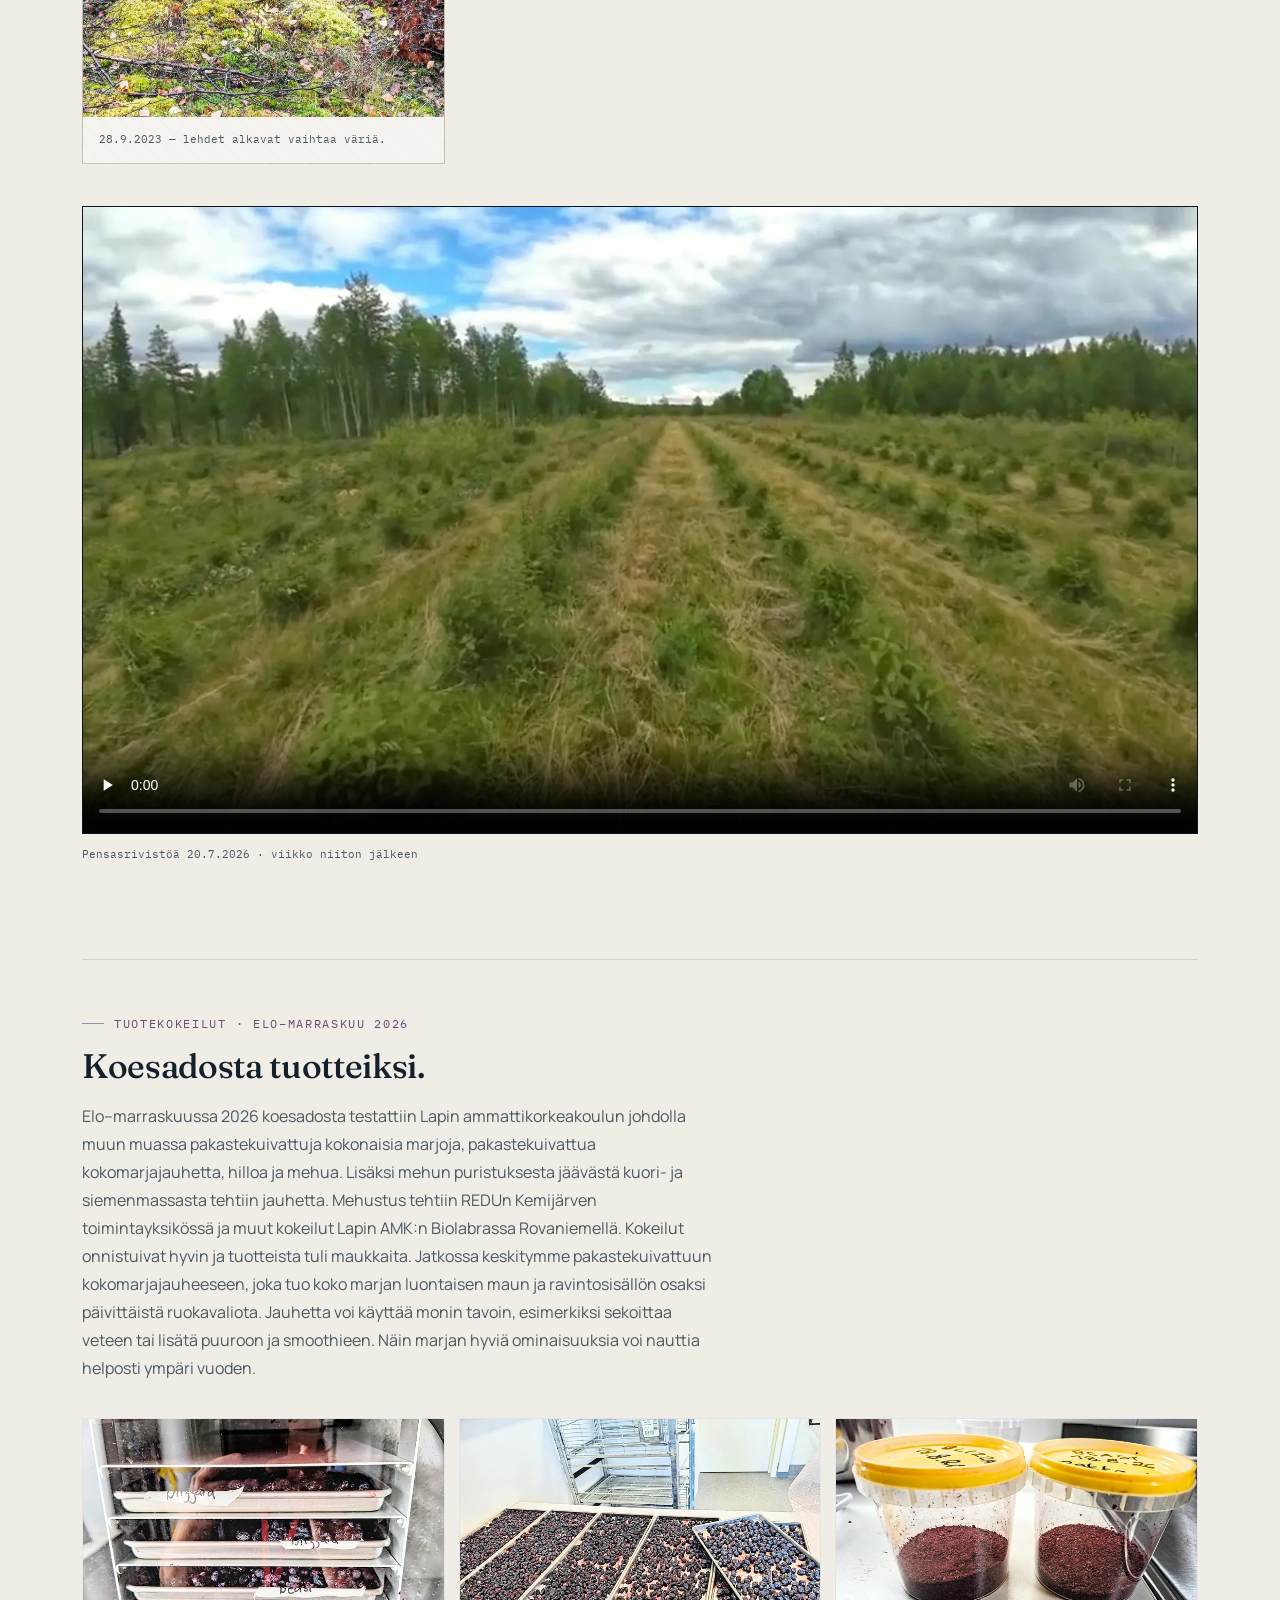
==== commit 197a99d7: "Add files via upload" ====
--- a/index.html
+++ b/index.html
@@ -539,8 +539,8 @@
         <div class="g-caption">7.10.2024 — poro pellon laidalla ensilumessa.</div>
       </div>
             <div class="g-tile has-img reveal">
-        <img decoding="async" src="assets/gallery/gallery-13.webp" srcset="assets/gallery/gallery-13-mobile.webp 900w, assets/gallery/gallery-13.webp 1900w" sizes="(max-width: 520px) 100vw, (max-width: 820px) 50vw, (min-width: 1180px) 370px, 33vw" loading="lazy" alt="Kukinta alkamassa" width="1900" height="855">
-        <div class="g-caption">11.6.2025 — kukinta alkamassa.</div>
+        <img decoding="async" src="assets/gallery/gallery-13.webp" srcset="assets/gallery/gallery-13-mobile.webp 900w, assets/gallery/gallery-13.webp 1900w" sizes="(max-width: 520px) 100vw, (max-width: 820px) 50vw, (min-width: 1180px) 370px, 33vw" loading="lazy" alt="Nuori hunajamarjapensas kukassa kesäkuussa 2025" width="1900" height="855">
+        <div class="g-caption">11.6.2025 — nuoret pensaat kukassa.</div>
       </div>
 
       <div class="g-tile has-img featured reveal">
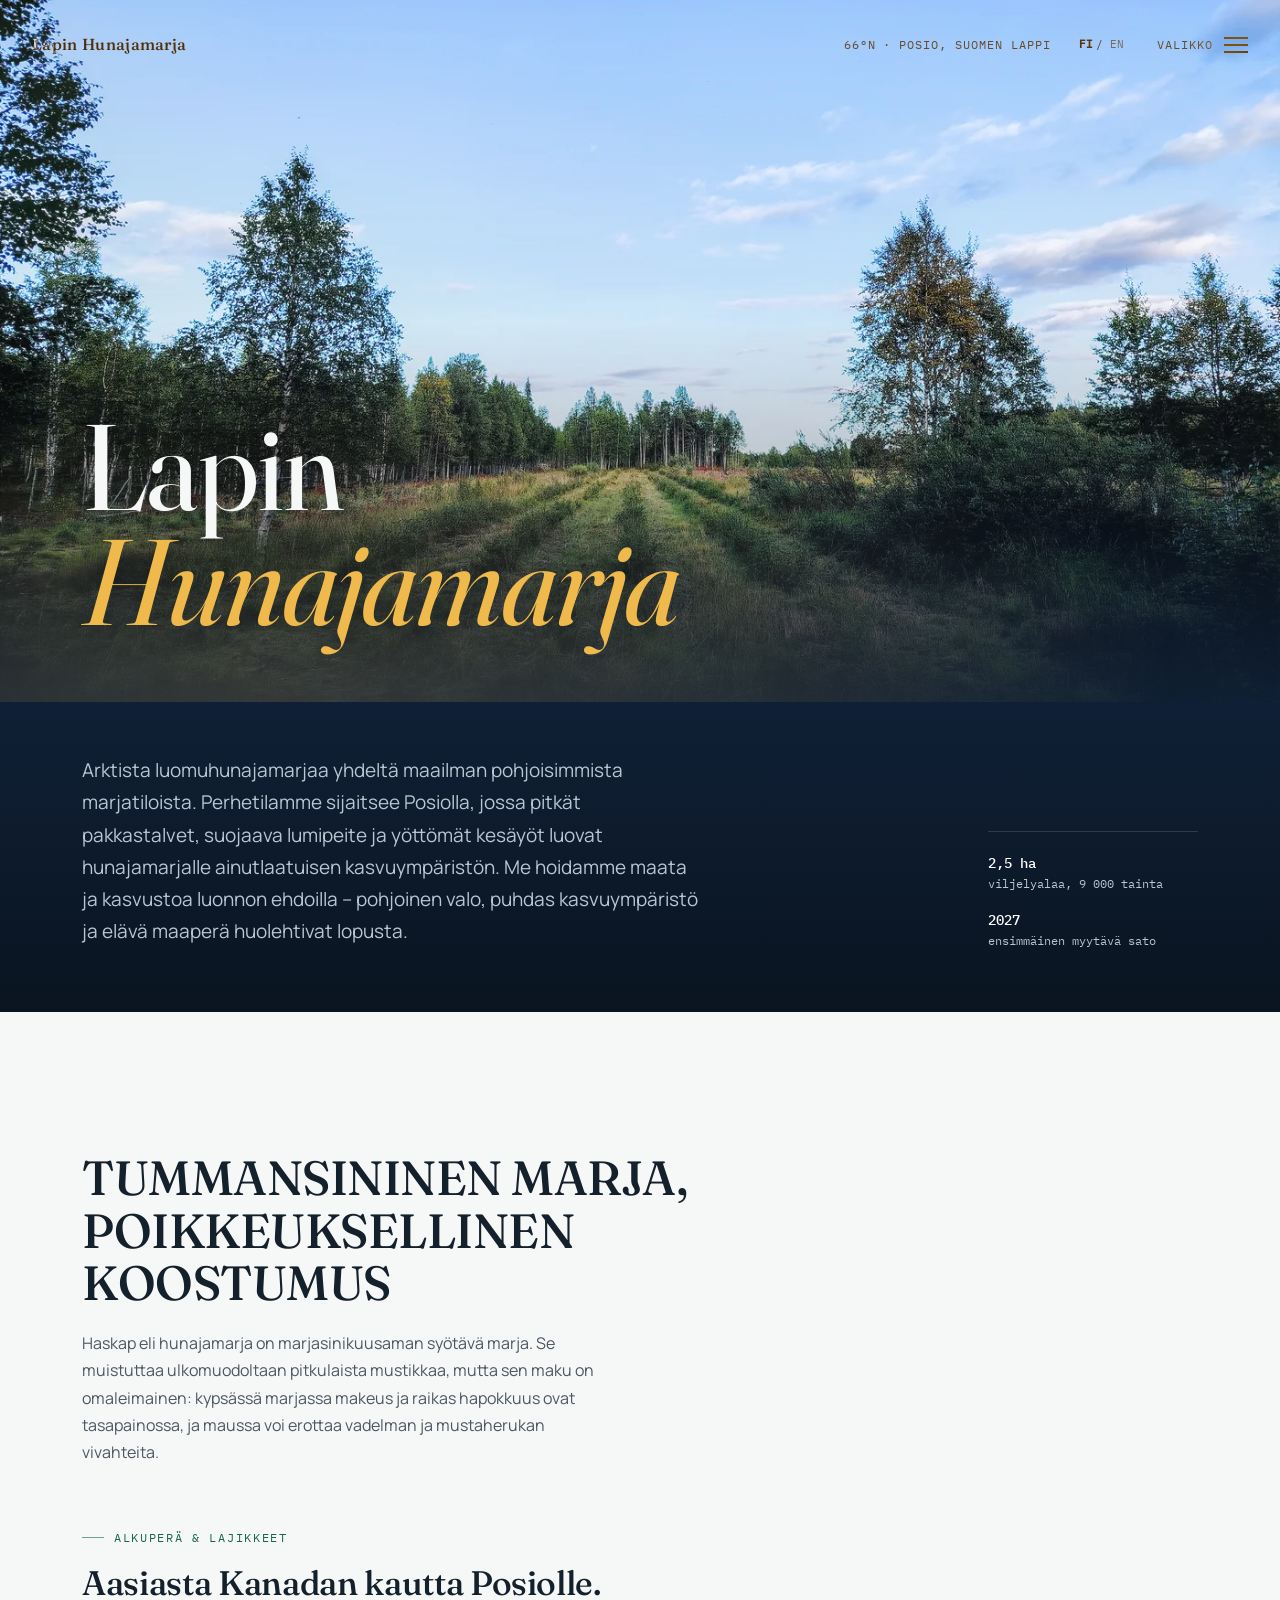
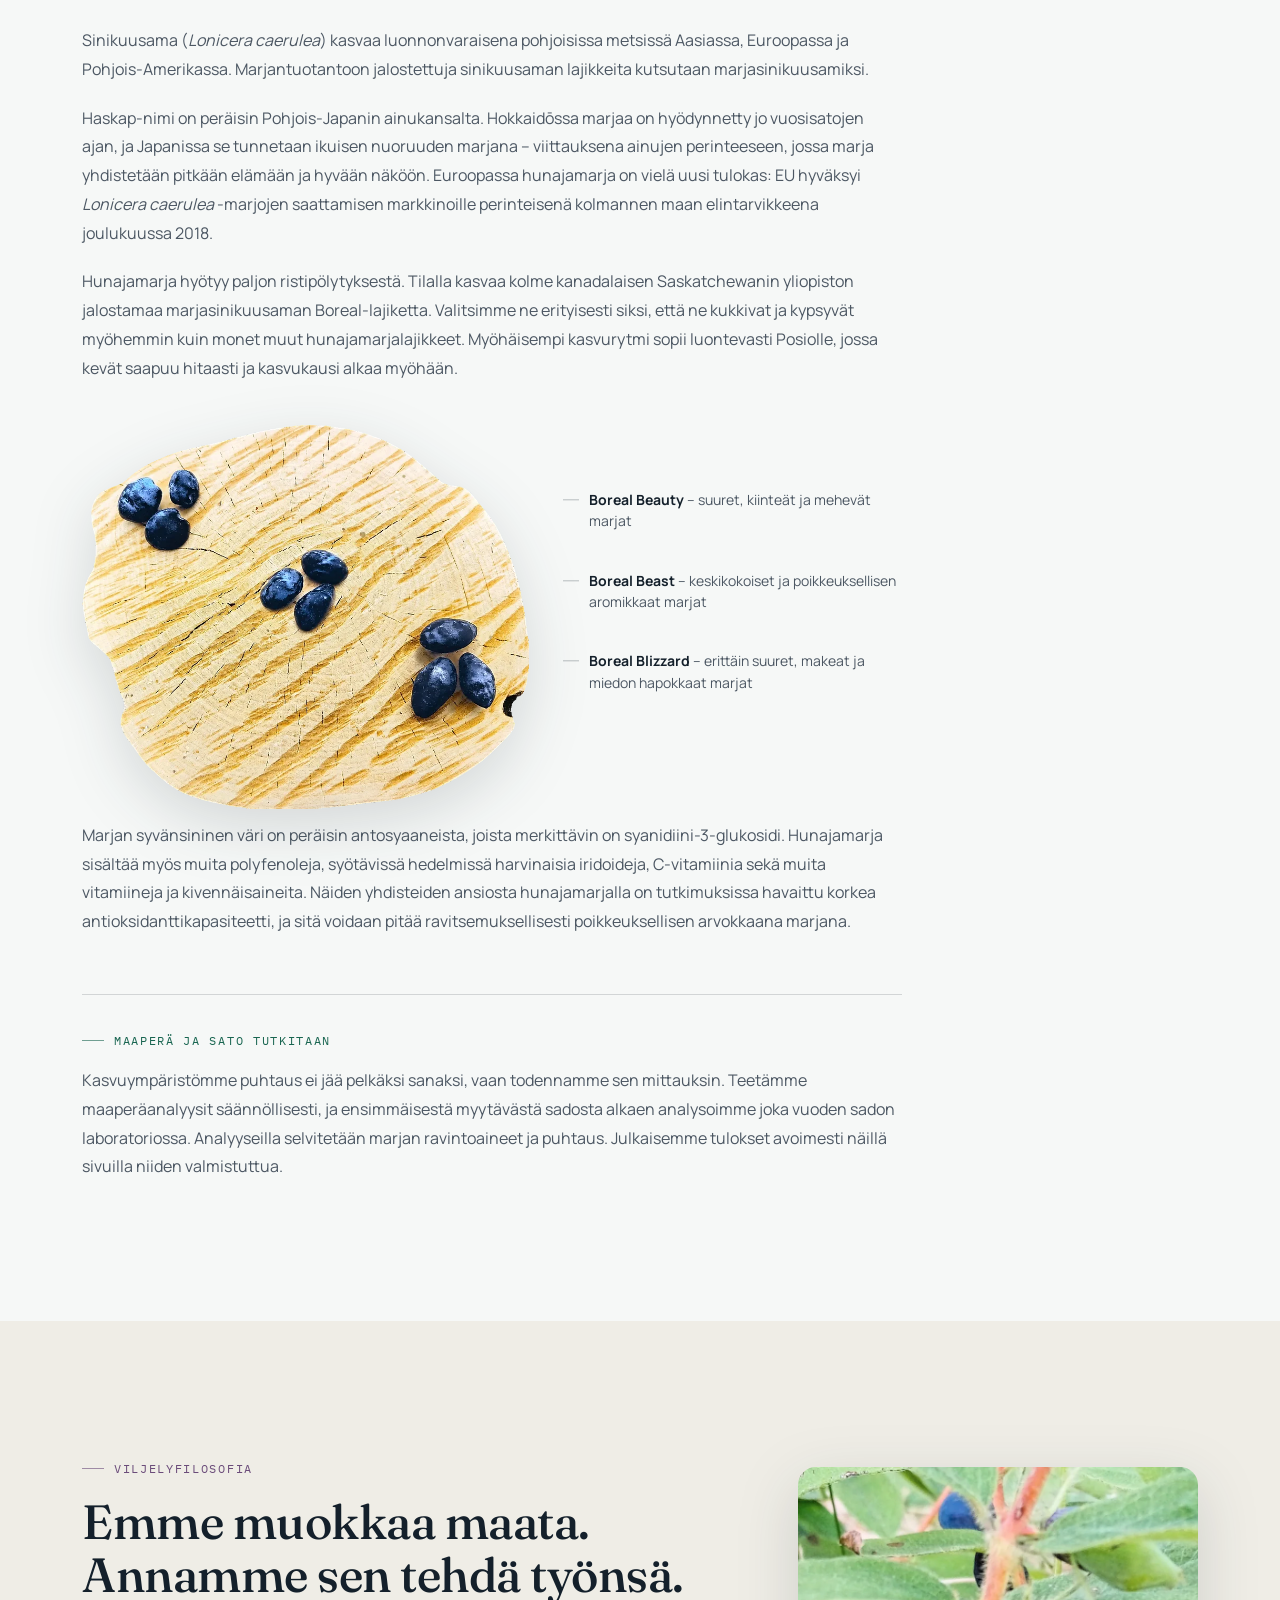
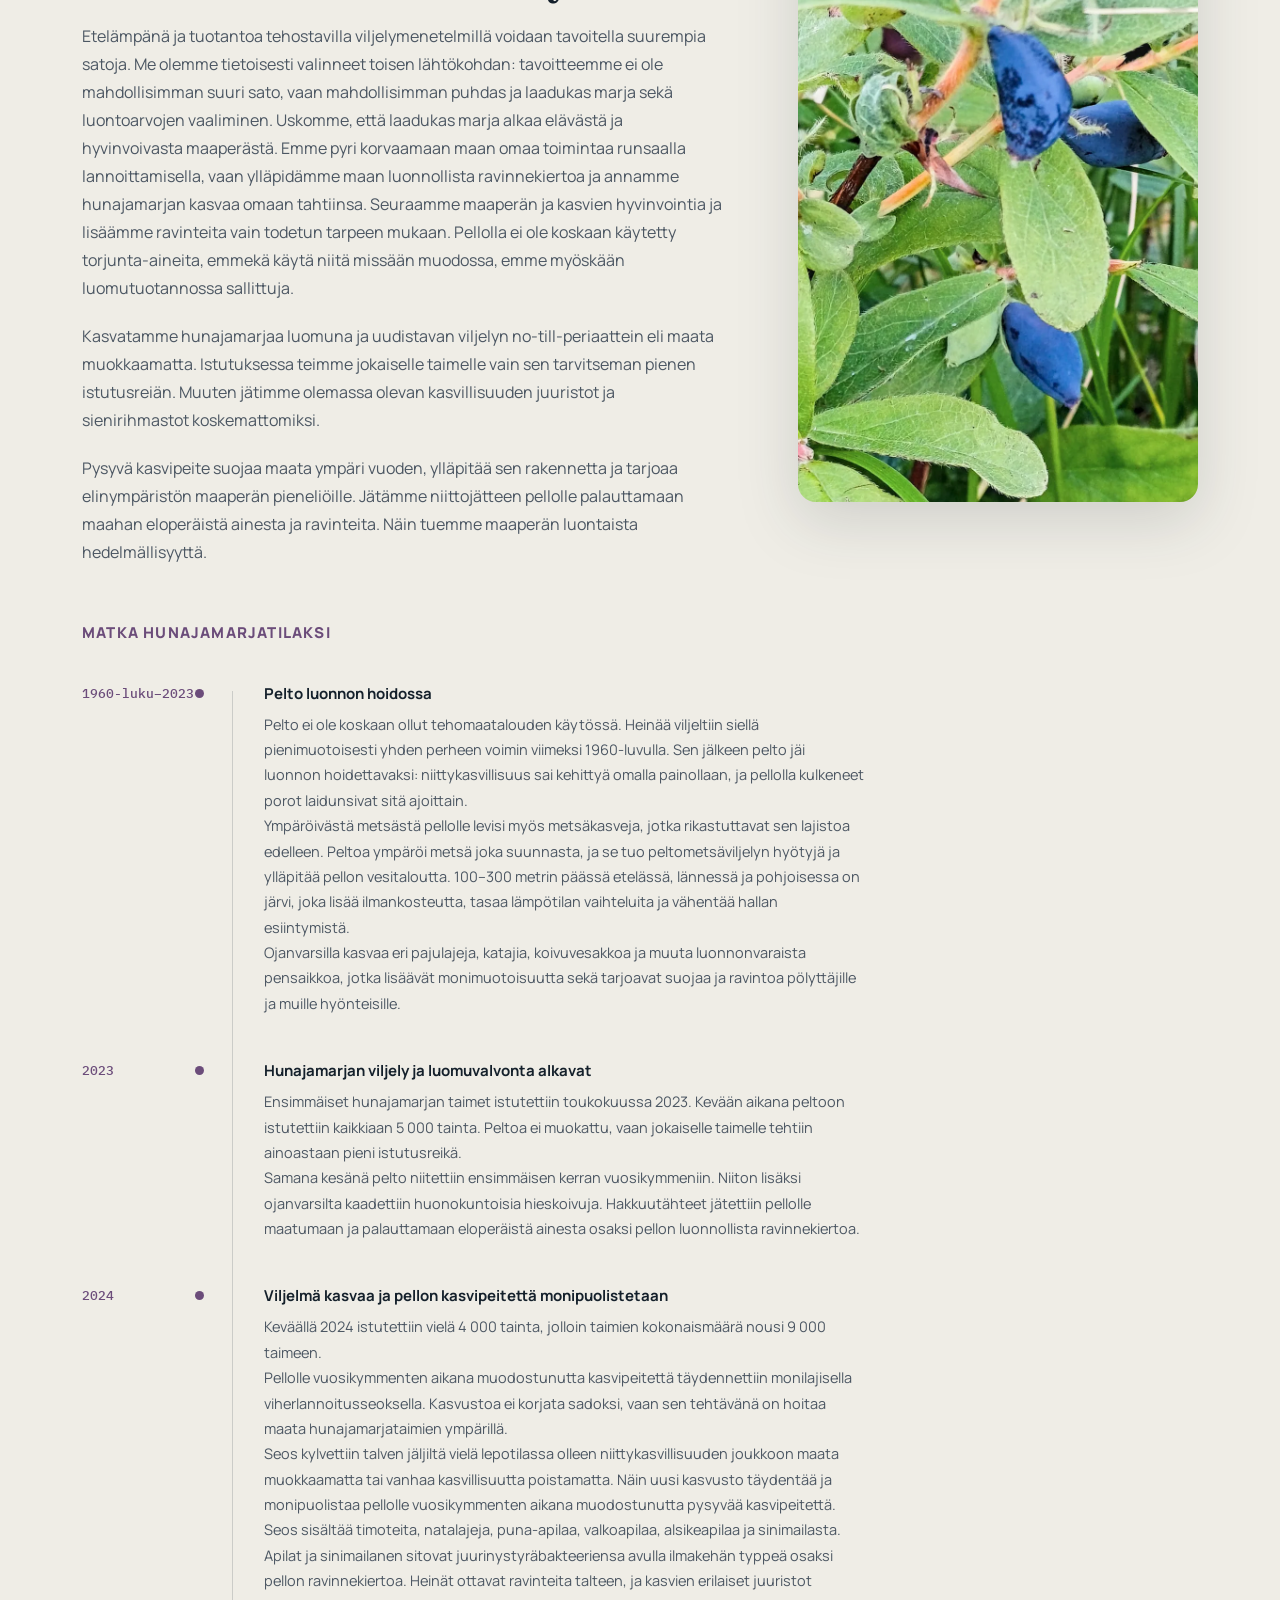
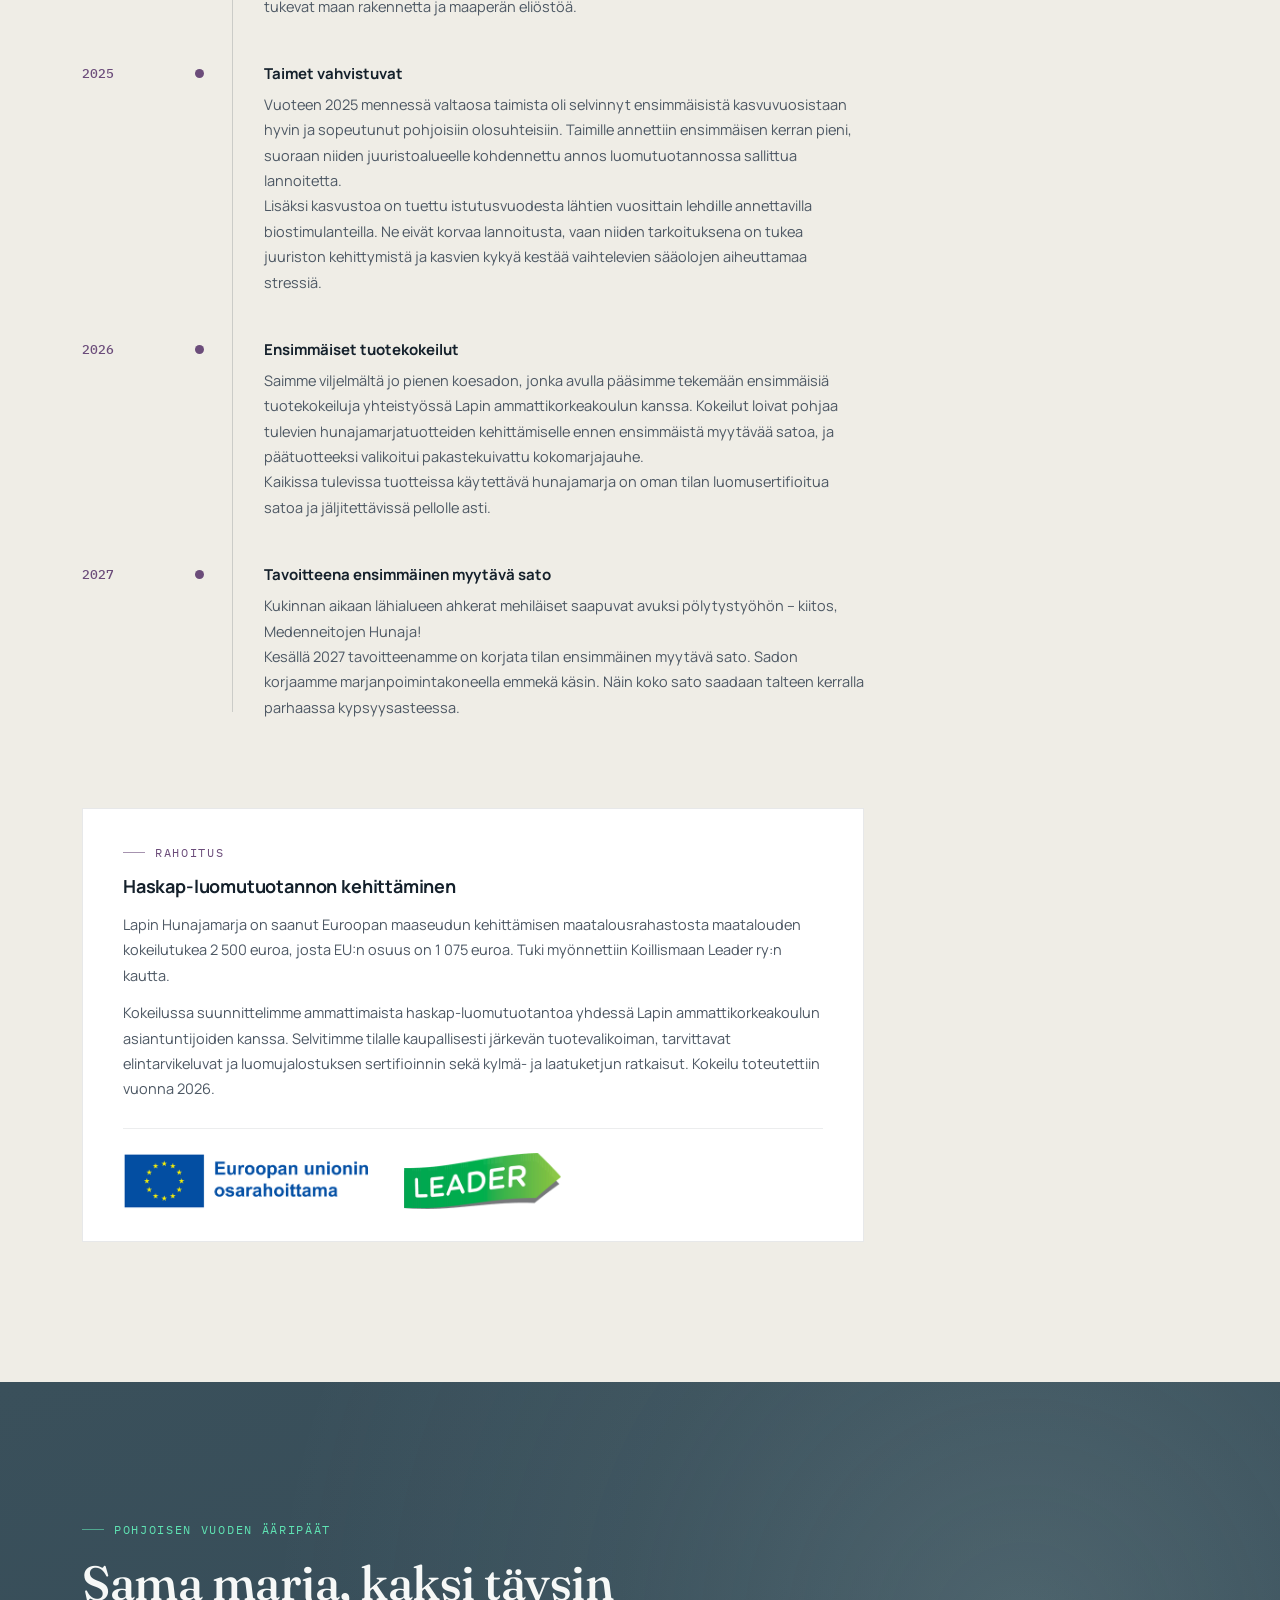
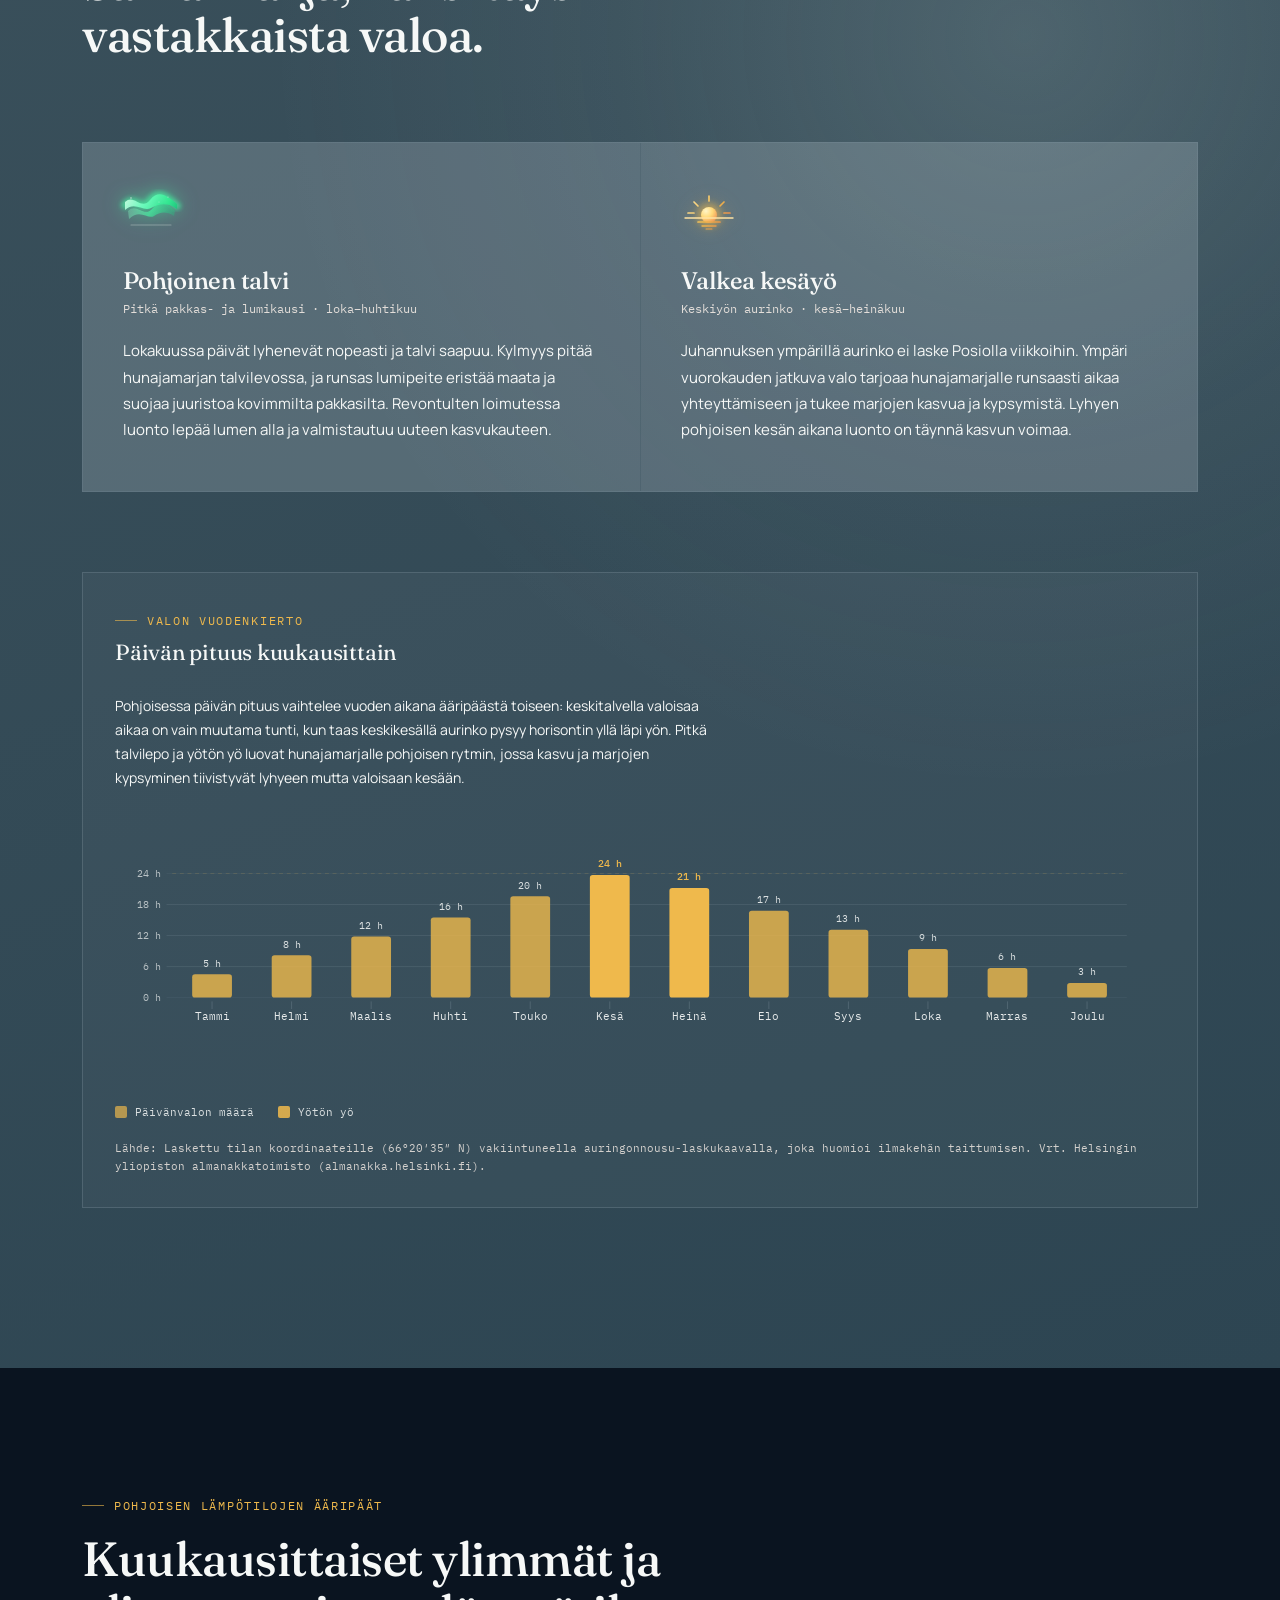
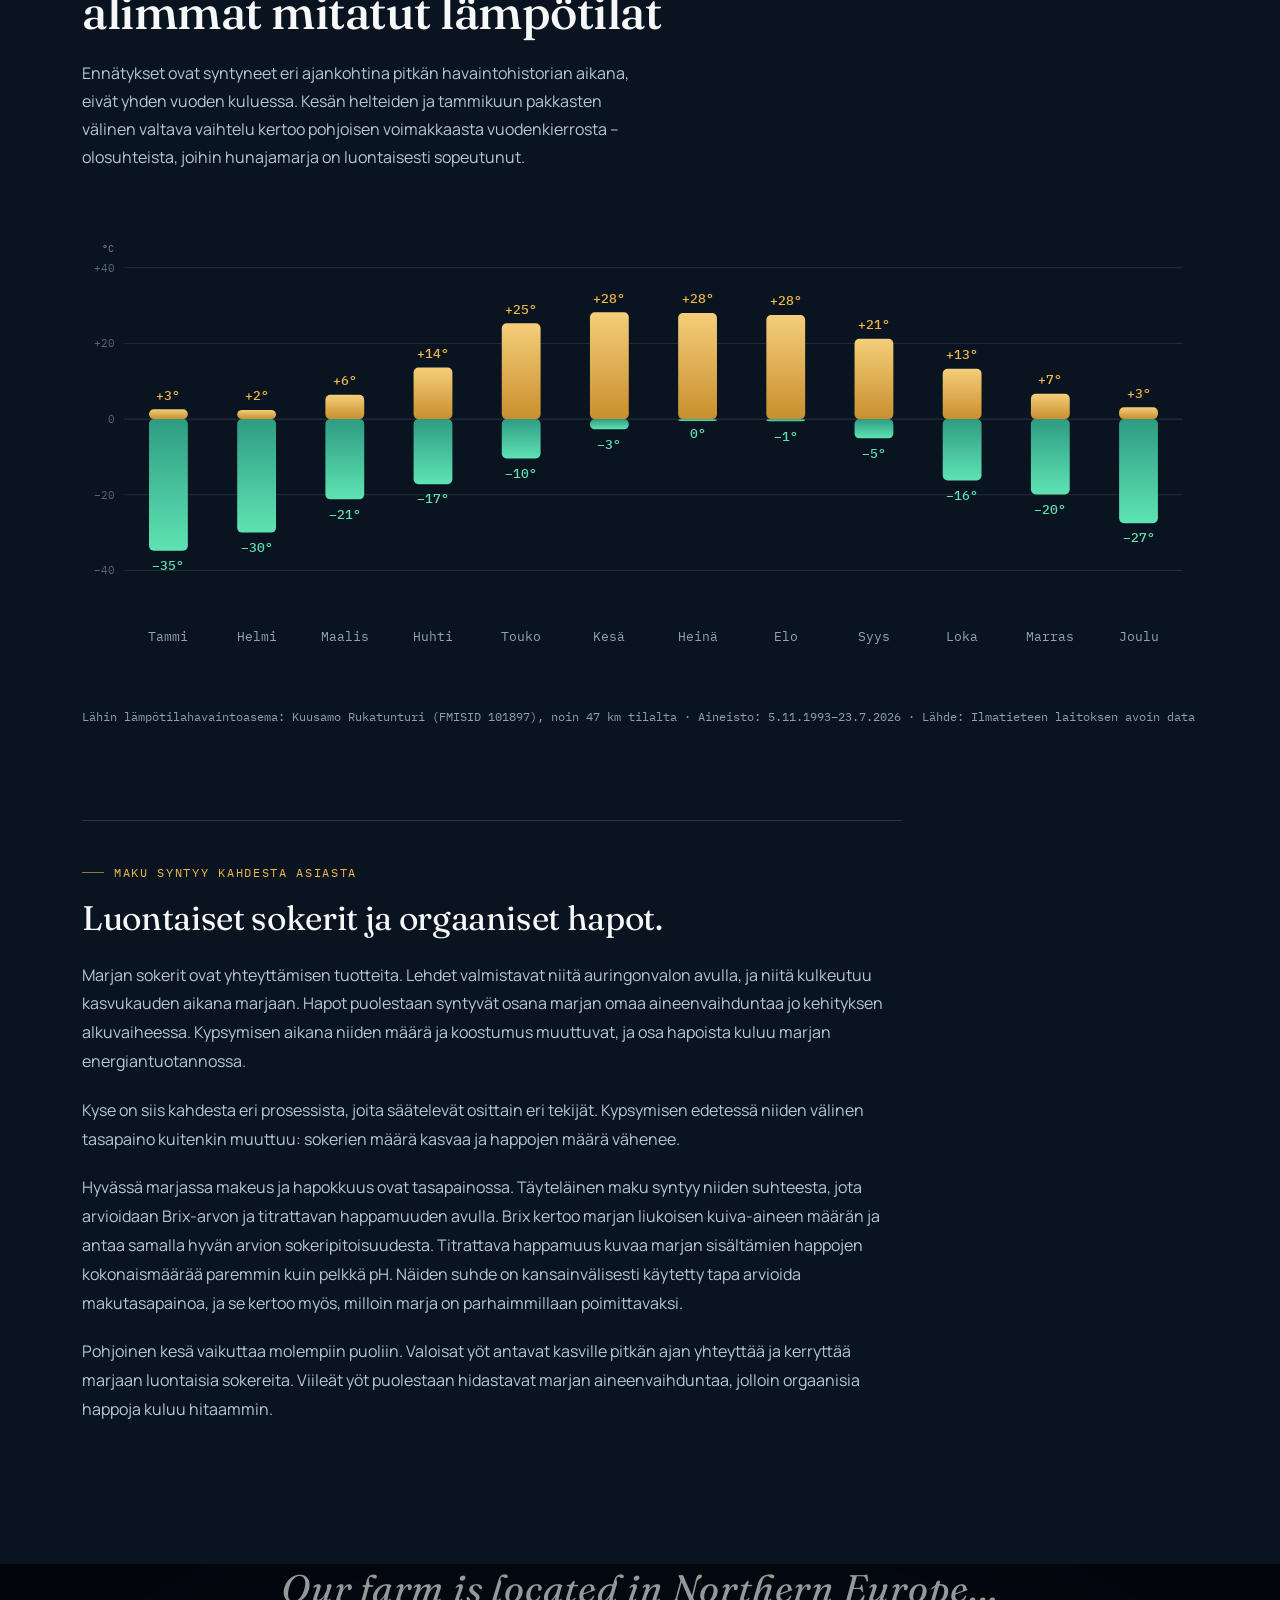
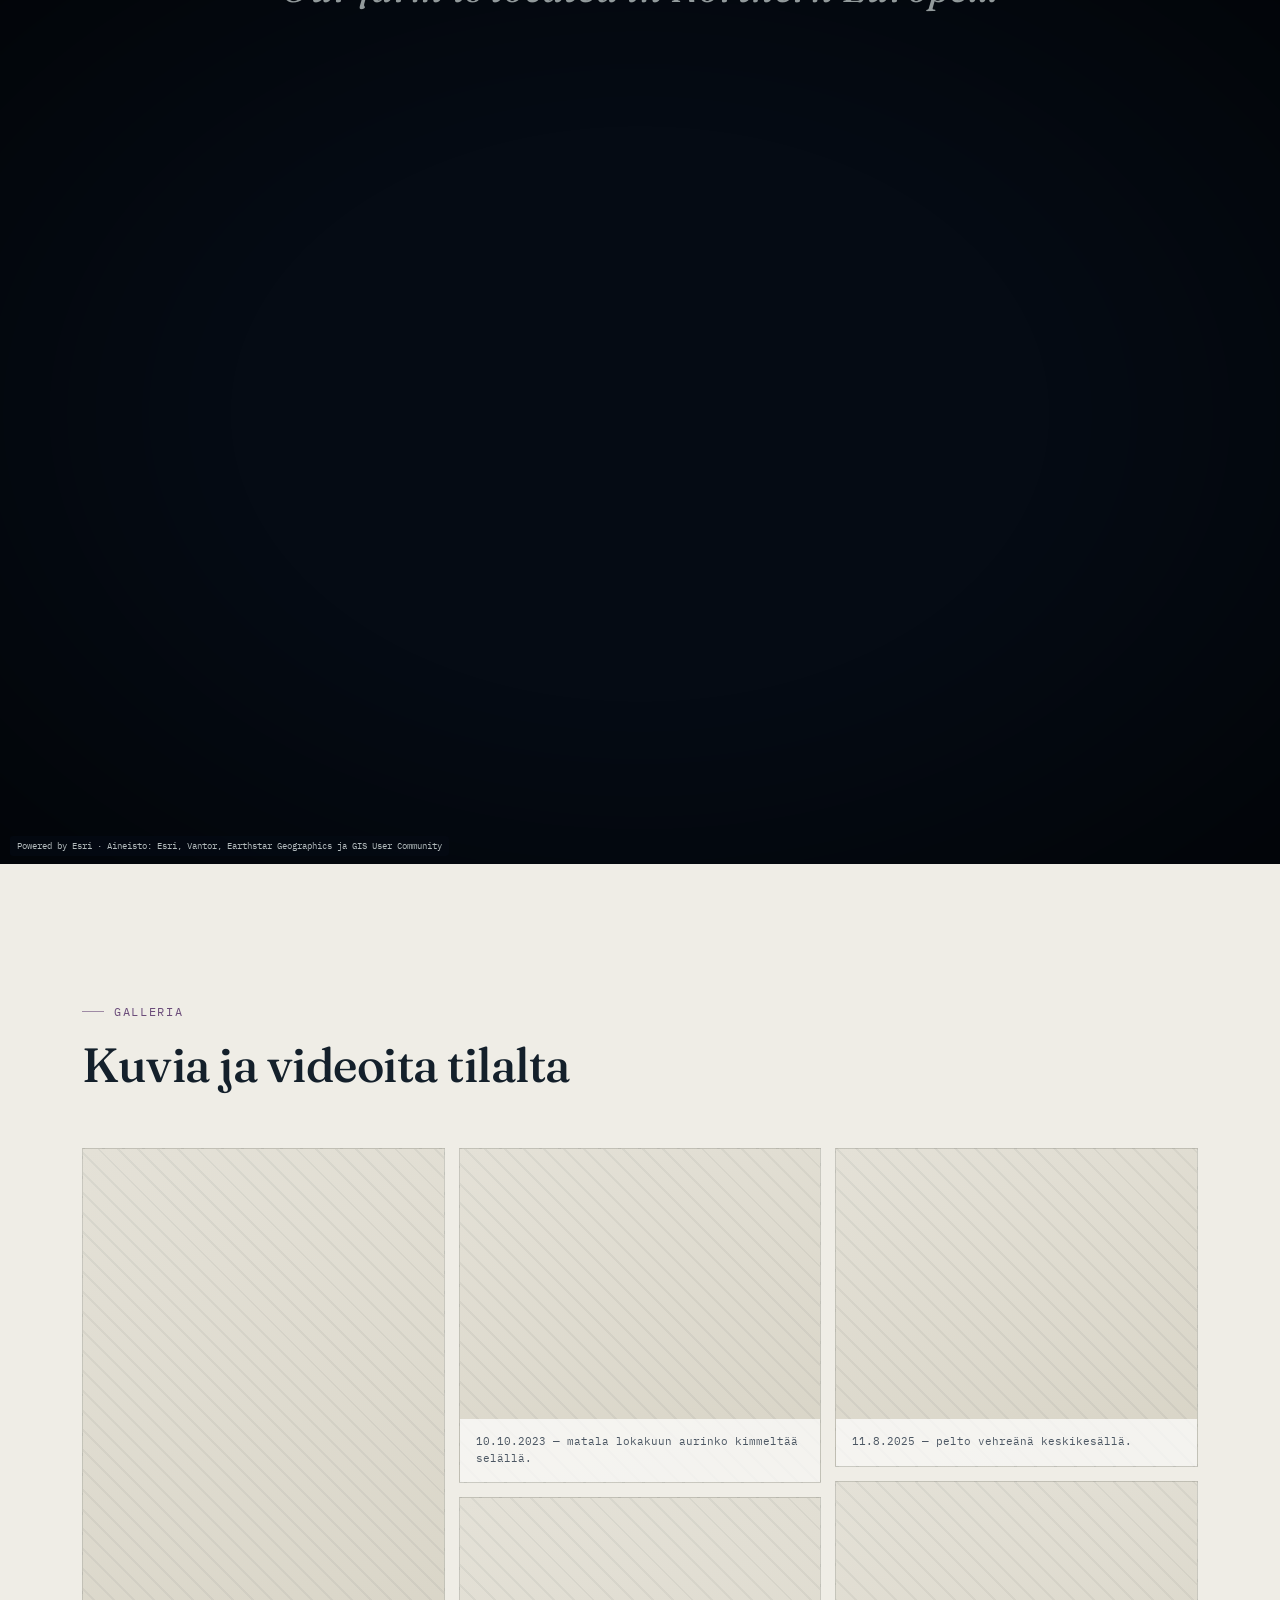
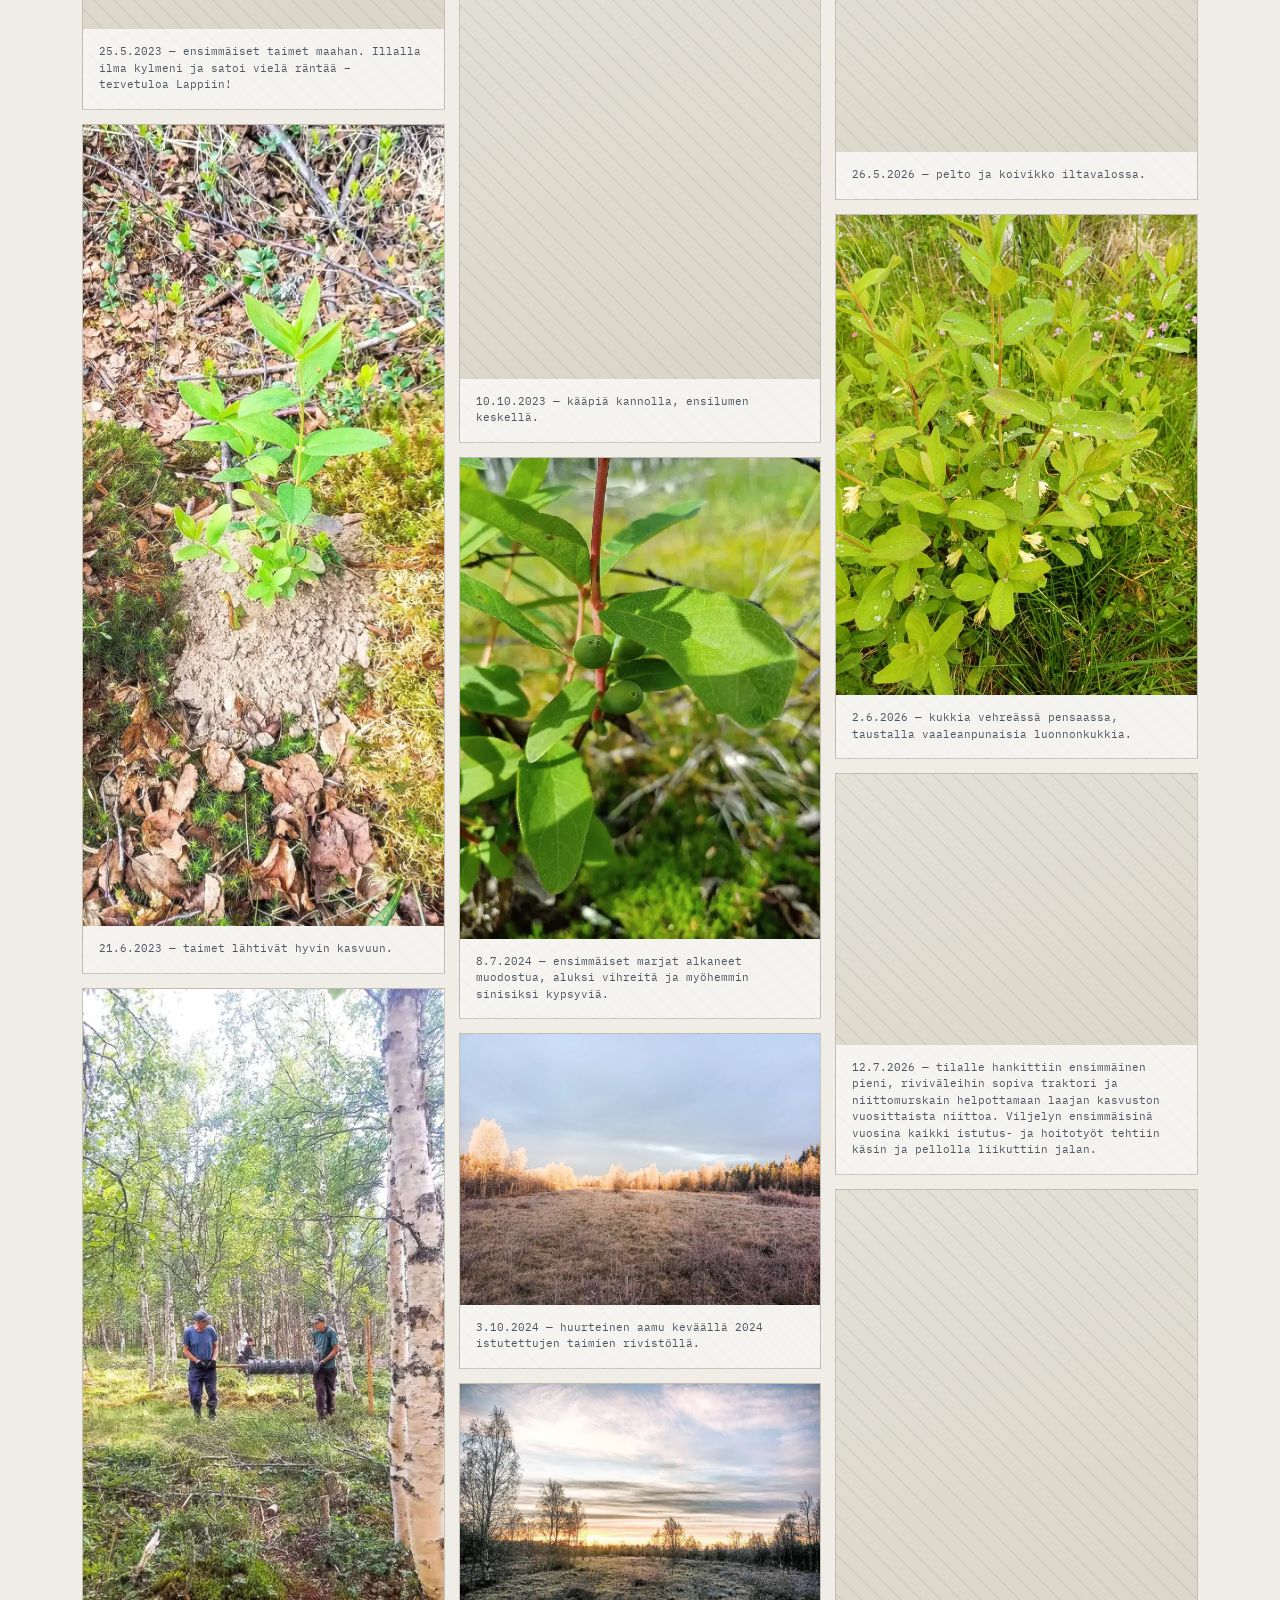
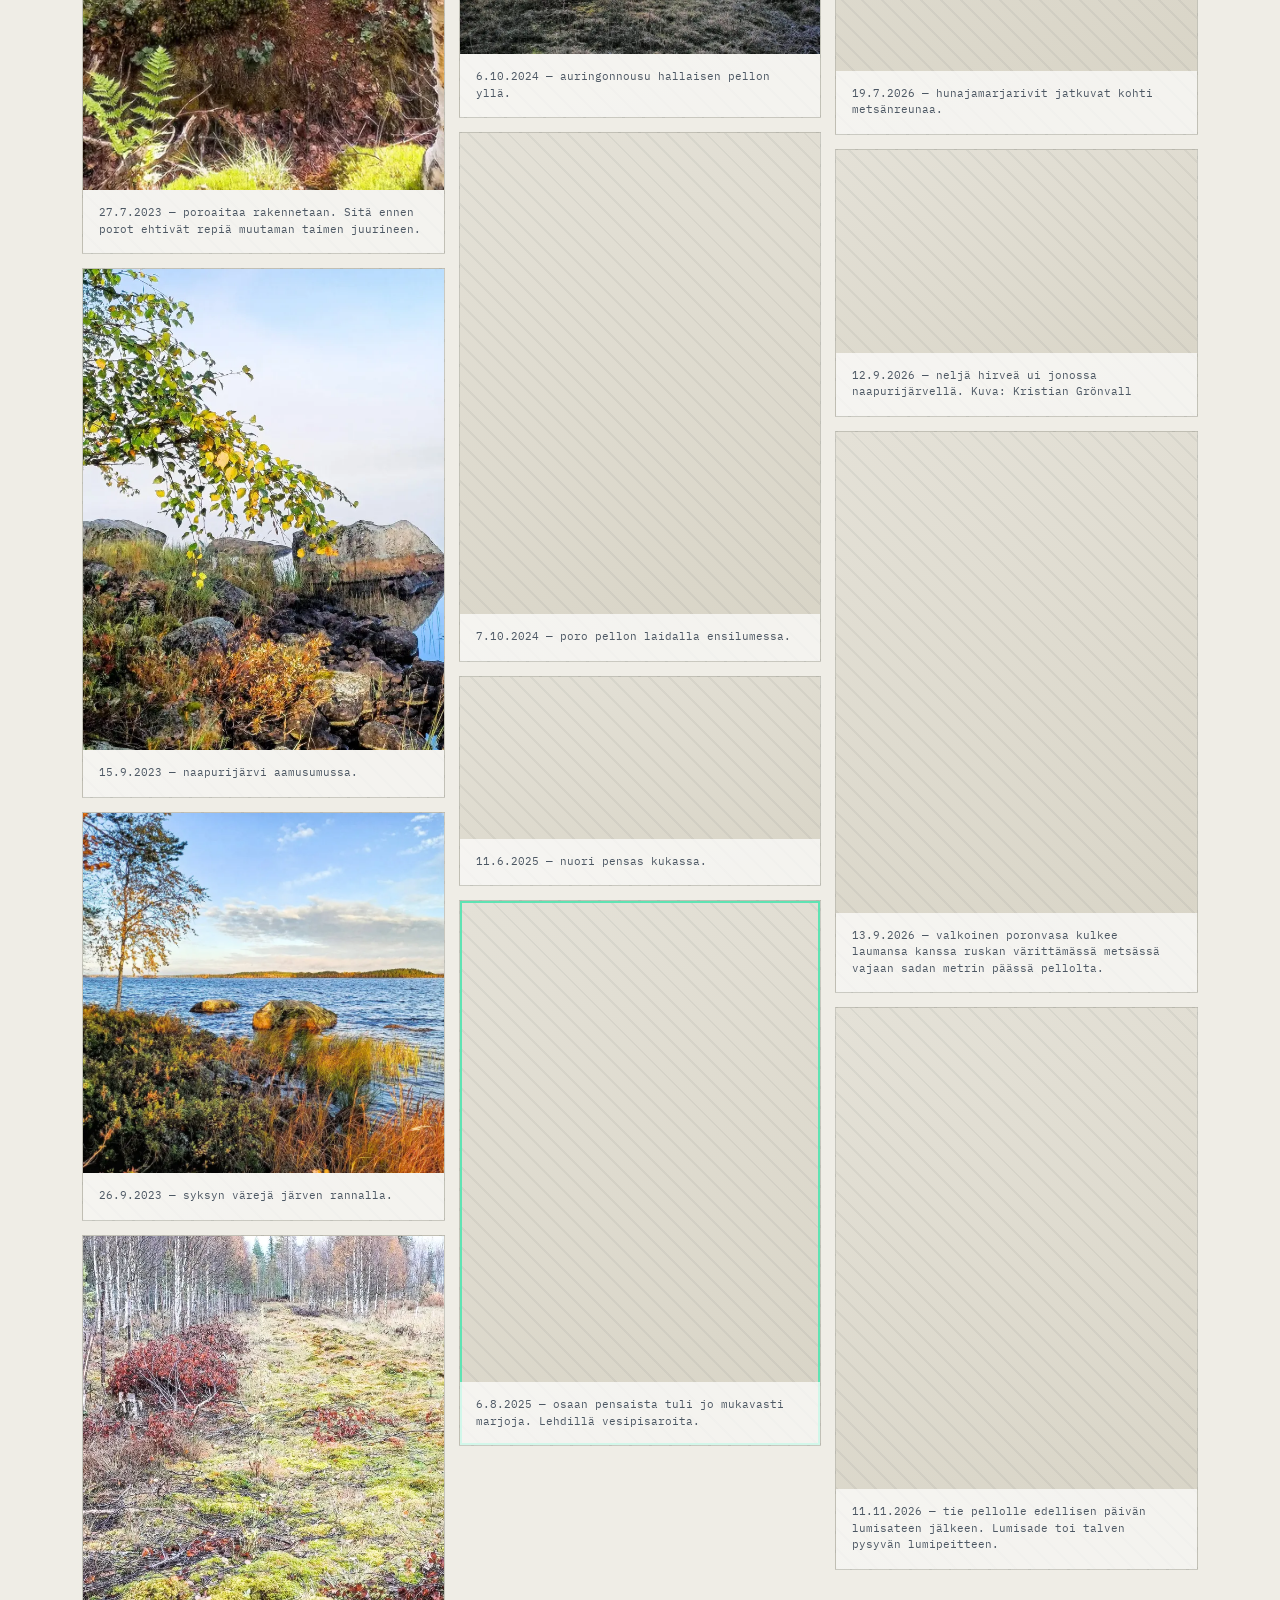
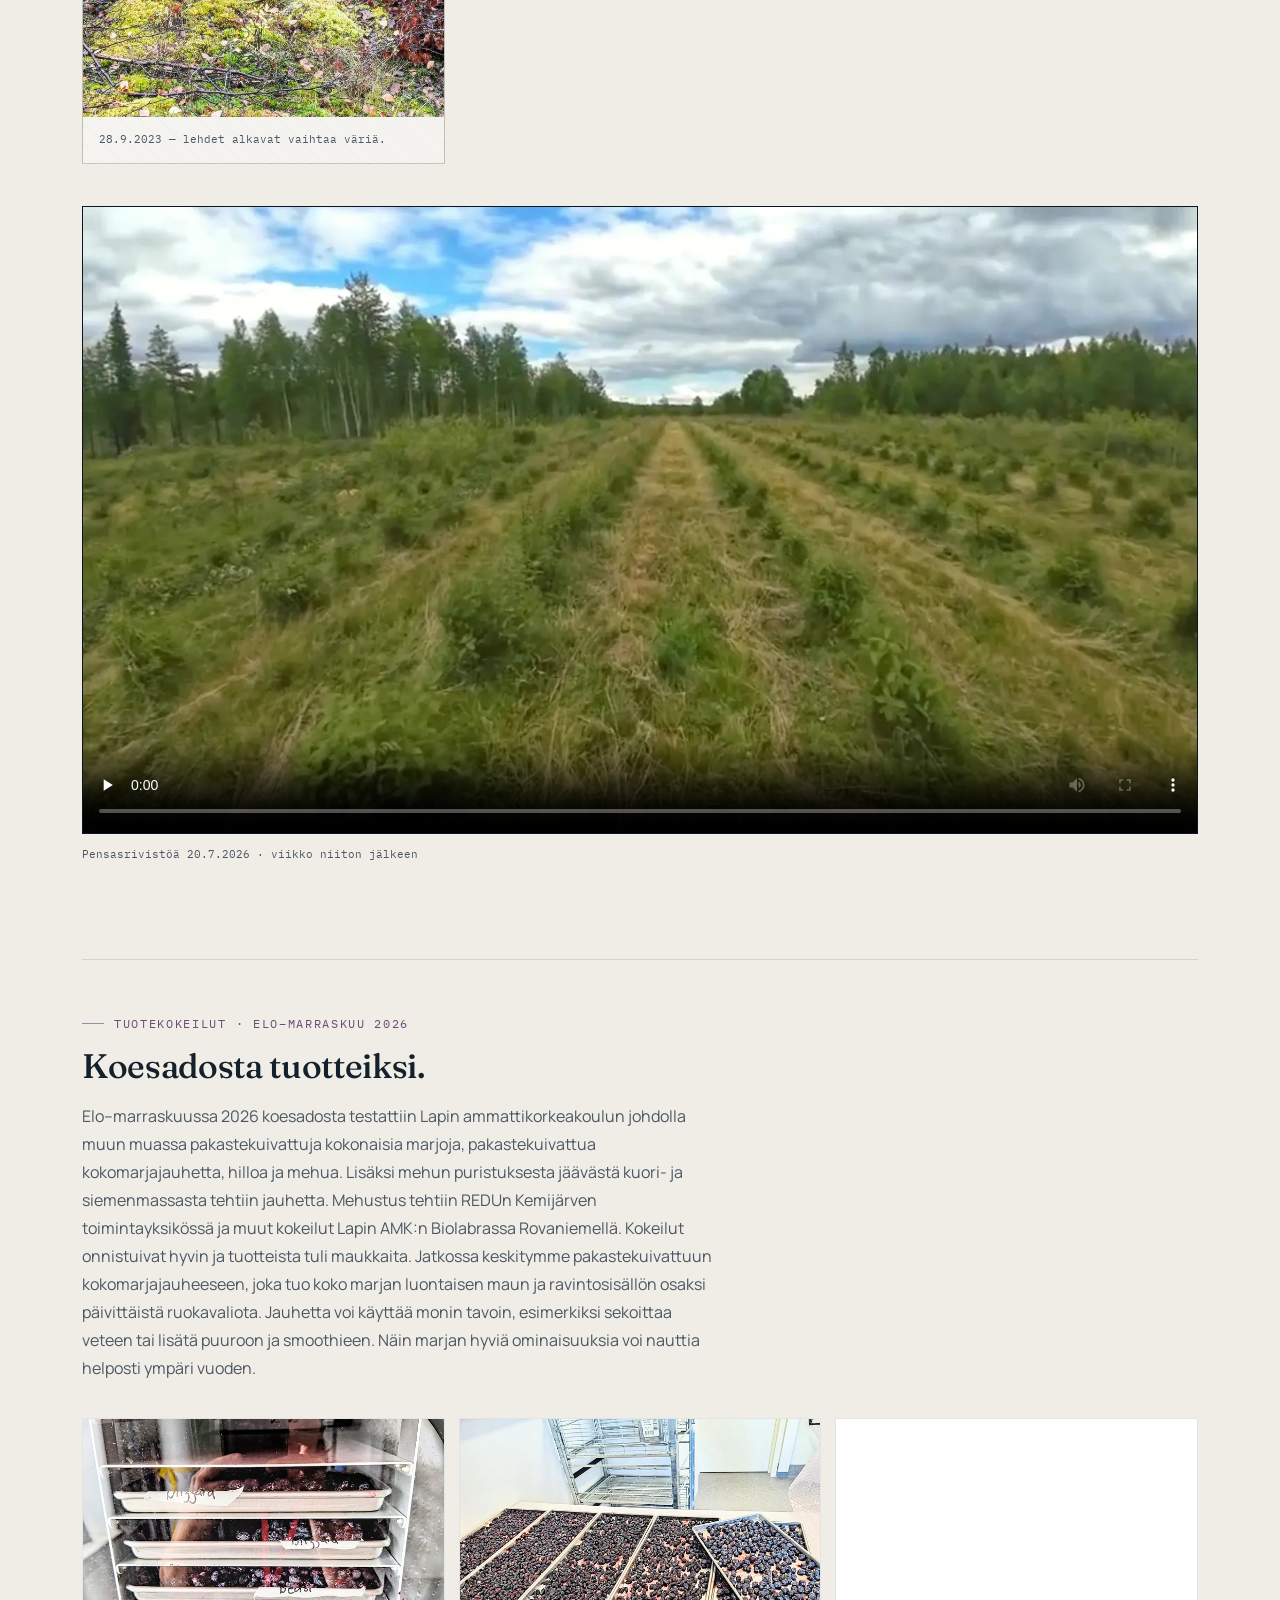
==== commit 9d3548f7: "Add files via upload" ====
--- a/index.html
+++ b/index.html
@@ -540,12 +540,12 @@
       </div>
             <div class="g-tile has-img reveal">
         <img decoding="async" src="assets/gallery/gallery-13.webp" srcset="assets/gallery/gallery-13-mobile.webp 900w, assets/gallery/gallery-13.webp 1900w" sizes="(max-width: 520px) 100vw, (max-width: 820px) 50vw, (min-width: 1180px) 370px, 33vw" loading="lazy" alt="Nuori hunajamarjapensas kukassa kesäkuussa 2025" width="1900" height="855">
-        <div class="g-caption">11.6.2025 — nuoret pensaat kukassa.</div>
+        <div class="g-caption">11.6.2025 — nuori pensas kukassa.</div>
       </div>
 
       <div class="g-tile has-img featured reveal">
         <img decoding="async" loading="lazy" src="assets/gallery/gallery-14.webp" srcset="assets/gallery/gallery-14-mobile.webp 675w, assets/gallery/gallery-14.webp 1425w" sizes="(max-width: 520px) 100vw, (max-width: 820px) 50vw, (min-width: 1180px) 370px, 33vw" alt="Ensimmäiset hunajamarjat pensaassa elokuussa 2025" width="1425" height="1900">
-        <div class="g-caption">6.8.2025 — pensaisiin tuli marjoja enemmän kuin edellisvuonna.</div>
+        <div class="g-caption">6.8.2025 — osaan pensaista tuli jo mukavasti marjoja. Lehdillä vesipisaroita.</div>
       </div>
       <div class="g-tile has-img reveal">
         <img decoding="async" loading="lazy" src="assets/gallery/gallery-15.webp" srcset="assets/gallery/gallery-15-mobile.webp 900w, assets/gallery/gallery-15.webp 1900w" sizes="(max-width: 520px) 100vw, (max-width: 820px) 50vw, (min-width: 1180px) 370px, 33vw" alt="Vehreä hunajamarjapelto kesällä 2025" width="1900" height="1425">
@@ -557,7 +557,7 @@
       </div>
       <div class="g-tile has-img reveal">
         <img decoding="async" loading="lazy" src="assets/gallery/gallery-22.webp" srcset="assets/gallery/gallery-22-mobile.webp 675w, assets/gallery/gallery-22.webp 1200w" sizes="(max-width: 520px) 100vw, (max-width: 820px) 50vw, (min-width: 1180px) 370px, 33vw" alt="Kukkiva hunajamarjapensas, lehdillä vesipisaroita, kesäkuussa 2026" width="1200" height="1600">
-        <div class="g-caption">2.6.2026 — pensas täydessä kukassa, lehdillä vesipisaroita.</div>
+        <div class="g-caption">2.6.2026 — kukkia vehreässä pensaassa, taustalla vaaleanpunaisia luonnonkukkia.</div>
       </div>
       <div class="g-tile has-img reveal">
         <img decoding="async" loading="lazy" src="assets/gallery/gallery-17.webp" srcset="assets/gallery/gallery-17-mobile.webp 900w, assets/gallery/gallery-17.webp 2000w" sizes="(max-width: 520px) 100vw, (max-width: 820px) 50vw, (min-width: 1180px) 370px, 33vw" alt="Tilan ensimmäinen traktori ja riviväliniittokone metsän laidassa" width="2000" height="1500">
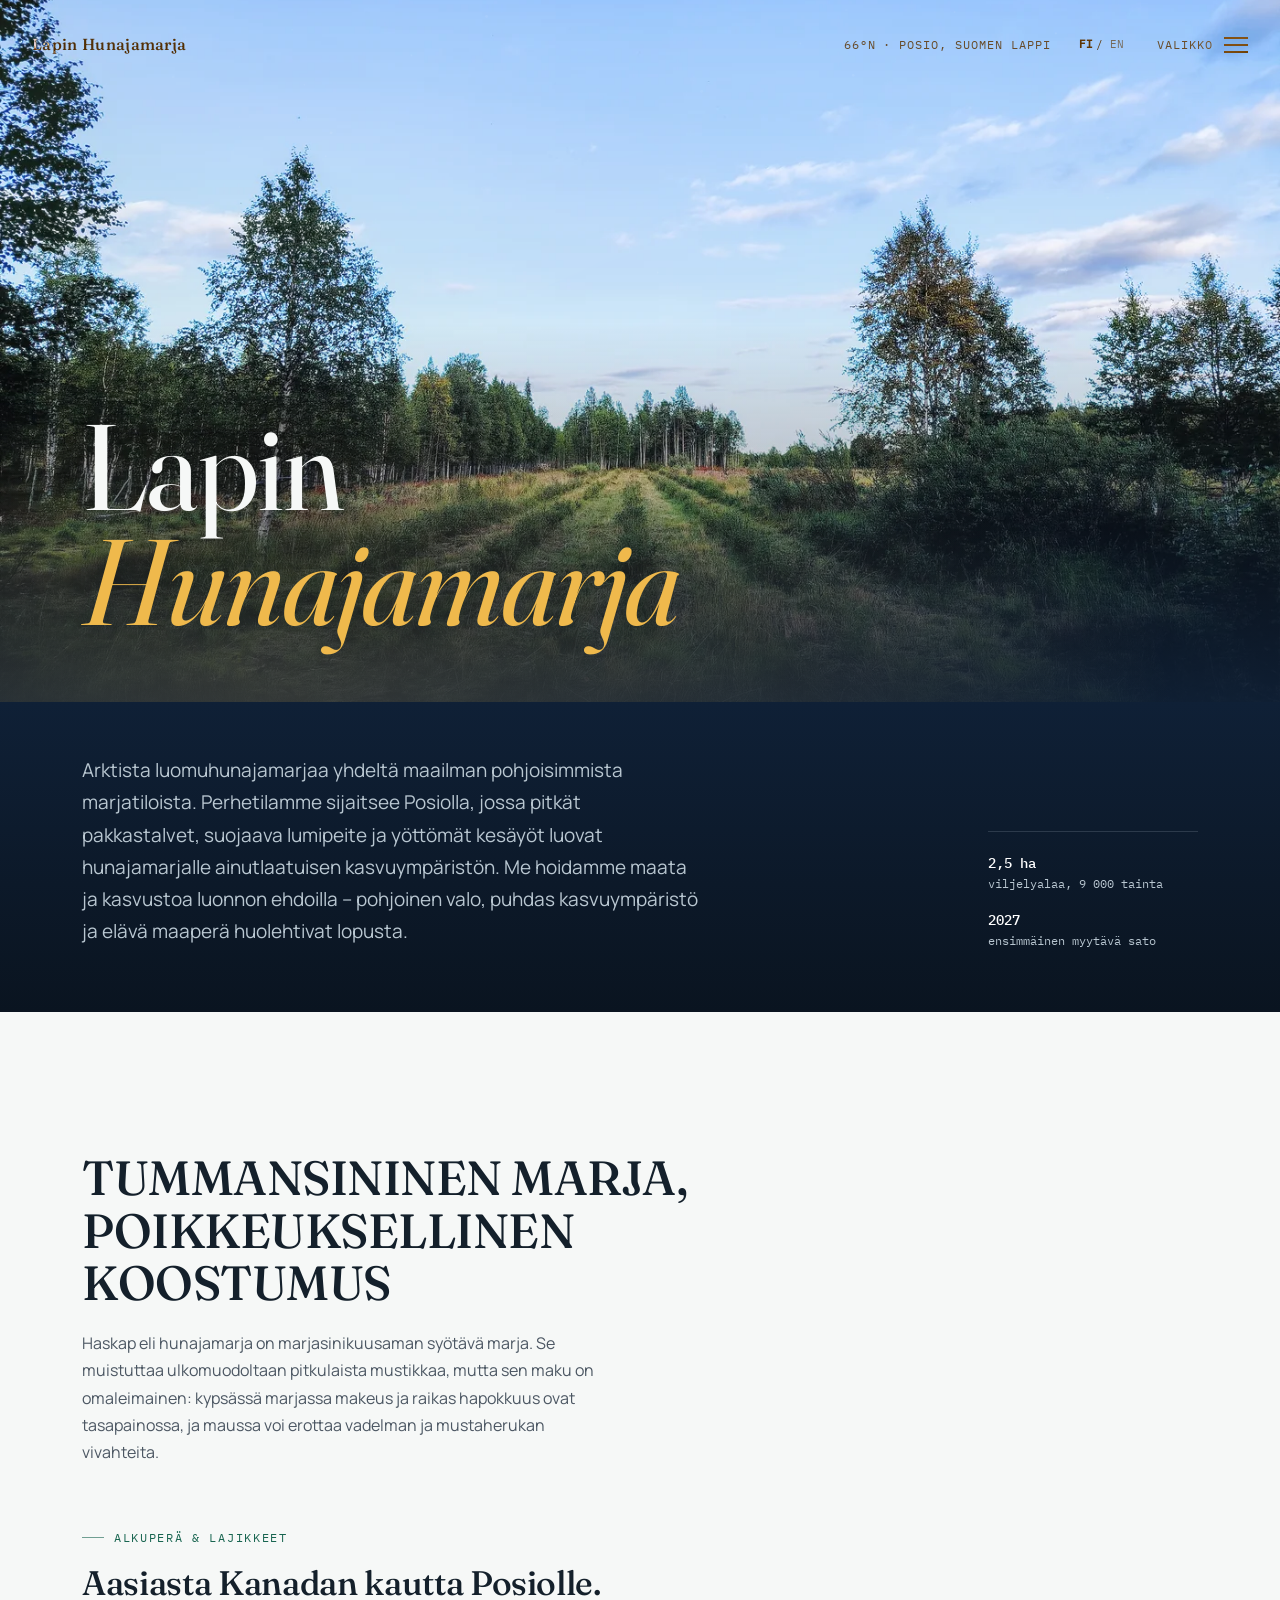
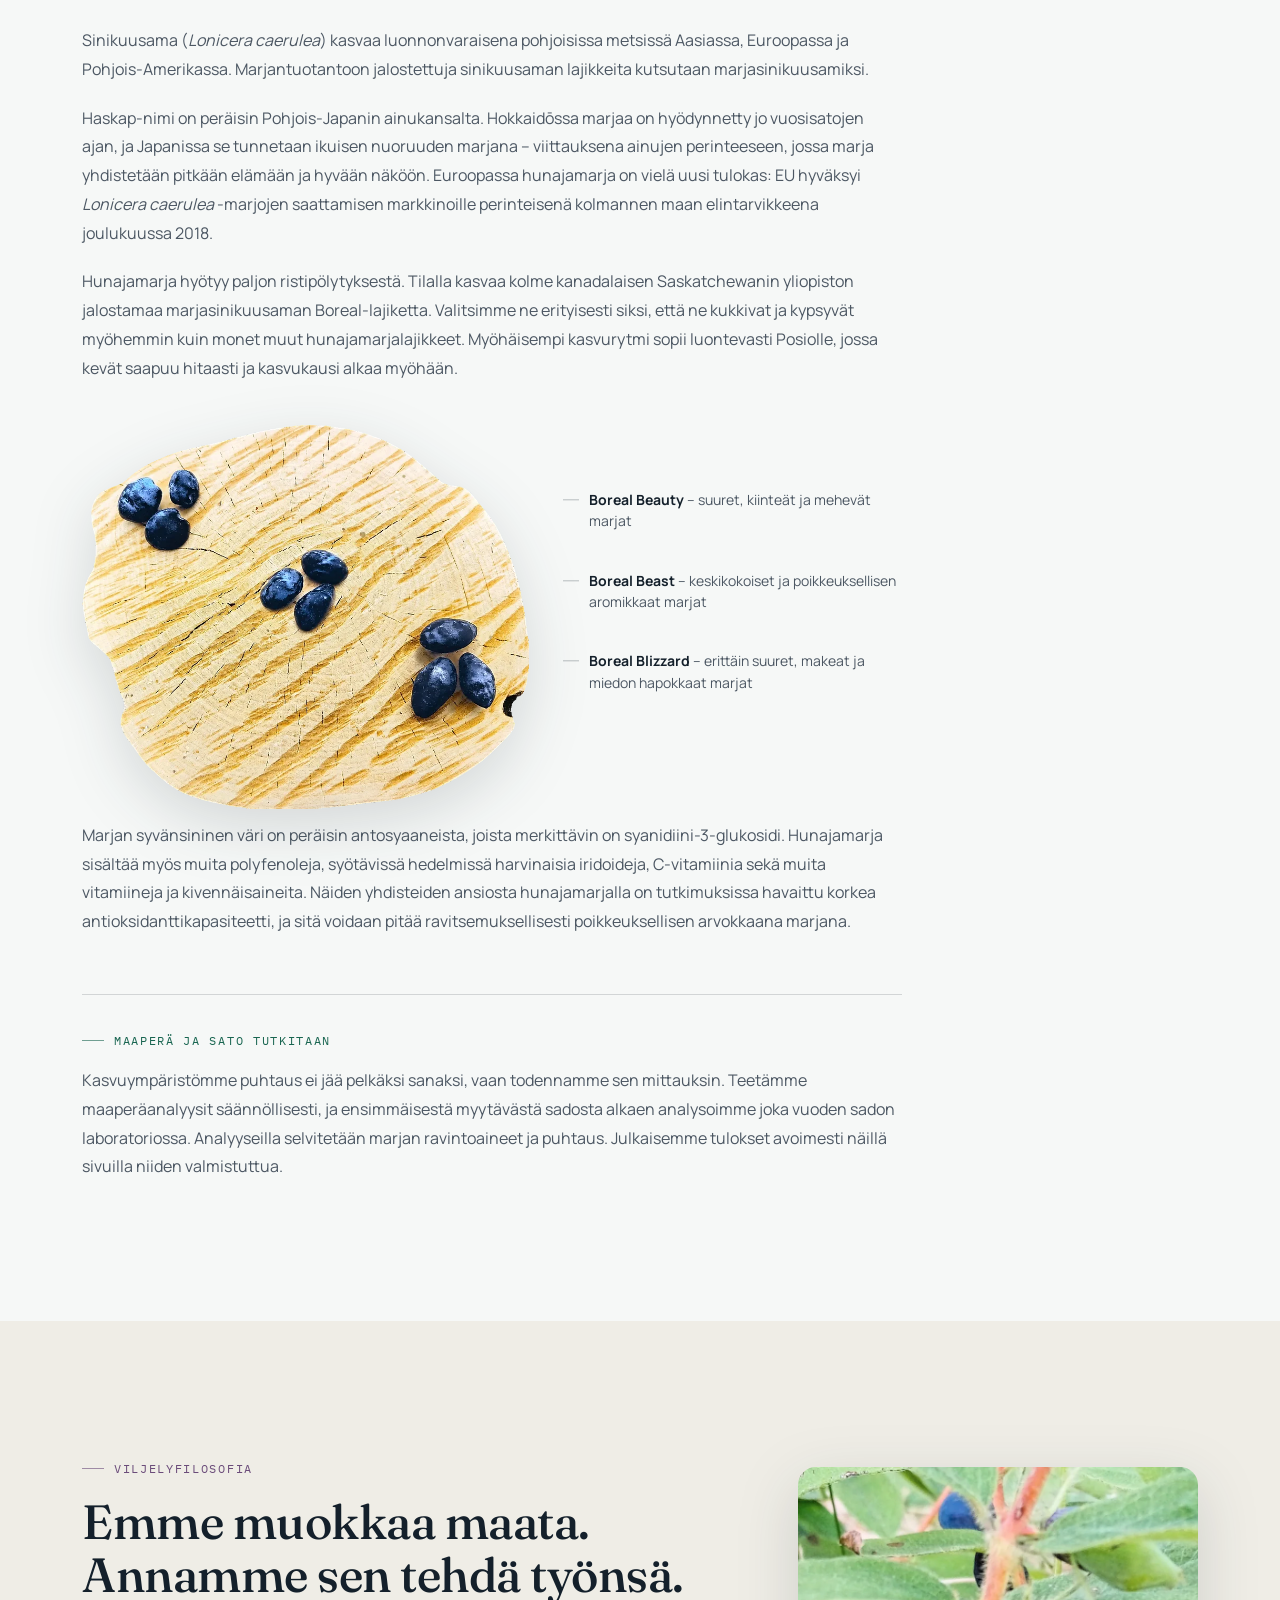
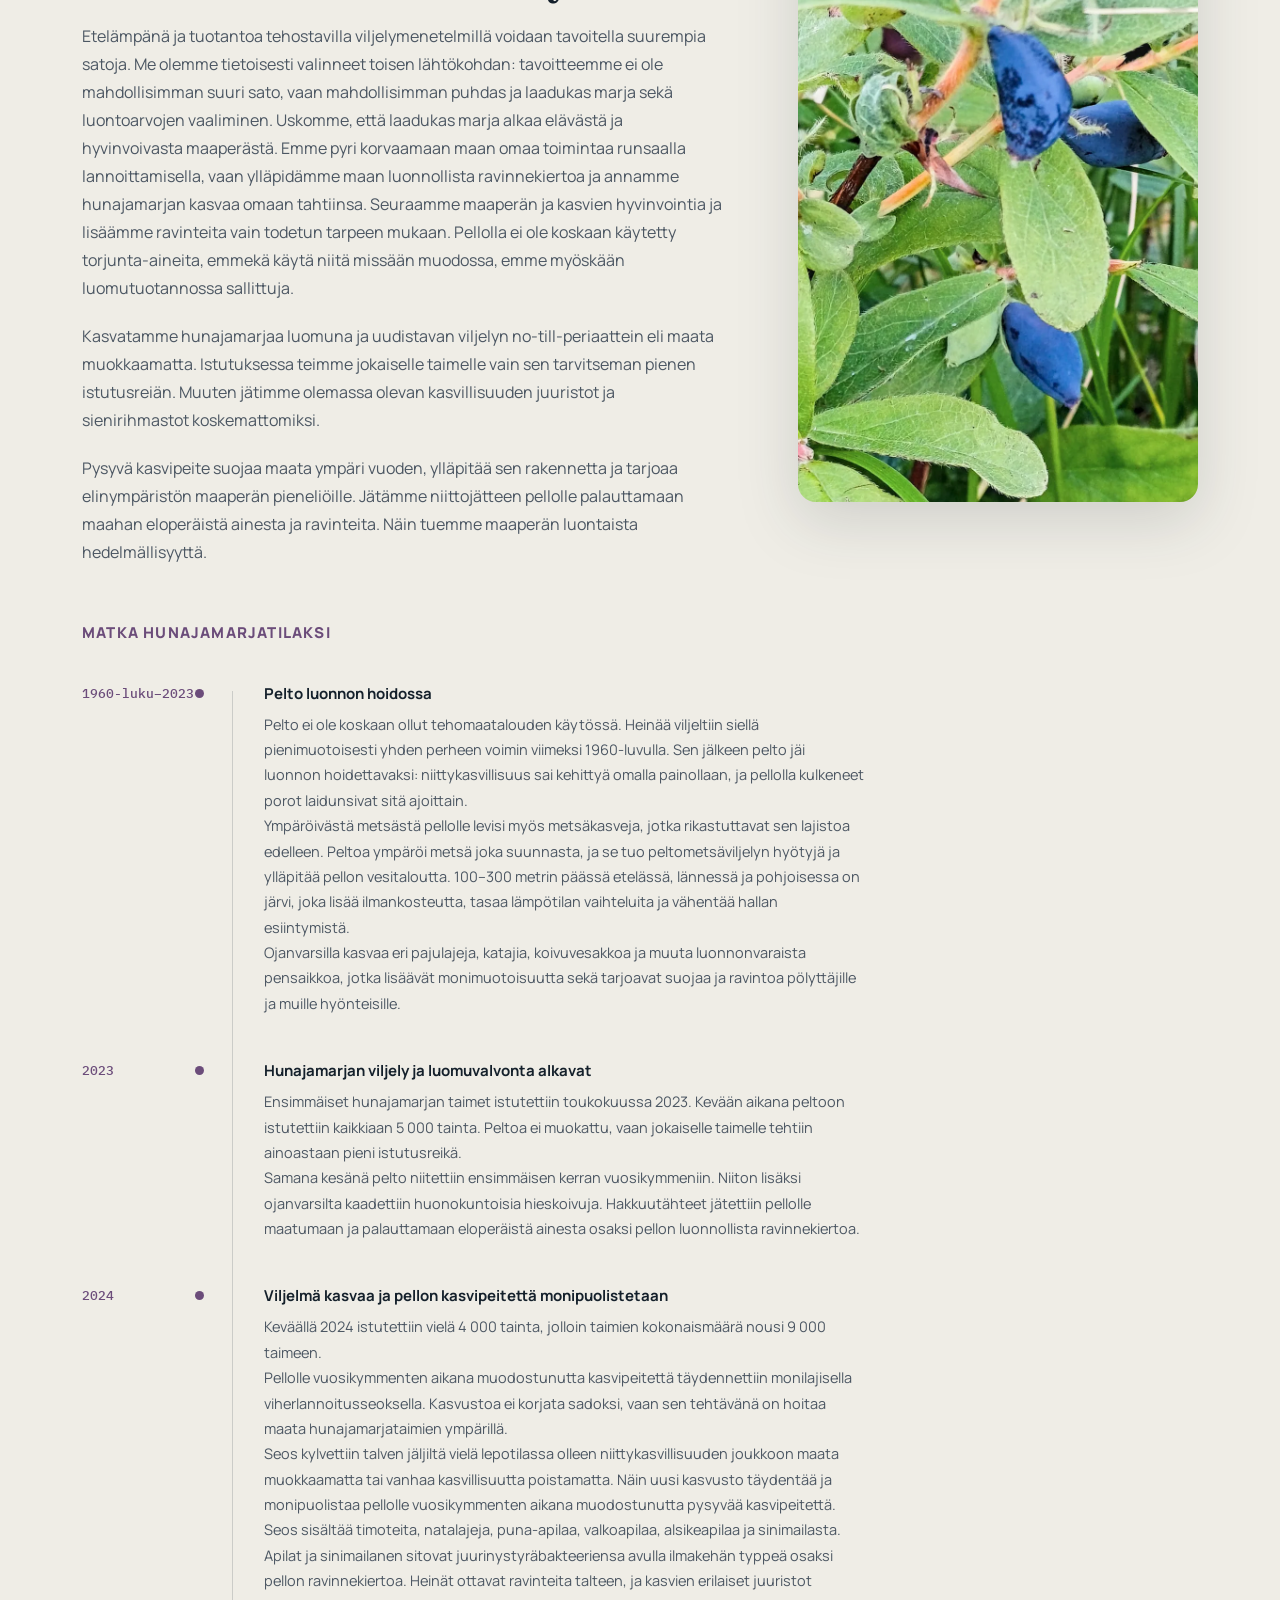
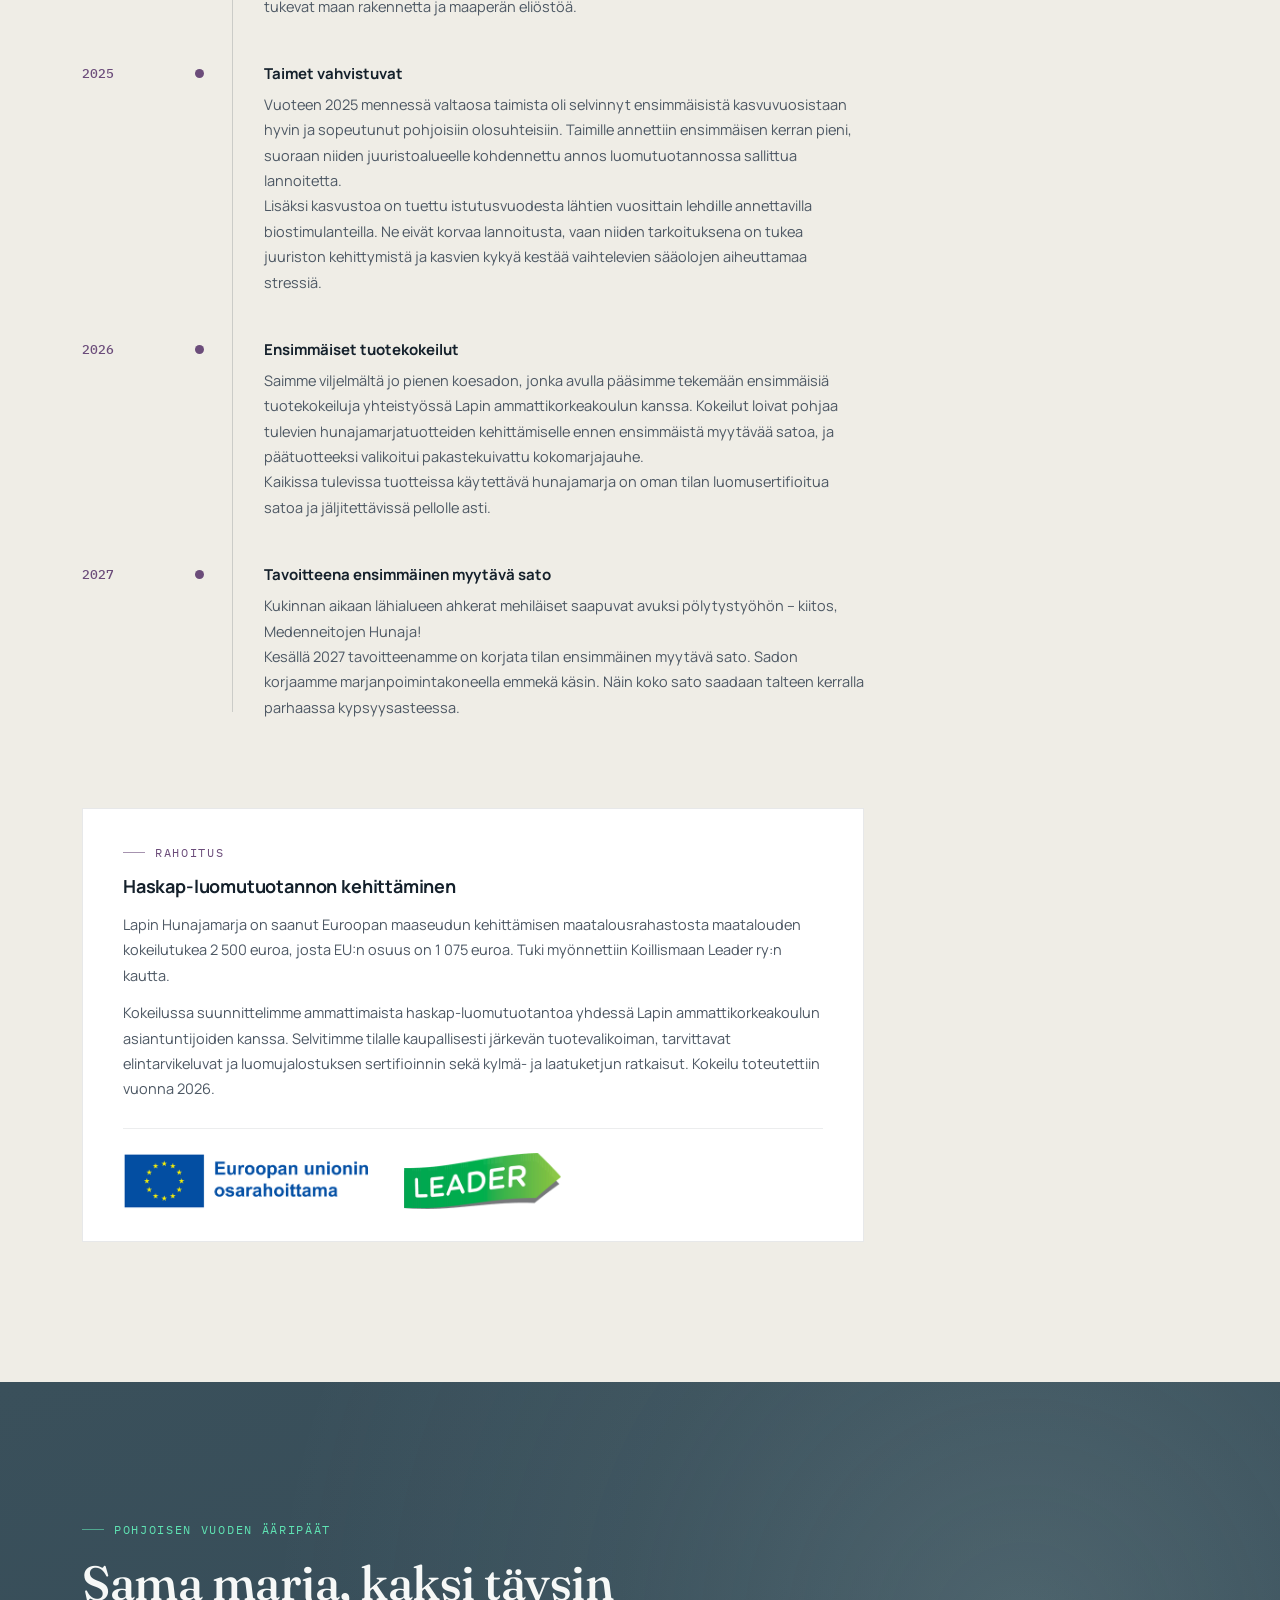
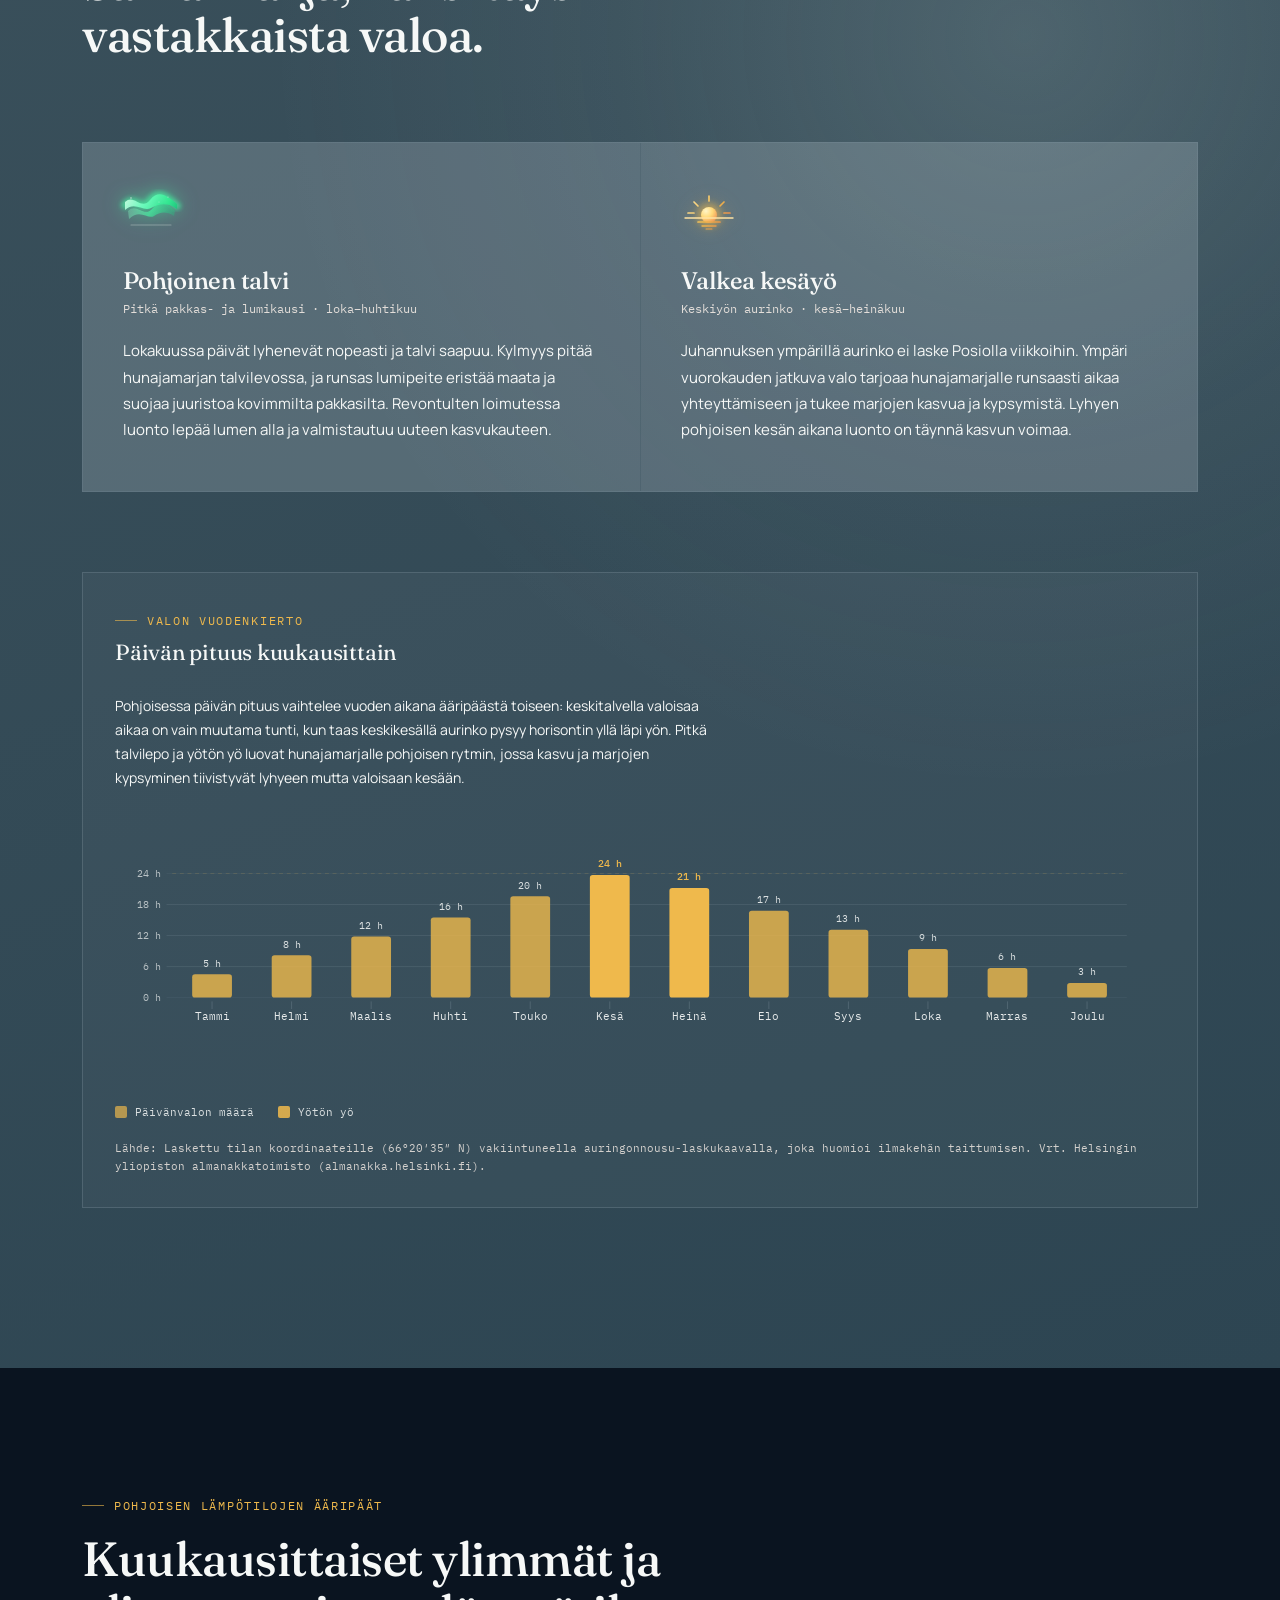
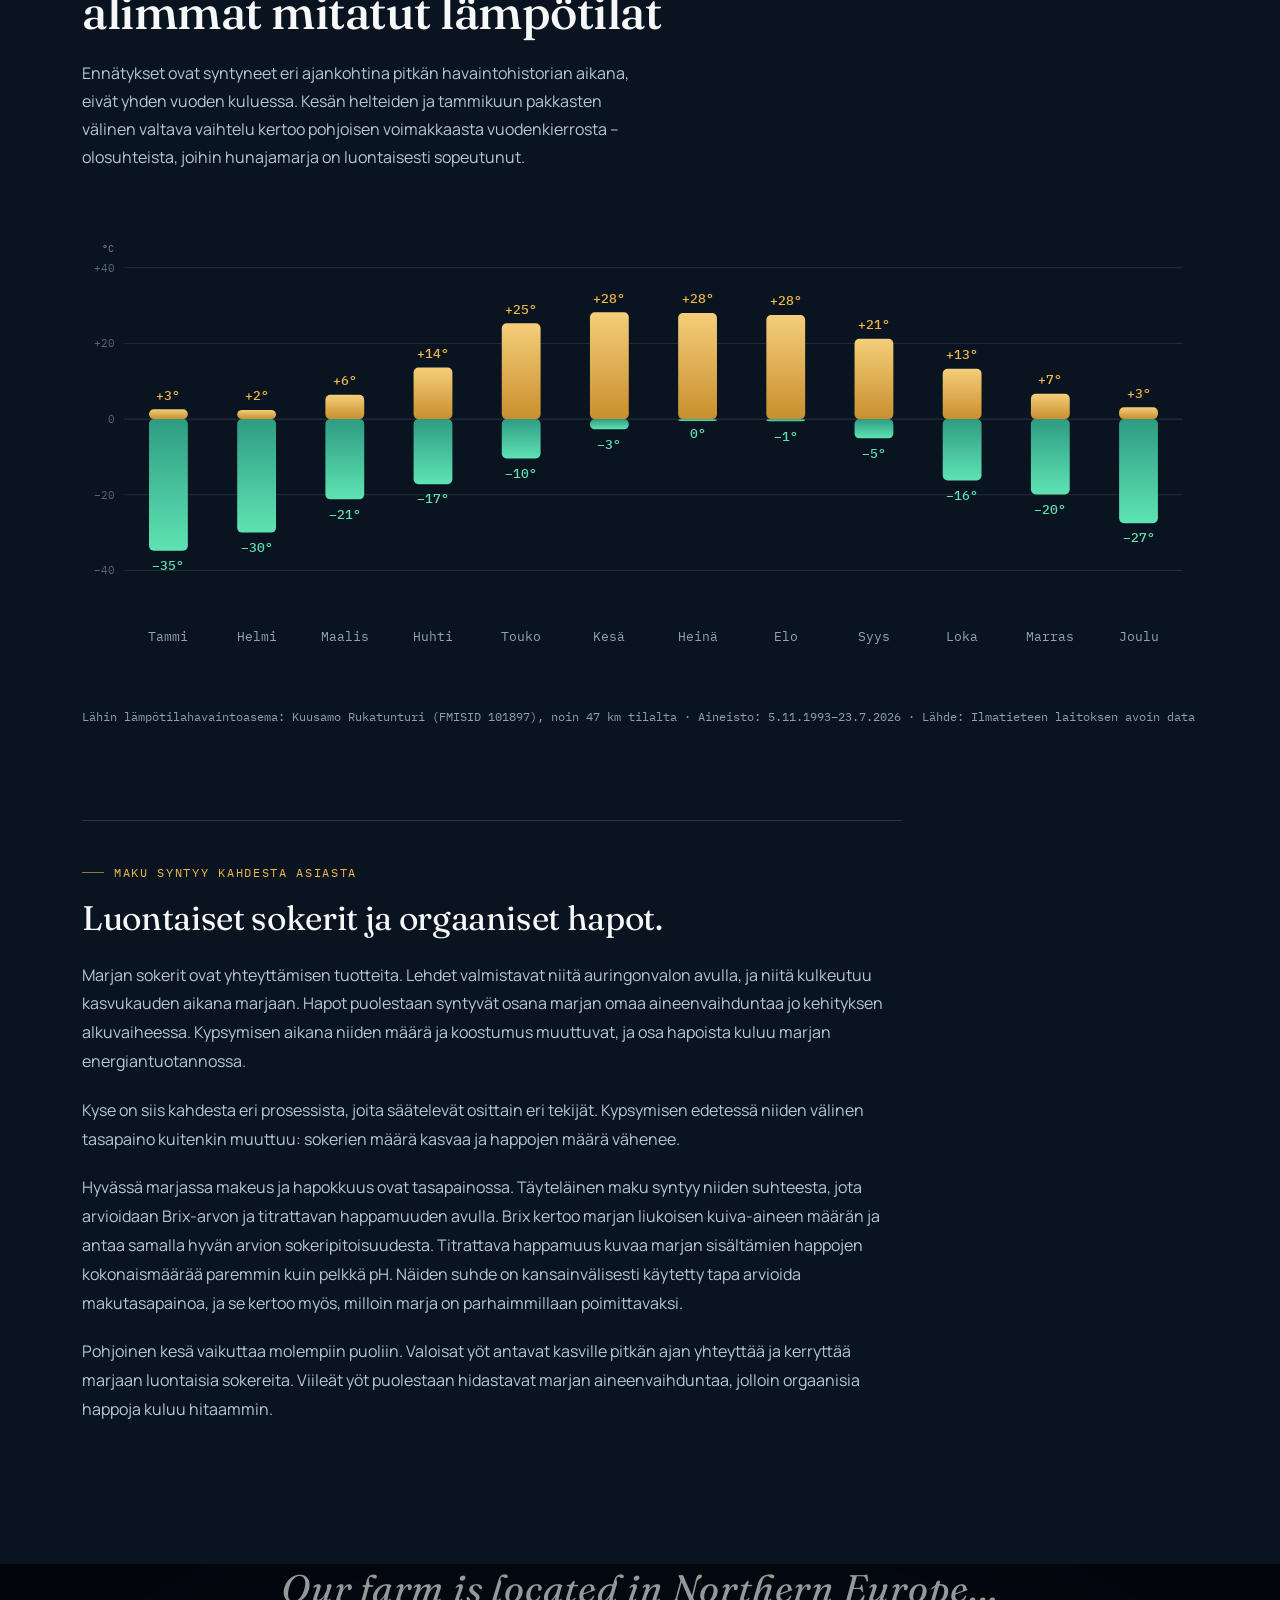
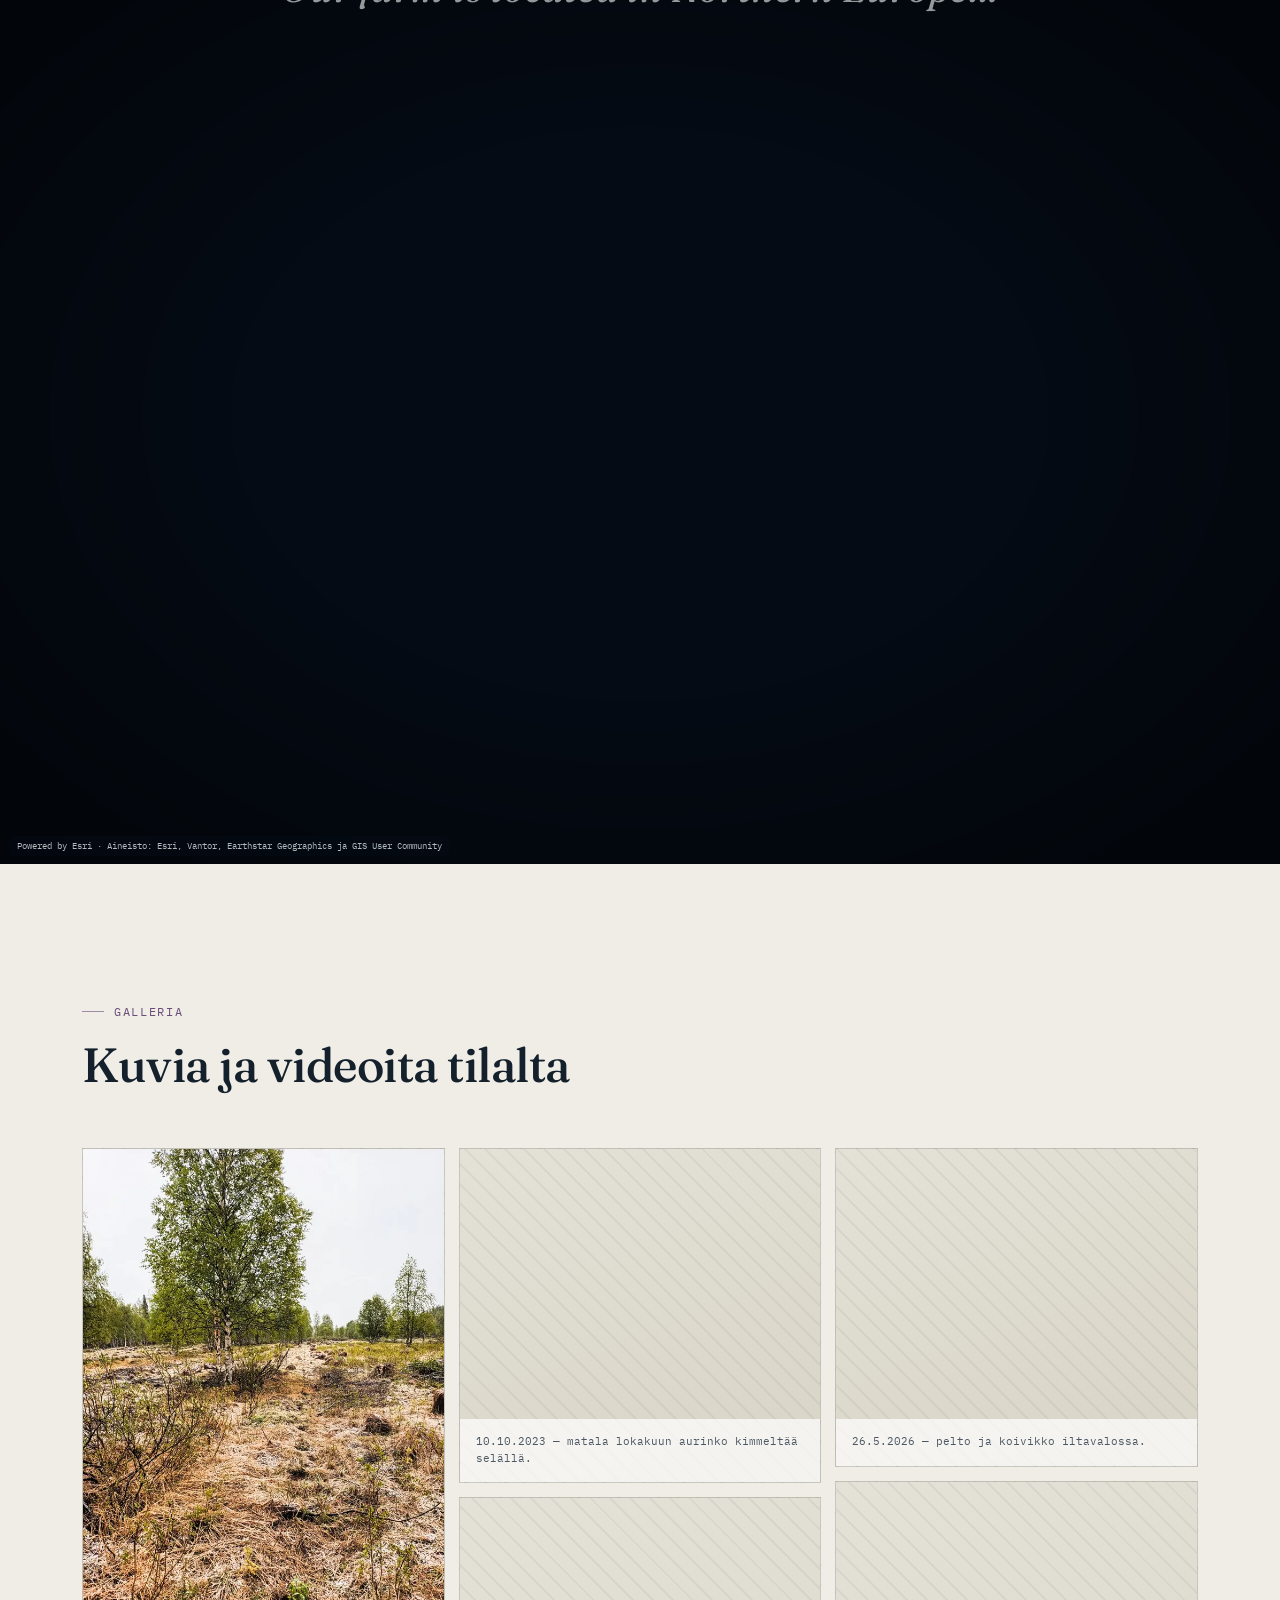
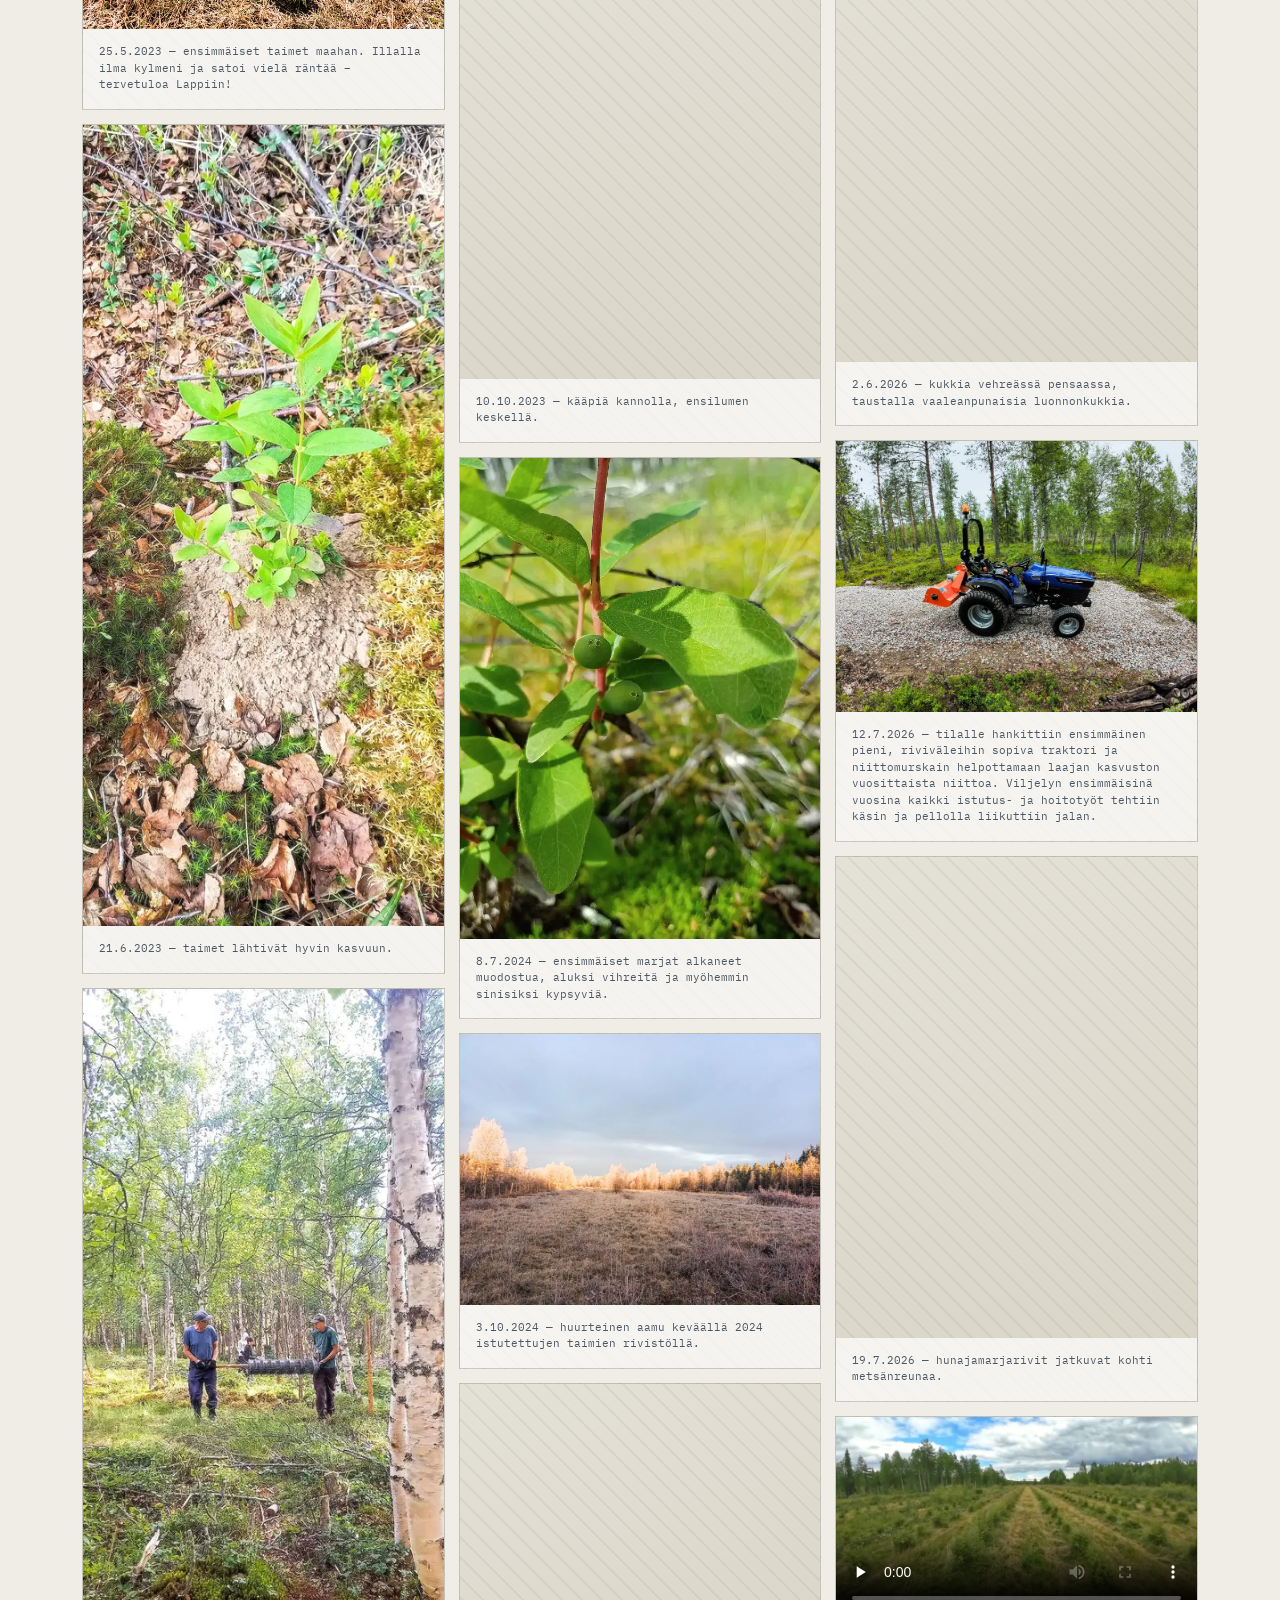
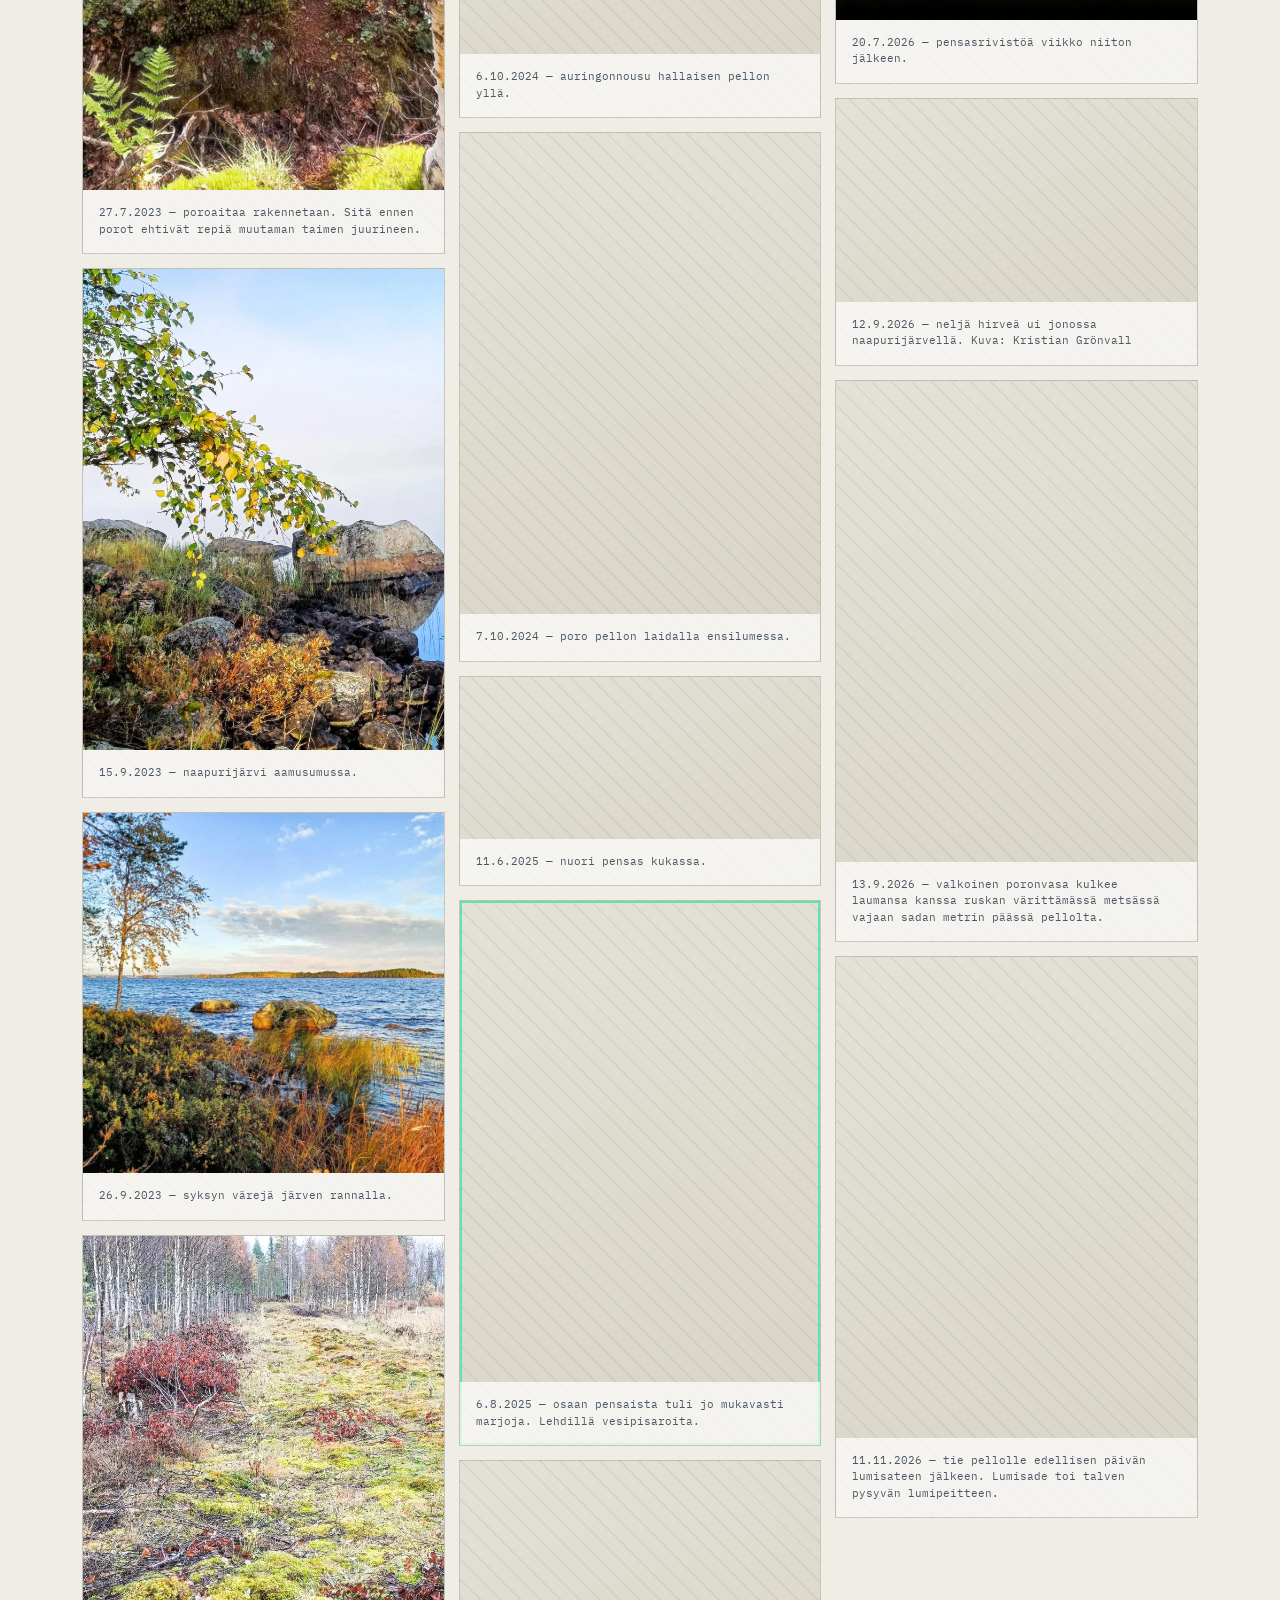
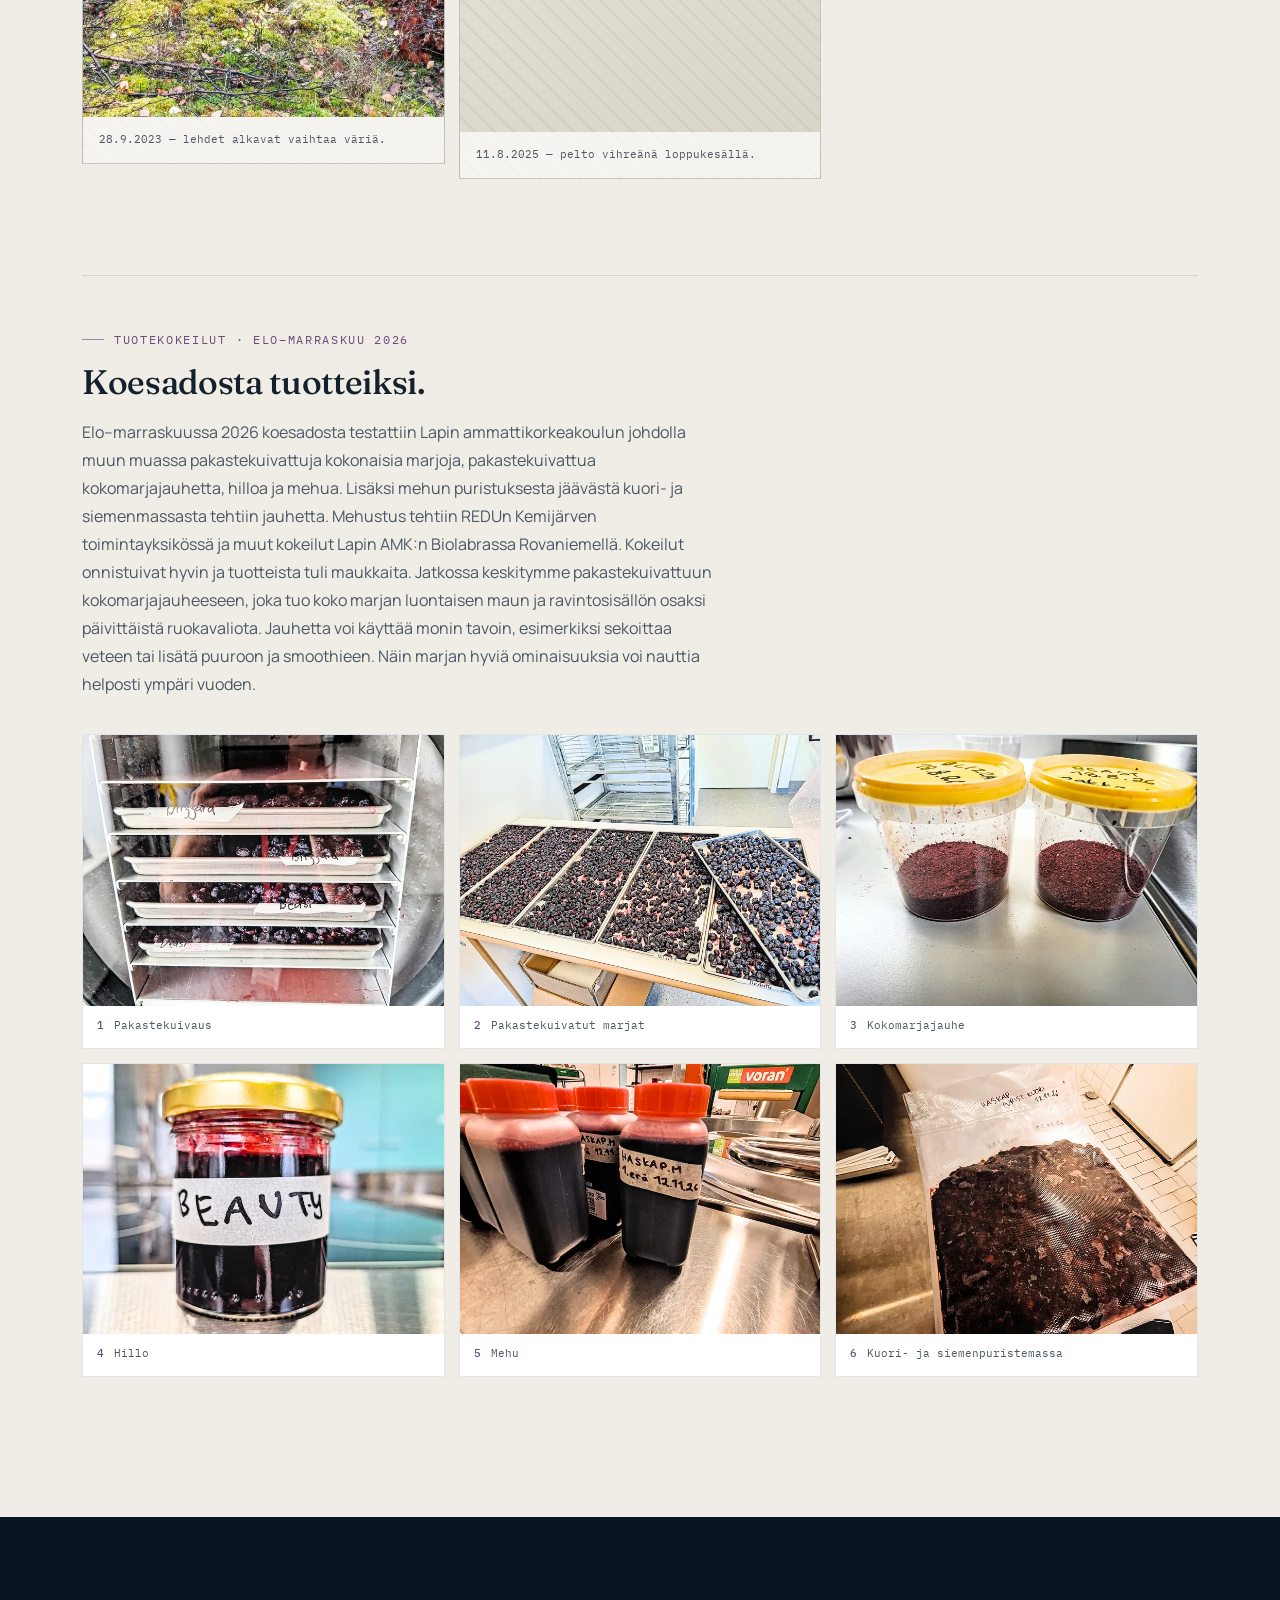
==== commit c45e98b5: "Add files via upload" ====
--- a/index.html
+++ b/index.html
@@ -549,7 +549,7 @@
       </div>
       <div class="g-tile has-img reveal">
         <img decoding="async" loading="lazy" src="assets/gallery/gallery-15.webp" srcset="assets/gallery/gallery-15-mobile.webp 900w, assets/gallery/gallery-15.webp 1900w" sizes="(max-width: 520px) 100vw, (max-width: 820px) 50vw, (min-width: 1180px) 370px, 33vw" alt="Vehreä hunajamarjapelto kesällä 2025" width="1900" height="1425">
-        <div class="g-caption">11.8.2025 — pelto vehreänä keskikesällä.</div>
+        <div class="g-caption">11.8.2025 — pelto vihreänä loppukesällä.</div>
       </div>
       <div class="g-tile has-img reveal">
         <img decoding="async" loading="lazy" src="assets/gallery/gallery-16.webp" srcset="assets/gallery/gallery-16-mobile.webp 900w, assets/gallery/gallery-16.webp 1900w" sizes="(max-width: 520px) 100vw, (max-width: 820px) 50vw, (min-width: 1180px) 370px, 33vw" alt="Koivikkoa ja peltoa iltavalossa toukokuussa 2026" width="1900" height="1425">
@@ -567,6 +567,13 @@
         <img decoding="async" loading="lazy" src="assets/gallery/gallery-18.webp" srcset="assets/gallery/gallery-18-mobile.webp 675w, assets/gallery/gallery-18.webp 1500w" sizes="(max-width: 520px) 100vw, (max-width: 820px) 50vw, (min-width: 1180px) 370px, 33vw" alt="Hunajamarjapensaiden rivit jatkuvat kohti metsänreunaa heinäkuussa 2026" width="1500" height="2000">
         <div class="g-caption">19.7.2026 — hunajamarjarivit jatkuvat kohti metsänreunaa.</div>
       </div>
+      <div class="g-tile has-img g-video reveal">
+        <video controls preload="none" playsinline width="1920" height="1080" data-poster="assets/video/pensasrivistoa-20-7-2026-poster.webp">
+          <source src="assets/video/pensasrivistoa-20-7-2026.mp4" type="video/mp4">
+          Selaimesi ei tue videon toistamista.
+        </video>
+        <div class="g-caption">20.7.2026 — pensasrivistöä viikko niiton jälkeen.</div>
+      </div>
       <div class="g-tile has-img reveal">
         <img decoding="async" loading="lazy" src="assets/gallery/gallery-21.webp" srcset="assets/gallery/gallery-21-mobile.webp 900w, assets/gallery/gallery-21.webp 2000w" sizes="(max-width: 520px) 100vw, (max-width: 820px) 50vw, (min-width: 1180px) 370px, 33vw" alt="Neljä hirveä uimassa jonossa järvellä syyskuussa 2026" width="2000" height="1126">
         <div class="g-caption">12.9.2026 — neljä hirveä ui jonossa naapurijärvellä. Kuva: Kristian Grönvall</div>
@@ -580,13 +587,6 @@
         <div class="g-caption">11.11.2026 — tie pellolle edellisen päivän lumisateen jälkeen. Lumisade toi talven pysyvän lumipeitteen.</div>
       </div>
     </div>
-    <figure class="gallery-video reveal">
-      <video controls preload="none" playsinline width="1920" height="1080" data-poster="assets/video/pensasrivistoa-20-7-2026-poster.webp">
-        <source src="assets/video/pensasrivistoa-20-7-2026.mp4" type="video/mp4">
-        Selaimesi ei tue videon toistamista.
-      </video>
-      <figcaption>Pensasrivistöä 20.7.2026 · viikko niiton jälkeen</figcaption>
-    </figure>
     <div class="trials" aria-label="Tuotekokeilut">
       <div class="trials-head reveal">
         <div class="eyebrow">TUOTEKOKEILUT · ELO–MARRASKUU 2026</div>
--- a/assets/site.css
+++ b/assets/site.css
@@ -567,6 +567,7 @@
     border:1px solid rgba(20,32,43,0.12);
   }
   .g-tile img{position:relative;width:100%;height:auto;object-fit:contain;}
+  .g-tile video{position:relative;display:block;width:100%;height:auto;aspect-ratio:16/9;object-fit:cover;background:var(--ink);}
   .g-tile.has-img::before{display:none;}
   .g-tile.has-img .g-caption{color:var(--muted-text);}
   .g-tile.featured{box-shadow:inset 0 0 0 2px var(--aurora);}
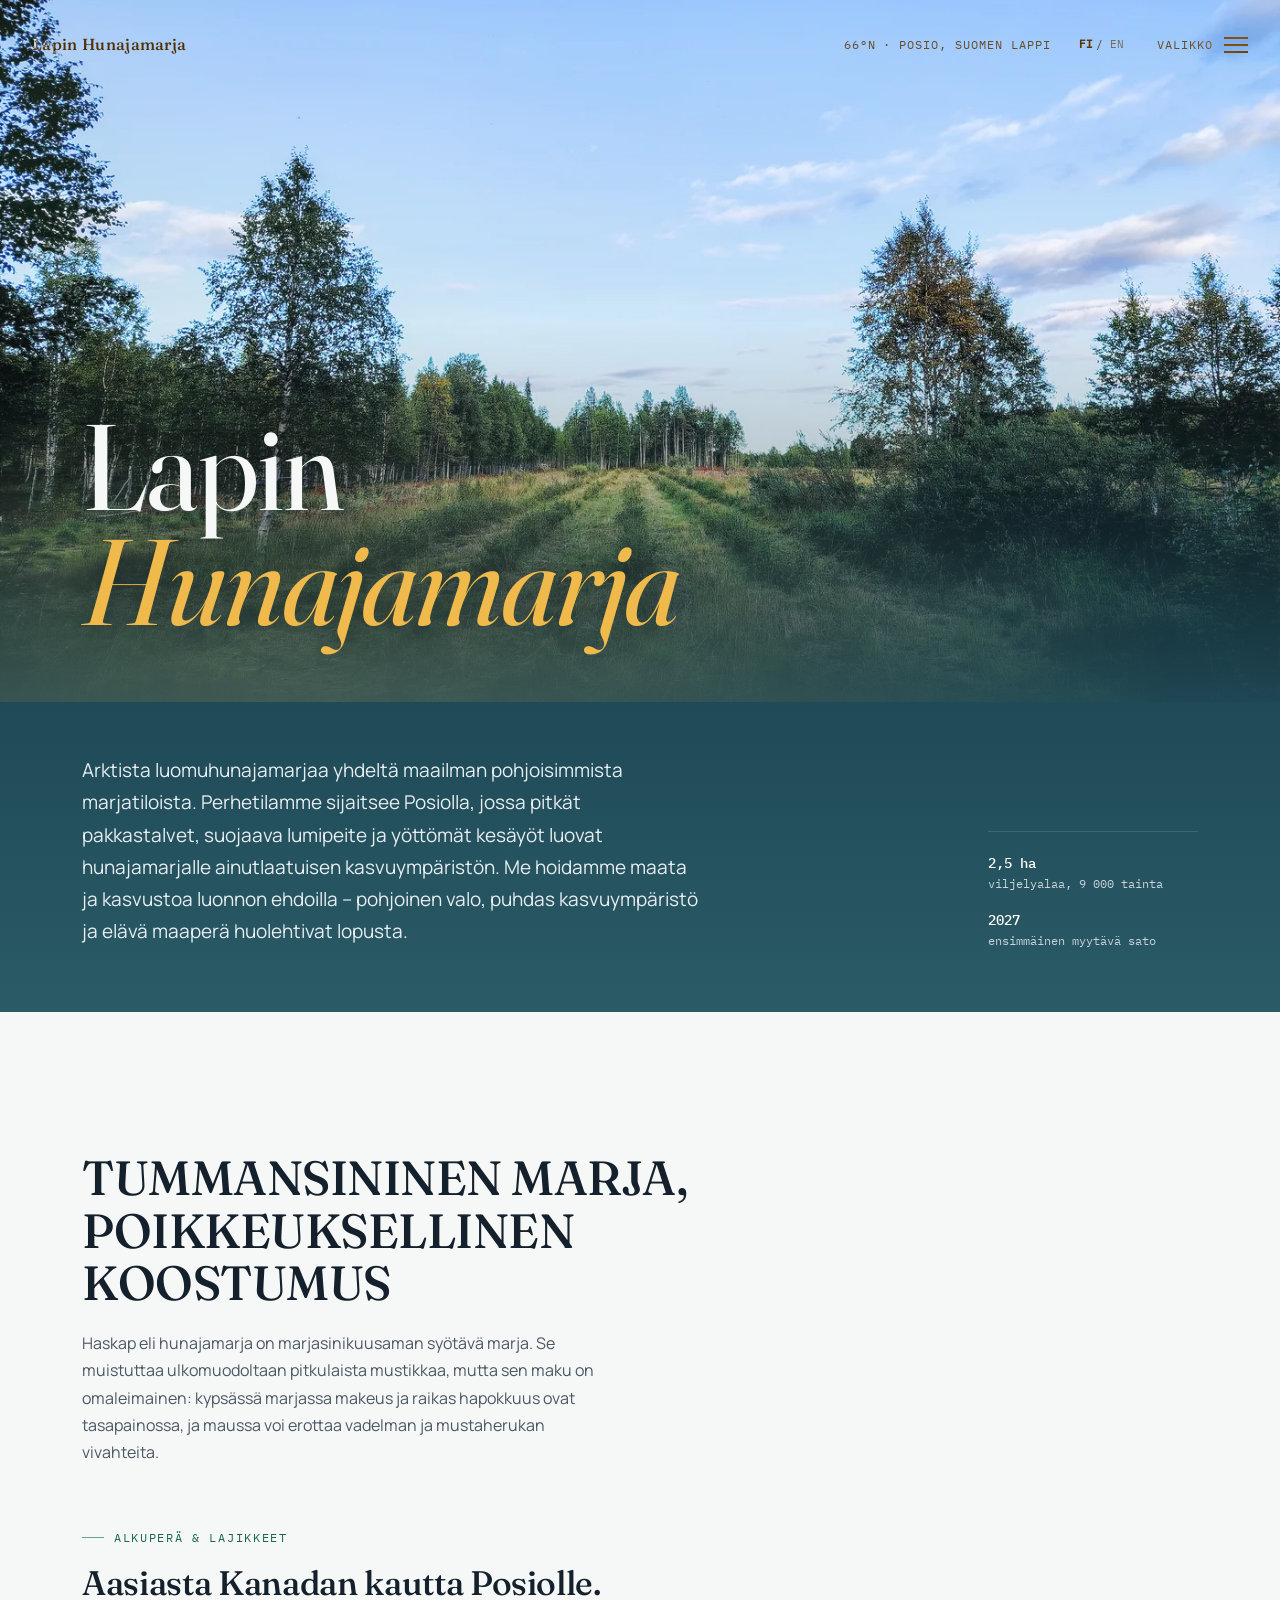
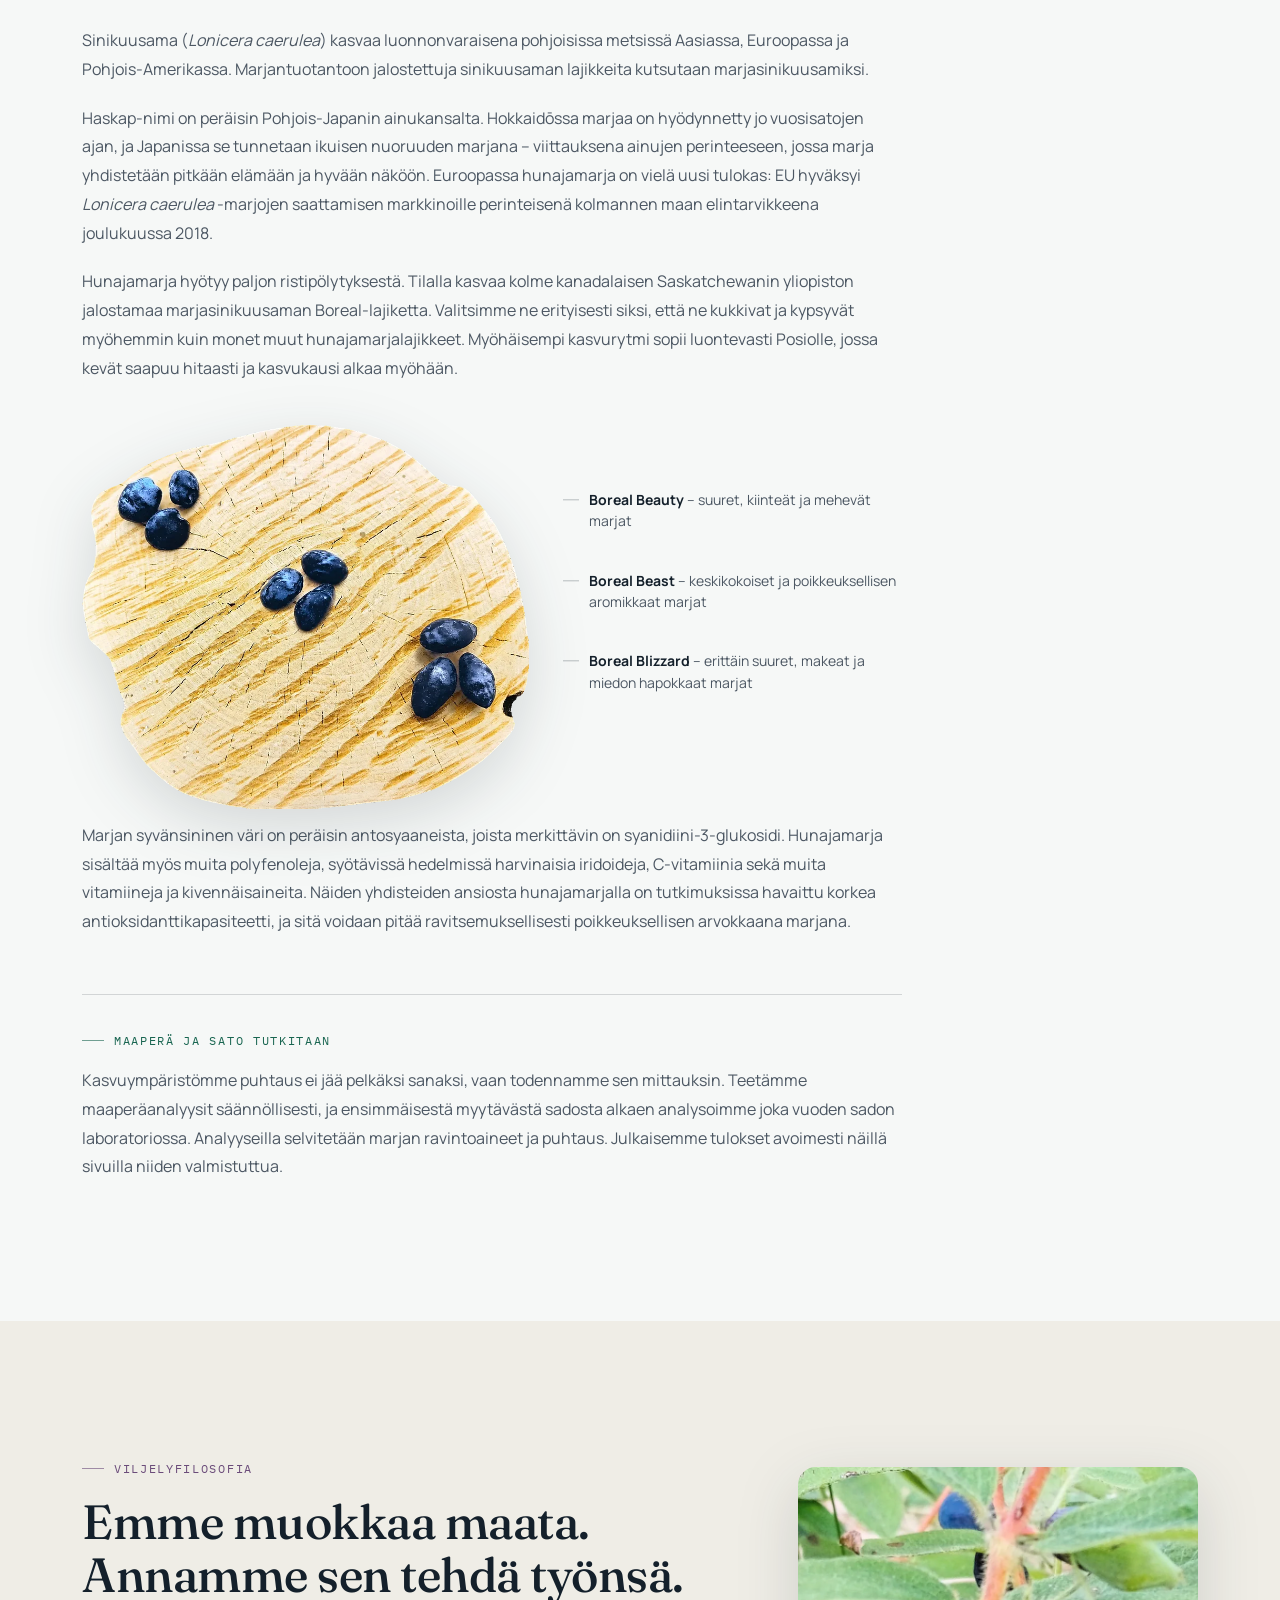
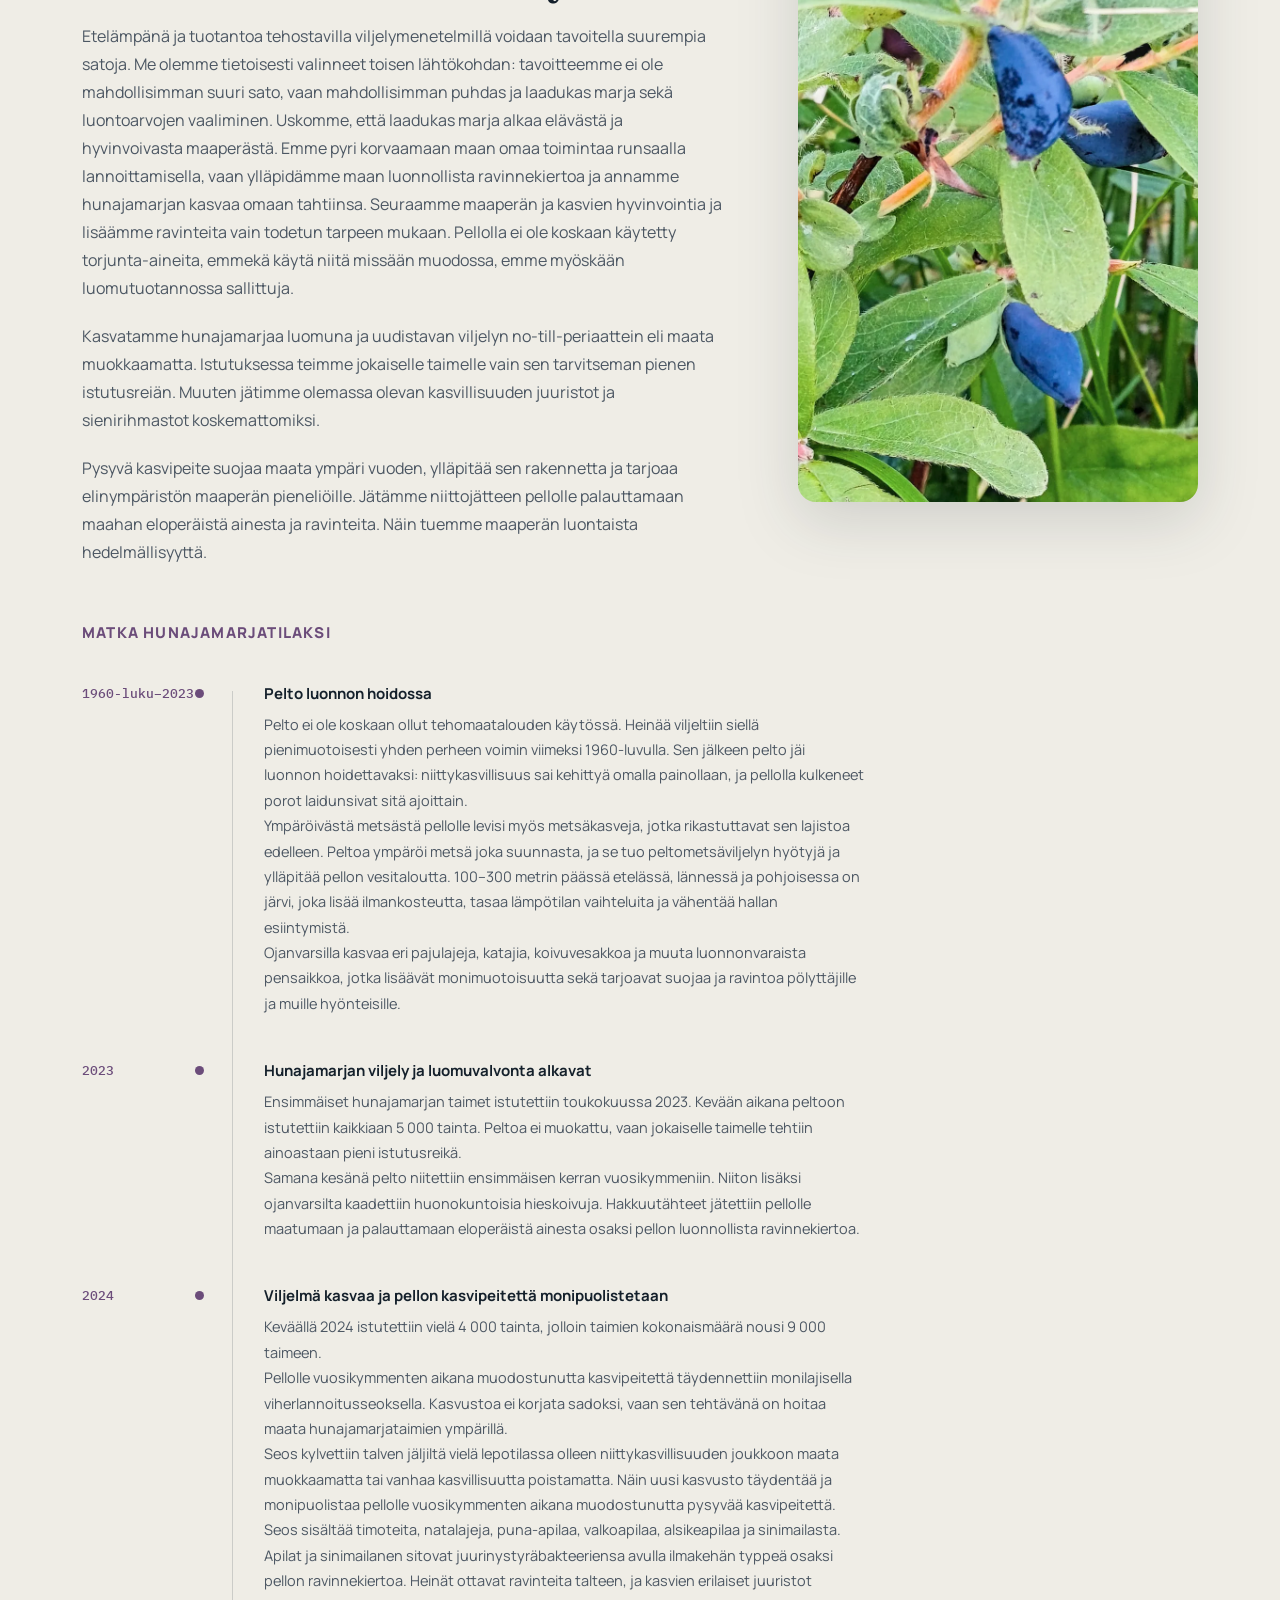
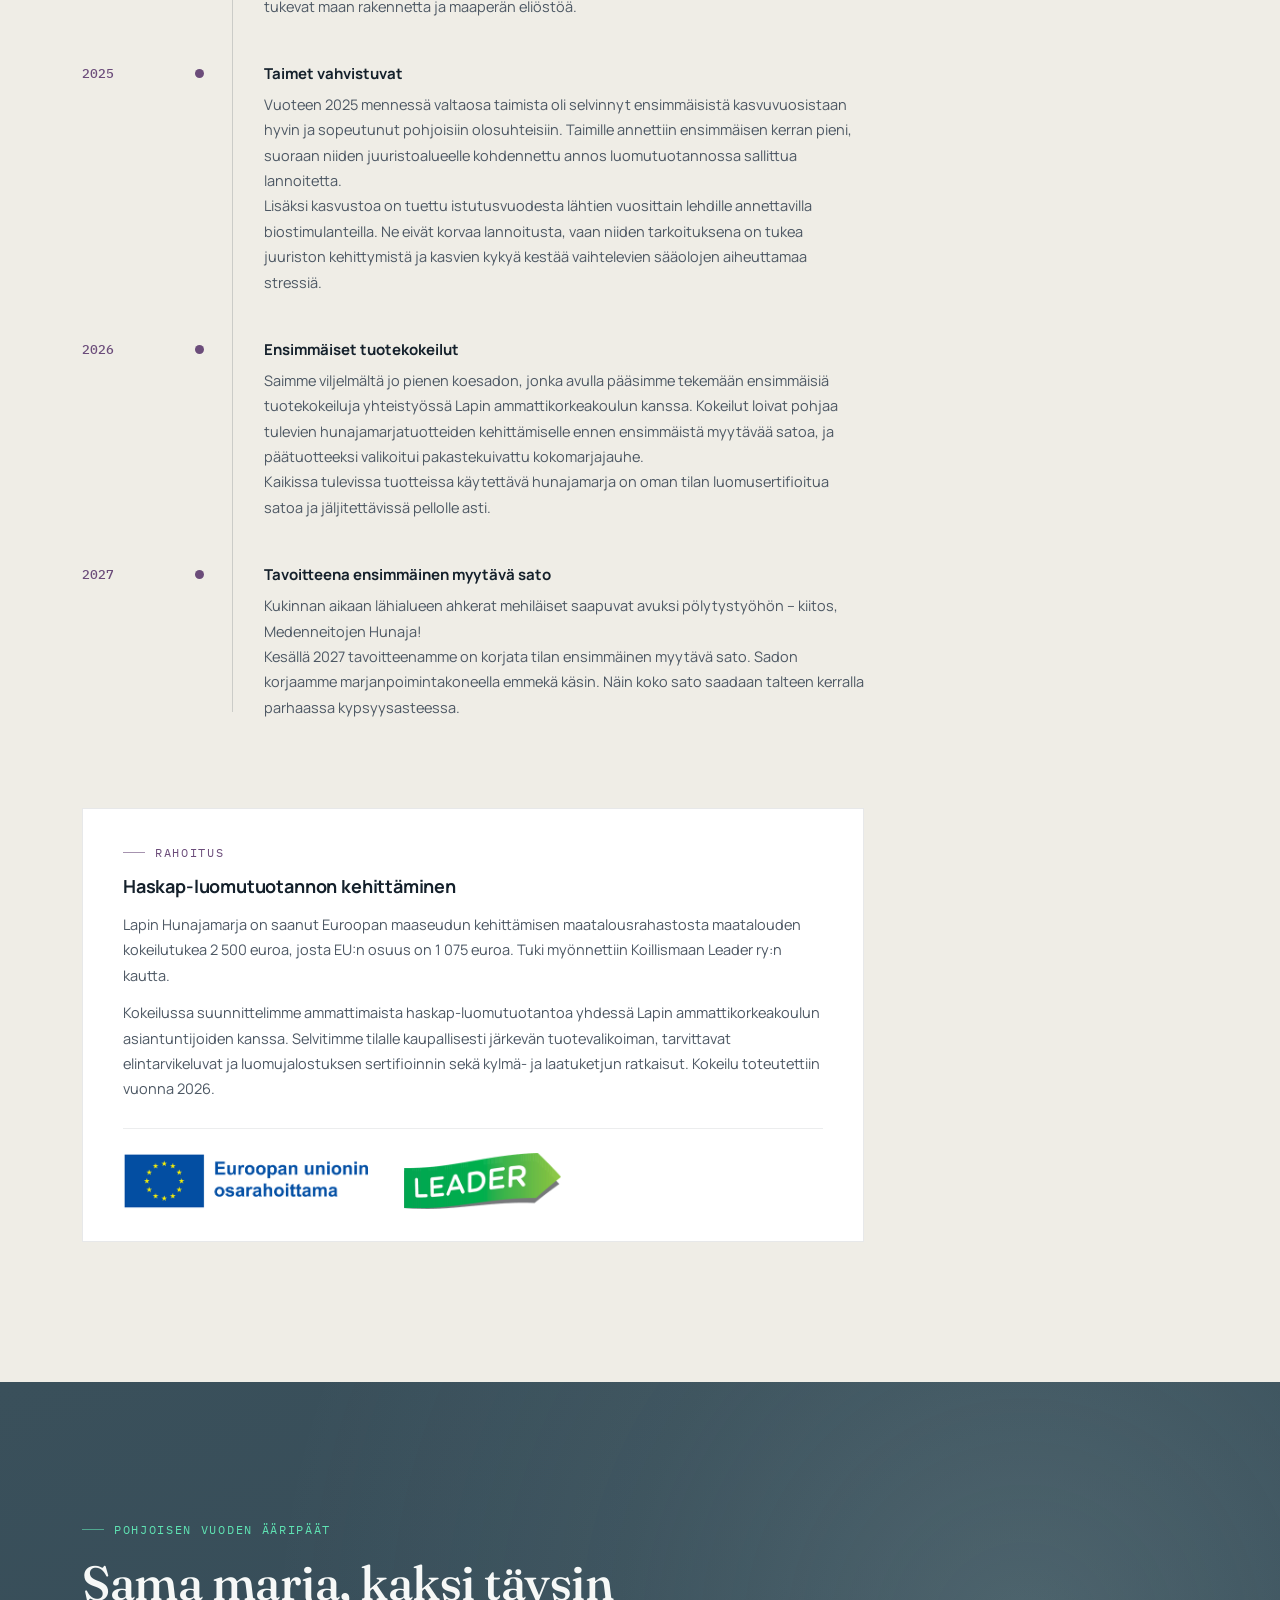
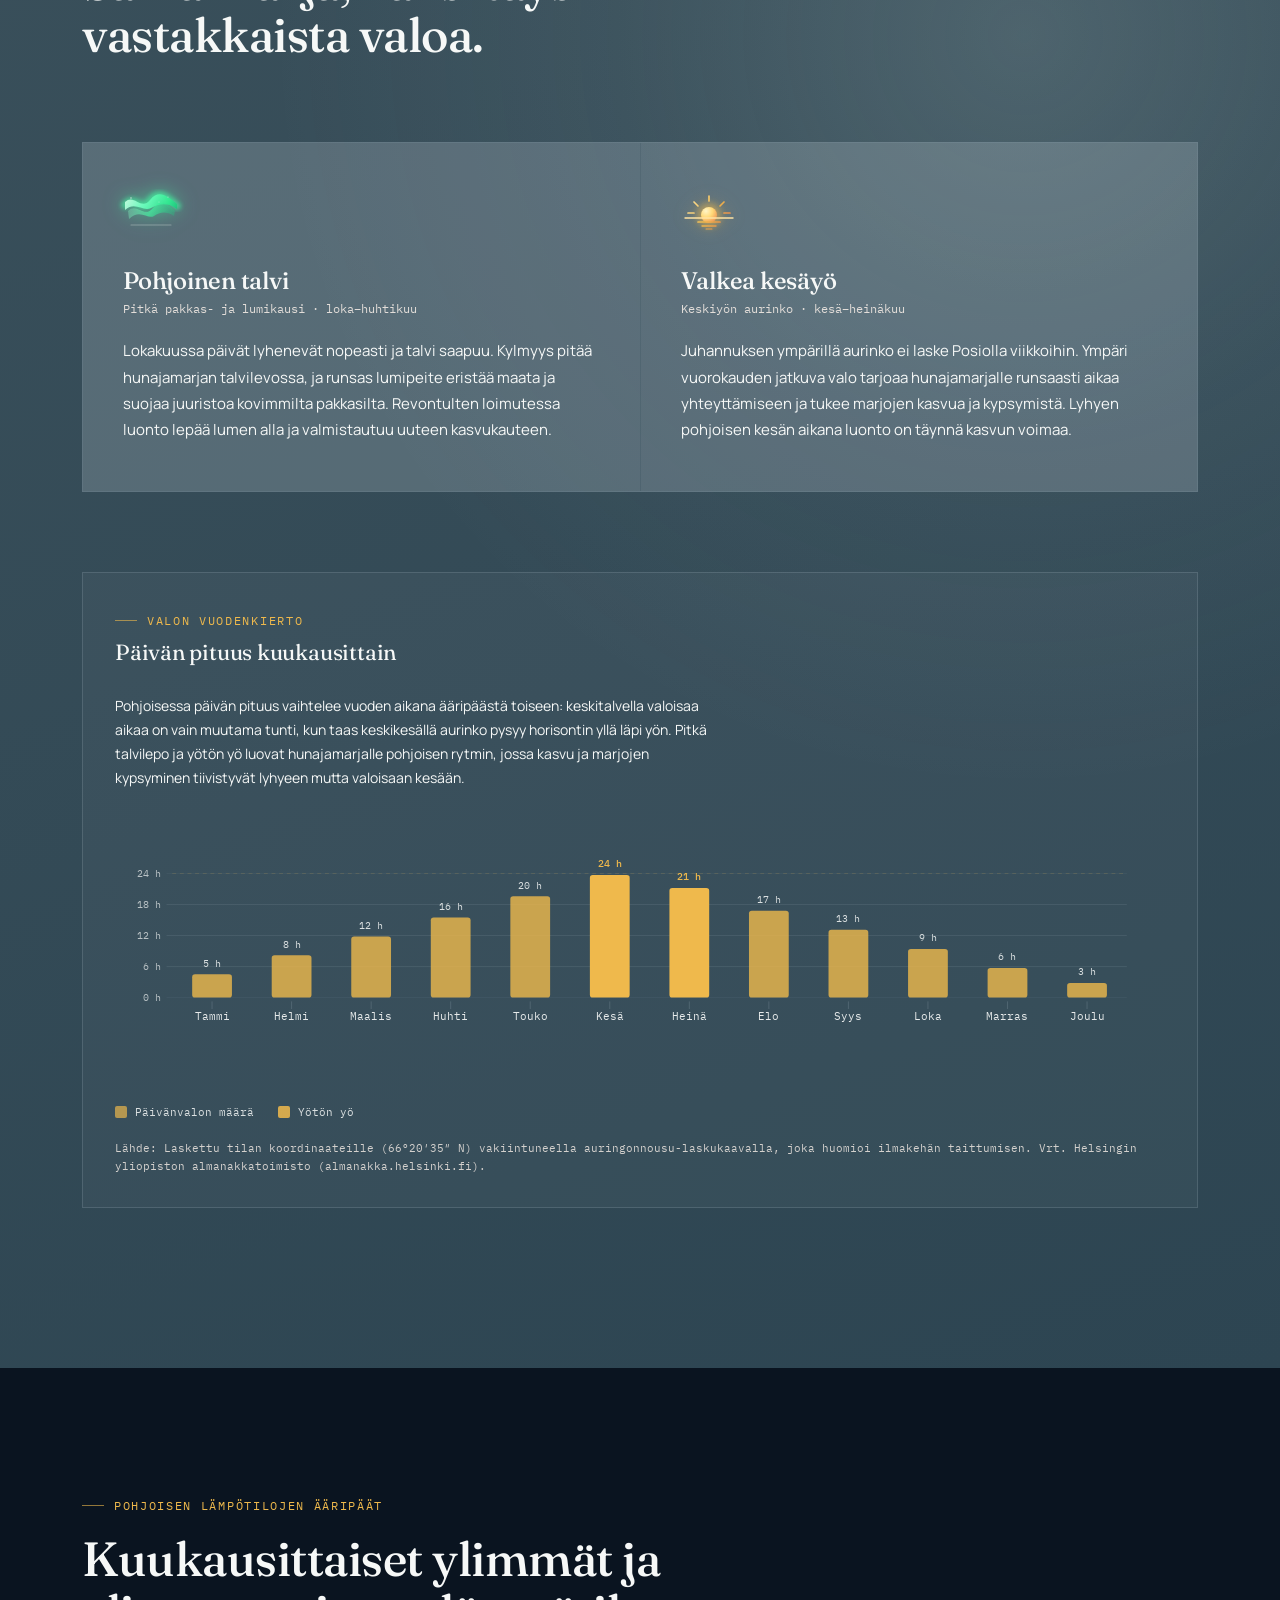
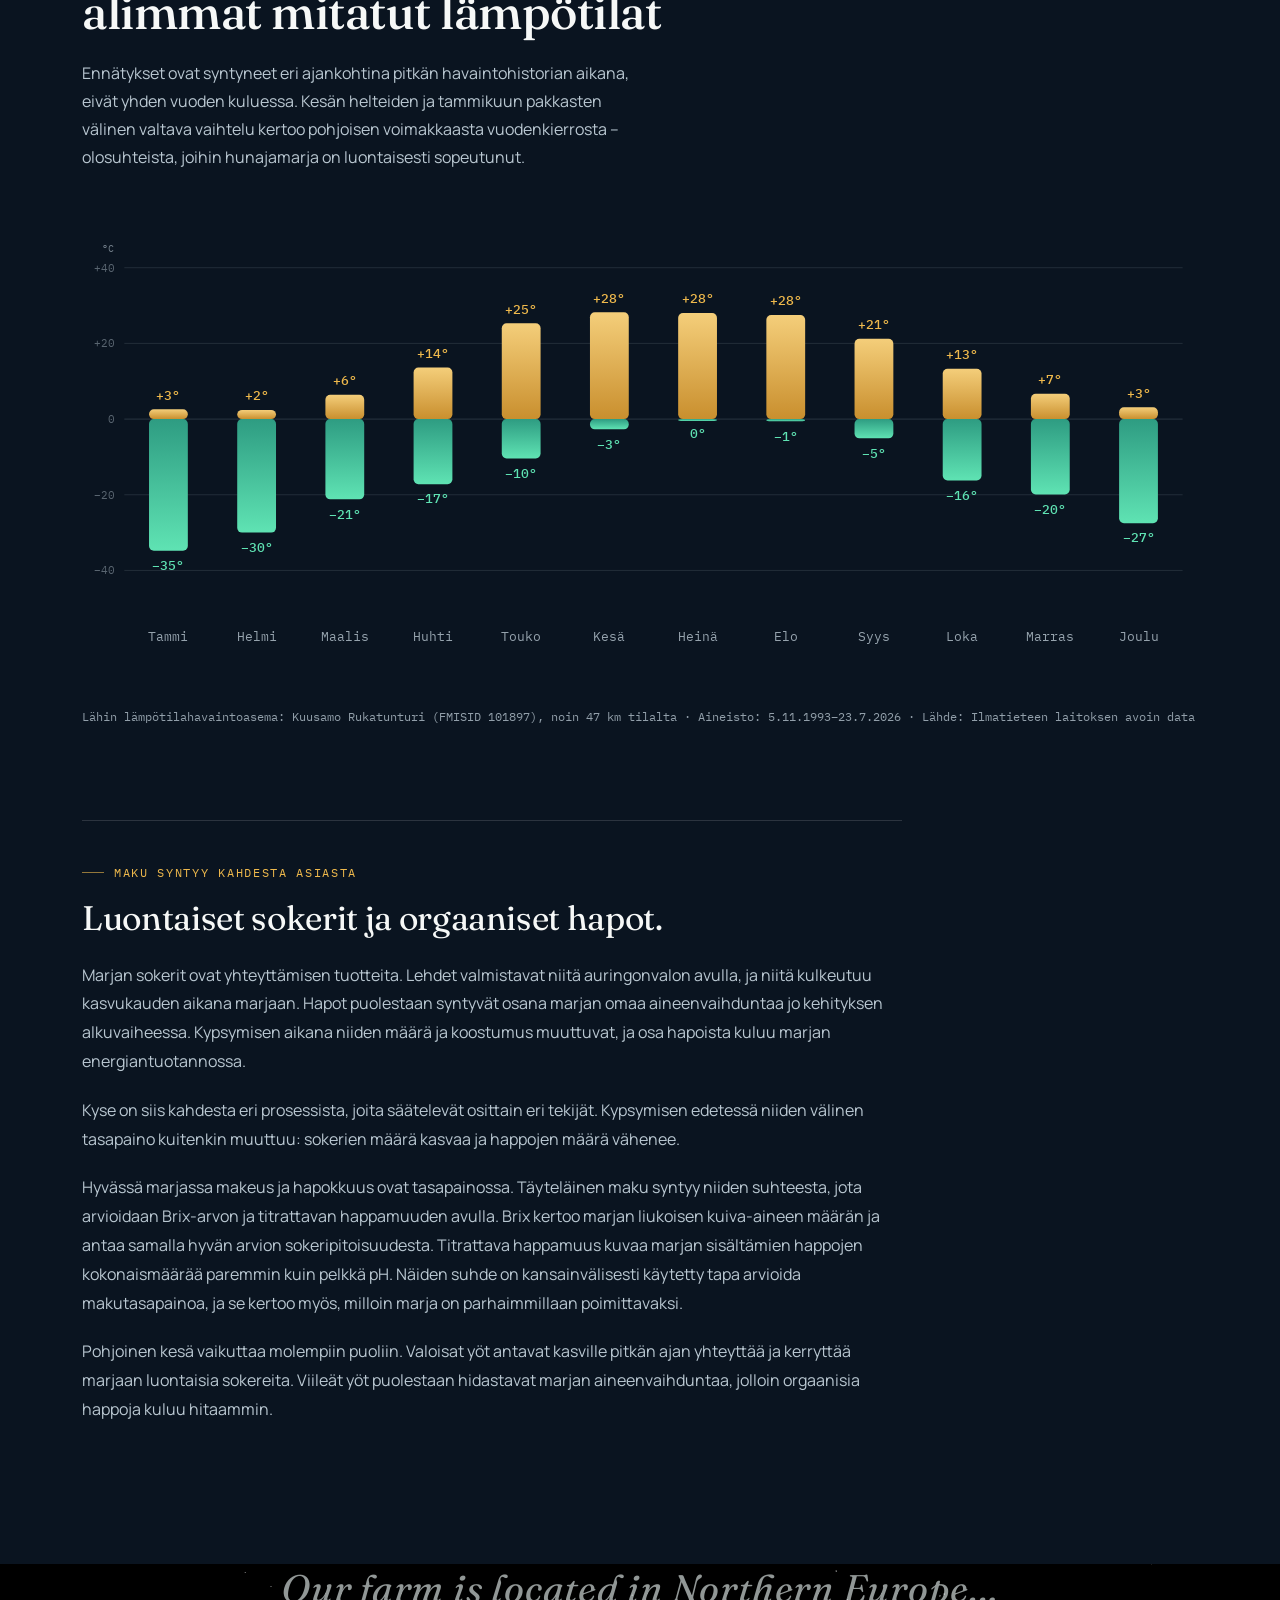
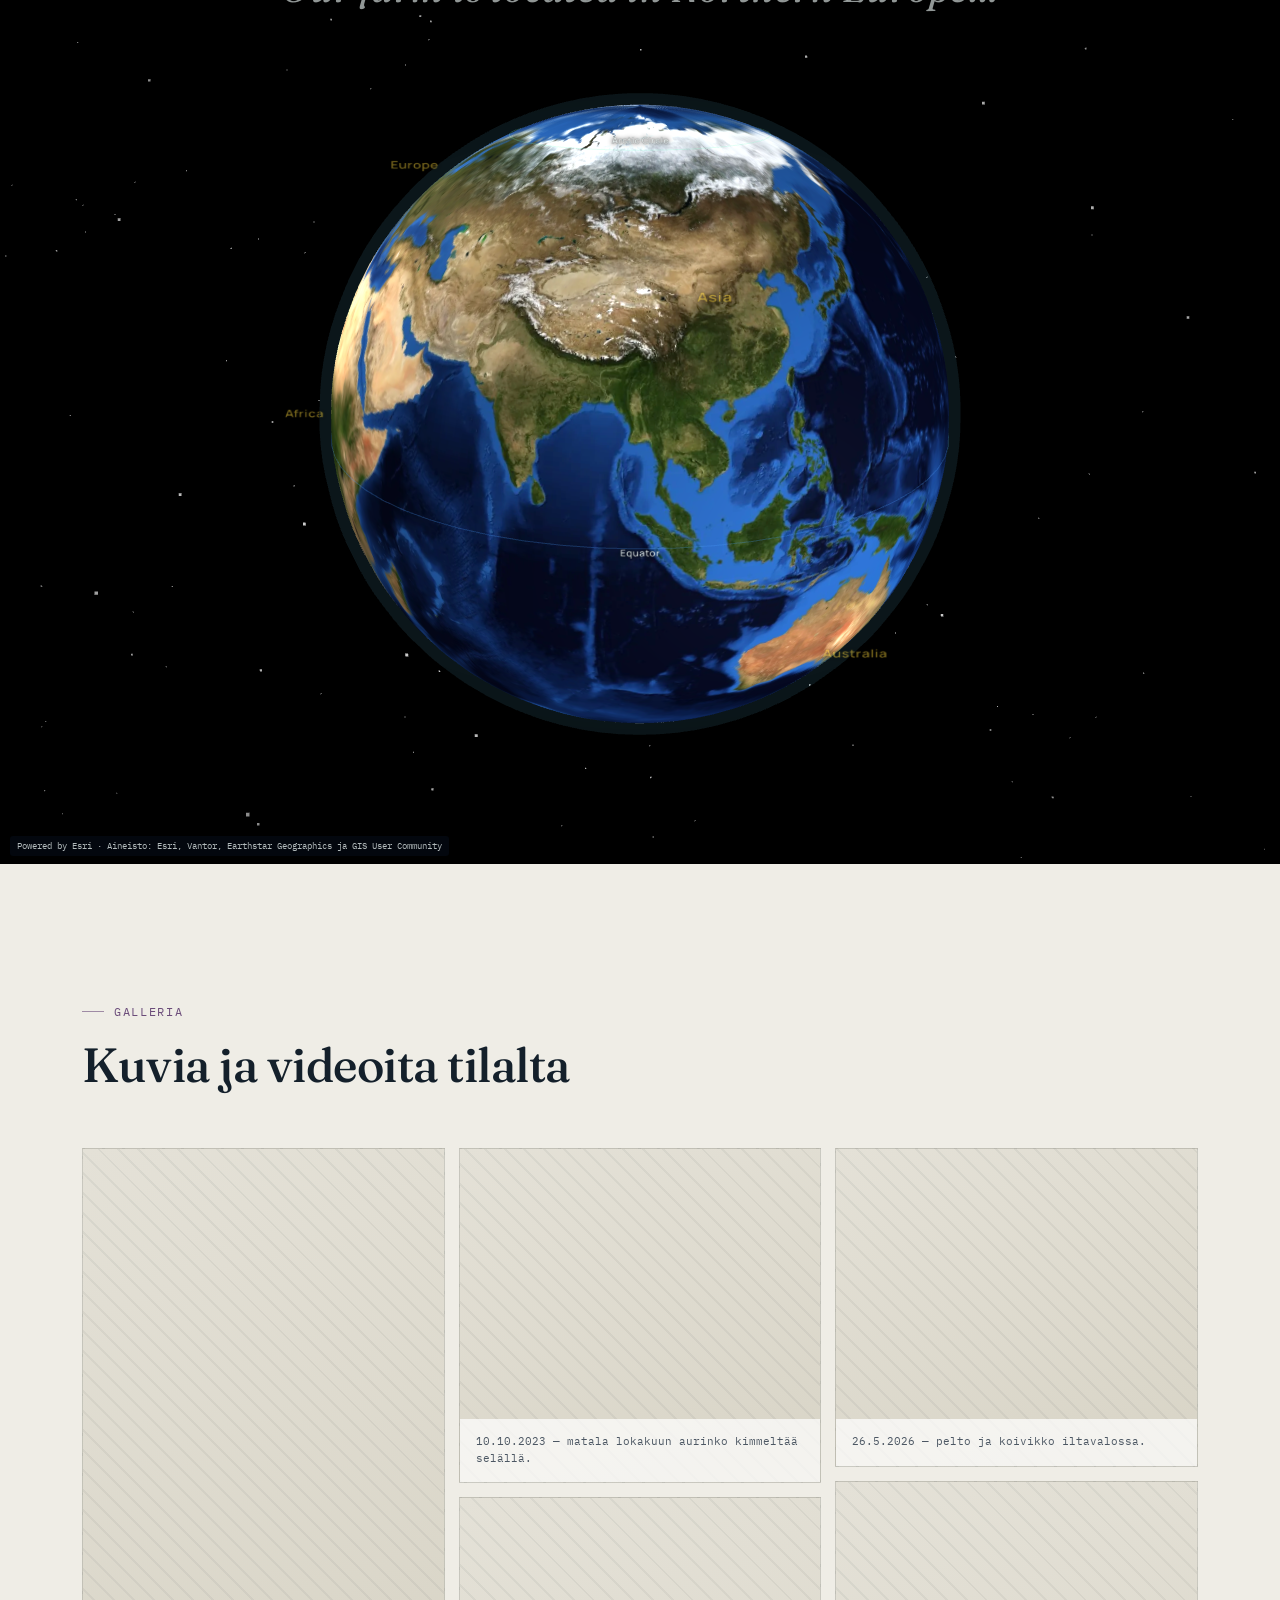
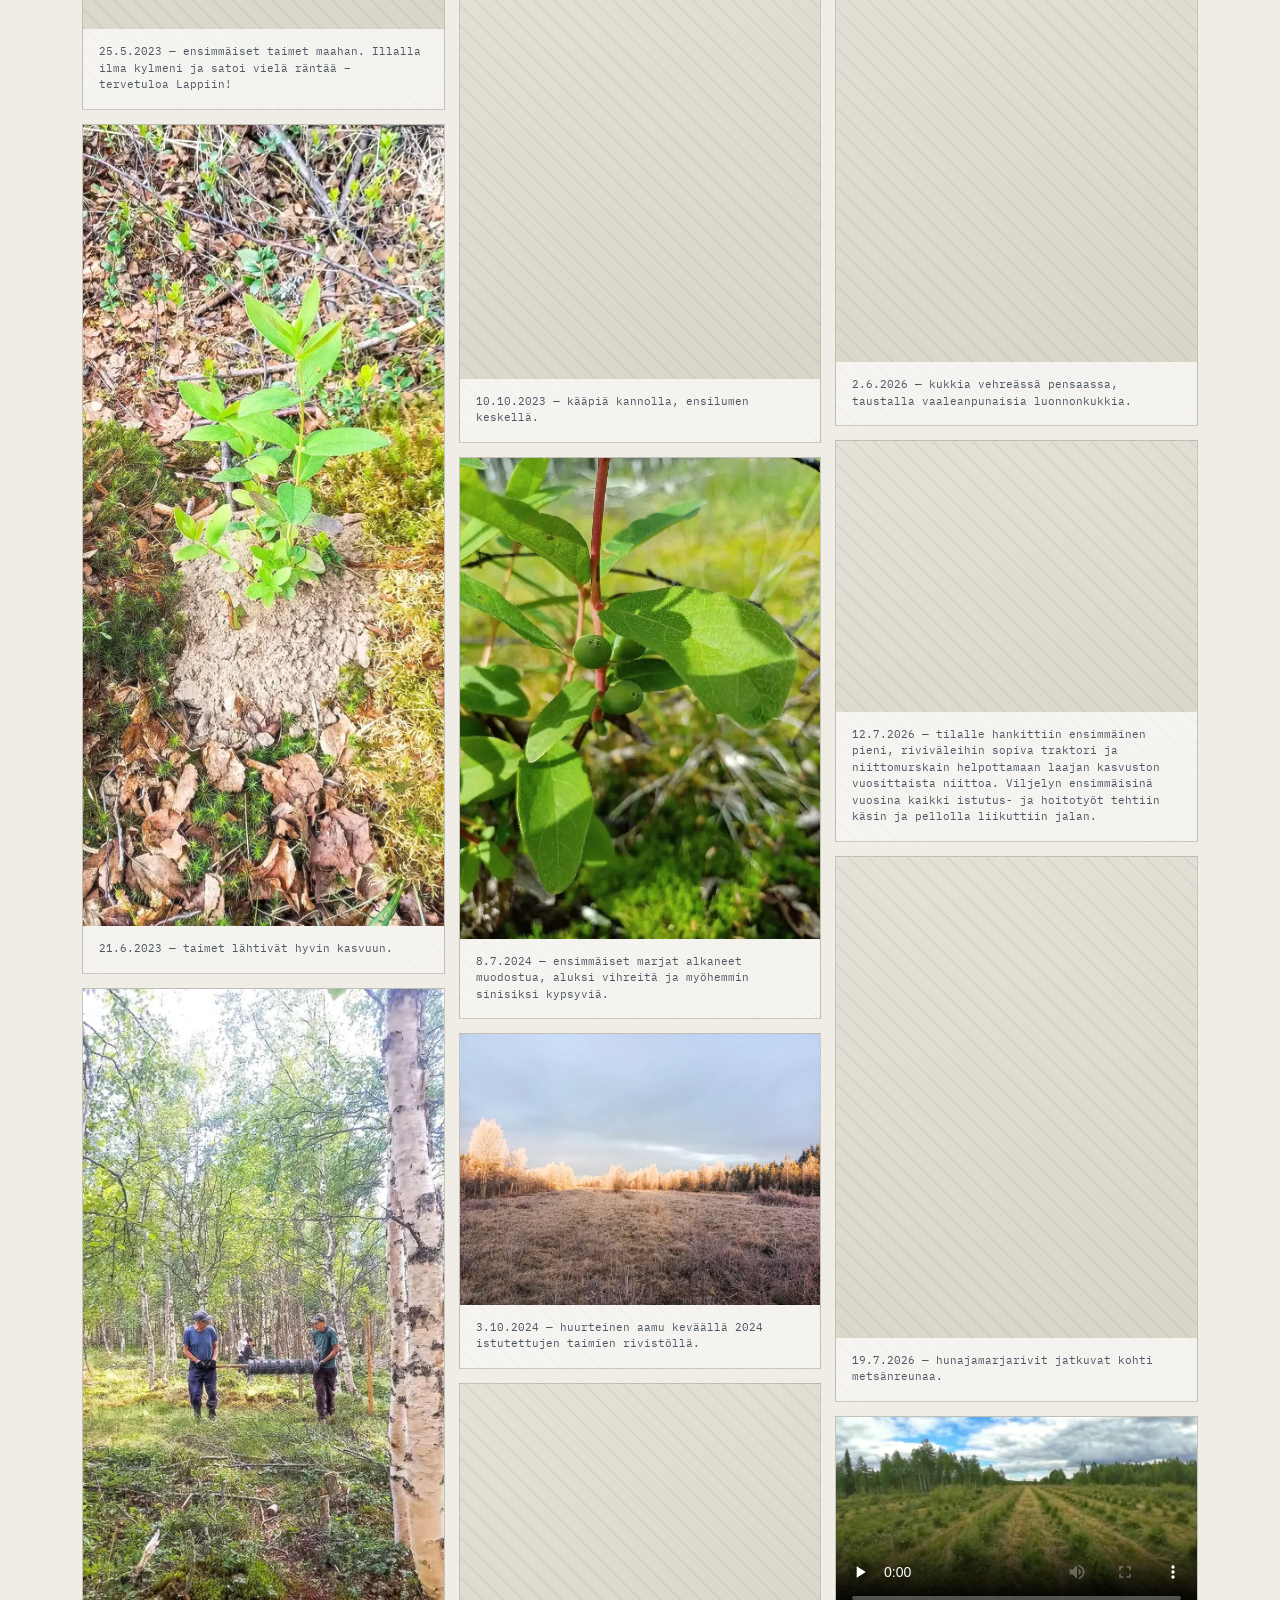
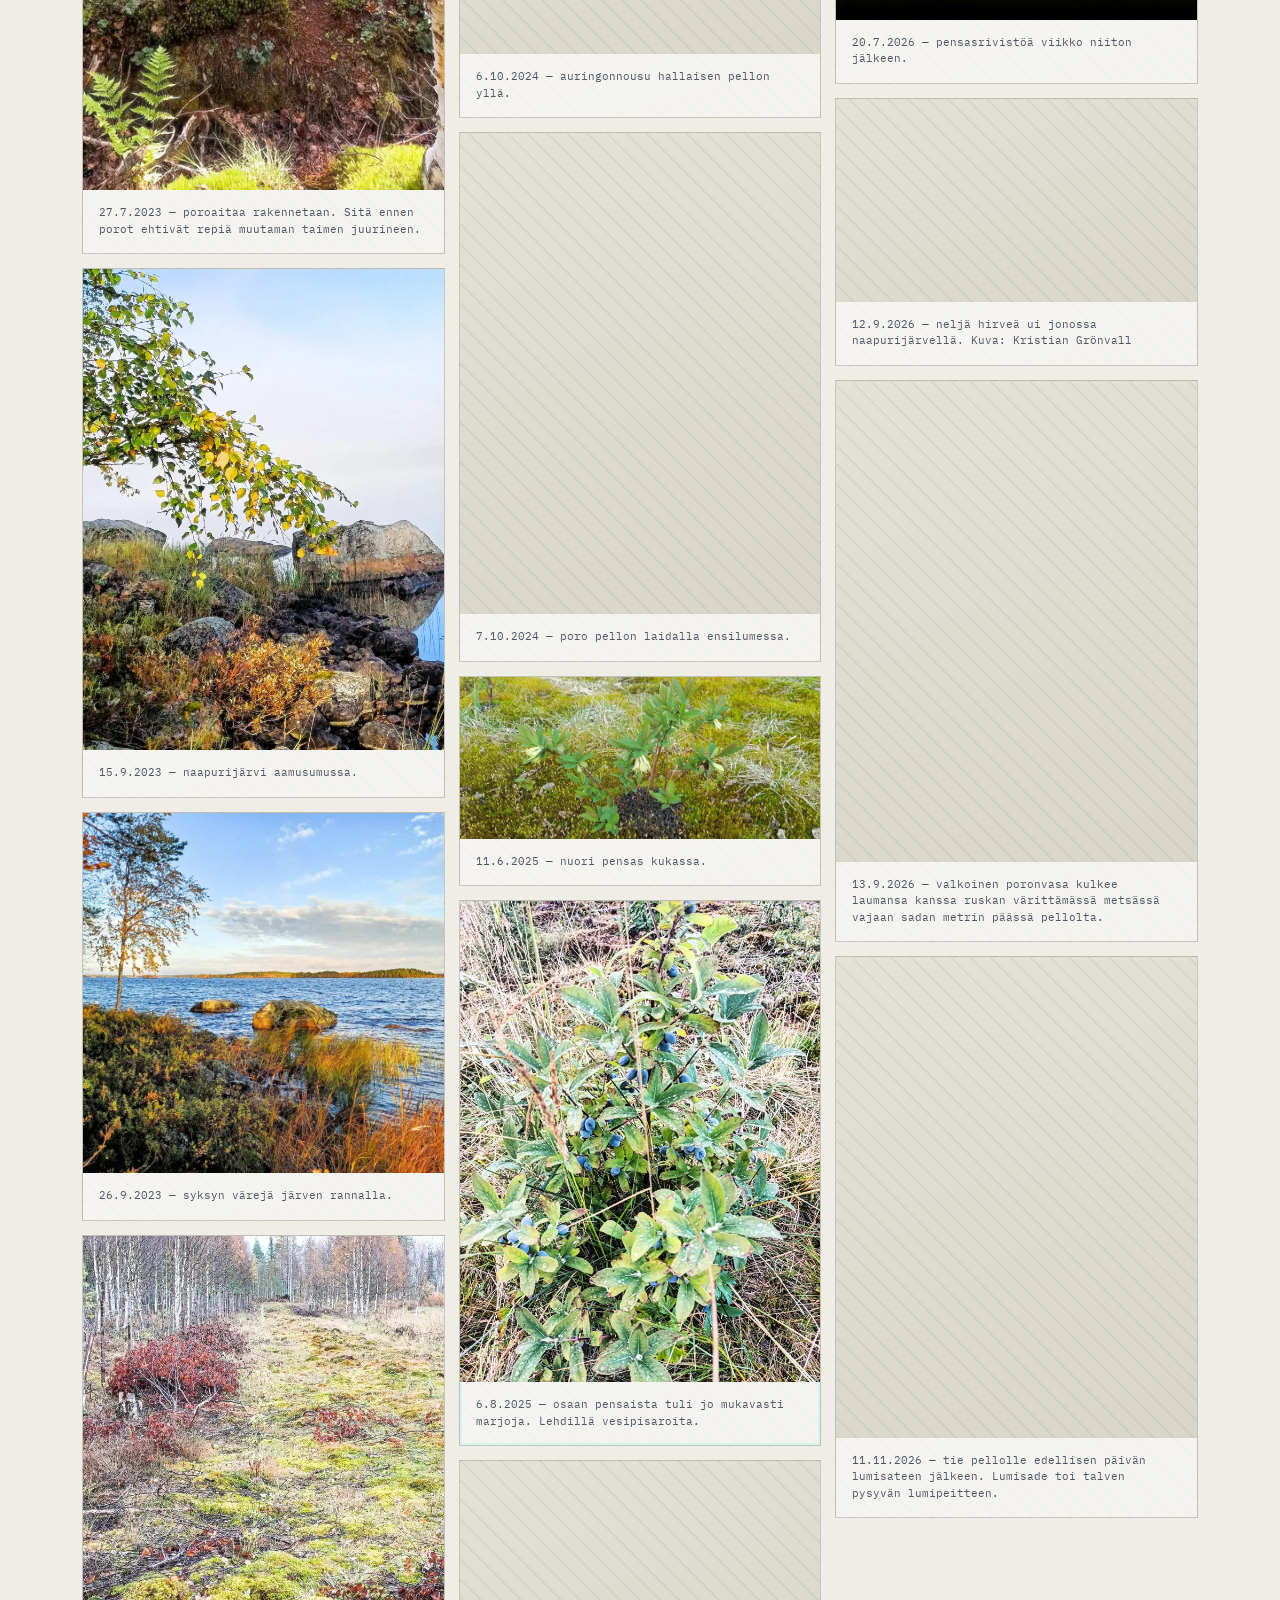
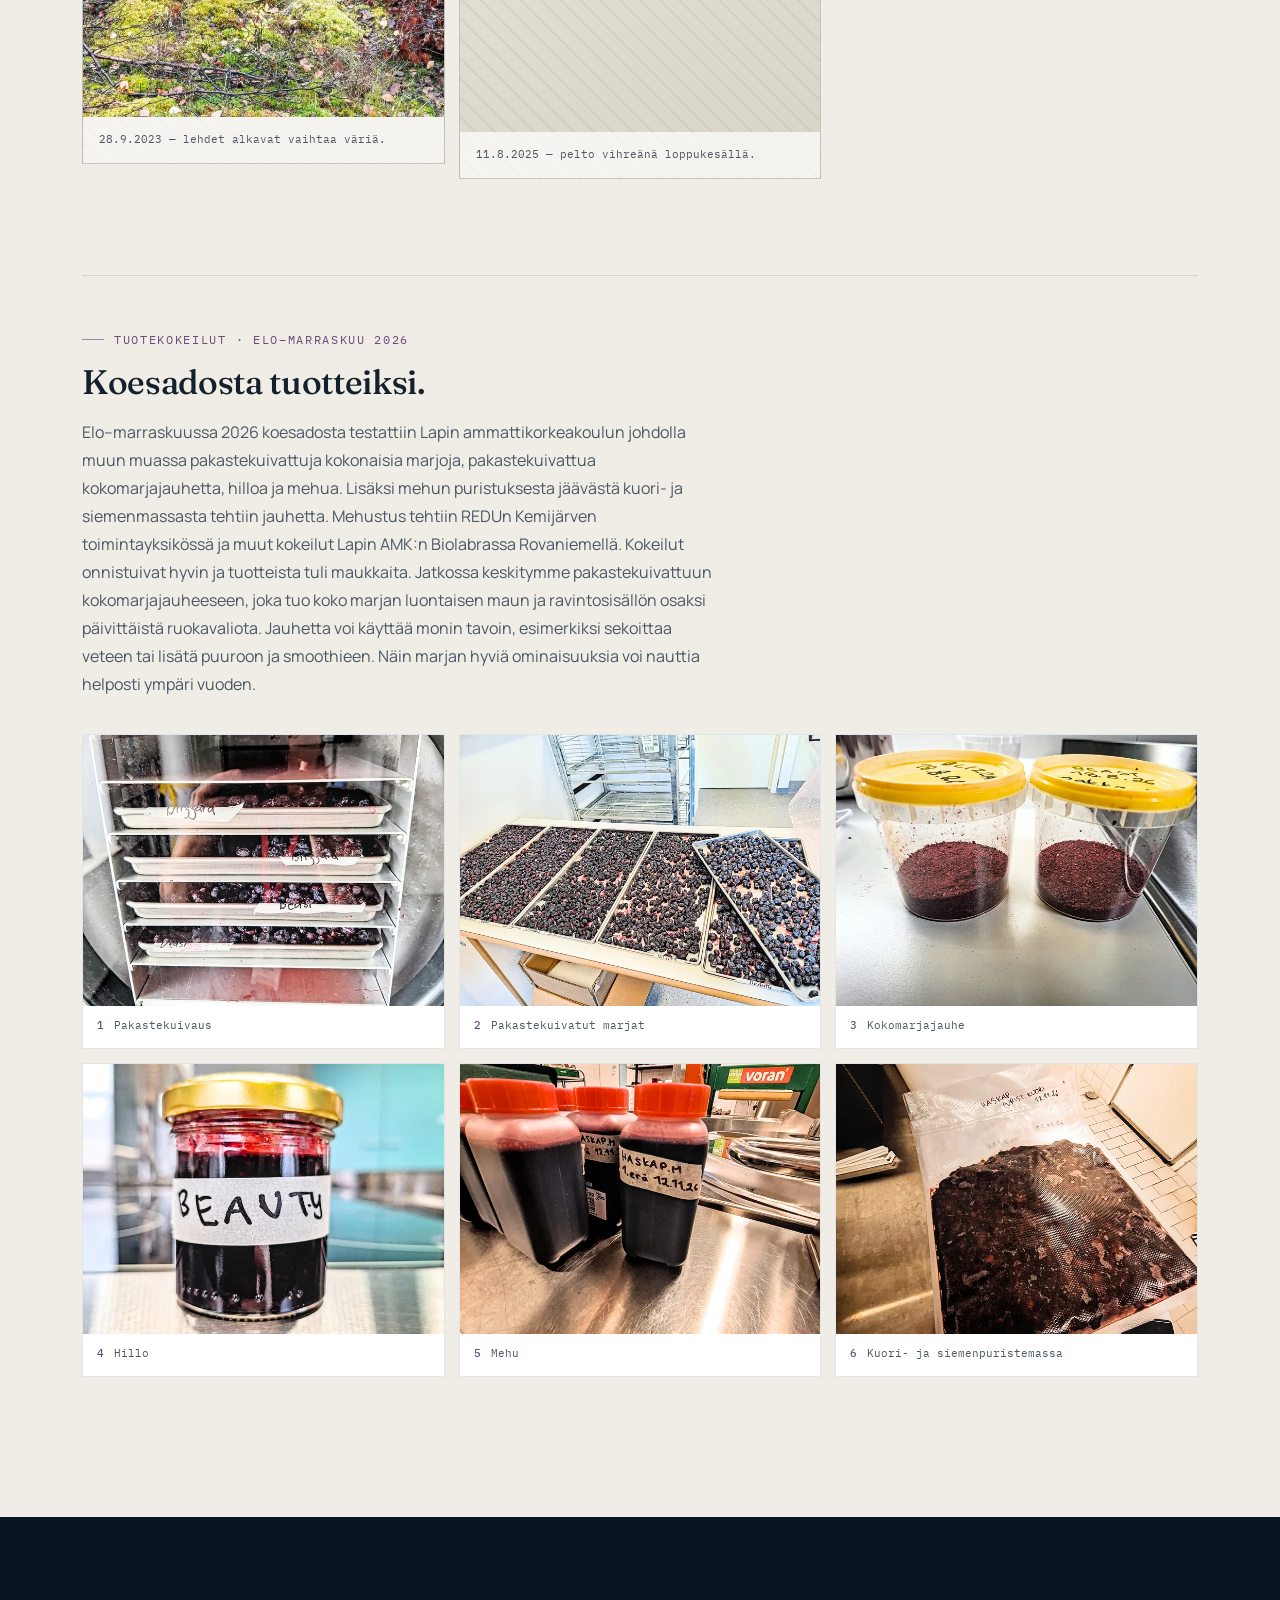
==== commit ae70cd19: "Add files via upload" ====
--- a/index.html
+++ b/index.html
@@ -137,7 +137,7 @@
 <!-- ================= HERO ================= -->
 <header class="hero">
   <div class="hero-photo" id="heroPhoto" aria-hidden="true">
-    <img class="hero-photo-main" alt="" width="800" height="600" decoding="async" fetchpriority="high"
+    <img class="hero-photo-main" alt="Hunajamarjapensaiden rivit ja koivikko elokuun iltavalossa Posiossa" width="800" height="600" decoding="async" fetchpriority="high"
          src="assets/hero/hero-800.webp" srcset="assets/hero/hero-800.webp 800w, assets/hero/hero-1100.webp 1100w, assets/hero/hero-1400.webp 1400w, assets/hero/hero-1900.webp 1900w" sizes="(max-width:700px) 85vw, 100vw">
   </div>
   <canvas id="stars"></canvas>
--- a/assets/site.css
+++ b/assets/site.css
@@ -198,7 +198,7 @@
     content:'';position:absolute;inset:0;z-index:1;pointer-events:none;
     background:
       radial-gradient(70% 46% at 22% 100%,rgba(239,185,76,.16) 0%,rgba(239,185,76,.08) 60%,transparent 100%),
-      linear-gradient(180deg,transparent 0%,transparent 46%,rgba(15,32,54,.26) 70%,rgba(15,32,54,.92) 100%);
+      linear-gradient(180deg,transparent 0%,transparent 46%,rgba(31,74,87,.30) 70%,rgba(31,74,87,.94) 100%);
   }
   /* Kuvan paalla on enaa otsikko, joka on isoa tekstia (raja 3:1). Gradientti
      tarvitaan vain alareunaan: se suojaa otsikon ja sulauttaa kuvan alapuolisen
@@ -251,8 +251,8 @@
      heti kuvan alla. Kuvan alareunan gradientti paattyy samaan variin, joten
      sauma ei nay. */
   .hero-intro{
-    background:linear-gradient(180deg,#0F2036 0%,var(--ink) 100%);
-    color:var(--frost);
+    background:linear-gradient(180deg,#1F4A57 0%,#2A5B66 100%);
+    color:#E8EEF2;
     padding:52px 0 64px;
   }
   .hero-intro .wrap{
@@ -268,12 +268,12 @@
     max-width:620px;
     font-size:clamp(17px,1.5vw,19px);
     line-height:1.7;
-    color:var(--frost);
+    color:#E8EEF2;
     font-weight:400;
   }
   .hero-meta{
     display:flex;gap:36px;flex-wrap:wrap;
-    font-family:var(--mono);font-size:12px;color:var(--frost);
+    font-family:var(--mono);font-size:12px;color:#C9D5DD;
     padding-top:22px;border-top:1px solid var(--line);
   }
   @media(min-width:861px){.hero-meta{flex-direction:column;gap:20px;min-width:210px;}}
@@ -521,15 +521,6 @@
   .gallery-head .eyebrow{color:var(--berry);margin-bottom:20px;}
   .gallery-head h2{font-size:clamp(30px,4.2vw,48px);color:var(--ink-text);line-height:1.1;}
   .gallery-head p{margin-top:20px;color:var(--muted-text);font-size:16px;line-height:1.75;max-width:560px;}
-  .gallery-video{margin:42px 0 0;}
-  .gallery-video video{
-    display:block;width:100%;height:auto;aspect-ratio:16/9;object-fit:cover;
-    background:var(--ink);border:1px solid rgba(20,32,43,0.12);
-  }
-  .gallery-video figcaption{
-    margin-top:12px;font-family:var(--mono);font-size:11px;
-    line-height:1.55;color:var(--muted-text);
-  }
   .gallery-grid{columns:3;column-gap:14px;}
   @media(max-width:820px){.gallery-grid{columns:2;}}
   @media(max-width:520px){.gallery-grid{columns:1;}}
@@ -539,7 +530,7 @@
      ei synny. Kynnys on 1560 px, koska sitä kapeammalla neljäs sarake kutistaisi kuvia:
      4 saraketta vaatii 1494 px pysyäkseen nykyisessä 363 pikselissä. */
   @media(min-width:1560px){
-    .gallery-grid,.gallery-video,.trials-grid{
+    .gallery-grid,.trials-grid{
       --gw:min(1520px,100vw - 64px);
       width:var(--gw);
       margin-inline:calc((100% - var(--gw))/2);
